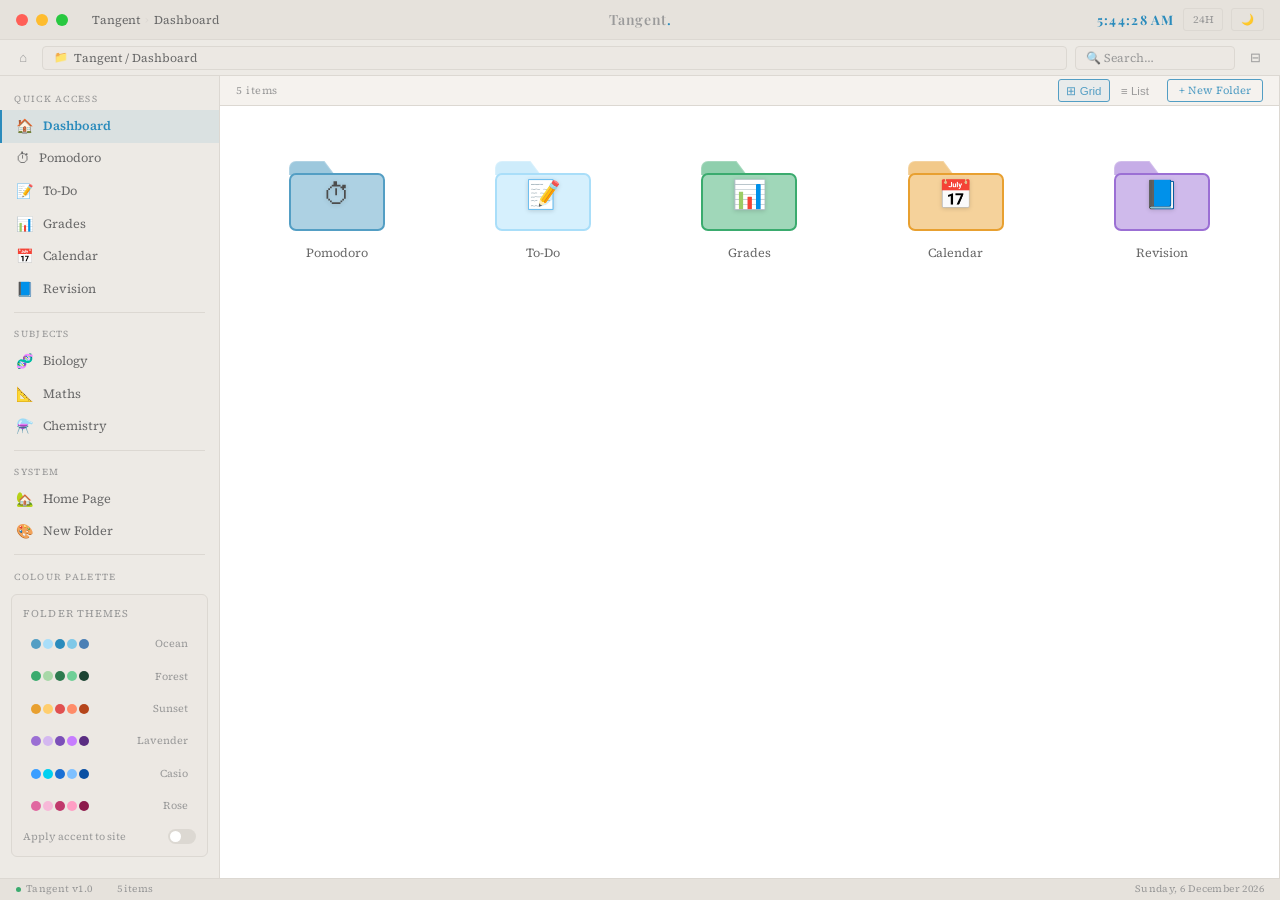
==== dasboard.html @ 067ac1b6 "Update 0001 Custom cursor, folders customisation etc" ====
<!DOCTYPE html>
<html lang="en" data-theme="light">
<head>
  <meta charset="UTF-8" />
  <meta name="viewport" content="width=device-width, initial-scale=1.0" />
  <title>Tangent — Dashboard</title>

  <!-- ═══════════════════════════════════════════════════
       FONTS
       Playfair Display = headings / titles
       Source Serif 4   = body / UI text
       To swap fonts, change the Google Fonts URL below
       and update font-family references in the CSS.
  ═══════════════════════════════════════════════════ -->
  <link href="https://fonts.googleapis.com/css2?family=Playfair+Display:wght@400;600;700&family=Source+Serif+4:ital,wght@0,300;0,400;0,600;1,400&display=swap" rel="stylesheet">

  <style>

    /* ═══════════════════════════════════════════════════
       CUSTOM CURSOR
       The cursor is drawn as a 16×16 pixel art arrow SVG.
       To change the cursor shape, edit the SVG path data
       in the --cursor-url variable below, or replace with
       a URL to your own .cur / .png file.
       cursor-hotspot = the click point (x y) in pixels
    ═══════════════════════════════════════════════════ */
    :root {
      --cursor-url: url("data:image/svg+xml,%3Csvg xmlns='http://www.w3.org/2000/svg' width='20' height='20' viewBox='0 0 20 20'%3E%3Cpolygon points='2,2 2,16 6,12 9,18 11,17 8,11 14,11' fill='%234c4c4c' stroke='%23ffffff' stroke-width='1.5'/%3E%3C/svg%3E");
      --cursor-hotspot: 2 2;
    }
    /* Dark mode gets a lighter cursor */
    [data-theme="dark"] {
      --cursor-url: url("data:image/svg+xml,%3Csvg xmlns='http://www.w3.org/2000/svg' width='20' height='20' viewBox='0 0 20 20'%3E%3Cpolygon points='2,2 2,16 6,12 9,18 11,17 8,11 14,11' fill='%23d4e8f8' stroke='%23071624' stroke-width='1.5'/%3E%3C/svg%3E");
    }

    /* Apply cursor globally — change * to body if you only want it on the page bg */
    * {
      cursor: var(--cursor-url) var(--cursor-hotspot), auto !important;
      margin: 0;
      padding: 0;
      box-sizing: border-box;
    }

    /* ═══════════════════════════════════════════════════
       LIGHT THEME (default)
       These are the base CSS variables used everywhere.
       ─────────────────────────────────────────────────
       --ink          = main text colour
       --ink-light    = secondary text (labels, etc.)
       --ink-muted    = disabled / placeholder text
       --bg           = page background
       --bg-card      = card / panel background
       --bg-inset     = inputs, inset wells
       --sidebar-bg   = left sidebar background
       --accent       = primary interactive colour
       --accent-dark  = hover/pressed accent
       --primary      = soft highlight colour (A9DEF9 light blue)
       --secondary    = deeper brand blue (2a8bbc)
       --rule         = dividers / borders
       --green        = success / high grade
       --titlebar     = top bar background
    ═══════════════════════════════════════════════════ */
    :root {
      --ink:         #4c4c4c;
      --ink-light:   #6a6a6a;
      --ink-muted:   #9a9a9a;
      --bg:          #ffffff;
      --bg-card:     #f5f2ee;
      --bg-inset:    #ece8e3;
      --sidebar-bg:  #edeae5;
      --accent:      #539ec4;
      --accent-dark: #2a8bbc;
      --primary:     #A9DEF9;
      --secondary:   #2a8bbc;
      --rule:        #dcd8d2;
      --green:       #3aab6e;
      --titlebar:    #e6e2dc;

      /* ── Transition speed for theme switching ── */
      --theme-transition: 0.25s;
    }

    /* ═══════════════════════════════════════════════════
       DARK THEME
       Applied when <html data-theme="dark">
       Toggle via the 🌙/☀️ button in the title bar.
    ═══════════════════════════════════════════════════ */
    [data-theme="dark"] {
      --ink:         #d4e8f8;
      --ink-light:   #8bb5d4;
      --ink-muted:   #4a7190;
      --bg:          #071624;
      --bg-card:     #0c2035;
      --bg-inset:    #091b2e;
      --sidebar-bg:  #050e1b;
      --accent:      #3b9eff;
      --accent-dark: #1a6fd4;
      --primary:     #3b9eff;
      --secondary:   #1a6fd4;
      --rule:        #122840;
      --green:       #00e080;
      --titlebar:    #040d1a;
    }

    /* ── Smooth transitions when theme changes ── */
    body, .sidebar, .titlebar, .toolbar, .statusbar,
    .bcard, .folder-item, .detail-panel, .modal-box,
    .ctx-menu, .t-input, .mini-input, .view-toolbar {
      transition:
        background var(--theme-transition),
        border-color var(--theme-transition),
        color var(--theme-transition);
    }


    /* ═══════════════════════════════════════════════════
       BASE LAYOUT
       The whole page is a flex column:
         titlebar → toolbar → [sidebar | main | detail] → statusbar
    ═══════════════════════════════════════════════════ */
    html, body {
      height: 100vh;
      overflow: hidden;
    }

    body {
      background: var(--bg);
      color: var(--ink);
      font-family: 'Source Serif 4', Georgia, serif;
      font-size: 14px;
      line-height: 1.5;
      display: flex;
      flex-direction: column;
    }


    /* ═══════════════════════════════════════════════════
       TITLE BAR
       Mimics a native OS window chrome.
       Traffic-light buttons: close (red) goes home,
       min (yellow) and max (green) are cosmetic for now.
    ═══════════════════════════════════════════════════ */
    .titlebar {
      background: var(--titlebar);
      border-bottom: 1px solid var(--rule);
      height: 40px;
      display: flex;
      align-items: center;
      justify-content: space-between;
      padding: 0 1rem;
      flex-shrink: 0;
      user-select: none;
      position: relative;
      z-index: 50;
    }

    .titlebar-left { display: flex; align-items: center; gap: 0.5rem; }

    /* ── Traffic light buttons ── */
    .win-btn {
      width: 12px; height: 12px;
      border-radius: 50%;
      border: none;
      transition: filter 0.15s;
    }
    .win-btn:hover { filter: brightness(0.85); }
    .win-close  { background: #ff5f57; }
    .win-min    { background: #febc2e; }
    .win-max    { background: #28c840; }

    /* ── Breadcrumb path in title bar ── */
    .titlebar-path {
      display: flex;
      align-items: center;
      gap: 0.3rem;
      font-size: 0.75rem;
      color: var(--ink-muted);
      margin-left: 1rem;
    }
    .titlebar-path span { color: var(--ink-light); }
    .titlebar-path .sep { color: var(--rule); }

    /* ── Centred app name ── */
    .titlebar-center {
      font-family: 'Playfair Display', serif;
      font-size: 0.88rem;
      font-weight: 600;
      color: var(--ink-muted);
      letter-spacing: 0.04em;
      position: absolute;
      left: 50%; transform: translateX(-50%);
      pointer-events: none;
    }
    .titlebar-center span { color: var(--secondary); }

    /* ── Right cluster: clock + toggles ── */
    .titlebar-right {
      display: flex;
      align-items: center;
      gap: 0.5rem;
    }

    #clock {
      font-family: 'Playfair Display', serif;
      font-size: 0.82rem;
      font-weight: 700;
      color: var(--secondary);
      letter-spacing: 0.1em;
    }
    [data-theme="dark"] #clock {
      color: #00d0f0;
      text-shadow: 0 0 10px rgba(0,208,240,0.4);
    }

    /* Small pill buttons in the title bar */
    .tb-pill {
      background: transparent;
      border: 1px solid var(--rule);
      color: var(--ink-muted);
      padding: 0.12rem 0.55rem;
      border-radius: 3px;
      font-size: 0.65rem;
      font-family: 'Source Serif 4', serif;
      transition: all 0.15s;
      line-height: 1.6;
    }
    .tb-pill:hover { border-color: var(--accent); color: var(--accent); }


    /* ═══════════════════════════════════════════════════
       TOOLBAR (address bar row, just below title bar)
    ═══════════════════════════════════════════════════ */
    .toolbar {
      background: var(--sidebar-bg);
      border-bottom: 1px solid var(--rule);
      height: 36px;
      display: flex;
      align-items: center;
      padding: 0 0.8rem;
      gap: 0.5rem;
      flex-shrink: 0;
    }

    .toolbar-btn {
      background: none; border: none;
      color: var(--ink-muted);
      font-size: 0.82rem;
      padding: 0.2rem 0.4rem;
      border-radius: 3px;
      transition: all 0.12s;
      line-height: 1;
    }
    .toolbar-btn:hover { background: var(--rule); color: var(--ink-light); }

    .address-bar {
      flex: 1;
      background: var(--bg-inset);
      border: 1px solid var(--rule);
      border-radius: 4px;
      height: 24px;
      display: flex; align-items: center;
      padding: 0 0.7rem; gap: 0.4rem;
      font-size: 0.75rem; color: var(--ink-light);
    }
    .address-bar .addr-icon { color: var(--accent); font-size: 0.7rem; }

    .toolbar-search {
      background: var(--bg-inset);
      border: 1px solid var(--rule);
      border-radius: 4px;
      height: 24px;
      padding: 0 0.6rem;
      font-size: 0.75rem;
      color: var(--ink);
      font-family: 'Source Serif 4', serif;
      outline: none;
      width: 160px;
      transition: border-color 0.2s;
    }
    .toolbar-search::placeholder { color: var(--ink-muted); }
    .toolbar-search:focus { border-color: var(--accent); }


    /* ═══════════════════════════════════════════════════
       MAIN EXPLORER LAYOUT
       Three-column flex: sidebar | content | detail panel
    ═══════════════════════════════════════════════════ */
    .explorer {
      display: flex;
      flex: 1;
      overflow: hidden;
    }


    /* ═══════════════════════════════════════════════════
       LEFT SIDEBAR
       Navigation tree + palette controls.
       Width: 220px (change --sidebar-width to resize)
    ═══════════════════════════════════════════════════ */
    :root { --sidebar-width: 220px; }

    .sidebar {
      width: var(--sidebar-width);
      flex-shrink: 0;
      background: var(--sidebar-bg);
      border-right: 1px solid var(--rule);
      overflow-y: auto;
      display: flex;
      flex-direction: column;
      padding: 0.5rem 0;
    }

    .sidebar::-webkit-scrollbar { width: 3px; }
    .sidebar::-webkit-scrollbar-thumb { background: var(--rule); border-radius: 2px; }

    /* Section heading (e.g. "Quick Access") */
    .sb-heading {
      font-size: 0.58rem;
      letter-spacing: 0.14em;
      text-transform: uppercase;
      color: var(--ink-muted);
      padding: 0.5rem 0.9rem 0.25rem;
    }

    /* Individual nav item */
    .sb-item {
      display: flex;
      align-items: center;
      gap: 0.55rem;
      padding: 0.36rem 0.9rem;
      font-size: 0.79rem;
      color: var(--ink-light);
      border-left: 2px solid transparent;
      transition: background 0.12s, color 0.12s, border-color 0.12s;
      white-space: nowrap;
    }
    .sb-item:hover { background: var(--rule); color: var(--ink); }
    .sb-item.active {
      background: rgba(83,158,196,0.12);
      color: var(--secondary);
      border-left-color: var(--secondary);
      font-weight: 600;
    }
    [data-theme="dark"] .sb-item.active {
      background: rgba(59,158,255,0.1);
      color: var(--accent);
      border-left-color: var(--accent);
    }
    .sb-item .si { font-size: 0.88rem; flex-shrink: 0; }

    .sb-divider { height: 1px; background: var(--rule); margin: 0.4rem 0.9rem; }

    /* ─────────────────────────────────────
       GLOBAL PALETTE PANEL (in sidebar)
       Users pick a palette here to recolour
       all folders AND optionally the whole UI.
    ───────────────────────────────────── */
    .palette-panel {
      margin: 0.4rem 0.7rem;
      background: var(--bg-inset);
      border: 1px solid var(--rule);
      border-radius: 6px;
      padding: 0.7rem;
    }

    .palette-panel-title {
      font-size: 0.65rem;
      letter-spacing: 0.1em;
      text-transform: uppercase;
      color: var(--ink-muted);
      margin-bottom: 0.55rem;
    }

    /* Preset palette rows — each is a clickable swatch strip */
    .palette-presets {
      display: flex;
      flex-direction: column;
      gap: 0.35rem;
      margin-bottom: 0.6rem;
    }

    .palette-preset {
      display: flex;
      align-items: center;
      gap: 0.4rem;
      padding: 0.28rem 0.4rem;
      border-radius: 4px;
      border: 1px solid transparent;
      transition: border-color 0.15s, background 0.15s;
    }
    .palette-preset:hover { border-color: var(--accent); background: var(--rule); }
    .palette-preset.active { border-color: var(--secondary); background: rgba(83,158,196,0.1); }
    [data-theme="dark"] .palette-preset.active { border-color: var(--accent); background: rgba(59,158,255,0.1); }

    /* The mini colour dots in each preset strip */
    .palette-dots { display: flex; gap: 2px; flex: 1; }
    .palette-dot  { width: 10px; height: 10px; border-radius: 50%; }

    .palette-preset-name {
      font-size: 0.66rem;
      color: var(--ink-muted);
      white-space: nowrap;
    }

    /* ── Apply to whole site toggle ── */
    .palette-site-row {
      display: flex;
      align-items: center;
      justify-content: space-between;
      margin-top: 0.5rem;
    }

    .palette-site-label {
      font-size: 0.65rem;
      color: var(--ink-muted);
    }

    /* Tiny toggle switch */
    .toggle-wrap { position: relative; width: 28px; height: 15px; }
    .toggle-wrap input { opacity: 0; width: 0; height: 0; position: absolute; }
    .toggle-track {
      position: absolute; inset: 0;
      background: var(--rule);
      border-radius: 10px;
      transition: background 0.2s;
    }
    .toggle-wrap input:checked + .toggle-track { background: var(--accent); }
    .toggle-thumb {
      position: absolute;
      top: 2px; left: 2px;
      width: 11px; height: 11px;
      background: white;
      border-radius: 50%;
      transition: left 0.2s;
      pointer-events: none;
    }
    .toggle-wrap input:checked ~ .toggle-thumb { left: 15px; }


    /* ═══════════════════════════════════════════════════
       MAIN CONTENT AREA
    ═══════════════════════════════════════════════════ */
    .main-area {
      flex: 1;
      display: flex;
      flex-direction: column;
      overflow: hidden;
    }

    /* Strip just below the toolbar with view controls */
    .view-bar {
      height: 30px;
      border-bottom: 1px solid var(--rule);
      background: var(--bg-card);
      display: flex;
      align-items: center;
      padding: 0 1rem;
      gap: 0.7rem;
      flex-shrink: 0;
    }

    .view-bar-label { font-size: 0.66rem; color: var(--ink-muted); letter-spacing: 0.05em; }
    .view-btns { display: flex; gap: 0.2rem; margin-left: auto; }

    .view-btn {
      background: none;
      border: 1px solid transparent;
      color: var(--ink-muted);
      font-size: 0.72rem;
      padding: 0.18rem 0.45rem;
      border-radius: 3px;
      transition: all 0.12s;
    }
    .view-btn:hover { border-color: var(--rule); color: var(--ink-light); }
    .view-btn.active { border-color: var(--accent); color: var(--accent); background: rgba(83,158,196,0.08); }
    [data-theme="dark"] .view-btn.active { background: rgba(59,158,255,0.08); }

    /* ── New Folder button ── */
    .btn-new-folder {
      font-size: 0.68rem;
      padding: 0.2rem 0.7rem;
      margin-left: 0.4rem;
      border-radius: 3px;
      border: 1px solid var(--accent);
      background: transparent;
      color: var(--accent);
      font-family: 'Source Serif 4', serif;
      transition: all 0.15s;
    }
    .btn-new-folder:hover { background: var(--accent); color: white; }

    /* Scrollable file area */
    .content-scroll {
      flex: 1;
      overflow-y: auto;
      padding: 1.2rem;
    }
    .content-scroll::-webkit-scrollbar { width: 5px; }
    .content-scroll::-webkit-scrollbar-thumb { background: var(--rule); border-radius: 3px; }


    /* ═══════════════════════════════════════════════════
       FOLDER GRID
       Grid size is controlled by --folder-min-width.
       Increase to make folders larger, decrease for more columns.
       Default: 160px → gives ~5 cols on a 900px area.
    ═══════════════════════════════════════════════════ */
    :root { --folder-min-width: 160px; }

    .folder-grid {
      display: grid;
      grid-template-columns: repeat(auto-fill, minmax(var(--folder-min-width), 1fr));
      gap: 1rem;
      padding: 0.2rem;
    }

    /* List view overrides */
    .folder-grid.list-view {
      grid-template-columns: 1fr;
      gap: 0.12rem;
      padding: 0;
    }

    /* ─────────────────────────────────────
       FOLDER ITEM
       Each folder is a card with an SVG body,
       an emoji/image overlay, and a name label.
    ───────────────────────────────────── */
    .folder-item {
      display: flex;
      flex-direction: column;
      align-items: center;
      padding: 1.4rem 0.8rem 0.9rem;
      border-radius: 8px;
      border: 1px solid transparent;
      gap: 0.65rem;
      text-align: center;
      position: relative;
      transition: background 0.15s, border-color 0.15s, transform 0.15s;
    }

    .folder-item:hover {
      background: rgba(169,222,249,0.2);
      border-color: rgba(83,158,196,0.25);
      transform: translateY(-2px);
    }
    [data-theme="dark"] .folder-item:hover {
      background: rgba(59,158,255,0.07);
      border-color: rgba(59,158,255,0.18);
    }

    .folder-item.selected { background: rgba(169,222,249,0.35); border-color: var(--secondary); }
    [data-theme="dark"] .folder-item.selected { background: rgba(59,158,255,0.14); border-color: var(--accent); }

    /* ── Folder icon container ──
       Width/height control icon size.
       Change --folder-icon-size to scale uniformly.
    */
    :root { --folder-icon-size: 100px; }

    .folder-icon-wrap {
      position: relative;
      width: var(--folder-icon-size);
      height: calc(var(--folder-icon-size) * 0.82);
      flex-shrink: 0;
    }

    /* SVG folder shape — fills the wrap */
    .folder-svg { width: 100%; height: 100%; }

    /* Custom image cover — shown when user uploads an image */
    .folder-img-cover {
      position: absolute;
      inset: 18% 12% 8%;          /* leaves folder tab visible at top */
      border-radius: 3px;
      object-fit: cover;
      opacity: 0.92;
      display: none;               /* hidden unless .has-image is set */
    }
    .folder-item.has-image .folder-img-cover { display: block; }
    .folder-item.has-image .folder-emoji      { display: none; }

    /* Emoji overlay centred on folder body */
    .folder-emoji {
      position: absolute;
      top: 52%; left: 50%;
      transform: translate(-50%, -50%);
      font-size: calc(var(--folder-icon-size) * 0.28);
      line-height: 1;
      pointer-events: none;
      filter: drop-shadow(0 1px 2px rgba(0,0,0,0.15));
    }

    /* Folder name label */
    .folder-name {
      font-size: 0.78rem;
      color: var(--ink-light);
      overflow: hidden;
      text-overflow: ellipsis;
      white-space: nowrap;
      max-width: 130px;
      width: 100%;
    }
    .folder-item:hover .folder-name  { color: var(--ink); }
    .folder-item.selected .folder-name { color: var(--secondary); font-weight: 600; }
    [data-theme="dark"] .folder-item.selected .folder-name { color: var(--accent); }

    /* ── List view layout overrides ── */
    .folder-grid.list-view .folder-item {
      flex-direction: row;
      padding: 0.3rem 0.6rem;
      gap: 0.6rem;
      text-align: left;
      border-radius: 3px;
      transform: none;
    }
    .folder-grid.list-view .folder-item:hover { transform: none; }
    .folder-grid.list-view .folder-icon-wrap { width: 22px; height: 18px; --folder-icon-size: 22px; }
    .folder-grid.list-view .folder-emoji { font-size: 0.62rem; top: 55%; }
    .folder-grid.list-view .folder-name { font-size: 0.8rem; max-width: none; white-space: nowrap; }
    .folder-grid.list-view .folder-img-cover { inset: 15% 8% 6%; }


    /* ═══════════════════════════════════════════════════
       DETAIL PANEL (right side)
       Slides open when a folder is selected.
       Width controlled by --detail-width.
    ═══════════════════════════════════════════════════ */
    :root { --detail-width: 240px; }

    .detail-panel {
      width: 0;
      overflow: hidden;
      border-left: 1px solid var(--rule);
      background: var(--bg-card);
      transition: width 0.22s ease;
      flex-shrink: 0;
    }
    .detail-panel.open { width: var(--detail-width); }

    .detail-inner {
      width: var(--detail-width);
      padding: 1.1rem;
      overflow-y: auto;
      height: 100%;
    }

    .detail-title { font-family: 'Playfair Display', serif; font-size: 0.95rem; font-weight: 600; color: var(--ink); margin-bottom: 0.2rem; }
    .detail-meta  { font-size: 0.7rem; color: var(--ink-muted); font-style: italic; margin-bottom: 1rem; padding-bottom: 0.9rem; border-bottom: 1px solid var(--rule); }


    /* ═══════════════════════════════════════════════════
       STATUS BAR
    ═══════════════════════════════════════════════════ */
    .statusbar {
      height: 22px;
      background: var(--titlebar);
      border-top: 1px solid var(--rule);
      display: flex; align-items: center;
      padding: 0 1rem; gap: 1.5rem;
      flex-shrink: 0;
    }
    .statusbar span { font-size: 0.62rem; color: var(--ink-muted); letter-spacing: 0.04em; }
    .status-dot { width: 5px; height: 5px; background: var(--green); border-radius: 50%; display: inline-block; margin-right: 0.3rem; }


    /* ═══════════════════════════════════════════════════
       TOOL PANELS
       Shown in the main area when a folder is opened.
       Each panel has a header + scrollable body.
    ═══════════════════════════════════════════════════ */
    #homeView { display: block; }
    .tool-panel { display: none; flex-direction: column; height: 100%; }
    .tool-panel.visible { display: flex; }

    .tp-header {
      padding: 1rem 1.2rem 0.7rem;
      border-bottom: 1px solid var(--rule);
      display: flex; align-items: baseline; gap: 0.7rem;
    }
    .tp-title { font-family: 'Playfair Display', serif; font-size: 1.2rem; font-weight: 600; color: var(--ink); }
    .tp-sub   { font-size: 0.74rem; color: var(--ink-muted); font-style: italic; }

    .tp-body { flex: 1; overflow-y: auto; padding: 1.2rem; }
    .tp-body::-webkit-scrollbar { width: 4px; }
    .tp-body::-webkit-scrollbar-thumb { background: var(--rule); border-radius: 2px; }


    /* ═══════════════════════════════════════════════════
       SHARED INPUT / BUTTON STYLES
       Used across all tool panels.
    ═══════════════════════════════════════════════════ */
    .t-input {
      width: 100%;
      padding: 0.5rem 0.75rem;
      border-radius: 4px;
      border: 1px solid var(--rule);
      background: var(--bg);
      font-family: 'Source Serif 4', serif;
      font-size: 0.85rem;
      color: var(--ink);
      outline: none;
      transition: border-color 0.2s, box-shadow 0.2s;
    }
    .t-input::placeholder { color: var(--ink-muted); }
    .t-input:focus { border-color: var(--accent); box-shadow: 0 0 0 3px rgba(83,158,196,0.12); }
    [data-theme="dark"] .t-input:focus { box-shadow: 0 0 0 3px rgba(59,158,255,0.1); }

    .t-btn {
      padding: 0.45rem 1rem;
      border-radius: 4px;
      border: 1px solid var(--rule);
      background: var(--bg-inset);
      font-size: 0.8rem; font-weight: 600;
      font-family: 'Source Serif 4', serif;
      color: var(--ink-light);
      white-space: nowrap;
      transition: all 0.15s;
    }
    .t-btn:hover { border-color: var(--accent); color: var(--accent); }
    .t-btn.primary { background: var(--accent); border-color: var(--accent); color: white; }
    .t-btn.primary:hover { background: var(--accent-dark); border-color: var(--accent-dark); }


    /* ═══════════════════════════════════════════════════
       POMODORO TOOL — large ring
    ═══════════════════════════════════════════════════ */
    .pom-wrap {
      display: flex; flex-direction: column;
      align-items: center; gap: 1.4rem;
      padding: 2rem 0;
    }

    /* Change r="90" in the SVG + CIRCUM const in JS if you resize this */
    .pom-ring { position: relative; width: 200px; height: 200px; }
    .pom-ring svg { width: 200px; height: 200px; transform: rotate(-90deg); }
    .pom-ring circle { fill: none; stroke-width: 12; stroke-linecap: round; }
    .pom-ring .bg { stroke: var(--rule); }
    .pom-ring .progress {
      stroke: var(--accent);
      stroke-dasharray: 565.5;    /* 2π × 90 — update if r changes */
      stroke-dashoffset: 0;
      transition: stroke-dashoffset 0.5s linear;
      filter: drop-shadow(0 0 6px rgba(83,158,196,0.45));
    }
    [data-theme="dark"] .pom-ring .progress { filter: drop-shadow(0 0 8px rgba(59,158,255,0.7)); }

    .pom-time {
      position: absolute; top: 50%; left: 50%;
      transform: translate(-50%,-50%);
      font-family: 'Playfair Display', serif;
      font-size: 2.4rem; font-weight: 700;
      color: var(--secondary);
    }
    [data-theme="dark"] .pom-time { color: #00d0f0; text-shadow: 0 0 14px rgba(0,208,240,0.4); }


    /* ═══════════════════════════════════════════════════
       TODO TOOL
    ═══════════════════════════════════════════════════ */
    .todo-list { list-style: none; }
    .todo-list li {
      display: flex; align-items: center; gap: 0.6rem;
      padding: 0.55rem 0;
      border-bottom: 1px solid var(--rule);
      font-size: 0.85rem; color: var(--ink-light);
    }
    .todo-list li:last-child { border-bottom: none; }
    .todo-list li .tl-del, .todo-list li .tl-ren {
      background: none; border: none; font-size: 0.75rem;
      color: var(--ink-muted); transition: color 0.15s;
    }
    .todo-list li .tl-del:hover { color: #e05050; }
    .todo-list li .tl-ren:hover { color: var(--accent); }
    .todo-list li .tl-spacer { flex: 1; }


    /* ═══════════════════════════════════════════════════
       GRADES TOOL
    ═══════════════════════════════════════════════════ */
    .grade-rows { display: flex; flex-direction: column; }
    .grade-row {
      display: flex; justify-content: space-between; align-items: center;
      padding: 0.5rem 0; border-bottom: 1px solid var(--rule); font-size: 0.85rem;
    }
    .grade-row:last-child { border-bottom: none; }
    .gscore { font-family: 'Playfair Display', serif; font-weight: 600; }
    .gscore.high { color: var(--green); }
    .gscore.mid  { color: var(--accent); }
    .gscore.low  { color: #e05050; }


    /* ═══════════════════════════════════════════════════
       CALENDAR TOOL
    ═══════════════════════════════════════════════════ */
    .cal-month { font-family: 'Playfair Display', serif; font-size: 1rem; font-weight: 600; color: var(--secondary); margin-bottom: 0.7rem; }
    [data-theme="dark"] .cal-month { color: var(--accent); }
    .cal-grid { display: grid; grid-template-columns: repeat(7,1fr); gap: 3px; }
    .cal-wd   { font-size: 0.6rem; font-weight: 600; letter-spacing: 0.06em; text-transform: uppercase; color: var(--ink-muted); text-align: center; padding: 0.2rem 0; }
    .cal-grid div {
      aspect-ratio: 1; display: flex; align-items: center; justify-content: center;
      font-size: 0.76rem; border-radius: 4px; color: var(--ink-muted);
      transition: background 0.12s;
    }
    .cal-grid div:hover { background: var(--rule); color: var(--ink-light); }
    .cal-grid div.today {
      background: var(--accent); color: white; font-weight: 700;
      border-radius: 50%; box-shadow: 0 0 8px rgba(83,158,196,0.4);
    }
    [data-theme="dark"] .cal-grid div.today { box-shadow: 0 0 12px rgba(59,158,255,0.5); }


    /* ═══════════════════════════════════════════════════
       CONTEXT MENU (right-click on folder)
    ═══════════════════════════════════════════════════ */
    .ctx-menu {
      position: fixed; z-index: 800;
      background: var(--bg);
      border: 1px solid var(--rule);
      border-radius: 5px;
      padding: 0.3rem 0;
      min-width: 170px;
      box-shadow: 0 8px 24px rgba(0,0,0,0.15);
      display: none;
    }
    [data-theme="dark"] .ctx-menu { box-shadow: 0 8px 24px rgba(0,0,0,0.5); }
    .ctx-menu.open { display: block; }

    .ctx-item {
      padding: 0.4rem 1rem;
      font-size: 0.78rem; color: var(--ink-light);
      display: flex; align-items: center; gap: 0.5rem;
      transition: background 0.1s;
    }
    .ctx-item:hover { background: rgba(83,158,196,0.1); color: var(--ink); }
    [data-theme="dark"] .ctx-item:hover { background: rgba(59,158,255,0.1); }
    .ctx-sep { height: 1px; background: var(--rule); margin: 0.2rem 0; }
    .ctx-danger { color: #e05050 !important; }
    .ctx-danger:hover { background: rgba(224,80,80,0.08) !important; }


    /* ═══════════════════════════════════════════════════
       MODAL / OVERLAY
       Used for: Customise Folder, New Folder
    ═══════════════════════════════════════════════════ */
    .modal-bg {
      position: fixed; inset: 0;
      background: rgba(200,195,188,0.55);
      backdrop-filter: blur(6px);
      z-index: 900;
      display: flex; align-items: center; justify-content: center;
      padding: 1.5rem;
      opacity: 0; pointer-events: none;
      transition: opacity 0.2s;
    }
    [data-theme="dark"] .modal-bg { background: rgba(4,12,26,0.82); }
    .modal-bg.open { opacity: 1; pointer-events: all; }

    .modal-box {
      background: var(--bg);
      border: 1px solid var(--rule);
      border-top: 2px solid var(--accent);
      border-radius: 8px;
      padding: 1.5rem;
      width: 100%; max-width: 420px;
      max-height: 90vh; overflow-y: auto;
      position: relative;
      transform: scale(0.97) translateY(8px);
      transition: transform 0.2s;
    }
    .modal-bg.open .modal-box { transform: scale(1) translateY(0); }

    .modal-close {
      position: absolute; top: 0.75rem; right: 0.75rem;
      background: var(--bg-inset); border: 1px solid var(--rule);
      color: var(--ink-muted); width: 22px; height: 22px;
      border-radius: 3px; font-size: 0.8rem;
      display: flex; align-items: center; justify-content: center;
    }
    .modal-close:hover { color: var(--ink); border-color: var(--ink-muted); }

    .modal-title { font-family: 'Playfair Display', serif; font-size: 1.05rem; font-weight: 600; color: var(--ink); margin-bottom: 1.1rem; }

    /* Section labels inside modal */
    .m-label {
      font-size: 0.62rem; letter-spacing: 0.1em;
      text-transform: uppercase; color: var(--ink-muted);
      margin-bottom: 0.45rem; margin-top: 0.9rem;
      display: block;
    }

    /* ─── EMOJI PICKER ── */
    .emoji-grid {
      display: grid; grid-template-columns: repeat(8,1fr); gap: 0.3rem;
    }
    .emoji-opt {
      width: 32px; height: 32px;
      display: flex; align-items: center; justify-content: center;
      font-size: 1.1rem; border-radius: 4px; border: 1px solid transparent;
      transition: all 0.12s;
    }
    .emoji-opt:hover { background: var(--rule); }
    .emoji-opt.sel { border-color: var(--accent); background: rgba(83,158,196,0.12); }

    /* ─── COLOUR PALETTE PICKER ── */
    /* Per-folder colour swatches */
    .colour-grid { display: flex; gap: 0.4rem; flex-wrap: wrap; }
    .colour-sw {
      width: 22px; height: 22px; border-radius: 50%; border: 2px solid transparent;
      transition: transform 0.12s, border-color 0.12s;
    }
    .colour-sw:hover { transform: scale(1.18); }
    .colour-sw.sel { border-color: var(--ink); }

    /* Hex input for custom colour */
    .colour-hex-row { display: flex; gap: 0.5rem; align-items: center; margin-top: 0.5rem; }
    .colour-preview-dot { width: 20px; height: 20px; border-radius: 50%; border: 1px solid var(--rule); flex-shrink: 0; }

    /* ─── IMAGE UPLOAD ZONE ── */
    .img-upload-zone {
      border: 1.5px dashed var(--rule);
      border-radius: 5px;
      padding: 1rem;
      text-align: center;
      font-size: 0.78rem;
      color: var(--ink-muted);
      font-style: italic;
      transition: border-color 0.2s;
      margin-top: 0.3rem;
    }
    .img-upload-zone:hover { border-color: var(--accent); }
    .img-upload-zone .upload-icon { font-size: 1.4rem; margin-bottom: 0.3rem; }

    /* Image preview thumbnail */
    .img-thumb {
      width: 60px; height: 48px; object-fit: cover;
      border-radius: 4px; border: 1px solid var(--rule);
      margin-top: 0.5rem;
      display: none;
    }
    .img-thumb.visible { display: block; }


    /* ═══════════════════════════════════════════════════
       REVISION TOOL
    ═══════════════════════════════════════════════════ */
    .rev-feature-grid { display: grid; grid-template-columns: repeat(3,1fr); gap: 0.7rem; }
    .rev-feature {
      background: var(--bg-inset); border: 1px solid var(--rule);
      border-radius: 5px; padding: 0.8rem; text-align: center;
    }
    .rev-feature-icon { font-size: 1.1rem; margin-bottom: 0.3rem; }
    .rev-feature-name { font-size: 0.7rem; font-weight: 600; color: var(--ink-light); margin-bottom: 0.15rem; }
    .rev-feature-desc { font-size: 0.65rem; color: var(--ink-muted); }

  </style>
</head>
<body>

  <!-- ═══════════════════════════════════════════════════
       TITLE BAR
  ═══════════════════════════════════════════════════ -->
  <div class="titlebar">

    <!-- Traffic light + breadcrumb -->
    <div class="titlebar-left">
      <button class="win-btn win-close" onclick="window.location.href='index.html'" title="Back to home"></button>
      <button class="win-btn win-min"></button>
      <button class="win-btn win-max"></button>
      <div class="titlebar-path">
        <span>Tangent</span>
        <span class="sep">›</span>
        <span id="pathLabel">Dashboard</span>
      </div>
    </div>

    <!-- Centred app name -->
    <div class="titlebar-center">Tangent<span>.</span></div>

    <!-- Clock + theme/format toggles -->
    <div class="titlebar-right">
      <span id="clock">--:--:--</span>
      <!-- 24H/12H format toggle — edit label text to change display -->
      <button class="tb-pill" id="fmtToggle">24H</button>
      <!-- Dark mode toggle — 🌙 = switch to dark, ☀️ = switch to light -->
      <button class="tb-pill" id="themeToggle">🌙</button>
    </div>

  </div>


  <!-- ═══════════════════════════════════════════════════
       TOOLBAR (address bar row)
  ═══════════════════════════════════════════════════ -->
  <div class="toolbar">
    <button class="toolbar-btn" onclick="showHome()" title="Home">⌂</button>
    <div class="address-bar">
      <span class="addr-icon">📁</span>
      <span id="addressText">Tangent / Dashboard</span>
    </div>
    <!-- Search filters visible folders in real time -->
    <input class="toolbar-search" id="searchInput" placeholder="🔍 Search…" />
    <!-- Toggle detail panel open/close -->
    <button class="toolbar-btn" onclick="toggleDetail()" title="Toggle info panel">⊟</button>
  </div>


  <!-- ═══════════════════════════════════════════════════
       EXPLORER BODY
  ═══════════════════════════════════════════════════ -->
  <div class="explorer">


    <!-- ═══════════════════════════════════════════
         LEFT SIDEBAR
    ═══════════════════════════════════════════ -->
    <div class="sidebar">

      <!-- Quick-access nav links — clicking jumps straight to that tool -->
      <div class="sb-heading">Quick Access</div>
      <div class="sb-item active" data-nav="home"     onclick="sideNav(this,'home')">     <span class="si">🏠</span> Dashboard</div>
      <div class="sb-item"        data-nav="pomodoro" onclick="sideNav(this,'pomodoro')"> <span class="si">⏱</span> Pomodoro</div>
      <div class="sb-item"        data-nav="todo"     onclick="sideNav(this,'todo')">     <span class="si">📝</span> To-Do</div>
      <div class="sb-item"        data-nav="grades"   onclick="sideNav(this,'grades')">   <span class="si">📊</span> Grades</div>
      <div class="sb-item"        data-nav="calendar" onclick="sideNav(this,'calendar')"> <span class="si">📅</span> Calendar</div>
      <div class="sb-item"        data-nav="revision" onclick="sideNav(this,'revision')"> <span class="si">📘</span> Revision</div>

      <div class="sb-divider"></div>

      <!-- Subjects shortcut — links to the Grades panel -->
      <div class="sb-heading">Subjects</div>
      <div class="sb-item" onclick="sideNav(document.querySelector('[data-nav=grades]'),'grades')"><span class="si">🧬</span> Biology</div>
      <div class="sb-item" onclick="sideNav(document.querySelector('[data-nav=grades]'),'grades')"><span class="si">📐</span> Maths</div>
      <div class="sb-item" onclick="sideNav(document.querySelector('[data-nav=grades]'),'grades')"><span class="si">⚗️</span> Chemistry</div>

      <div class="sb-divider"></div>

      <!-- System shortcuts -->
      <div class="sb-heading">System</div>
      <div class="sb-item" onclick="window.location.href='index.html'"><span class="si">🏡</span> Home Page</div>
      <div class="sb-item" onclick="openCustomise(null)"><span class="si">🎨</span> New Folder</div>

      <div class="sb-divider"></div>

      <!-- ─────────────────────────────────────────────
           GLOBAL PALETTE PANEL
           Click a preset strip to recolour ALL folders.
           Toggle "Apply to site" to also shift the UI accent.
           ─────────────────────────────────────────── -->
      <div class="sb-heading">Colour Palette</div>
      <div class="palette-panel">
        <div class="palette-panel-title">Folder themes</div>

        <!-- Preset palette strips — each defined in PALETTES array in JS.
             To add a palette, push a new entry to the PALETTES array below. -->
        <div class="palette-presets" id="palettePresets">
          <!-- Rendered by JS -->
        </div>

        <!-- When checked, the first colour of the chosen palette also
             updates --accent / --accent-dark on the whole site -->
        <div class="palette-site-row">
          <span class="palette-site-label">Apply accent to site</span>
          <label class="toggle-wrap">
            <input type="checkbox" id="siteThemeToggle" />
            <div class="toggle-track"></div>
            <div class="toggle-thumb"></div>
          </label>
        </div>

      </div><!-- /palette-panel -->

    </div><!-- /sidebar -->


    <!-- ═══════════════════════════════════════════
         MAIN CONTENT
    ═══════════════════════════════════════════ -->
    <div class="main-area">

      <!-- View switcher + new folder button -->
      <div class="view-bar">
        <span class="view-bar-label" id="viewLabel">5 items</span>
        <div class="view-btns">
          <button class="view-btn active" id="vGrid" onclick="setView('grid')">⊞ Grid</button>
          <button class="view-btn"        id="vList" onclick="setView('list')">≡ List</button>
          <button class="btn-new-folder"  onclick="openCustomise(null)">+ New Folder</button>
        </div>
      </div>

      <!-- ── SCROLLABLE FILE AREA ── -->
      <div class="content-scroll" id="contentScroll">

        <!-- HOME — folder grid lives here -->
        <div id="homeView">
          <div class="folder-grid" id="folderGrid"></div>
        </div>

        <!-- ─── TOOL PANELS ─── -->
        <!-- Each panel is hidden until its folder is double-clicked -->

        <!-- POMODORO -->
        <div class="tool-panel" id="panel-pomodoro">
          <div class="tp-header">
            <span style="font-size:1.3rem">⏱</span>
            <div><div class="tp-title">Pomodoro Timer</div><div class="tp-sub">25-minute deep focus sessions</div></div>
          </div>
          <div class="tp-body">
            <div class="pom-wrap">
              <!-- SVG ring — r="90" must match CIRCUM = 2π×90 ≈ 565.5 in JS -->
              <div class="pom-ring" id="pomRing">
                <svg viewBox="0 0 200 200">
                  <circle class="bg" cx="100" cy="100" r="90"/>
                  <circle class="progress" cx="100" cy="100" r="90"/>
                </svg>
                <div class="pom-time" id="pomDisplay">25:00</div>
              </div>
              <div style="text-align:center">
                <div style="font-family:'Playfair Display',serif;font-size:0.95rem;color:var(--ink);margin-bottom:0.25rem">Focus Session</div>
                <div style="font-size:0.78rem;color:var(--ink-muted);font-style:italic;margin-bottom:1rem">Phone away. Tab closed. Work starts now.</div>
                <div style="display:flex;gap:0.7rem;justify-content:center">
                  <button class="t-btn primary" id="pomStart">▶ Start</button>
                  <button class="t-btn"         id="pomReset">↺ Reset</button>
                </div>
              </div>
            </div>
          </div>
        </div>

        <!-- TO-DO -->
        <div class="tool-panel" id="panel-todo">
          <div class="tp-header">
            <span style="font-size:1.3rem">📝</span>
            <div><div class="tp-title">To-Do List</div><div class="tp-sub">Everything on your plate today</div></div>
          </div>
          <div class="tp-body">
            <div style="max-width:500px">
              <ul class="todo-list" id="todoList"></ul>
              <div style="display:flex;gap:0.5rem;margin-top:0.9rem">
                <input type="text" class="t-input" id="taskInput" placeholder="Add a new task…" style="flex:1" />
                <button class="t-btn primary" id="addTaskBtn">Add</button>
              </div>
            </div>
          </div>
        </div>

        <!-- GRADES -->
        <div class="tool-panel" id="panel-grades">
          <div class="tp-header">
            <span style="font-size:1.3rem">📊</span>
            <div><div class="tp-title">Grade Tracker</div><div class="tp-sub">Log and track your subject scores</div></div>
          </div>
          <div class="tp-body">
            <div style="max-width:500px">
              <!-- Average summary block -->
              <div style="display:flex;align-items:center;gap:1rem;padding:0.9rem;background:var(--bg-inset);border:1px solid var(--rule);border-radius:6px;margin-bottom:1.2rem">
                <div>
                  <div style="font-size:0.6rem;letter-spacing:0.1em;text-transform:uppercase;color:var(--ink-muted);margin-bottom:0.15rem">Average</div>
                  <div id="gradeAvgNum" style="font-family:'Playfair Display',serif;font-size:1.9rem;font-weight:700;color:var(--green);line-height:1">—</div>
                </div>
                <div id="gradeAvgMeta" style="font-size:0.74rem;color:var(--ink-muted);font-style:italic">No grades yet</div>
              </div>
              <div class="grade-rows" id="gradeList"></div>
              <div style="display:flex;gap:0.5rem;margin-top:0.9rem;flex-wrap:wrap">
                <input type="text"   class="t-input" id="subjectInput" placeholder="Subject"  style="flex:2;min-width:110px" />
                <input type="number" class="t-input" id="gradeInput"   placeholder="Grade %"  style="flex:1;min-width:70px;max-width:100px" min="0" max="100" />
                <button class="t-btn primary" id="addGradeBtn">Add</button>
              </div>
            </div>
          </div>
        </div>

        <!-- CALENDAR -->
        <div class="tool-panel" id="panel-calendar">
          <div class="tp-header">
            <span style="font-size:1.3rem">📅</span>
            <div><div class="tp-title">Calendar</div><div class="tp-sub">Stay oriented through the month</div></div>
          </div>
          <div class="tp-body">
            <div style="max-width:320px">
              <div class="cal-month" id="calMonth"></div>
              <div class="cal-grid" id="calWd"  style="margin-bottom:3px"></div>
              <div class="cal-grid" id="calDays"></div>
            </div>
          </div>
        </div>

        <!-- REVISION PUBLISHER -->
        <div class="tool-panel" id="panel-revision">
          <div class="tp-header">
            <span style="font-size:1.3rem">📘</span>
            <div><div class="tp-title">Smart Revision Publisher</div><div class="tp-sub">Turn notes into structured revision books</div></div>
          </div>
          <div class="tp-body">
            <div style="max-width:500px;display:flex;flex-direction:column;gap:1rem">
              <div class="img-upload-zone" onclick="document.getElementById('noteUpload').click()"
                   onmouseenter="this.style.borderColor='var(--accent)'"
                   onmouseleave="this.style.borderColor=''">
                <div class="upload-icon">📸</div>
                <div>Tap to upload photos of your handwritten notes</div>
                <input type="file" id="noteUpload" multiple accept="image/*" hidden />
              </div>
              <div class="rev-feature-grid">
                <div class="rev-feature"><div class="rev-feature-icon">📖</div><div class="rev-feature-name">Auto Chapters</div><div class="rev-feature-desc">Structured from your notes</div></div>
                <div class="rev-feature"><div class="rev-feature-icon">📱</div><div class="rev-feature-name">QR Codes</div><div class="rev-feature-desc">Links to resources</div></div>
                <div class="rev-feature"><div class="rev-feature-icon">📄</div><div class="rev-feature-name">PDF Export</div><div class="rev-feature-desc">Print-ready booklet</div></div>
              </div>
              <button class="t-btn primary" id="generateBtn" style="padding:0.7rem;font-size:0.86rem">📘 Generate Smart Book</button>
            </div>
          </div>
        </div>

      </div><!-- /content-scroll -->
    </div><!-- /main-area -->


    <!-- ═══════════════════════════════════════════
         RIGHT DETAIL PANEL
         Slides open when a folder is selected.
    ═══════════════════════════════════════════ -->
    <div class="detail-panel" id="detailPanel">
      <div class="detail-inner" id="detailInner">
        <div style="font-size:0.72rem;color:var(--ink-muted);font-style:italic;text-align:center;margin-top:2rem;line-height:1.6">
          Select a folder<br>to see details
        </div>
      </div>
    </div>

  </div><!-- /explorer -->


  <!-- STATUS BAR -->
  <div class="statusbar">
    <span><span class="status-dot"></span>Tangent v1.0</span>
    <span id="statusMsg">5 items</span>
    <span style="margin-left:auto" id="statusDate"></span>
  </div>


  <!-- ═══════════════════════════════════════════════════
       CUSTOMISE FOLDER MODAL
       Opens when: right-click → Customise, or sidebar 🎨,
       or clicking Customise in the detail panel.
  ═══════════════════════════════════════════════════ -->
  <div class="modal-bg" id="customModal">
    <div class="modal-box">
      <button class="modal-close" onclick="closeModal()">✕</button>
      <div class="modal-title" id="modalTitle">Customise Folder</div>

      <!-- Folder name input -->
      <span class="m-label">Folder Name</span>
      <input type="text" class="t-input" id="folderNameInput" placeholder="e.g. Biology Notes" />

      <!-- Emoji picker — populated by JS from EMOJIS array -->
      <span class="m-label">Icon Emoji</span>
      <div class="emoji-grid" id="emojiGrid"></div>

      <!-- Per-folder colour swatches + custom hex -->
      <span class="m-label">Folder Colour</span>
      <div class="colour-grid" id="colourGrid"></div>
      <div class="colour-hex-row">
        <div class="colour-preview-dot" id="hexPreviewDot"></div>
        <!-- Type any hex colour here for full custom colour -->
        <input type="text" class="t-input" id="hexInput" placeholder="#539ec4" style="font-size:0.8rem;height:28px;padding:0 0.6rem" />
      </div>

      <!-- Image upload — image replaces emoji on the folder icon -->
      <span class="m-label">Custom Image (replaces icon)</span>
      <div class="img-upload-zone" onclick="document.getElementById('folderImgInput').click()"
           onmouseenter="this.style.borderColor='var(--accent)'"
           onmouseleave="this.style.borderColor=''">
        <div class="upload-icon">🖼️</div>
        <div>Click to upload a photo or image</div>
        <input type="file" id="folderImgInput" accept="image/*" hidden />
      </div>
      <!-- Thumbnail preview after selecting an image -->
      <img id="imgThumb" class="img-thumb" alt="preview" />
      <!-- Button to clear the image and revert to emoji -->
      <button class="t-btn" id="clearImgBtn" style="margin-top:0.4rem;font-size:0.72rem;display:none">✕ Remove image</button>

      <!-- Action buttons -->
      <div style="display:flex;gap:0.5rem;margin-top:1.2rem">
        <button class="t-btn primary" onclick="applyCustomise()" style="flex:1">Apply</button>
        <button class="t-btn"         onclick="closeModal()">Cancel</button>
      </div>
    </div>
  </div>


  <!-- ═══════════════════════════════════════════════════
       RIGHT-CLICK CONTEXT MENU
  ═══════════════════════════════════════════════════ -->
  <div class="ctx-menu" id="ctxMenu">
    <div class="ctx-item" onclick="ctxOpen()">       📂 Open</div>
    <div class="ctx-item" onclick="ctxCustomise()">  🎨 Customise Icon</div>
    <div class="ctx-sep"></div>
    <div class="ctx-item" onclick="ctxRename()">     ✏️ Rename</div>
    <div class="ctx-item ctx-danger" onclick="ctxDelete()">🗑️ Delete</div>
  </div>


  <!-- ═══════════════════════════════════════════════════
       JAVASCRIPT
  ═══════════════════════════════════════════════════ -->
  <script>

    // ═════════════════════════════════════════════
    // CONFIGURATION
    // Edit these arrays / objects to change defaults.
    // ═════════════════════════════════════════════

    /* ── EMOJI OPTIONS in the icon picker ──
       Add or remove emojis freely.            */
    const EMOJIS = [
      '⏱','📝','📊','📅','📘','🧬','📐','⚗️','⚡','📖',
      '🎯','💡','🔬','🗒️','📌','🏆','✏️','📚','🖊️','🗂️',
      '🧪','📈','🌍','🗺️','🔭','💻','🎓','📋','🧠','⭐',
      '🎨','🌸','🦋','🔥','❄️','🎵','🌈','🏅','🔑','📿'
    ];

    /* ── FOLDER COLOUR PRESETS ──
       Used in the individual folder colour picker.
       Each entry is a hex string.                 */
    const FOLDER_COLOURS = [
      '#539ec4','#A9DEF9','#2a8bbc','#3aab6e','#e8a030',
      '#e05050','#9b6fd4','#e067a0','#5bc8ac','#ffe066'
    ];

    /* ── GLOBAL PALETTE PRESETS ──
       Shown in the sidebar palette panel.
       colours[0] = primary accent for site theming.
       Add a new object to add a new palette.        */
    const PALETTES = [
      {
        name: 'Ocean',
        colours: ['#539ec4','#A9DEF9','#2a8bbc','#7ec8e8','#4a7fb5']
      },
      {
        name: 'Forest',
        colours: ['#3aab6e','#a8d8a8','#2d7a4f','#6fcf97','#1b4332']
      },
      {
        name: 'Sunset',
        colours: ['#e8a030','#ffce6e','#e05050','#ff8c69','#b5451b']
      },
      {
        name: 'Lavender',
        colours: ['#9b6fd4','#d4b8f0','#7b4fb8','#c77dff','#5a2d82']
      },
      {
        name: 'Casio',           /* the original dark-mode blue palette */
        colours: ['#3b9eff','#00d0f0','#1a6fd4','#7ec0ff','#0a4fa3']
      },
      {
        name: 'Rose',
        colours: ['#e067a0','#f7b8d8','#c0396c','#ff9ec4','#8c1a4b']
      }
    ];

    /* ── DEFAULT FOLDERS ──
       panel = the tool panel ID it opens.
       Set image: null if no custom image.     */
    let folders = [
      { id:1, name:'Pomodoro',  emoji:'⏱',  colour:'#539ec4', panel:'pomodoro', image: null },
      { id:2, name:'To-Do',     emoji:'📝',  colour:'#A9DEF9', panel:'todo',     image: null },
      { id:3, name:'Grades',    emoji:'📊',  colour:'#3aab6e', panel:'grades',   image: null },
      { id:4, name:'Calendar',  emoji:'📅',  colour:'#e8a030', panel:'calendar', image: null },
      { id:5, name:'Revision',  emoji:'📘',  colour:'#9b6fd4', panel:'revision', image: null },
    ];

    let nextId = 6;


    // ═════════════════════════════════════════════
    // STATE
    // ═════════════════════════════════════════════
    let selectedId    = null;   // currently selected folder id
    let ctxTargetId   = null;   // folder id under the right-click menu
    let pickerId      = null;   // folder id being edited in modal (null = new)
    let pickerEmoji   = '📁';
    let pickerColour  = FOLDER_COLOURS[0];
    let pickerImage   = null;   // base64 data URL or null
    let viewMode      = 'grid'; // 'grid' | 'list'
    let activePalette = null;   // index into PALETTES, or null
    let applyToSite   = false;  // whether palette also sets UI accent


    // ═════════════════════════════════════════════
    // FOLDER SVG GENERATOR
    // The folder shape is inline SVG so the colour
    // is fully dynamic. Edit the path data here to
    // change the folder silhouette.
    // ═════════════════════════════════════════════
    function folderSVG(colour) {
      /* Folder body with tab at top-left */
      return `<svg class="folder-svg" viewBox="0 0 100 82" fill="none" xmlns="http://www.w3.org/2000/svg">
        <!-- Back face (tab) -->
        <path d="M3 16C3 12.7 5.7 10 9 10H37L46 22H91C94.3 22 97 24.7 97 28V72C97 75.3 94.3 78 91 78H9C5.7 78 3 75.3 3 72V16Z"
              fill="${colour}" opacity="0.20"/>
        <!-- Front face (body) -->
        <path d="M3 28C3 24.7 5.7 22 9 22H91C94.3 22 97 24.7 97 28V72C97 75.3 94.3 78 91 78H9C5.7 78 3 75.3 3 72V28Z"
              fill="${colour}" opacity="0.35"/>
        <!-- Body outline -->
        <path d="M3 28C3 24.7 5.7 22 9 22H91C94.3 22 97 24.7 97 28V72C97 75.3 94.3 78 91 78H9C5.7 78 3 75.3 3 72V28Z"
              stroke="${colour}" stroke-width="2" fill="none"/>
        <!-- Tab outline -->
        <path d="M3 16C3 12.7 5.7 10 9 10H37L46 22H3V16Z"
              stroke="${colour}" stroke-width="2" fill="${colour}" opacity="0.45"/>
      </svg>`;
    }


    // ═════════════════════════════════════════════
    // RENDER FOLDERS
    // Re-renders the grid whenever state changes.
    // ═════════════════════════════════════════════
    function renderFolders() {
      const grid  = document.getElementById('folderGrid');
      const query = document.getElementById('searchInput').value.toLowerCase();
      /* Filter by search query */
      const shown = folders.filter(f => f.name.toLowerCase().includes(query));

      grid.className = viewMode === 'list' ? 'folder-grid list-view' : 'folder-grid';
      grid.innerHTML = '';

      shown.forEach(f => {
        const div = document.createElement('div');
        div.className = 'folder-item' + (selectedId === f.id ? ' selected' : '') + (f.image ? ' has-image' : '');
        div.dataset.id = f.id;

        div.innerHTML = `
          <div class="folder-icon-wrap">
            ${folderSVG(f.colour)}
            <!-- Custom image cover — shown if f.image is set -->
            <img class="folder-img-cover" src="${f.image || ''}" alt="" />
            <!-- Emoji — hidden when image is present (CSS .has-image) -->
            <div class="folder-emoji">${f.emoji}</div>
          </div>
          <div class="folder-name">${f.name}</div>
        `;

        /* Single click = select */
        div.addEventListener('click', e => { e.stopPropagation(); selectFolder(f.id); });

        /* Double click = open */
        div.addEventListener('dblclick', e => { e.stopPropagation(); openFolder(f.id); });

        /* Right click = context menu */
        div.addEventListener('contextmenu', e => { e.preventDefault(); showCtx(e, f.id); });

        /* Touch double-tap */
        let lastTap = 0;
        div.addEventListener('touchend', e => {
          const now = Date.now();
          if (now - lastTap < 350) { e.preventDefault(); openFolder(f.id); }
          else selectFolder(f.id);
          lastTap = now;
        });

        grid.appendChild(div);
      });

      /* Update status counts */
      const label = `${shown.length} item${shown.length !== 1 ? 's' : ''}`;
      document.getElementById('viewLabel').textContent  = label;
      document.getElementById('statusMsg').textContent  = label;
    }


    // ═════════════════════════════════════════════
    // NAVIGATION — home / open folder / sidebar
    // ═════════════════════════════════════════════
    function showHome() {
      document.getElementById('homeView').style.display  = '';
      document.querySelectorAll('.tool-panel').forEach(p => p.classList.remove('visible'));
      document.getElementById('addressText').textContent = 'Tangent / Dashboard';
      document.getElementById('pathLabel').textContent   = 'Dashboard';
      setActiveSb('home');
      renderFolders();
    }

    function openFolder(id) {
      const f = folders.find(x => x.id === id);
      if (!f) return;

      document.getElementById('homeView').style.display = 'none';
      document.querySelectorAll('.tool-panel').forEach(p => p.classList.remove('visible'));

      const panel = document.getElementById('panel-' + f.panel);
      if (panel) panel.classList.add('visible');

      document.getElementById('addressText').textContent = `Tangent / Dashboard / ${f.name}`;
      document.getElementById('pathLabel').textContent   = f.name;
      setActiveSb(f.panel);
      showDetail(f);
    }

    function selectFolder(id) {
      selectedId = id;
      renderFolders();
      showDetail(folders.find(x => x.id === id));
    }

    function sideNav(el, panelId) {
      document.querySelectorAll('.sb-item').forEach(i => i.classList.remove('active'));
      el.classList.add('active');
      if (panelId === 'home') { showHome(); return; }
      const f = folders.find(x => x.panel === panelId);
      if (f) openFolder(f.id);
    }

    function setActiveSb(panelId) {
      document.querySelectorAll('.sb-item[data-nav]').forEach(i => {
        i.classList.toggle('active', i.dataset.nav === panelId);
      });
    }


    // ═════════════════════════════════════════════
    // DETAIL PANEL
    // ═════════════════════════════════════════════
    function toggleDetail() {
      document.getElementById('detailPanel').classList.toggle('open');
    }

    function showDetail(f) {
      if (!f) return;
      const panel = document.getElementById('detailPanel');
      panel.classList.add('open');
      document.getElementById('detailInner').innerHTML = `
        <div style="text-align:center;margin-bottom:1rem">
          <!-- Show image thumbnail or emoji in detail panel -->
          ${f.image
            ? `<img src="${f.image}" style="width:70px;height:56px;object-fit:cover;border-radius:5px;border:1px solid var(--rule);margin-bottom:0.5rem" />`
            : `<div style="font-size:2.8rem;margin-bottom:0.4rem">${f.emoji}</div>`
          }
          <div class="detail-title">${f.name}</div>
          <div class="detail-meta">Study tool · Double-click to open</div>
        </div>
        <div style="display:flex;flex-direction:column;gap:0.45rem">
          <button class="t-btn primary" onclick="openFolder(${f.id})" style="width:100%">📂 Open</button>
          <button class="t-btn" onclick="openCustomise(${f.id})" style="width:100%">🎨 Customise</button>
        </div>
        <div style="margin-top:1rem;padding-top:0.8rem;border-top:1px solid var(--rule)">
          <div style="font-size:0.6rem;letter-spacing:0.1em;text-transform:uppercase;color:var(--ink-muted);margin-bottom:0.4rem">Info</div>
          <div style="font-size:0.73rem;color:var(--ink-muted);line-height:1.7">
            <div>Icon: ${f.emoji}</div>
            <div>Colour: <span style="color:${f.colour}">■</span> ${f.colour}</div>
            <div>Type: Tool Folder</div>
          </div>
        </div>
      `;
    }


    // ═════════════════════════════════════════════
    // VIEW TOGGLE (grid / list)
    // ═════════════════════════════════════════════
    function setView(mode) {
      viewMode = mode;
      document.getElementById('vGrid').classList.toggle('active', mode === 'grid');
      document.getElementById('vList').classList.toggle('active', mode === 'list');
      renderFolders();
    }


    // ═════════════════════════════════════════════
    // CONTEXT MENU
    // ═════════════════════════════════════════════
    const ctxMenu = document.getElementById('ctxMenu');

    function showCtx(e, id) {
      ctxTargetId = id;
      selectedId  = id;
      renderFolders();
      /* Position menu at mouse, flip if near edge */
      let x = e.clientX, y = e.clientY;
      ctxMenu.style.left = x + 'px';
      ctxMenu.style.top  = y + 'px';
      ctxMenu.classList.add('open');
    }

    function hideCtx() { ctxMenu.classList.remove('open'); }
    document.addEventListener('click', hideCtx);

    function ctxOpen()      { hideCtx(); openFolder(ctxTargetId); }
    function ctxCustomise() { hideCtx(); openCustomise(ctxTargetId); }
    function ctxRename() {
      hideCtx();
      const f = folders.find(x => x.id === ctxTargetId);
      if (!f) return;
      const n = prompt('Rename folder:', f.name);
      if (n && n.trim()) { f.name = n.trim(); renderFolders(); }
    }
    function ctxDelete() {
      hideCtx();
      const f = folders.find(x => x.id === ctxTargetId);
      if (!f) return;
      if (!confirm(`Delete "${f.name}"?`)) return;
      folders = folders.filter(x => x.id !== ctxTargetId);
      if (document.getElementById('panel-' + f.panel)?.classList.contains('visible')) showHome();
      selectedId = null;
      renderFolders();
    }

    /* Deselect on empty area click */
    document.getElementById('contentScroll').addEventListener('click', e => {
      if (['contentScroll','homeView','folderGrid'].includes(e.target.id)) {
        selectedId = null; renderFolders();
      }
    });


    // ═════════════════════════════════════════════
    // CUSTOMISE FOLDER MODAL
    // ═════════════════════════════════════════════
    function openCustomise(id) {
      pickerId     = id;
      const f      = id ? folders.find(x => x.id === id) : null;
      pickerEmoji  = f ? f.emoji  : '📁';
      pickerColour = f ? f.colour : FOLDER_COLOURS[0];
      pickerImage  = f ? f.image  : null;

      document.getElementById('modalTitle').textContent     = f ? `Customise "${f.name}"` : 'New Folder';
      document.getElementById('folderNameInput').value      = f ? f.name : '';
      document.getElementById('hexInput').value             = f ? f.colour : FOLDER_COLOURS[0];
      document.getElementById('hexPreviewDot').style.background = pickerColour;

      /* Render emoji grid */
      const eg = document.getElementById('emojiGrid');
      eg.innerHTML = '';
      EMOJIS.forEach(em => {
        const btn = document.createElement('div');
        btn.className  = 'emoji-opt' + (em === pickerEmoji ? ' sel' : '');
        btn.textContent = em;
        btn.addEventListener('click', () => {
          pickerEmoji = em;
          eg.querySelectorAll('.emoji-opt').forEach(b => b.classList.toggle('sel', b.textContent === em));
        });
        eg.appendChild(btn);
      });

      /* Render colour swatches */
      const cg = document.getElementById('colourGrid');
      cg.innerHTML = '';
      FOLDER_COLOURS.forEach(c => {
        const sw = document.createElement('div');
        sw.className  = 'colour-sw' + (c === pickerColour ? ' sel' : '');
        sw.style.background = c;
        sw.addEventListener('click', () => {
          pickerColour = c;
          cg.querySelectorAll('.colour-sw').forEach(s => s.classList.toggle('sel', s.style.background === sw.style.background));
          document.getElementById('hexInput').value = c;
          document.getElementById('hexPreviewDot').style.background = c;
        });
        cg.appendChild(sw);
      });

      /* Show existing image thumbnail if present */
      const thumb     = document.getElementById('imgThumb');
      const clearBtn  = document.getElementById('clearImgBtn');
      if (pickerImage) {
        thumb.src = pickerImage;
        thumb.classList.add('visible');
        clearBtn.style.display = '';
      } else {
        thumb.classList.remove('visible');
        clearBtn.style.display = 'none';
      }

      document.getElementById('customModal').classList.add('open');
    }

    /* Live hex input → preview dot + swatch selection */
    document.getElementById('hexInput').addEventListener('input', e => {
      const val = e.target.value.trim();
      if (/^#[0-9a-fA-F]{6}$/.test(val)) {
        pickerColour = val;
        document.getElementById('hexPreviewDot').style.background = val;
        /* Deselect preset swatches */
        document.querySelectorAll('#colourGrid .colour-sw').forEach(s => s.classList.remove('sel'));
      }
    });

    /* Image upload handling */
    document.getElementById('folderImgInput').addEventListener('change', e => {
      const file = e.target.files[0];
      if (!file) return;
      const reader = new FileReader();
      reader.onload = ev => {
        pickerImage = ev.target.result;
        const thumb = document.getElementById('imgThumb');
        thumb.src = pickerImage;
        thumb.classList.add('visible');
        document.getElementById('clearImgBtn').style.display = '';
      };
      reader.readAsDataURL(file);
    });

    /* Clear image button */
    document.getElementById('clearImgBtn').addEventListener('click', () => {
      pickerImage = null;
      const thumb = document.getElementById('imgThumb');
      thumb.classList.remove('visible');
      document.getElementById('clearImgBtn').style.display = 'none';
      document.getElementById('folderImgInput').value = '';
    });

    function applyCustomise() {
      const name = document.getElementById('folderNameInput').value.trim() || 'New Folder';
      if (pickerId) {
        /* Edit existing folder */
        const f = folders.find(x => x.id === pickerId);
        if (f) { f.name = name; f.emoji = pickerEmoji; f.colour = pickerColour; f.image = pickerImage; }
      } else {
        /* Create new folder — no panel assigned (decorative / future use) */
        folders.push({ id: nextId++, name, emoji: pickerEmoji, colour: pickerColour, panel: 'home', image: pickerImage });
      }
      closeModal();
      renderFolders();
    }

    function closeModal() {
      document.getElementById('customModal').classList.remove('open');
      document.getElementById('folderImgInput').value = '';
    }


    // ═════════════════════════════════════════════
    // GLOBAL PALETTE SYSTEM
    // Renders preset strips in the sidebar.
    // When applied, recolours ALL folder colours
    // using the palette's colour array (cycling if
    // there are more folders than colours).
    // If applyToSite is true, also updates CSS
    // accent variables on the root.
    // ═════════════════════════════════════════════
    function renderPalettePresets() {
      const container = document.getElementById('palettePresets');
      container.innerHTML = '';
      PALETTES.forEach((p, i) => {
        const row = document.createElement('div');
        row.className = 'palette-preset' + (activePalette === i ? ' active' : '');

        /* Coloured dots strip */
        const dots = document.createElement('div');
        dots.className = 'palette-dots';
        p.colours.forEach(c => {
          const d = document.createElement('div');
          d.className = 'palette-dot';
          d.style.background = c;
          dots.appendChild(d);
        });

        /* Palette name */
        const label = document.createElement('span');
        label.className = 'palette-preset-name';
        label.textContent = p.name;

        row.appendChild(dots);
        row.appendChild(label);

        /* Click to apply this palette */
        row.addEventListener('click', () => applyPalette(i));

        container.appendChild(row);
      });
    }

    function applyPalette(idx) {
      activePalette = idx;
      const p = PALETTES[idx];

      /* Recolour each folder, cycling through palette colours */
      folders.forEach((f, i) => {
        f.colour = p.colours[i % p.colours.length];
      });

      /* Optionally apply the palette's first colour as the site accent */
      if (applyToSite) applySiteAccent(p.colours[0], p.colours[1] || p.colours[0]);

      renderFolders();
      renderPalettePresets();

      /* If detail panel is open refresh it */
      if (selectedId) showDetail(folders.find(x => x.id === selectedId));
    }

    /* Updates CSS variables on :root to shift the whole site accent colour.
       primary = --accent, dark = --accent-dark               */
    function applySiteAccent(primary, dark) {
      const root = document.documentElement;
      root.style.setProperty('--accent',      primary);
      root.style.setProperty('--accent-dark', dark);
      root.style.setProperty('--secondary',   dark);
    }

    /* Reset accent to theme defaults */
    function resetSiteAccent() {
      const root  = document.documentElement;
      const dark  = document.documentElement.getAttribute('data-theme') === 'dark';
      root.style.setProperty('--accent',      dark ? '#3b9eff' : '#539ec4');
      root.style.setProperty('--accent-dark', dark ? '#1a6fd4' : '#2a8bbc');
      root.style.setProperty('--secondary',   dark ? '#1a6fd4' : '#2a8bbc');
    }

    /* "Apply accent to site" toggle */
    document.getElementById('siteThemeToggle').addEventListener('change', e => {
      applyToSite = e.target.checked;
      if (applyToSite && activePalette !== null) {
        const p = PALETTES[activePalette];
        applySiteAccent(p.colours[0], p.colours[1] || p.colours[0]);
      } else {
        resetSiteAccent();
      }
    });

    /* Init palette UI */
    renderPalettePresets();


    // ═════════════════════════════════════════════
    // DARK / LIGHT THEME TOGGLE
    // Persisted to localStorage as 'tangent-theme'
    // ═════════════════════════════════════════════
    (function initTheme() {
      const saved = localStorage.getItem('tangent-theme') || 'light';
      if (saved === 'dark') {
        document.documentElement.setAttribute('data-theme','dark');
        document.getElementById('themeToggle').textContent = '☀️';
      }
    })();

    document.getElementById('themeToggle').addEventListener('click', () => {
      const isDark = document.documentElement.getAttribute('data-theme') === 'dark';
      if (isDark) {
        document.documentElement.removeAttribute('data-theme');
        document.getElementById('themeToggle').textContent = '🌙';
        localStorage.setItem('tangent-theme','light');
      } else {
        document.documentElement.setAttribute('data-theme','dark');
        document.getElementById('themeToggle').textContent = '☀️';
        localStorage.setItem('tangent-theme','dark');
      }
      /* Re-apply site accent if locked */
      if (applyToSite && activePalette !== null) {
        const p = PALETTES[activePalette];
        applySiteAccent(p.colours[0], p.colours[1] || p.colours[0]);
      } else {
        resetSiteAccent();
      }
    });


    // ═════════════════════════════════════════════
    // CLOCK (title bar)
    // ═════════════════════════════════════════════
    let is24h = false;

    const MONTHS   = ['January','February','March','April','May','June','July','August','September','October','November','December'];
    const WEEKDAYS = ['Sunday','Monday','Tuesday','Wednesday','Thursday','Friday','Saturday'];

    function updateClock() {
      const n = new Date();
      let h   = n.getHours();
      const m = String(n.getMinutes()).padStart(2,'0');
      const s = String(n.getSeconds()).padStart(2,'0');
      if (is24h) {
        document.getElementById('clock').textContent = `${String(h).padStart(2,'0')}:${m}:${s}`;
      } else {
        const ap = h >= 12 ? 'PM' : 'AM';
        h = h % 12 || 12;
        document.getElementById('clock').textContent = `${h}:${m}:${s} ${ap}`;
      }
    }

    document.getElementById('fmtToggle').addEventListener('click', () => {
      is24h = !is24h;
      document.getElementById('fmtToggle').textContent = is24h ? '12H' : '24H';
      updateClock();
    });

    updateClock();
    setInterval(updateClock, 1000);

    /* Date label in status bar */
    const today = new Date();
    document.getElementById('statusDate').textContent =
      `${WEEKDAYS[today.getDay()]}, ${today.getDate()} ${MONTHS[today.getMonth()]} ${today.getFullYear()}`;


    // ═════════════════════════════════════════════
    // POMODORO
    // CIRCUM = 2 × π × r  (r = 90 from SVG above)
    // If you change r in the SVG, update CIRCUM here.
    // ═════════════════════════════════════════════
    const POM_FULL  = 25 * 60;
    const CIRCUM    = 2 * Math.PI * 90; // ≈ 565.5

    let pomTime    = POM_FULL;
    let pomTimer   = null;
    let pomRunning = false;

    function pomFmt(t) {
      return `${Math.floor(t/60)}:${String(t%60).padStart(2,'0')}`;
    }

    function pomUpdate() {
      document.getElementById('pomDisplay').textContent = pomFmt(pomTime);
      const circle = document.querySelector('#pomRing .progress');
      if (circle) {
        circle.style.strokeDasharray  = CIRCUM;
        circle.style.strokeDashoffset = CIRCUM * (1 - pomTime / POM_FULL);
      }
    }

    document.getElementById('pomStart').addEventListener('click', () => {
      if (pomRunning) return;
      pomRunning = true;
      pomTimer   = setInterval(() => {
        if (pomTime > 0) { pomTime--; pomUpdate(); }
        else { clearInterval(pomTimer); pomRunning = false; alert('🎉 Focus session done! Take a break.'); }
      }, 1000);
    });

    document.getElementById('pomReset').addEventListener('click', () => {
      clearInterval(pomTimer); pomRunning = false; pomTime = POM_FULL; pomUpdate();
    });

    pomUpdate();


    // ═════════════════════════════════════════════
    // TO-DO LIST
    // ═════════════════════════════════════════════
    let tasks = ['Finish homework', 'Study Biology'];

    function renderTasks() {
      const ul = document.getElementById('todoList');
      ul.innerHTML = '';
      tasks.forEach((t, i) => {
        const li = document.createElement('li');
        li.innerHTML = `
          <span class="tl-spacer">${t}</span>
          <button class="tl-ren" data-i="${i}">✏️</button>
          <button class="tl-del" data-i="${i}">🗑️</button>
        `;
        li.querySelector('.tl-del').addEventListener('click', () => { tasks.splice(i,1); renderTasks(); });
        li.querySelector('.tl-ren').addEventListener('click', () => {
          const n = prompt('Rename task:', tasks[i]);
          if (n) { tasks[i] = n; renderTasks(); }
        });
        ul.appendChild(li);
      });
    }

    const addTask = () => {
      const inp = document.getElementById('taskInput');
      const v   = inp.value.trim();
      if (v) { tasks.push(v); inp.value = ''; renderTasks(); }
    };
    document.getElementById('addTaskBtn').addEventListener('click', addTask);
    document.getElementById('taskInput').addEventListener('keypress', e => { if (e.key === 'Enter') addTask(); });
    renderTasks();


    // ═════════════════════════════════════════════
    // GRADES
    // ═════════════════════════════════════════════
    let grades = [];

    function gcls(g) { return g >= 75 ? 'high' : g >= 50 ? 'mid' : 'low'; }
    function gavg() {
      return grades.length ? Math.round(grades.reduce((a,g) => a + g.grade, 0) / grades.length) : null;
    }

    function renderGrades() {
      const el  = document.getElementById('gradeList');
      el.innerHTML = '';
      grades.forEach((g, i) => {
        const row = document.createElement('div');
        row.className = 'grade-row';
        row.innerHTML = `
          <span style="color:var(--ink-light)">${g.subject}</span>
          <div style="display:flex;align-items:center;gap:0.6rem">
            <span class="gscore ${gcls(g.grade)}">${g.grade}%</span>
            <button onclick="delGrade(${i})" style="background:none;border:none;font-size:0.75rem;color:var(--ink-muted)">🗑️</button>
          </div>
        `;
        el.appendChild(row);
      });

      const avg = gavg();
      document.getElementById('gradeAvgNum').textContent  = avg !== null ? avg + '%' : '—';
      document.getElementById('gradeAvgMeta').textContent = avg !== null
        ? `Avg across ${grades.length} subject${grades.length > 1 ? 's' : ''}`
        : 'No grades yet';
      if (avg !== null) {
        const c = gcls(avg);
        document.getElementById('gradeAvgNum').style.color = c==='high' ? 'var(--green)' : c==='mid' ? 'var(--accent)' : '#e05050';
      }
    }

    window.delGrade = i => { grades.splice(i,1); renderGrades(); };

    const addGrade = () => {
      const s = document.getElementById('subjectInput').value.trim();
      const g = parseFloat(document.getElementById('gradeInput').value);
      if (!s || isNaN(g) || g < 0 || g > 100) return;
      grades.push({ subject: s, grade: g });
      document.getElementById('subjectInput').value = '';
      document.getElementById('gradeInput').value   = '';
      renderGrades();
    };
    document.getElementById('addGradeBtn').addEventListener('click', addGrade);
    document.getElementById('gradeInput').addEventListener('keypress', e => { if (e.key==='Enter') addGrade(); });
    renderGrades();


    // ═════════════════════════════════════════════
    // CALENDAR
    // ═════════════════════════════════════════════
    function buildCalendar() {
      const wd    = document.getElementById('calWd');
      const days  = document.getElementById('calDays');
      const mname = document.getElementById('calMonth');
      const now   = new Date();
      const yr    = now.getFullYear(), mo = now.getMonth();

      /* Weekday headers */
      wd.innerHTML = '';
      ['Sun','Mon','Tue','Wed','Thu','Fri','Sat'].forEach(d => {
        const div = document.createElement('div');
        div.className   = 'cal-wd';
        div.textContent = d;
        wd.appendChild(div);
      });

      mname.textContent = `${MONTHS[mo]} ${yr}`;
      days.innerHTML    = '';

      const firstDay = new Date(yr, mo, 1).getDay();
      const lastDate = new Date(yr, mo+1, 0).getDate();

      /* Blank cells before month start */
      for (let i = 0; i < firstDay; i++) days.appendChild(document.createElement('div'));

      /* Day cells */
      for (let d = 1; d <= lastDate; d++) {
        const div = document.createElement('div');
        div.textContent = d;
        if (d === now.getDate()) div.classList.add('today');
        days.appendChild(div);
      }
    }

    buildCalendar();


    // ═════════════════════════════════════════════
    // SEARCH — live filter folders
    // ═════════════════════════════════════════════
    document.getElementById('searchInput').addEventListener('input', () => {
      if (document.getElementById('homeView').style.display === 'none') showHome();
      renderFolders();
    });


    // ═════════════════════════════════════════════
    // INITIAL RENDER
    // ═════════════════════════════════════════════
    showHome();

  </script>
</body>
</html>
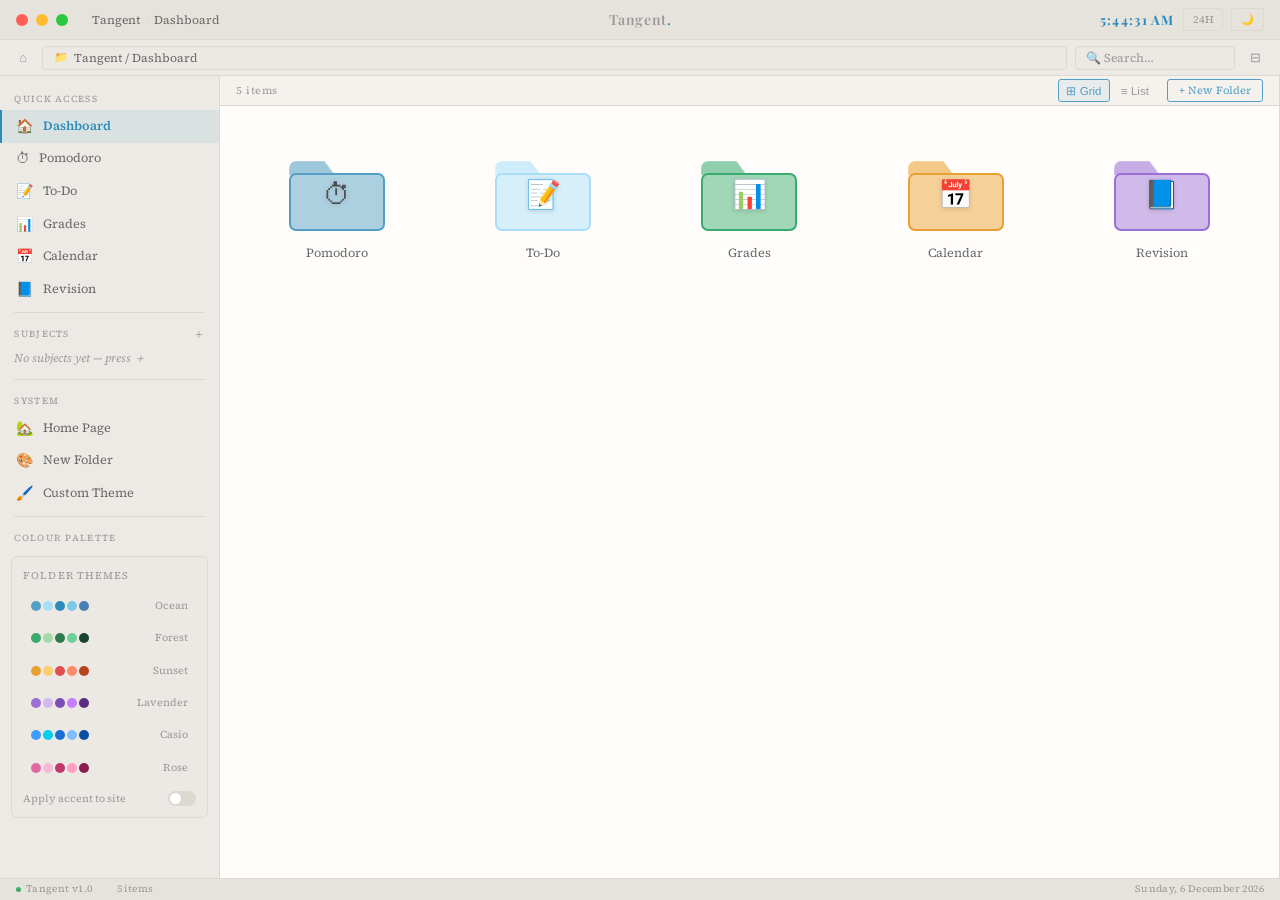
==== commit e0175fcd: "Update dasboard.html" ====
--- a/dasboard.html
+++ b/dasboard.html
@@ -64,7 +64,7 @@
       --ink:         #4c4c4c;
       --ink-light:   #6a6a6a;
       --ink-muted:   #9a9a9a;
-      --bg:          #ffffff;
+      --bg:          #fffdfb;
       --bg-card:     #f5f2ee;
       --bg-inset:    #ece8e3;
       --sidebar-bg:  #edeae5;
@@ -568,17 +568,27 @@
     /* SVG folder shape — fills the wrap */
     .folder-svg { width: 100%; height: 100%; }
 
-    /* Custom image cover — shown when user uploads an image */
+    /* ── Custom image ──
+       When a user uploads an image, it completely replaces the
+       folder SVG at exactly the same size as the icon-wrap.
+       The SVG and emoji are hidden; only the image shows.
+       border-radius gives it slightly rounded corners to look
+       like a thumbnail — change to 0 for sharp edges.         */
     .folder-img-cover {
       position: absolute;
-      inset: 18% 12% 8%;          /* leaves folder tab visible at top */
-      border-radius: 3px;
-      object-fit: cover;
-      opacity: 0.92;
+      inset: 0;                    /* fill the entire icon-wrap exactly */
+      width: 100%;
+      height: 100%;
+      border-radius: 5px;          /* rounded corners — set to 0 for sharp */
+      object-fit: cover;           /* crop to fill without stretching */
       display: none;               /* hidden unless .has-image is set */
-    }
+      box-shadow: 0 2px 8px rgba(0,0,0,0.15);
+    }
+
+    /* Show image + hide SVG and emoji when .has-image is present */
     .folder-item.has-image .folder-img-cover { display: block; }
-    .folder-item.has-image .folder-emoji      { display: none; }
+    .folder-item.has-image .folder-emoji     { display: none; }
+    .folder-item.has-image .folder-svg       { display: none; }
 
     /* Emoji overlay centred on folder body */
     .folder-emoji {
@@ -618,7 +628,9 @@
     .folder-grid.list-view .folder-icon-wrap { width: 22px; height: 18px; --folder-icon-size: 22px; }
     .folder-grid.list-view .folder-emoji { font-size: 0.62rem; top: 55%; }
     .folder-grid.list-view .folder-name { font-size: 0.8rem; max-width: none; white-space: nowrap; }
-    .folder-grid.list-view .folder-img-cover { inset: 15% 8% 6%; }
+    /* In list view the icon-wrap shrinks to 22×18px, so the image
+       scales down automatically via inset:0 / width:100% / height:100% */
+    .folder-grid.list-view .folder-img-cover { border-radius: 3px; }
 
 
     /* ═══════════════════════════════════════════════════
@@ -669,9 +681,24 @@
        Shown in the main area when a folder is opened.
        Each panel has a header + scrollable body.
     ═══════════════════════════════════════════════════ */
+    /* homeView lives inside content-scroll */
     #homeView { display: block; }
-    .tool-panel { display: none; flex-direction: column; height: 100%; }
+
+    /* Tool panels are siblings to content-scroll inside .main-area
+       When visible they use flex:1 to fill the remaining height.
+       content-scroll is hidden when a panel is showing.           */
+    .tool-panel {
+      display: none;
+      flex-direction: column;
+      flex: 1;          /* fill remaining height in main-area */
+      min-height: 0;    /* allow shrinking inside flex parent  */
+      overflow: hidden;
+    }
     .tool-panel.visible { display: flex; }
+
+    /* Hide the scroll container when a panel is active */
+    .panel-active .content-scroll { display: none; }
+    .panel-active .view-bar       { display: none; }
 
     .tp-header {
       padding: 1rem 1.2rem 0.7rem;
@@ -723,22 +750,123 @@
 
 
     /* ═══════════════════════════════════════════════════
-       POMODORO TOOL — large ring
+       POMODORO TOOL
+       Layout (top→bottom):
+         1. Yeolputa stats bar  — total H / M / S recorded
+         2. Subject tabs        — one tab per subject
+         3. Subject detail pane — tasks + session log for selected subject
+         4. Timer ring + controls
+       ─────────────────────────────────────────────────
+       To change the ring size: edit width/height of .pom-ring
+       AND update CIRCUM = 2 × π × r in the JS.
     ═══════════════════════════════════════════════════ */
-    .pom-wrap {
-      display: flex; flex-direction: column;
-      align-items: center; gap: 1.4rem;
-      padding: 2rem 0;
-    }
-
-    /* Change r="90" in the SVG + CIRCUM const in JS if you resize this */
-    .pom-ring { position: relative; width: 200px; height: 200px; }
-    .pom-ring svg { width: 200px; height: 200px; transform: rotate(-90deg); }
+
+    /* ── Yeolputa stats bar ──
+       Big H / M / S tiles across the top, showing all-time totals.
+       Inspired by the Yeolputa study-timer "recorded time" display.  */
+    .pom-stats-bar {
+      display: grid;
+      grid-template-columns: 1fr 1fr 1fr;
+      gap: 1px;
+      background: var(--rule);
+      border: 1px solid var(--rule);
+      border-radius: 8px;
+      overflow: hidden;
+      margin-bottom: 1.2rem;
+      flex-shrink: 0;
+    }
+
+    .pom-stat-tile {
+      background: var(--bg-card);
+      padding: 0.9rem 1rem 0.7rem;
+      text-align: center;
+    }
+
+    .pom-stat-num {
+      font-family: 'Playfair Display', serif;
+      font-size: 2rem;
+      font-weight: 700;
+      color: var(--secondary);
+      line-height: 1;
+      letter-spacing: -0.02em;
+    }
+    [data-theme="dark"] .pom-stat-num { color: #00d0f0; text-shadow: 0 0 10px rgba(0,208,240,0.3); }
+
+    .pom-stat-unit {
+      font-size: 0.6rem;
+      letter-spacing: 0.12em;
+      text-transform: uppercase;
+      color: var(--ink-muted);
+      margin-top: 0.2rem;
+    }
+
+    /* ── Subject tabs row ── */
+    .pom-subject-bar {
+      display: flex;
+      gap: 0.3rem;
+      flex-wrap: wrap;
+      margin-bottom: 0.9rem;
+      align-items: center;
+      flex-shrink: 0;
+    }
+
+    .pom-subject-tab {
+      padding: 0.28rem 0.75rem;
+      border-radius: 20px;
+      border: 1px solid var(--rule);
+      font-size: 0.74rem;
+      color: var(--ink-muted);
+      background: var(--bg-inset);
+      transition: all 0.15s;
+      white-space: nowrap;
+    }
+    .pom-subject-tab:hover { border-color: var(--accent); color: var(--accent); }
+    .pom-subject-tab.active {
+      background: var(--accent);
+      border-color: var(--accent);
+      color: white;
+      font-weight: 600;
+    }
+
+    /* Add subject button pill */
+    .pom-add-subject-btn {
+      padding: 0.25rem 0.65rem;
+      border-radius: 20px;
+      border: 1px dashed var(--rule);
+      font-size: 0.72rem;
+      color: var(--ink-muted);
+      background: transparent;
+      font-family: 'Source Serif 4', serif;
+      transition: all 0.15s;
+    }
+    .pom-add-subject-btn:hover { border-color: var(--accent); color: var(--accent); }
+
+    /* ── Main timer area ── */
+    .pom-main {
+      display: flex;
+      gap: 2rem;
+      align-items: flex-start;
+      flex: 1;
+      min-height: 0;
+    }
+
+    /* Left: ring + controls */
+    .pom-timer-col {
+      display: flex;
+      flex-direction: column;
+      align-items: center;
+      gap: 1rem;
+      flex-shrink: 0;
+    }
+
+    /* Change r="80" in the SVG + CIRCUM in JS if you resize */
+    .pom-ring { position: relative; width: 180px; height: 180px; }
+    .pom-ring svg { width: 180px; height: 180px; transform: rotate(-90deg); }
     .pom-ring circle { fill: none; stroke-width: 12; stroke-linecap: round; }
     .pom-ring .bg { stroke: var(--rule); }
     .pom-ring .progress {
       stroke: var(--accent);
-      stroke-dasharray: 565.5;    /* 2π × 90 — update if r changes */
+      stroke-dasharray: 502.65;    /* 2π × 80 — update if r changes */
       stroke-dashoffset: 0;
       transition: stroke-dashoffset 0.5s linear;
       filter: drop-shadow(0 0 6px rgba(83,158,196,0.45));
@@ -749,10 +877,112 @@
       position: absolute; top: 50%; left: 50%;
       transform: translate(-50%,-50%);
       font-family: 'Playfair Display', serif;
-      font-size: 2.4rem; font-weight: 700;
+      font-size: 2.1rem; font-weight: 700;
       color: var(--secondary);
+      text-align: center;
+      line-height: 1;
     }
     [data-theme="dark"] .pom-time { color: #00d0f0; text-shadow: 0 0 14px rgba(0,208,240,0.4); }
+
+    /* Session duration label inside the ring below the time */
+    .pom-ring-label {
+      position: absolute; top: 62%; left: 50%;
+      transform: translate(-50%, 0);
+      font-size: 0.58rem;
+      letter-spacing: 0.08em;
+      text-transform: uppercase;
+      color: var(--ink-muted);
+      white-space: nowrap;
+    }
+
+    /* Right: subject detail pane */
+    .pom-detail-col {
+      flex: 1;
+      display: flex;
+      flex-direction: column;
+      gap: 0.8rem;
+      min-width: 0;
+      overflow-y: auto;
+      max-height: 340px;
+    }
+    .pom-detail-col::-webkit-scrollbar { width: 3px; }
+    .pom-detail-col::-webkit-scrollbar-thumb { background: var(--rule); border-radius: 2px; }
+
+    /* "No subject selected" placeholder */
+    .pom-no-subject {
+      font-size: 0.82rem;
+      color: var(--ink-muted);
+      font-style: italic;
+      padding: 1rem 0;
+    }
+
+    /* Subject name + total time header */
+    .pom-subject-header {
+      display: flex;
+      justify-content: space-between;
+      align-items: baseline;
+      padding-bottom: 0.5rem;
+      border-bottom: 1px solid var(--rule);
+    }
+    .pom-subject-name {
+      font-family: 'Playfair Display', serif;
+      font-size: 1rem;
+      font-weight: 600;
+      color: var(--ink);
+    }
+    .pom-subject-total {
+      font-size: 0.72rem;
+      color: var(--accent);
+      font-family: 'Playfair Display', serif;
+      font-weight: 600;
+    }
+
+    /* Session log — list of past sessions */
+    .pom-session-log { list-style: none; display: flex; flex-direction: column; gap: 0; }
+    .pom-session-entry {
+      display: flex;
+      justify-content: space-between;
+      align-items: flex-start;
+      padding: 0.42rem 0;
+      border-bottom: 1px solid var(--rule);
+      font-size: 0.78rem;
+      gap: 0.6rem;
+    }
+    .pom-session-entry:last-child { border-bottom: none; }
+    .pom-session-note { color: var(--ink-light); flex: 1; }
+    .pom-session-dur  { color: var(--accent); font-family: 'Playfair Display', serif; font-weight: 600; flex-shrink: 0; }
+    .pom-session-del  { background: none; border: none; font-size: 0.7rem; color: var(--ink-muted); flex-shrink: 0; }
+    .pom-session-del:hover { color: #e05050; }
+
+    /* Linked to-do items under subject */
+    .pom-linked-todos { display: flex; flex-direction: column; gap: 0; }
+    .pom-linked-todo {
+      display: flex; align-items: center; gap: 0.5rem;
+      padding: 0.35rem 0;
+      border-bottom: 1px solid var(--rule);
+      font-size: 0.78rem;
+      color: var(--ink-light);
+    }
+    .pom-linked-todo:last-child { border-bottom: none; }
+    .pom-linked-todo.done { text-decoration: line-through; color: var(--ink-muted); }
+    .pom-linked-chk {
+      width: 12px; height: 12px; flex-shrink: 0;
+      border: 1.5px solid var(--rule); border-radius: 3px;
+      transition: all 0.15s; background: transparent;
+    }
+    .pom-linked-todo.done .pom-linked-chk { background: var(--green); border-color: var(--green); }
+
+    /* Section micro-heading inside detail pane */
+    .pom-detail-section {
+      font-size: 0.6rem;
+      letter-spacing: 0.1em;
+      text-transform: uppercase;
+      color: var(--ink-muted);
+      margin-bottom: 0.25rem;
+    }
+
+    /* What-did-you-study input (shown when session finishes) */
+    .pom-study-note-row { display: flex; gap: 0.4rem; }
 
 
     /* ═══════════════════════════════════════════════════
@@ -942,6 +1172,149 @@
 
 
     /* ═══════════════════════════════════════════════════
+       THEME EDITOR MODAL
+       Full custom theme editor — edit any CSS variable.
+       ─────────────────────────────────────────────────
+       .theme-modal-bg  = backdrop overlay (separate from
+                          the folder customise modal so they
+                          can coexist without z-index fights)
+       .theme-modal-box = the editor panel itself
+    ═══════════════════════════════════════════════════ */
+    .theme-modal-bg {
+      position: fixed; inset: 0;
+      background: rgba(200,195,188,0.55);
+      backdrop-filter: blur(6px);
+      z-index: 950;                    /* above ctx menu (800) and customise modal (900) */
+      display: flex; align-items: center; justify-content: center;
+      padding: 1.5rem;
+      opacity: 0; pointer-events: none;
+      transition: opacity 0.2s;
+    }
+    [data-theme="dark"] .theme-modal-bg { background: rgba(4,12,26,0.85); }
+    .theme-modal-bg.open { opacity: 1; pointer-events: all; }
+
+    .theme-modal-box {
+      background: var(--bg);
+      border: 1px solid var(--rule);
+      border-top: 3px solid var(--accent);
+      border-radius: 8px;
+      padding: 1.5rem;
+      width: 100%; max-width: 500px;
+      max-height: 90vh; overflow-y: auto;
+      position: relative;
+      transform: scale(0.97) translateY(8px);
+      transition: transform 0.2s;
+    }
+    .theme-modal-bg.open .theme-modal-box { transform: scale(1) translateY(0); }
+
+    .theme-modal-box::-webkit-scrollbar { width: 4px; }
+    .theme-modal-box::-webkit-scrollbar-thumb { background: var(--rule); border-radius: 2px; }
+
+    /* Each row = label + colour picker + hex input */
+    .theme-row {
+      display: grid;
+      grid-template-columns: 1fr auto auto;
+      align-items: center;
+      gap: 0.5rem;
+      padding: 0.4rem 0;
+      border-bottom: 1px solid var(--rule);
+    }
+    .theme-row:last-of-type { border-bottom: none; }
+
+    .theme-var-label {
+      font-size: 0.76rem;
+      color: var(--ink-light);
+      font-family: 'Source Serif 4', serif;
+    }
+    .theme-var-desc {
+      font-size: 0.62rem;
+      color: var(--ink-muted);
+      font-style: italic;
+      margin-top: 1px;
+    }
+
+    /* Native colour picker — styled to look consistent */
+    .theme-colour-input {
+      width: 32px; height: 28px;
+      border-radius: 4px;
+      border: 1px solid var(--rule);
+      padding: 2px;
+      background: var(--bg-inset);
+      flex-shrink: 0;
+    }
+    .theme-colour-input::-webkit-color-swatch-wrapper { padding: 0; }
+    .theme-colour-input::-webkit-color-swatch { border: none; border-radius: 3px; }
+
+    /* Hex text box next to colour picker */
+    .theme-hex-input {
+      width: 82px;
+      padding: 0.28rem 0.5rem;
+      border-radius: 4px;
+      border: 1px solid var(--rule);
+      background: var(--bg-inset);
+      font-family: 'Source Serif 4', serif;
+      font-size: 0.74rem;
+      color: var(--ink);
+      outline: none;
+      transition: border-color 0.18s;
+    }
+    .theme-hex-input:focus { border-color: var(--accent); }
+
+    /* Section group header inside editor */
+    .theme-group {
+      font-size: 0.6rem;
+      letter-spacing: 0.12em;
+      text-transform: uppercase;
+      color: var(--ink-muted);
+      margin: 0.9rem 0 0.3rem;
+      padding-bottom: 0.2rem;
+      border-bottom: 1px dashed var(--rule);
+    }
+
+    /* Preset quick-apply buttons inside editor */
+    .theme-preset-bar {
+      display: flex; flex-wrap: wrap; gap: 0.35rem;
+      margin-bottom: 0.8rem;
+    }
+    .theme-preset-btn {
+      padding: 0.25rem 0.6rem;
+      border-radius: 3px;
+      border: 1px solid var(--rule);
+      font-size: 0.68rem;
+      font-family: 'Source Serif 4', serif;
+      color: var(--ink-light);
+      background: var(--bg-inset);
+      transition: all 0.14s;
+    }
+    .theme-preset-btn:hover { border-color: var(--accent); color: var(--accent); }
+
+    /* Live preview strip at the top of the editor */
+    .theme-preview-strip {
+      display: flex; gap: 0.4rem;
+      padding: 0.6rem; border-radius: 5px;
+      border: 1px solid var(--rule);
+      background: var(--bg-inset);
+      margin-bottom: 1rem;
+      flex-wrap: wrap;
+      align-items: center;
+    }
+    .theme-preview-dot {
+      width: 18px; height: 18px;
+      border-radius: 50%;
+      border: 1px solid rgba(0,0,0,0.08);
+      flex-shrink: 0;
+      transition: background 0.2s;
+    }
+    .theme-preview-label {
+      font-size: 0.62rem; color: var(--ink-muted); font-style: italic; margin-left: auto;
+    }
+
+    /* Save / reset buttons row */
+    .theme-actions {
+      display: flex; gap: 0.5rem; margin-top: 1.2rem;
+    }
+
+    /* ═══════════════════════════════════════════════════
        REVISION TOOL
     ═══════════════════════════════════════════════════ */
     .rev-feature-grid { display: grid; grid-template-columns: repeat(3,1fr); gap: 0.7rem; }
@@ -952,6 +1325,82 @@
     .rev-feature-icon { font-size: 1.1rem; margin-bottom: 0.3rem; }
     .rev-feature-name { font-size: 0.7rem; font-weight: 600; color: var(--ink-light); margin-bottom: 0.15rem; }
     .rev-feature-desc { font-size: 0.65rem; color: var(--ink-muted); }
+
+
+    /* ═══════════════════════════════════════════════════
+       SUBJECT OVERVIEW PANEL
+       Data card grid shown when a subject is opened.
+    ═══════════════════════════════════════════════════ */
+
+    /* Each data card inside the subject panel */
+    .subj-card {
+      background: var(--bg-card);
+      border: 1px solid var(--rule);
+      border-radius: 8px;
+      padding: 1rem 1.1rem;
+    }
+
+    /* Card heading row */
+    .subj-card-title {
+      font-size: 0.6rem;
+      letter-spacing: 0.12em;
+      text-transform: uppercase;
+      color: var(--ink-muted);
+      margin-bottom: 0.6rem;
+      display: flex;
+      align-items: center;
+      gap: 0.4rem;
+    }
+
+    /* Big stat number inside a card */
+    .subj-card-stat {
+      font-family: 'Playfair Display', serif;
+      font-size: 1.7rem;
+      font-weight: 700;
+      color: var(--secondary);
+      line-height: 1;
+      margin-bottom: 0.2rem;
+    }
+    [data-theme="dark"] .subj-card-stat { color: #00d0f0; }
+
+    .subj-card-meta {
+      font-size: 0.7rem;
+      color: var(--ink-muted);
+      font-style: italic;
+    }
+
+    /* Span the pomodoro / tasks card full width */
+    .subj-card.wide { grid-column: span 2; }
+
+    /* Compact list inside subject cards */
+    .subj-list { list-style: none; display: flex; flex-direction: column; gap: 0; }
+    .subj-list li {
+      display: flex; justify-content: space-between; align-items: center;
+      padding: 0.35rem 0;
+      border-bottom: 1px solid var(--rule);
+      font-size: 0.78rem;
+      color: var(--ink-light);
+    }
+    .subj-list li:last-child { border-bottom: none; }
+    .subj-list li .subj-li-val {
+      font-family: 'Playfair Display', serif;
+      font-weight: 600;
+    }
+    .subj-list li .subj-li-val.high { color: var(--green); }
+    .subj-list li .subj-li-val.mid  { color: var(--accent); }
+    .subj-list li .subj-li-val.low  { color: #e05050; }
+
+    /* Empty state label */
+    .subj-empty {
+      font-size: 0.74rem;
+      color: var(--ink-muted);
+      font-style: italic;
+    }
+
+    /* Subject panel emoji/colour picker badge in header */
+    .subj-header-actions {
+      display: flex; gap: 0.4rem; margin-left: auto;
+    }
 
   </style>
 </head>
@@ -1027,11 +1476,33 @@
 
       <div class="sb-divider"></div>
 
-      <!-- Subjects shortcut — links to the Grades panel -->
-      <div class="sb-heading">Subjects</div>
-      <div class="sb-item" onclick="sideNav(document.querySelector('[data-nav=grades]'),'grades')"><span class="si">🧬</span> Biology</div>
-      <div class="sb-item" onclick="sideNav(document.querySelector('[data-nav=grades]'),'grades')"><span class="si">📐</span> Maths</div>
-      <div class="sb-item" onclick="sideNav(document.querySelector('[data-nav=grades]'),'grades')"><span class="si">⚗️</span> Chemistry</div>
+      <!-- ── SUBJECTS ──
+           Populated dynamically from pomSubjects array.
+           Each subject gets its own sidebar entry.
+           Clicking opens a subject overview panel.      -->
+      <div style="display:flex;align-items:center;justify-content:space-between;padding:0.5rem 0.9rem 0.25rem">
+        <div class="sb-heading" style="padding:0">Subjects</div>
+        <button onclick="openAddSubjectSidebar()" title="Add subject"
+                style="background:none;border:none;color:var(--ink-muted);font-size:0.75rem;line-height:1;transition:color 0.15s"
+                onmouseenter="this.style.color='var(--accent)'"
+                onmouseleave="this.style.color='var(--ink-muted)'">＋</button>
+      </div>
+
+      <!-- Inline add-subject form in sidebar -->
+      <div id="sbAddSubjectForm" style="display:none;flex-direction:column;gap:0.3rem;padding:0.2rem 0.7rem 0.4rem">
+        <input type="text" id="sbSubjectInput" class="t-input"
+               placeholder="Subject name…"
+               style="height:26px;font-size:0.76rem;padding:0.2rem 0.5rem" />
+        <div style="display:flex;gap:0.3rem">
+          <button class="t-btn primary" onclick="confirmAddSubjectSidebar()"
+                  style="flex:1;height:24px;font-size:0.7rem;padding:0">Add</button>
+          <button class="t-btn" onclick="cancelAddSubjectSidebar()"
+                  style="height:24px;font-size:0.7rem;padding:0 0.4rem">✕</button>
+        </div>
+      </div>
+
+      <!-- Subject items rendered here by JS -->
+      <div id="sbSubjectList"></div>
 
       <div class="sb-divider"></div>
 
@@ -1039,6 +1510,8 @@
       <div class="sb-heading">System</div>
       <div class="sb-item" onclick="window.location.href='index.html'"><span class="si">🏡</span> Home Page</div>
       <div class="sb-item" onclick="openCustomise(null)"><span class="si">🎨</span> New Folder</div>
+      <!-- Custom Theme button — opens the full theme editor modal -->
+      <div class="sb-item" onclick="openThemeEditor()"><span class="si">🖌️</span> Custom Theme</div>
 
       <div class="sb-divider"></div>
 
@@ -1096,35 +1569,125 @@
           <div class="folder-grid" id="folderGrid"></div>
         </div>
 
-        <!-- ─── TOOL PANELS ─── -->
-        <!-- Each panel is hidden until its folder is double-clicked -->
-
-        <!-- POMODORO -->
+
+      </div><!-- /content-scroll -->
+
+      <!-- ── TOOL PANELS (siblings to content-scroll, fill main-area height) ──
+           Each panel uses flex:1 so it fills the available vertical space.
+           They are hidden via display:none / display:flex toggling. -->
+<!-- ═══════════════════════════════════════════════════
+             POMODORO PANEL
+             Layout:
+               ① Yeolputa stats bar  — all-time H / M / S
+               ② Subject tab bar     — one pill per subject
+               ③ pom-main row:
+                    LEFT  → ring timer + Start/Reset/Skip
+                    RIGHT → selected subject detail
+                           (session log + linked to-dos)
+             Data lives in pomSubjects[] array in JS.
+        ═══════════════════════════════════════════════════ -->
         <div class="tool-panel" id="panel-pomodoro">
           <div class="tp-header">
             <span style="font-size:1.3rem">⏱</span>
-            <div><div class="tp-title">Pomodoro Timer</div><div class="tp-sub">25-minute deep focus sessions</div></div>
+            <div>
+              <div class="tp-title">Pomodoro Timer</div>
+              <div class="tp-sub">Track study time by subject</div>
+            </div>
           </div>
-          <div class="tp-body">
-            <div class="pom-wrap">
-              <!-- SVG ring — r="90" must match CIRCUM = 2π×90 ≈ 565.5 in JS -->
-              <div class="pom-ring" id="pomRing">
-                <svg viewBox="0 0 200 200">
-                  <circle class="bg" cx="100" cy="100" r="90"/>
-                  <circle class="progress" cx="100" cy="100" r="90"/>
-                </svg>
-                <div class="pom-time" id="pomDisplay">25:00</div>
+
+          <div class="tp-body" style="display:flex;flex-direction:column;gap:0;overflow:hidden">
+
+            <!-- ① YEOLPUTA STATS BAR
+                 Shows cumulative hours / minutes / seconds across ALL subjects.
+                 Numbers update after every completed session.           -->
+            <div class="pom-stats-bar">
+              <div class="pom-stat-tile">
+                <div class="pom-stat-num" id="statHours">00</div>
+                <div class="pom-stat-unit">Hours</div>
               </div>
-              <div style="text-align:center">
-                <div style="font-family:'Playfair Display',serif;font-size:0.95rem;color:var(--ink);margin-bottom:0.25rem">Focus Session</div>
-                <div style="font-size:0.78rem;color:var(--ink-muted);font-style:italic;margin-bottom:1rem">Phone away. Tab closed. Work starts now.</div>
-                <div style="display:flex;gap:0.7rem;justify-content:center">
+              <div class="pom-stat-tile">
+                <div class="pom-stat-num" id="statMins">00</div>
+                <div class="pom-stat-unit">Minutes</div>
+              </div>
+              <div class="pom-stat-tile">
+                <div class="pom-stat-num" id="statSecs">00</div>
+                <div class="pom-stat-unit">Seconds</div>
+              </div>
+            </div>
+
+            <!-- ② SUBJECT TAB BAR
+                 One pill per subject. Click to select.
+                 "+ Subject" opens the add-subject inline form.    -->
+            <div class="pom-subject-bar" id="pomSubjectBar">
+              <!-- rendered by JS -->
+              <button class="pom-add-subject-btn" id="pomAddSubjectBtn">+ Subject</button>
+            </div>
+
+            <!-- Inline add-subject form (hidden by default) -->
+            <div id="pomAddSubjectForm" style="display:none;gap:0.4rem;margin-bottom:0.7rem;align-items:center">
+              <input type="text" class="t-input" id="pomSubjectNameInput"
+                     placeholder="Subject name e.g. Biology"
+                     style="flex:1;height:30px;font-size:0.8rem;padding:0.3rem 0.6rem" />
+              <button class="t-btn primary" id="pomSubjectConfirm"
+                      style="height:30px;font-size:0.75rem;padding:0 0.7rem">Add</button>
+              <button class="t-btn" id="pomSubjectCancel"
+                      style="height:30px;font-size:0.75rem;padding:0 0.7rem">✕</button>
+            </div>
+
+            <!-- ③ MAIN TIMER + DETAIL ROW -->
+            <div class="pom-main">
+
+              <!-- LEFT: ring timer -->
+              <div class="pom-timer-col">
+
+                <!-- SVG ring — r="80", CIRCUM = 2π×80 ≈ 502.65 in JS -->
+                <div class="pom-ring" id="pomRing">
+                  <svg viewBox="0 0 180 180">
+                    <circle class="bg" cx="90" cy="90" r="80"/>
+                    <circle class="progress" cx="90" cy="90" r="80"/>
+                  </svg>
+                  <div class="pom-time" id="pomDisplay">25:00</div>
+                  <div class="pom-ring-label" id="pomRingLabel">focus</div>
+                </div>
+
+                <!-- Current subject badge shown under ring -->
+                <div id="pomActiveSubjectBadge"
+                     style="font-size:0.72rem;color:var(--ink-muted);font-style:italic;text-align:center;min-height:1rem"></div>
+
+                <!-- Timer control buttons -->
+                <div style="display:flex;gap:0.5rem;flex-wrap:wrap;justify-content:center">
                   <button class="t-btn primary" id="pomStart">▶ Start</button>
                   <button class="t-btn"         id="pomReset">↺ Reset</button>
+                  <button class="t-btn"         id="pomSkip" title="Mark session done without waiting">⏭ Skip</button>
                 </div>
+
+                <!-- Session duration selector
+                     To change available durations edit the options below. -->
+                <div style="display:flex;align-items:center;gap:0.4rem;font-size:0.72rem;color:var(--ink-muted)">
+                  <span>Duration:</span>
+                  <select id="pomDuration" class="t-input"
+                          style="width:auto;height:26px;font-size:0.72rem;padding:0 0.4rem">
+                    <option value="25">25 min</option>
+                    <option value="50">50 min</option>
+                    <option value="90">90 min</option>
+                    <option value="5">5 min (break)</option>
+                    <option value="15">15 min (break)</option>
+                  </select>
+                </div>
+
+              </div><!-- /pom-timer-col -->
+
+              <!-- RIGHT: subject detail pane -->
+              <div class="pom-detail-col" id="pomDetailCol">
+                <div class="pom-no-subject" id="pomNoSubject">
+                  Select or add a subject to start tracking time →
+                </div>
+                <!-- Subject detail rendered here by renderPomDetail() -->
               </div>
-            </div>
-          </div>
+
+            </div><!-- /pom-main -->
+
+          </div><!-- /tp-body -->
         </div>
 
         <!-- TO-DO -->
@@ -1210,7 +1773,28 @@
           </div>
         </div>
 
-      </div><!-- /content-scroll -->
+        <!-- ═══════════════════════════════════════════════════
+             SUBJECT OVERVIEW PANEL
+             Opened when user clicks a subject in the sidebar.
+             Shows aggregated data: pomodoro time, todos,
+             grades, calendar events, revision uploads.
+        ═══════════════════════════════════════════════════ -->
+        <div class="tool-panel" id="panel-subject">
+          <div class="tp-header">
+            <span style="font-size:1.3rem" id="subjectPanelEmoji">📚</span>
+            <div>
+              <div class="tp-title" id="subjectPanelTitle">Subject</div>
+              <div class="tp-sub"  id="subjectPanelSub">All data for this subject</div>
+            </div>
+          </div>
+          <div class="tp-body">
+            <div id="subjectPanelContent" style="display:grid;grid-template-columns:1fr 1fr;gap:1rem;max-width:800px">
+              <!-- Rendered by renderSubjectPanel() -->
+            </div>
+          </div>
+        </div>
+
+
     </div><!-- /main-area -->
 
 
@@ -1298,6 +1882,44 @@
     <div class="ctx-item ctx-danger" onclick="ctxDelete()">🗑️ Delete</div>
   </div>
 
+
+  <!-- ═══════════════════════════════════════════════════
+       CUSTOM THEME EDITOR MODAL
+       openThemeEditor() — opens it
+       closeThemeEditor() — closes it
+       Each row maps to a CSS variable on :root.
+       THEME_VARS array in JS controls what rows appear.
+  ═══════════════════════════════════════════════════ -->
+  <div class="theme-modal-bg" id="themeModal">
+    <div class="theme-modal-box">
+
+      <button class="modal-close" onclick="closeThemeEditor()">✕</button>
+      <div class="modal-title" style="margin-bottom:0.6rem">🖌️ Custom Theme</div>
+
+      <!-- Live preview strip — coloured dots update as you change colours -->
+      <div class="theme-preview-strip" id="themePreviewStrip">
+        <!-- dots rendered by JS -->
+        <span class="theme-preview-label">Live preview</span>
+      </div>
+
+      <!-- Quick-apply preset themes -->
+      <div class="theme-group">Quick Presets</div>
+      <div class="theme-preset-bar" id="themePresetBar">
+        <!-- rendered by JS -->
+      </div>
+
+      <!-- Colour variable rows — rendered by JS from THEME_VARS -->
+      <div id="themeVarRows"></div>
+
+      <!-- Action buttons -->
+      <div class="theme-actions">
+        <button class="t-btn primary" onclick="applyTheme()" style="flex:1">✓ Apply Theme</button>
+        <button class="t-btn" onclick="resetTheme()" style="flex:1">↺ Reset to Default</button>
+        <button class="t-btn" onclick="closeThemeEditor()">Cancel</button>
+      </div>
+
+    </div>
+  </div>
 
   <!-- ═══════════════════════════════════════════════════
        JAVASCRIPT
@@ -1475,6 +2097,8 @@
       document.querySelectorAll('.tool-panel').forEach(p => p.classList.remove('visible'));
       document.getElementById('addressText').textContent = 'Tangent / Dashboard';
       document.getElementById('pathLabel').textContent   = 'Dashboard';
+      // Show content-scroll + view-bar again
+      document.querySelector('.main-area').classList.remove('panel-active');
       setActiveSb('home');
       renderFolders();
     }
@@ -1485,6 +2109,8 @@
 
       document.getElementById('homeView').style.display = 'none';
       document.querySelectorAll('.tool-panel').forEach(p => p.classList.remove('visible'));
+      // Hide content-scroll, show panel area
+      document.querySelector('.main-area').classList.add('panel-active');
 
       const panel = document.getElementById('panel-' + f.panel);
       if (panel) panel.classList.add('visible');
@@ -1889,45 +2515,376 @@
       `${WEEKDAYS[today.getDay()]}, ${today.getDate()} ${MONTHS[today.getMonth()]} ${today.getFullYear()}`;
 
 
-    // ═════════════════════════════════════════════
-    // POMODORO
-    // CIRCUM = 2 × π × r  (r = 90 from SVG above)
+    // ═════════════════════════════════════════════════════════
+    // POMODORO — full subject-tracking system
+    // ─────────────────────────────────────────────────────────
+    // DATA SHAPE
+    // pomSubjects = [
+    //   {
+    //     id:       number,          unique id
+    //     name:     string,          subject name e.g. "Biology"
+    //     totalSec: number,          cumulative seconds studied
+    //     sessions: [               list of completed sessions
+    //       { note: string, dur: number (seconds), date: string }
+    //     ],
+    //     todos: [                  linked to-do tasks for this subject
+    //       { text: string, done: boolean }
+    //     ]
+    //   }
+    // ]
+    //
+    // CIRCUM = 2 × π × r  (r = 80 from SVG)
     // If you change r in the SVG, update CIRCUM here.
-    // ═════════════════════════════════════════════
-    const POM_FULL  = 25 * 60;
-    const CIRCUM    = 2 * Math.PI * 90; // ≈ 565.5
-
-    let pomTime    = POM_FULL;
-    let pomTimer   = null;
-    let pomRunning = false;
-
+    // ═════════════════════════════════════════════════════════
+
+    const CIRCUM = 2 * Math.PI * 80; // ≈ 502.65
+
+    // ── State ──
+    let pomSubjects    = [];          // all subjects
+    let pomActiveId    = null;        // currently selected subject id
+    let pomNextSubjId  = 1;
+    let pomTime        = 25 * 60;     // current timer value in seconds
+    let pomFull        = 25 * 60;     // full duration for the current session
+    let pomTimer       = null;
+    let pomRunning     = false;
+    let pomElapsed     = 0;           // seconds elapsed in current session
+
+    // ── Helpers ──
     function pomFmt(t) {
-      return `${Math.floor(t/60)}:${String(t%60).padStart(2,'0')}`;
-    }
-
-    function pomUpdate() {
+      const m = Math.floor(t / 60), s = t % 60;
+      return `${String(m).padStart(2,'0')}:${String(s).padStart(2,'0')}`;
+    }
+
+    function durFmt(sec) {
+      // Format seconds as "Xh Ym Zs" — used in session log
+      const h = Math.floor(sec / 3600);
+      const m = Math.floor((sec % 3600) / 60);
+      const s = sec % 60;
+      if (h > 0) return `${h}h ${m}m`;
+      if (m > 0) return `${m}m ${s}s`;
+      return `${s}s`;
+    }
+
+    function todayStr() {
+      const d = new Date();
+      return `${d.getDate()} ${MONTHS[d.getMonth()]}`;
+    }
+
+    // ── Grand totals across all subjects ──
+    function pomGrandTotal() {
+      return pomSubjects.reduce((sum, s) => sum + s.totalSec, 0);
+    }
+
+    // ── Update the Yeolputa stats bar ──
+    function renderPomStats() {
+      const total = pomGrandTotal();
+      const h = Math.floor(total / 3600);
+      const m = Math.floor((total % 3600) / 60);
+      const s = total % 60;
+      document.getElementById('statHours').textContent = String(h).padStart(2,'0');
+      document.getElementById('statMins').textContent  = String(m).padStart(2,'0');
+      document.getElementById('statSecs').textContent  = String(s).padStart(2,'0');
+    }
+
+    // ── Render subject tab pills ──
+    function renderPomTabs() {
+      const bar     = document.getElementById('pomSubjectBar');
+      const addBtn  = document.getElementById('pomAddSubjectBtn');
+      // Remove all existing tabs (keep addBtn)
+      bar.querySelectorAll('.pom-subject-tab').forEach(t => t.remove());
+
+      pomSubjects.forEach(s => {
+        const tab = document.createElement('button');
+        tab.className   = 'pom-subject-tab' + (pomActiveId === s.id ? ' active' : '');
+        tab.textContent = s.name;
+        tab.addEventListener('click', () => {
+          pomActiveId = s.id;
+          renderPomTabs();
+          renderPomDetail();
+          updatePomBadge();
+          if (typeof renderSbSubjects === 'function') renderSbSubjects();
+        });
+        bar.insertBefore(tab, addBtn);
+      });
+    }
+
+    // ── Update the "Studying: X" badge under the ring ──
+    function updatePomBadge() {
+      const el   = document.getElementById('pomActiveSubjectBadge');
+      const subj = pomSubjects.find(s => s.id === pomActiveId);
+      el.textContent = subj ? `Studying: ${subj.name}` : '';
+    }
+
+    // ── Render the right-hand detail pane for the active subject ──
+    function renderPomDetail() {
+      const col    = document.getElementById('pomDetailCol');
+      const noSubj = document.getElementById('pomNoSubject');
+      const subj   = pomSubjects.find(s => s.id === pomActiveId);
+
+      if (!subj) {
+        noSubj.style.display = '';
+        col.querySelectorAll('.pom-subject-content').forEach(e => e.remove());
+        return;
+      }
+      noSubj.style.display = 'none';
+
+      // Remove old content (re-render fresh)
+      col.querySelectorAll('.pom-subject-content').forEach(e => e.remove());
+
+      const wrap = document.createElement('div');
+      wrap.className = 'pom-subject-content';
+      wrap.style.display = 'flex';
+      wrap.style.flexDirection = 'column';
+      wrap.style.gap = '0.8rem';
+
+      // ── Header: name + total time ──
+      const header = document.createElement('div');
+      header.className = 'pom-subject-header';
+      header.innerHTML = `
+        <div class="pom-subject-name">${subj.name}</div>
+        <div class="pom-subject-total">${durFmt(subj.totalSec)} total</div>
+      `;
+      wrap.appendChild(header);
+
+      // ── Linked to-do tasks ──
+      const todoSection = document.createElement('div');
+      todoSection.innerHTML = `<div class="pom-detail-section">Linked Tasks</div>`;
+
+      if (subj.todos.length === 0) {
+        const empty = document.createElement('div');
+        empty.style.cssText = 'font-size:0.74rem;color:var(--ink-muted);font-style:italic;padding:0.2rem 0';
+        empty.textContent = 'No tasks linked yet';
+        todoSection.appendChild(empty);
+      } else {
+        const todoList = document.createElement('div');
+        todoList.className = 'pom-linked-todos';
+        subj.todos.forEach((t, ti) => {
+          const row = document.createElement('div');
+          row.className = 'pom-linked-todo' + (t.done ? ' done' : '');
+          const chk = document.createElement('div');
+          chk.className = 'pom-linked-chk';
+          chk.addEventListener('click', () => {
+            subj.todos[ti].done = !subj.todos[ti].done;
+            renderPomDetail();
+          });
+          const label = document.createElement('span');
+          label.style.flex = '1';
+          label.textContent = t.text;
+          const del = document.createElement('button');
+          del.style.cssText = 'background:none;border:none;font-size:0.7rem;color:var(--ink-muted)';
+          del.textContent = '✕';
+          del.addEventListener('click', () => { subj.todos.splice(ti, 1); renderPomDetail(); });
+          row.appendChild(chk); row.appendChild(label); row.appendChild(del);
+          todoList.appendChild(row);
+        });
+        todoSection.appendChild(todoList);
+      }
+
+      // Add task to this subject input
+      const addTodoRow = document.createElement('div');
+      addTodoRow.style.cssText = 'display:flex;gap:0.35rem;margin-top:0.35rem';
+      addTodoRow.innerHTML = `
+        <input type="text" class="t-input" placeholder="Add task for ${subj.name}…"
+               id="pomTodoInput_${subj.id}"
+               style="flex:1;height:26px;font-size:0.74rem;padding:0.25rem 0.5rem" />
+        <button class="t-btn primary" id="pomTodoAdd_${subj.id}"
+                style="height:26px;font-size:0.7rem;padding:0 0.55rem">+</button>
+      `;
+      todoSection.appendChild(addTodoRow);
+      wrap.appendChild(todoSection);
+
+      // Wire add-task button
+      setTimeout(() => {
+        const inp = document.getElementById(`pomTodoInput_${subj.id}`);
+        const btn = document.getElementById(`pomTodoAdd_${subj.id}`);
+        if (btn && inp) {
+          const addFn = () => {
+            const v = inp.value.trim();
+            if (v) { subj.todos.push({ text: v, done: false }); inp.value = ''; renderPomDetail(); }
+          };
+          btn.addEventListener('click', addFn);
+          inp.addEventListener('keypress', e => { if (e.key === 'Enter') addFn(); });
+        }
+      }, 0);
+
+      // ── Session log ──
+      const logSection = document.createElement('div');
+      logSection.innerHTML = `<div class="pom-detail-section">Session Log</div>`;
+
+      if (subj.sessions.length === 0) {
+        const empty = document.createElement('div');
+        empty.style.cssText = 'font-size:0.74rem;color:var(--ink-muted);font-style:italic;padding:0.2rem 0';
+        empty.textContent = 'No sessions recorded yet — start the timer!';
+        logSection.appendChild(empty);
+      } else {
+        const logList = document.createElement('ul');
+        logList.className = 'pom-session-log';
+        // Show newest first
+        [...subj.sessions].reverse().forEach((sess, ri) => {
+          const realIdx = subj.sessions.length - 1 - ri;
+          const li = document.createElement('li');
+          li.className = 'pom-session-entry';
+          li.innerHTML = `
+            <div style="display:flex;flex-direction:column;flex:1;gap:0.1rem">
+              <span class="pom-session-note">${sess.note || '—'}</span>
+              <span style="font-size:0.62rem;color:var(--ink-muted)">${sess.date}</span>
+            </div>
+            <span class="pom-session-dur">${durFmt(sess.dur)}</span>
+            <button class="pom-session-del" data-idx="${realIdx}">🗑</button>
+          `;
+          li.querySelector('.pom-session-del').addEventListener('click', () => {
+            subj.totalSec -= subj.sessions[realIdx].dur;
+            if (subj.totalSec < 0) subj.totalSec = 0;
+            subj.sessions.splice(realIdx, 1);
+            renderPomDetail();
+            renderPomStats();
+          });
+          logList.appendChild(li);
+        });
+        logSection.appendChild(logList);
+      }
+      wrap.appendChild(logSection);
+
+      col.appendChild(wrap);
+    }
+
+    // ── Ring update ──
+    function pomUpdateRing() {
       document.getElementById('pomDisplay').textContent = pomFmt(pomTime);
       const circle = document.querySelector('#pomRing .progress');
       if (circle) {
         circle.style.strokeDasharray  = CIRCUM;
-        circle.style.strokeDashoffset = CIRCUM * (1 - pomTime / POM_FULL);
+        circle.style.strokeDashoffset = CIRCUM * (1 - pomTime / pomFull);
       }
     }
 
+    // ── Session complete: ask "what did you study?" ──
+    function pomSessionComplete(elapsed) {
+      clearInterval(pomTimer);
+      pomRunning = false;
+
+      const subj = pomSubjects.find(s => s.id === pomActiveId);
+
+      if (!subj) {
+        // No subject selected — just notify
+        pomTime = pomFull; pomElapsed = 0; pomUpdateRing();
+        alert('🎉 Session done! Select a subject next time to track your progress.');
+        return;
+      }
+
+      // Prompt for study note
+      const note = prompt(
+        `✅ ${durFmt(elapsed)} session complete!
+
+What did you study for ${subj.name}?
+(Leave blank to skip)`,
+        ''
+      );
+
+      // Record session
+      subj.sessions.push({ note: note || '', dur: elapsed, date: todayStr() });
+      subj.totalSec += elapsed;
+
+      // Reset timer
+      pomTime = pomFull; pomElapsed = 0; pomUpdateRing();
+
+      // Refresh UI
+      renderPomStats();
+      renderPomDetail();
+      updatePomBadge();
+    }
+
+    // ── Start button ──
     document.getElementById('pomStart').addEventListener('click', () => {
       if (pomRunning) return;
+
+      // Warn if no subject selected (soft warning, not a block)
+      if (!pomActiveId && pomSubjects.length > 0) {
+        const ok = confirm('No subject selected. Start untracked session anyway?');
+        if (!ok) return;
+      }
+
       pomRunning = true;
-      pomTimer   = setInterval(() => {
-        if (pomTime > 0) { pomTime--; pomUpdate(); }
-        else { clearInterval(pomTimer); pomRunning = false; alert('🎉 Focus session done! Take a break.'); }
+      pomTimer = setInterval(() => {
+        if (pomTime > 0) {
+          pomTime--;
+          pomElapsed++;
+          pomUpdateRing();
+        } else {
+          pomSessionComplete(pomElapsed);
+        }
       }, 1000);
     });
 
+    // ── Reset button ──
     document.getElementById('pomReset').addEventListener('click', () => {
-      clearInterval(pomTimer); pomRunning = false; pomTime = POM_FULL; pomUpdate();
+      clearInterval(pomTimer);
+      pomRunning  = false;
+      pomElapsed  = 0;
+      pomTime     = pomFull;
+      pomUpdateRing();
     });
 
-    pomUpdate();
+    // ── Skip button — marks session done immediately ──
+    document.getElementById('pomSkip').addEventListener('click', () => {
+      if (!pomRunning && pomElapsed === 0) return; // nothing to skip
+      const elapsed = pomElapsed > 0 ? pomElapsed : pomFull - pomTime;
+      clearInterval(pomTimer);
+      pomRunning = false;
+      pomSessionComplete(elapsed);
+    });
+
+    // ── Duration picker ──
+    document.getElementById('pomDuration').addEventListener('change', e => {
+      const mins = parseInt(e.target.value);
+      pomFull    = mins * 60;
+      pomTime    = pomFull;
+      pomElapsed = 0;
+      clearInterval(pomTimer);
+      pomRunning = false;
+      pomUpdateRing();
+      // Update ring label
+      document.getElementById('pomRingLabel').textContent =
+        mins <= 15 ? 'break' : 'focus';
+    });
+
+    // ── Add subject form ──
+    document.getElementById('pomAddSubjectBtn').addEventListener('click', () => {
+      const form = document.getElementById('pomAddSubjectForm');
+      form.style.display = form.style.display === 'none' ? 'flex' : 'none';
+      if (form.style.display === 'flex') document.getElementById('pomSubjectNameInput').focus();
+    });
+
+    document.getElementById('pomSubjectCancel').addEventListener('click', () => {
+      document.getElementById('pomAddSubjectForm').style.display = 'none';
+      document.getElementById('pomSubjectNameInput').value = '';
+    });
+
+    const addSubjectFn = () => {
+      const inp  = document.getElementById('pomSubjectNameInput');
+      const name = inp.value.trim();
+      if (!name) return;
+      const newSubj2 = { id: pomNextSubjId++, name, totalSec: 0, sessions: [], todos: [] };
+      pomSubjects.push(newSubj2);
+      inp.value = '';
+      document.getElementById('pomAddSubjectForm').style.display = 'none';
+      // Auto-select the new subject
+      pomActiveId = newSubj2.id;
+      renderPomTabs();
+      renderPomDetail();
+      updatePomBadge();
+      // Also update sidebar subject list if it exists
+      if (typeof renderSbSubjects === 'function') renderSbSubjects();
+    };
+
+    document.getElementById('pomSubjectConfirm').addEventListener('click', addSubjectFn);
+    document.getElementById('pomSubjectNameInput').addEventListener('keypress', e => {
+      if (e.key === 'Enter') addSubjectFn();
+    });
+
+    // ── Init ──
+    pomUpdateRing();
+    renderPomStats();
 
 
     // ═════════════════════════════════════════════
@@ -2066,10 +3023,688 @@
     });
 
 
+    // ═════════════════════════════════════════════════════════
+    // SIDEBAR SUBJECTS
+    // ─────────────────────────────────────────────────────────
+    // pomSubjects (defined in Pomodoro section) is the single
+    // source of truth. Subjects added here OR in the Pomodoro
+    // tab both end up in pomSubjects and appear in both places.
+    //
+    // Each subject sidebar item navigates to panel-subject
+    // and calls renderSubjectPanel(id) to show its data.
+    // ═════════════════════════════════════════════════════════
+
+    // Subject emojis — one auto-assigned per subject (cycles)
+    const SUBJ_EMOJIS = ['🧬','📐','⚗️','📖','🌍','🎵','💻','🏛️','🎨','📜','🔬','📊'];
+
+    // ── Render sidebar subject list ──
+    function renderSbSubjects() {
+      const list = document.getElementById('sbSubjectList');
+      if (!list) return;
+      list.innerHTML = '';
+
+      pomSubjects.forEach(s => {
+        const el = document.createElement('div');
+        el.className = 'sb-item' + (currentSubjectId === s.id ? ' active' : '');
+        el.dataset.subjectId = s.id;
+        // Auto-assign emoji based on index in array
+        const emoji = SUBJ_EMOJIS[(pomSubjects.indexOf(s)) % SUBJ_EMOJIS.length];
+        el.innerHTML = `
+          <span class="si">${emoji}</span>
+          <span style="flex:1;overflow:hidden;text-overflow:ellipsis">${s.name}</span>
+          <button class="subj-sb-del" data-id="${s.id}"
+            style="background:none;border:none;font-size:0.6rem;color:var(--ink-muted);opacity:0;transition:opacity 0.15s;margin-left:auto"
+            title="Remove subject">✕</button>
+        `;
+        // Show delete on hover
+        el.addEventListener('mouseenter', () => el.querySelector('.subj-sb-del').style.opacity = '1');
+        el.addEventListener('mouseleave', () => el.querySelector('.subj-sb-del').style.opacity = '0');
+
+        el.addEventListener('click', e => {
+          if (e.target.classList.contains('subj-sb-del')) return;
+          openSubjectPanel(s.id);
+        });
+
+        el.querySelector('.subj-sb-del').addEventListener('click', e => {
+          e.stopPropagation();
+          if (!confirm(`Remove "${s.name}" and all its data?`)) return;
+          pomSubjects = pomSubjects.filter(x => x.id !== s.id);
+          if (currentSubjectId === s.id) { currentSubjectId = null; showHome(); }
+          if (pomActiveId === s.id) { pomActiveId = null; updatePomBadge(); renderPomTabs(); }
+          renderSbSubjects();
+          renderPomStats();
+        });
+
+        list.appendChild(el);
+      });
+
+      // Show placeholder if no subjects
+      if (pomSubjects.length === 0) {
+        const ph = document.createElement('div');
+        ph.style.cssText = 'padding:0.3rem 0.9rem;font-size:0.72rem;color:var(--ink-muted);font-style:italic';
+        ph.textContent = 'No subjects yet — press ＋';
+        list.appendChild(ph);
+      }
+    }
+
+    // ── Sidebar add-subject form ──
+    let currentSubjectId = null;
+
+    function openAddSubjectSidebar() {
+      const form = document.getElementById('sbAddSubjectForm');
+      form.style.display = form.style.display === 'none' ? 'flex' : 'none';
+      if (form.style.display === 'flex') document.getElementById('sbSubjectInput').focus();
+    }
+
+    function confirmAddSubjectSidebar() {
+      const inp  = document.getElementById('sbSubjectInput');
+      const name = inp.value.trim();
+      if (!name) return;
+      const newSubj = { id: pomNextSubjId++, name, totalSec: 0, sessions: [], todos: [] };
+      pomSubjects.push(newSubj);
+      inp.value = '';
+      document.getElementById('sbAddSubjectForm').style.display = 'none';
+      // Also refresh the Pomodoro tab list
+      renderPomTabs();
+      renderSbSubjects();
+      // Auto-open the new subject panel
+      openSubjectPanel(newSubj.id);
+    }
+
+    function cancelAddSubjectSidebar() {
+      document.getElementById('sbAddSubjectForm').style.display = 'none';
+      document.getElementById('sbSubjectInput').value = '';
+    }
+
+    document.getElementById('sbSubjectInput').addEventListener('keypress', e => {
+      if (e.key === 'Enter') confirmAddSubjectSidebar();
+    });
+
+    // ── Open subject panel ──
+    function openSubjectPanel(id) {
+      currentSubjectId = id;
+      const subj = pomSubjects.find(s => s.id === id);
+      if (!subj) return;
+
+      // Update header
+      const emoji = SUBJ_EMOJIS[pomSubjects.indexOf(subj) % SUBJ_EMOJIS.length];
+      document.getElementById('subjectPanelEmoji').textContent = emoji;
+      document.getElementById('subjectPanelTitle').textContent = subj.name;
+      document.getElementById('subjectPanelSub').textContent   = 'All tracked data for ' + subj.name;
+
+      // Show panel
+      document.getElementById('homeView').style.display = 'none';
+      document.querySelectorAll('.tool-panel').forEach(p => p.classList.remove('visible'));
+      document.querySelector('.main-area').classList.add('panel-active');
+      document.getElementById('panel-subject').classList.add('visible');
+      document.getElementById('addressText').textContent = `Tangent / Dashboard / ${subj.name}`;
+      document.getElementById('pathLabel').textContent   = subj.name;
+
+      // Mark active in sidebar
+      document.querySelectorAll('.sb-item[data-subject-id]').forEach(el => {
+        el.classList.toggle('active', parseInt(el.dataset.subjectId) === id);
+      });
+      document.querySelectorAll('.sb-item[data-nav]').forEach(el => el.classList.remove('active'));
+
+      renderSubjectPanel(id);
+      renderSbSubjects();
+    }
+
+    // ═════════════════════════════════════════════════════════
+    // SUBJECT PANEL RENDERER
+    // Pulls data from: pomSubjects, grades, tasks, cal events
+    // and lays them out as data cards in a 2-col grid.
+    // ─────────────────────────────────────────────────────────
+    // To add a new card section: add another card div inside
+    // the content element at the end of this function.
+    // ═════════════════════════════════════════════════════════
+    function renderSubjectPanel(id) {
+      const subj    = pomSubjects.find(s => s.id === id);
+      const content = document.getElementById('subjectPanelContent');
+      if (!subj || !content) return;
+      content.innerHTML = '';
+
+      // ── helper: make a card ──
+      function makeCard(titleIcon, titleText, wide) {
+        const card = document.createElement('div');
+        card.className = 'subj-card' + (wide ? ' wide' : '');
+        card.innerHTML = `<div class="subj-card-title"><span>${titleIcon}</span>${titleText}</div>`;
+        content.appendChild(card);
+        return card;
+      }
+
+      // ── helper: empty state ──
+      function emptyRow(card, msg) {
+        const d = document.createElement('div');
+        d.className = 'subj-empty';
+        d.textContent = msg;
+        card.appendChild(d);
+      }
+
+      // ── 1. STUDY TIME (Pomodoro) ──────────────────────────
+      const timeCard = makeCard('⏱', 'Study Time');
+      const h = Math.floor(subj.totalSec / 3600);
+      const m = Math.floor((subj.totalSec % 3600) / 60);
+      const s = subj.totalSec % 60;
+
+      const statEl = document.createElement('div');
+      statEl.className = 'subj-card-stat';
+      statEl.textContent = subj.totalSec > 0
+        ? (h > 0 ? `${h}h ${m}m` : m > 0 ? `${m}m ${s}s` : `${s}s`)
+        : '0m';
+      timeCard.appendChild(statEl);
+
+      const metaEl = document.createElement('div');
+      metaEl.className = 'subj-card-meta';
+      metaEl.textContent = subj.sessions.length > 0
+        ? `${subj.sessions.length} session${subj.sessions.length > 1 ? 's' : ''} recorded`
+        : 'No sessions yet';
+      timeCard.appendChild(metaEl);
+
+      // Recent sessions mini-list
+      if (subj.sessions.length > 0) {
+        const ul = document.createElement('ul');
+        ul.className = 'subj-list';
+        ul.style.marginTop = '0.6rem';
+        [...subj.sessions].reverse().slice(0, 3).forEach(sess => {
+          const li = document.createElement('li');
+          li.innerHTML = `
+            <span>${sess.note || '—'}</span>
+            <span class="subj-li-val">${durFmt(sess.dur)}</span>
+          `;
+          ul.appendChild(li);
+        });
+        timeCard.appendChild(ul);
+      }
+
+      // ── 2. GRADE for this subject ─────────────────────────
+      const gradeCard = makeCard('📊', 'Grade');
+      // Find matching grade entry (case-insensitive partial match)
+      const matchedGrade = grades.find(g =>
+        g.subject.toLowerCase().includes(subj.name.toLowerCase()) ||
+        subj.name.toLowerCase().includes(g.subject.toLowerCase())
+      );
+
+      if (matchedGrade) {
+        const cls = gcls(matchedGrade.grade);
+        const gStat = document.createElement('div');
+        gStat.className = 'subj-card-stat';
+        gStat.style.color = cls === 'high' ? 'var(--green)' : cls === 'mid' ? 'var(--accent)' : '#e05050';
+        gStat.textContent = matchedGrade.grade + '%';
+        gradeCard.appendChild(gStat);
+        const gMeta = document.createElement('div');
+        gMeta.className = 'subj-card-meta';
+        gMeta.textContent = matchedGrade.subject;
+        gradeCard.appendChild(gMeta);
+        // Add grade input row
+        const row = document.createElement('div');
+        row.style.cssText = 'display:flex;gap:0.35rem;margin-top:0.6rem';
+        row.innerHTML = `
+          <input type="number" class="t-input" id="subjGradeInp_${id}" placeholder="Update %" min="0" max="100"
+                 style="height:26px;font-size:0.75rem;padding:0.2rem 0.5rem;flex:1" />
+          <button class="t-btn primary" style="height:26px;font-size:0.7rem;padding:0 0.5rem"
+                  onclick="updateSubjGrade(${id}, '${matchedGrade.subject}')">Save</button>
+        `;
+        gradeCard.appendChild(row);
+      } else {
+        emptyRow(gradeCard, 'No grade logged — add one in Grade Tracker');
+        // Quick-add grade
+        const row = document.createElement('div');
+        row.style.cssText = 'display:flex;gap:0.35rem;margin-top:0.5rem';
+        row.innerHTML = `
+          <input type="number" class="t-input" id="subjGradeInp_${id}" placeholder="Add grade %" min="0" max="100"
+                 style="height:26px;font-size:0.75rem;padding:0.2rem 0.5rem;flex:1" />
+          <button class="t-btn primary" style="height:26px;font-size:0.7rem;padding:0 0.5rem"
+                  onclick="addSubjGrade(${id}, '${subj.name}')">Add</button>
+        `;
+        gradeCard.appendChild(row);
+      }
+
+      // ── 3. LINKED TASKS ───────────────────────────────────
+      const taskCard = makeCard('📝', 'Tasks for ' + subj.name, false);
+      if (subj.todos.length === 0) {
+        emptyRow(taskCard, 'No tasks linked yet');
+      } else {
+        const ul = document.createElement('ul');
+        ul.className = 'subj-list';
+        subj.todos.forEach((t, ti) => {
+          const li = document.createElement('li');
+          li.innerHTML = `
+            <span style="${t.done ? 'text-decoration:line-through;color:var(--ink-muted)' : ''}">${t.text}</span>
+            <span class="subj-li-val" style="color:${t.done ? 'var(--green)' : 'var(--ink-muted)'}">
+              ${t.done ? '✓' : '○'}
+            </span>
+          `;
+          li.style.cursor = 'pointer';
+          li.addEventListener('click', () => {
+            subj.todos[ti].done = !subj.todos[ti].done;
+            renderSubjectPanel(id);
+          });
+          ul.appendChild(li);
+        });
+        taskCard.appendChild(ul);
+      }
+      // Add task input
+      const addTaskRow = document.createElement('div');
+      addTaskRow.style.cssText = 'display:flex;gap:0.35rem;margin-top:0.5rem';
+      addTaskRow.innerHTML = `
+        <input type="text" class="t-input" id="subjTaskInp_${id}" placeholder="Add task…"
+               style="height:26px;font-size:0.75rem;padding:0.2rem 0.5rem;flex:1" />
+        <button class="t-btn primary" id="subjTaskBtn_${id}"
+                style="height:26px;font-size:0.7rem;padding:0 0.5rem">+</button>
+      `;
+      taskCard.appendChild(addTaskRow);
+      setTimeout(() => {
+        const inp = document.getElementById(`subjTaskInp_${id}`);
+        const btn = document.getElementById(`subjTaskBtn_${id}`);
+        if (!inp || !btn) return;
+        const fn = () => {
+          const v = inp.value.trim();
+          if (v) { subj.todos.push({ text: v, done: false }); inp.value = ''; renderSubjectPanel(id); renderPomDetail(); }
+        };
+        btn.addEventListener('click', fn);
+        inp.addEventListener('keypress', e => { if (e.key === 'Enter') fn(); });
+      }, 0);
+
+      // ── 4. SESSION LOG (full) ─────────────────────────────
+      const sessCard = makeCard('📋', 'Session Log', false);
+      if (subj.sessions.length === 0) {
+        emptyRow(sessCard, 'Complete a Pomodoro session to see logs here');
+      } else {
+        const ul = document.createElement('ul');
+        ul.className = 'subj-list';
+        [...subj.sessions].reverse().slice(0, 5).forEach(sess => {
+          const li = document.createElement('li');
+          li.innerHTML = `
+            <div style="display:flex;flex-direction:column;gap:0.05rem;flex:1">
+              <span>${sess.note || '—'}</span>
+              <span style="font-size:0.6rem;color:var(--ink-muted)">${sess.date}</span>
+            </div>
+            <span class="subj-li-val" style="color:var(--accent)">${durFmt(sess.dur)}</span>
+          `;
+          ul.appendChild(li);
+        });
+        sessCard.appendChild(ul);
+        if (subj.sessions.length > 5) {
+          const more = document.createElement('div');
+          more.className = 'subj-empty';
+          more.style.marginTop = '0.3rem';
+          more.textContent = `+${subj.sessions.length - 5} more in Pomodoro tab`;
+          sessCard.appendChild(more);
+        }
+      }
+
+      // ── 5. START SESSION button ───────────────────────────
+      const startCard = makeCard('▶', 'Quick Start', false);
+      startCard.innerHTML += `
+        <div class="subj-empty" style="margin-bottom:0.5rem">
+          Start a Pomodoro session for ${subj.name}
+        </div>
+        <button class="t-btn primary" style="width:100%;padding:0.5rem"
+                onclick="quickStartSubject(${id})">
+          ⏱ Start Session for ${subj.name}
+        </button>
+      `;
+    }
+
+    // ── Quick-start: navigate to Pomodoro, select this subject ──
+    function quickStartSubject(id) {
+      // Set the active subject FIRST so the panel renders correctly
+      pomActiveId = id;
+
+      // Always navigate directly to the pomodoro panel
+      document.getElementById('homeView').style.display = 'none';
+      document.querySelectorAll('.tool-panel').forEach(p => p.classList.remove('visible'));
+      document.querySelector('.main-area').classList.add('panel-active');
+      document.getElementById('panel-pomodoro').classList.add('visible');
+
+      // Update address bar
+      document.getElementById('addressText').textContent = 'Tangent / Dashboard / Pomodoro';
+      document.getElementById('pathLabel').textContent   = 'Pomodoro';
+      setActiveSb('pomodoro');
+
+      // Refresh all pomodoro UI with the selected subject
+      renderPomTabs();
+      renderPomDetail();
+      updatePomBadge();
+    }
+
+    // ── Grade helpers called from subject panel ──
+    window.addSubjGrade = function(subjId, name) {
+      const inp = document.getElementById('subjGradeInp_' + subjId);
+      const g   = parseFloat(inp?.value);
+      if (isNaN(g) || g < 0 || g > 100) return;
+      grades.push({ subject: name, grade: g });
+      renderGrades();
+      renderSubjectPanel(subjId);
+    };
+
+    window.updateSubjGrade = function(subjId, subjectName) {
+      const inp = document.getElementById('subjGradeInp_' + subjId);
+      const g   = parseFloat(inp?.value);
+      if (isNaN(g) || g < 0 || g > 100) return;
+      const existing = grades.find(x => x.subject === subjectName);
+      if (existing) existing.grade = g;
+      else grades.push({ subject: subjectName, grade: g });
+      renderGrades();
+      renderSubjectPanel(subjId);
+    };
+
+    // ── Re-render sidebar subjects whenever pomSubjects changes ──
+    // Patch addSubjectFn and pomSubjectConfirm to also call renderSbSubjects
+    const _origAddSubjectFn = addSubjectFn; // defined in pomodoro section
+    // We instead wrap at the confirm button level:
+    document.getElementById('pomSubjectConfirm').addEventListener('click', () => {
+      renderSbSubjects();
+    });
+
     // ═════════════════════════════════════════════
     // INITIAL RENDER
     // ═════════════════════════════════════════════
     showHome();
+    renderSbSubjects();
+
+
+    // ═════════════════════════════════════════════════════════
+    // CUSTOM THEME EDITOR
+    // ─────────────────────────────────────────────────────────
+    // THEME_VARS defines every CSS variable the user can edit.
+    // Each entry:
+    //   key   = the CSS variable name (without --)
+    //   label = friendly display name
+    //   desc  = short hint shown below the label
+    //   group = section heading it belongs to
+    //
+    // To ADD a new variable: push a new object to THEME_VARS.
+    // To REMOVE one: delete its entry from the array.
+    // ═════════════════════════════════════════════════════════
+    const THEME_VARS = [
+      // ── Text colours ──
+      { key:'ink',        label:'Main text',        desc:'Headings, body text',           group:'Text' },
+      { key:'ink-light',  label:'Secondary text',   desc:'Labels, folder names',          group:'Text' },
+      { key:'ink-muted',  label:'Muted text',       desc:'Placeholders, hints',           group:'Text' },
+
+      // ── Backgrounds ──
+      { key:'bg',         label:'Page background',  desc:'Main window background',        group:'Backgrounds' },
+      { key:'bg-card',    label:'Card background',  desc:'Panels, view toolbar',          group:'Backgrounds' },
+      { key:'bg-inset',   label:'Inset background', desc:'Inputs, wells, palette panel',  group:'Backgrounds' },
+      { key:'sidebar-bg', label:'Sidebar',          desc:'Left navigation panel',         group:'Backgrounds' },
+      { key:'titlebar',   label:'Title bar',        desc:'Top bar + status bar',          group:'Backgrounds' },
+
+      // ── Accent / brand ──
+      { key:'accent',      label:'Accent colour',   desc:'Buttons, active states, rings', group:'Accent' },
+      { key:'accent-dark', label:'Accent dark',     desc:'Hover / pressed accent',        group:'Accent' },
+      { key:'primary',     label:'Primary blue',    desc:'Soft highlight (A9DEF9)',        group:'Accent' },
+      { key:'secondary',   label:'Secondary blue',  desc:'Brand blue, links',             group:'Accent' },
+
+      // ── Utility ──
+      { key:'rule',   label:'Borders / dividers', desc:'All border and rule lines',       group:'Utility' },
+      { key:'green',  label:'Success / high grade', desc:'Grade colours, status dot',    group:'Utility' },
+    ];
+
+    // ─────────────────────────────────────────────────────────
+    // EDITOR PRESETS
+    // Quick-apply full theme sets. Each has a name and a
+    // colour map keyed by THEME_VARS key values.
+    // To add a preset: push a new object with a name + colours.
+    // Not every key needs to be set — missing keys stay as-is.
+    // ─────────────────────────────────────────────────────────
+    const THEME_PRESETS = [
+      {
+        name: '☀️ Default Light',
+        colours: {
+          'ink':'#4c4c4c','ink-light':'#6a6a6a','ink-muted':'#9a9a9a',
+          'bg':'#fffdfb','bg-card':'#f5f2ee','bg-inset':'#ece8e3','sidebar-bg':'#edeae5','titlebar':'#e6e2dc',
+          'accent':'#539ec4','accent-dark':'#2a8bbc','primary':'#A9DEF9','secondary':'#2a8bbc',
+          'rule':'#dcd8d2','green':'#3aab6e'
+        }
+      },
+      {
+        name: '🌙 Casio Dark',
+        colours: {
+          'ink':'#d4e8f8','ink-light':'#8bb5d4','ink-muted':'#4a7190',
+          'bg':'#071624','bg-card':'#0c2035','bg-inset':'#091b2e','sidebar-bg':'#050e1b','titlebar':'#040d1a',
+          'accent':'#3b9eff','accent-dark':'#1a6fd4','primary':'#3b9eff','secondary':'#1a6fd4',
+          'rule':'#122840','green':'#00e080'
+        }
+      },
+      {
+        name: '🌸 Blossom',
+        colours: {
+          'ink':'#3d2b35','ink-light':'#7a4f62','ink-muted':'#b08898',
+          'bg':'#fff5f8','bg-card':'#ffe8ef','bg-inset':'#ffd6e4','sidebar-bg':'#fce3eb','titlebar':'#f7cdd9',
+          'accent':'#e06f95','accent-dark':'#c04570','primary':'#f7b8d0','secondary':'#c04570',
+          'rule':'#f0c0cf','green':'#5aab7e'
+        }
+      },
+      {
+        name: '🌿 Sage',
+        colours: {
+          'ink':'#1e2e22','ink-light':'#3d5c44','ink-muted':'#7a9980',
+          'bg':'#f4faf5','bg-card':'#e6f2e8','bg-inset':'#d4e8d8','sidebar-bg':'#dceede','titlebar':'#cce4d0',
+          'accent':'#3aab6e','accent-dark':'#2d7a4f','primary':'#a8d8a8','secondary':'#2d7a4f',
+          'rule':'#bcd8c0','green':'#3aab6e'
+        }
+      },
+      {
+        name: '🌑 Void',
+        colours: {
+          'ink':'#e8e8e8','ink-light':'#aaaaaa','ink-muted':'#555555',
+          'bg':'#0a0a0a','bg-card':'#141414','bg-inset':'#1a1a1a','sidebar-bg':'#0f0f0f','titlebar':'#050505',
+          'accent':'#ffffff','accent-dark':'#cccccc','primary':'#cccccc','secondary':'#bbbbbb',
+          'rule':'#2a2a2a','green':'#44dd88'
+        }
+      },
+      {
+        name: '☕ Mocha',
+        colours: {
+          'ink':'#2e1f0e','ink-light':'#6b4226','ink-muted':'#a07850',
+          'bg':'#fdf6ee','bg-card':'#f5e9d8','bg-inset':'#ecdcc6','sidebar-bg':'#ede0cc','titlebar':'#dfd0b4',
+          'accent':'#8b5a2b','accent-dark':'#5c3317','primary':'#d4a574','secondary':'#5c3317',
+          'rule':'#d8c4a0','green':'#4e8c3a'
+        }
+      },
+    ];
+
+    // Current working values in the editor (separate from live CSS
+    // until the user clicks Apply)
+    let editorValues = {};
+
+    // ─────────────────────────────────────────────────────────
+    // openThemeEditor
+    // Reads current CSS variable values from :root, seeds the
+    // editor rows, and opens the modal.
+    // ─────────────────────────────────────────────────────────
+    function openThemeEditor() {
+      const root    = document.documentElement;
+      const style   = getComputedStyle(root);
+
+      // Seed editor values from whatever is currently live
+      THEME_VARS.forEach(v => {
+        editorValues[v.key] = style.getPropertyValue('--' + v.key).trim();
+      });
+
+      renderThemeEditor();
+      document.getElementById('themeModal').classList.add('open');
+    }
+
+    function closeThemeEditor() {
+      document.getElementById('themeModal').classList.remove('open');
+    }
+
+    // ─────────────────────────────────────────────────────────
+    // renderThemeEditor
+    // Builds the preview strip, preset buttons, and variable rows.
+    // Called once when the modal opens; also called after a
+    // preset is applied to refresh displayed values.
+    // ─────────────────────────────────────────────────────────
+    function renderThemeEditor() {
+      // ── Preview strip (coloured dots) ──
+      const strip = document.getElementById('themePreviewStrip');
+      // Keep only dots (remove old ones), preserve the label span
+      strip.querySelectorAll('.theme-preview-dot').forEach(d => d.remove());
+      // Show dots for accent, primary, bg, sidebar, bg-card, rule, green
+      ['bg','sidebar-bg','bg-card','bg-inset','accent','primary','secondary','green','rule'].forEach(k => {
+        const dot = document.createElement('div');
+        dot.className = 'theme-preview-dot';
+        dot.style.background = editorValues[k] || '#ccc';
+        dot.title = '--' + k;
+        strip.insertBefore(dot, strip.querySelector('.theme-preview-label'));
+      });
+
+      // ── Preset buttons ──
+      const presetBar = document.getElementById('themePresetBar');
+      presetBar.innerHTML = '';
+      THEME_PRESETS.forEach(p => {
+        const btn = document.createElement('button');
+        btn.className   = 'theme-preset-btn';
+        btn.textContent = p.name;
+        btn.addEventListener('click', () => {
+          // Merge preset colours into editorValues
+          Object.assign(editorValues, p.colours);
+          renderThemeEditor(); // re-render rows with new values
+        });
+        presetBar.appendChild(btn);
+      });
+
+      // ── Variable rows ──
+      const container = document.getElementById('themeVarRows');
+      container.innerHTML = '';
+      let lastGroup = null;
+
+      THEME_VARS.forEach(v => {
+        // Insert group heading when group changes
+        if (v.group !== lastGroup) {
+          const gh = document.createElement('div');
+          gh.className   = 'theme-group';
+          gh.textContent = v.group;
+          container.appendChild(gh);
+          lastGroup = v.group;
+        }
+
+        const row = document.createElement('div');
+        row.className = 'theme-row';
+
+        // Label + description
+        const labelWrap = document.createElement('div');
+        labelWrap.innerHTML = `
+          <div class="theme-var-label">${v.label}</div>
+          <div class="theme-var-desc">--${v.key}</div>
+        `;
+
+        // Native colour picker input
+        const colourInput = document.createElement('input');
+        colourInput.type  = 'color';
+        colourInput.className = 'theme-colour-input';
+        colourInput.value = rgbToHex(editorValues[v.key] || '#888888');
+
+        // Hex text input
+        const hexInput = document.createElement('input');
+        hexInput.type      = 'text';
+        hexInput.className = 'theme-hex-input';
+        hexInput.value     = rgbToHex(editorValues[v.key] || '#888888');
+        hexInput.placeholder = '#rrggbb';
+
+        // Sync colour picker → hex box + editorValues
+        colourInput.addEventListener('input', () => {
+          const val = colourInput.value;
+          hexInput.value   = val;
+          editorValues[v.key] = val;
+          refreshPreviewStrip();
+        });
+
+        // Sync hex box → colour picker + editorValues
+        hexInput.addEventListener('input', () => {
+          const val = hexInput.value.trim();
+          if (/^#[0-9a-fA-F]{6}$/.test(val)) {
+            colourInput.value = val;
+            editorValues[v.key] = val;
+            refreshPreviewStrip();
+          }
+        });
+
+        row.appendChild(labelWrap);
+        row.appendChild(colourInput);
+        row.appendChild(hexInput);
+        container.appendChild(row);
+      });
+    }
+
+    // Refresh just the preview dots without re-rendering everything
+    function refreshPreviewStrip() {
+      document.querySelectorAll('.theme-preview-dot').forEach(dot => {
+        const key = dot.title.replace('--','');
+        if (editorValues[key]) dot.style.background = editorValues[key];
+      });
+    }
+
+    // ─────────────────────────────────────────────────────────
+    // applyTheme
+    // Writes all editorValues to CSS variables on :root,
+    // making changes live across the whole page.
+    // Also saves to localStorage so theme persists on reload.
+    // ─────────────────────────────────────────────────────────
+    function applyTheme() {
+      const root = document.documentElement;
+      THEME_VARS.forEach(v => {
+        if (editorValues[v.key]) root.style.setProperty('--' + v.key, editorValues[v.key]);
+      });
+      // Save to localStorage as JSON string
+      localStorage.setItem('tangent-custom-theme', JSON.stringify(editorValues));
+      closeThemeEditor();
+    }
+
+    // ─────────────────────────────────────────────────────────
+    // resetTheme
+    // Removes all inline CSS variable overrides so the
+    // stylesheet defaults (light or dark) take over.
+    // Also clears localStorage saved theme.
+    // ─────────────────────────────────────────────────────────
+    function resetTheme() {
+      const root = document.documentElement;
+      THEME_VARS.forEach(v => root.style.removeProperty('--' + v.key));
+      localStorage.removeItem('tangent-custom-theme');
+      // Re-seed editor values from freshly computed defaults
+      const style = getComputedStyle(root);
+      THEME_VARS.forEach(v => {
+        editorValues[v.key] = style.getPropertyValue('--' + v.key).trim();
+      });
+      renderThemeEditor();
+    }
+
+    // ─────────────────────────────────────────────────────────
+    // RESTORE saved theme on page load
+    // If the user previously applied a custom theme, read it
+    // back from localStorage and re-apply.
+    // ─────────────────────────────────────────────────────────
+    (function restoreSavedTheme() {
+      const saved = localStorage.getItem('tangent-custom-theme');
+      if (!saved) return;
+      try {
+        const vals = JSON.parse(saved);
+        const root = document.documentElement;
+        Object.entries(vals).forEach(([k, v]) => root.style.setProperty('--' + k, v));
+      } catch(e) { /* ignore corrupt data */ }
+    })();
+
+    // ─────────────────────────────────────────────────────────
+    // UTILITY: rgbToHex
+    // getComputedStyle returns "rgb(r, g, b)" strings.
+    // The colour picker needs "#rrggbb". This converts between them.
+    // If the value is already a hex string, it's returned as-is.
+    // ─────────────────────────────────────────────────────────
+    function rgbToHex(str) {
+      if (!str || str.startsWith('#')) return str || '#888888';
+      const m = str.match(/\d+/g);
+      if (!m || m.length < 3) return '#888888';
+      return '#' + m.slice(0,3).map(n => parseInt(n).toString(16).padStart(2,'0')).join('');
+    }
+
+
+    // ═════════════════════════════════════════════
+    // INITIAL RENDER
+    // ═════════════════════════════════════════════
+    showHome();
 
   </script>
 </body>
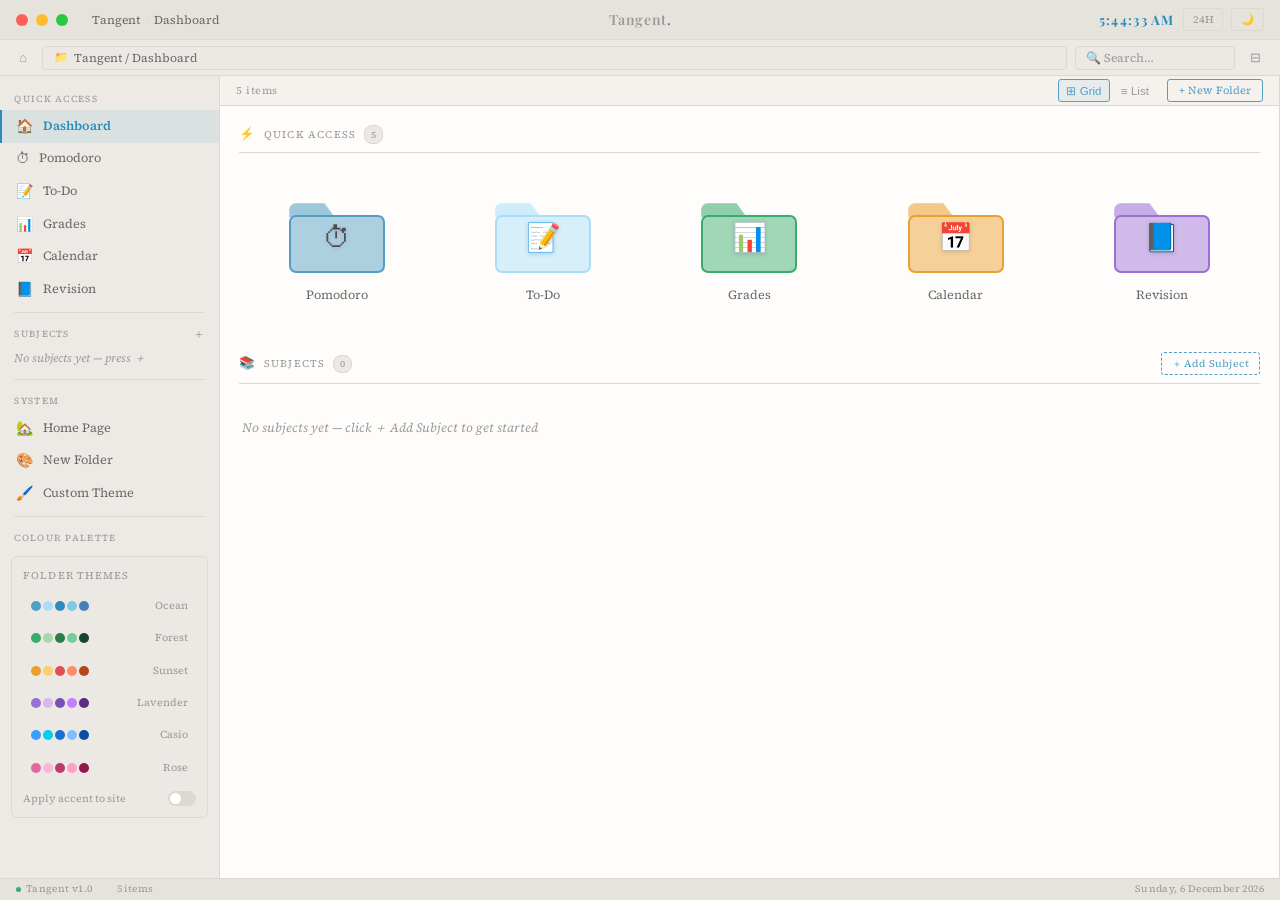
==== commit a5c3b8f5: "Add files via upload" ====
--- a/dasboard.html
+++ b/dasboard.html
@@ -1,3711 +1,4405 @@
-<!DOCTYPE html>
-<html lang="en" data-theme="light">
-<head>
-  <meta charset="UTF-8" />
-  <meta name="viewport" content="width=device-width, initial-scale=1.0" />
-  <title>Tangent — Dashboard</title>
-
-  <!-- ═══════════════════════════════════════════════════
-       FONTS
-       Playfair Display = headings / titles
-       Source Serif 4   = body / UI text
-       To swap fonts, change the Google Fonts URL below
-       and update font-family references in the CSS.
-  ═══════════════════════════════════════════════════ -->
-  <link href="https://fonts.googleapis.com/css2?family=Playfair+Display:wght@400;600;700&family=Source+Serif+4:ital,wght@0,300;0,400;0,600;1,400&display=swap" rel="stylesheet">
-
-  <style>
-
-    /* ═══════════════════════════════════════════════════
-       CUSTOM CURSOR
-       The cursor is drawn as a 16×16 pixel art arrow SVG.
-       To change the cursor shape, edit the SVG path data
-       in the --cursor-url variable below, or replace with
-       a URL to your own .cur / .png file.
-       cursor-hotspot = the click point (x y) in pixels
-    ═══════════════════════════════════════════════════ */
-    :root {
-      --cursor-url: url("data:image/svg+xml,%3Csvg xmlns='http://www.w3.org/2000/svg' width='20' height='20' viewBox='0 0 20 20'%3E%3Cpolygon points='2,2 2,16 6,12 9,18 11,17 8,11 14,11' fill='%234c4c4c' stroke='%23ffffff' stroke-width='1.5'/%3E%3C/svg%3E");
-      --cursor-hotspot: 2 2;
-    }
-    /* Dark mode gets a lighter cursor */
-    [data-theme="dark"] {
-      --cursor-url: url("data:image/svg+xml,%3Csvg xmlns='http://www.w3.org/2000/svg' width='20' height='20' viewBox='0 0 20 20'%3E%3Cpolygon points='2,2 2,16 6,12 9,18 11,17 8,11 14,11' fill='%23d4e8f8' stroke='%23071624' stroke-width='1.5'/%3E%3C/svg%3E");
-    }
-
-    /* Apply cursor globally — change * to body if you only want it on the page bg */
-    * {
-      cursor: var(--cursor-url) var(--cursor-hotspot), auto !important;
-      margin: 0;
-      padding: 0;
-      box-sizing: border-box;
-    }
-
-    /* ═══════════════════════════════════════════════════
-       LIGHT THEME (default)
-       These are the base CSS variables used everywhere.
-       ─────────────────────────────────────────────────
-       --ink          = main text colour
-       --ink-light    = secondary text (labels, etc.)
-       --ink-muted    = disabled / placeholder text
-       --bg           = page background
-       --bg-card      = card / panel background
-       --bg-inset     = inputs, inset wells
-       --sidebar-bg   = left sidebar background
-       --accent       = primary interactive colour
-       --accent-dark  = hover/pressed accent
-       --primary      = soft highlight colour (A9DEF9 light blue)
-       --secondary    = deeper brand blue (2a8bbc)
-       --rule         = dividers / borders
-       --green        = success / high grade
-       --titlebar     = top bar background
-    ═══════════════════════════════════════════════════ */
-    :root {
-      --ink:         #4c4c4c;
-      --ink-light:   #6a6a6a;
-      --ink-muted:   #9a9a9a;
-      --bg:          #fffdfb;
-      --bg-card:     #f5f2ee;
-      --bg-inset:    #ece8e3;
-      --sidebar-bg:  #edeae5;
-      --accent:      #539ec4;
-      --accent-dark: #2a8bbc;
-      --primary:     #A9DEF9;
-      --secondary:   #2a8bbc;
-      --rule:        #dcd8d2;
-      --green:       #3aab6e;
-      --titlebar:    #e6e2dc;
-
-      /* ── Transition speed for theme switching ── */
-      --theme-transition: 0.25s;
-    }
-
-    /* ═══════════════════════════════════════════════════
-       DARK THEME
-       Applied when <html data-theme="dark">
-       Toggle via the 🌙/☀️ button in the title bar.
-    ═══════════════════════════════════════════════════ */
-    [data-theme="dark"] {
-      --ink:         #d4e8f8;
-      --ink-light:   #8bb5d4;
-      --ink-muted:   #4a7190;
-      --bg:          #071624;
-      --bg-card:     #0c2035;
-      --bg-inset:    #091b2e;
-      --sidebar-bg:  #050e1b;
-      --accent:      #3b9eff;
-      --accent-dark: #1a6fd4;
-      --primary:     #3b9eff;
-      --secondary:   #1a6fd4;
-      --rule:        #122840;
-      --green:       #00e080;
-      --titlebar:    #040d1a;
-    }
-
-    /* ── Smooth transitions when theme changes ── */
-    body, .sidebar, .titlebar, .toolbar, .statusbar,
-    .bcard, .folder-item, .detail-panel, .modal-box,
-    .ctx-menu, .t-input, .mini-input, .view-toolbar {
-      transition:
-        background var(--theme-transition),
-        border-color var(--theme-transition),
-        color var(--theme-transition);
-    }
-
-
-    /* ═══════════════════════════════════════════════════
-       BASE LAYOUT
-       The whole page is a flex column:
-         titlebar → toolbar → [sidebar | main | detail] → statusbar
-    ═══════════════════════════════════════════════════ */
-    html, body {
-      height: 100vh;
-      overflow: hidden;
-    }
-
-    body {
-      background: var(--bg);
-      color: var(--ink);
-      font-family: 'Source Serif 4', Georgia, serif;
-      font-size: 14px;
-      line-height: 1.5;
-      display: flex;
-      flex-direction: column;
-    }
-
-
-    /* ═══════════════════════════════════════════════════
-       TITLE BAR
-       Mimics a native OS window chrome.
-       Traffic-light buttons: close (red) goes home,
-       min (yellow) and max (green) are cosmetic for now.
-    ═══════════════════════════════════════════════════ */
-    .titlebar {
-      background: var(--titlebar);
-      border-bottom: 1px solid var(--rule);
-      height: 40px;
-      display: flex;
-      align-items: center;
-      justify-content: space-between;
-      padding: 0 1rem;
-      flex-shrink: 0;
-      user-select: none;
-      position: relative;
-      z-index: 50;
-    }
-
-    .titlebar-left { display: flex; align-items: center; gap: 0.5rem; }
-
-    /* ── Traffic light buttons ── */
-    .win-btn {
-      width: 12px; height: 12px;
-      border-radius: 50%;
-      border: none;
-      transition: filter 0.15s;
-    }
-    .win-btn:hover { filter: brightness(0.85); }
-    .win-close  { background: #ff5f57; }
-    .win-min    { background: #febc2e; }
-    .win-max    { background: #28c840; }
-
-    /* ── Breadcrumb path in title bar ── */
-    .titlebar-path {
-      display: flex;
-      align-items: center;
-      gap: 0.3rem;
-      font-size: 0.75rem;
-      color: var(--ink-muted);
-      margin-left: 1rem;
-    }
-    .titlebar-path span { color: var(--ink-light); }
-    .titlebar-path .sep { color: var(--rule); }
-
-    /* ── Centred app name ── */
-    .titlebar-center {
-      font-family: 'Playfair Display', serif;
-      font-size: 0.88rem;
-      font-weight: 600;
-      color: var(--ink-muted);
-      letter-spacing: 0.04em;
-      position: absolute;
-      left: 50%; transform: translateX(-50%);
-      pointer-events: none;
-    }
-    .titlebar-center span { color: var(--secondary); }
-
-    /* ── Right cluster: clock + toggles ── */
-    .titlebar-right {
-      display: flex;
-      align-items: center;
-      gap: 0.5rem;
-    }
-
-    #clock {
-      font-family: 'Playfair Display', serif;
-      font-size: 0.82rem;
-      font-weight: 700;
-      color: var(--secondary);
-      letter-spacing: 0.1em;
-    }
-    [data-theme="dark"] #clock {
-      color: #00d0f0;
-      text-shadow: 0 0 10px rgba(0,208,240,0.4);
-    }
-
-    /* Small pill buttons in the title bar */
-    .tb-pill {
-      background: transparent;
-      border: 1px solid var(--rule);
-      color: var(--ink-muted);
-      padding: 0.12rem 0.55rem;
-      border-radius: 3px;
-      font-size: 0.65rem;
-      font-family: 'Source Serif 4', serif;
-      transition: all 0.15s;
-      line-height: 1.6;
-    }
-    .tb-pill:hover { border-color: var(--accent); color: var(--accent); }
-
-
-    /* ═══════════════════════════════════════════════════
-       TOOLBAR (address bar row, just below title bar)
-    ═══════════════════════════════════════════════════ */
-    .toolbar {
-      background: var(--sidebar-bg);
-      border-bottom: 1px solid var(--rule);
-      height: 36px;
-      display: flex;
-      align-items: center;
-      padding: 0 0.8rem;
-      gap: 0.5rem;
-      flex-shrink: 0;
-    }
-
-    .toolbar-btn {
-      background: none; border: none;
-      color: var(--ink-muted);
-      font-size: 0.82rem;
-      padding: 0.2rem 0.4rem;
-      border-radius: 3px;
-      transition: all 0.12s;
-      line-height: 1;
-    }
-    .toolbar-btn:hover { background: var(--rule); color: var(--ink-light); }
-
-    .address-bar {
-      flex: 1;
-      background: var(--bg-inset);
-      border: 1px solid var(--rule);
-      border-radius: 4px;
-      height: 24px;
-      display: flex; align-items: center;
-      padding: 0 0.7rem; gap: 0.4rem;
-      font-size: 0.75rem; color: var(--ink-light);
-    }
-    .address-bar .addr-icon { color: var(--accent); font-size: 0.7rem; }
-
-    .toolbar-search {
-      background: var(--bg-inset);
-      border: 1px solid var(--rule);
-      border-radius: 4px;
-      height: 24px;
-      padding: 0 0.6rem;
-      font-size: 0.75rem;
-      color: var(--ink);
-      font-family: 'Source Serif 4', serif;
-      outline: none;
-      width: 160px;
-      transition: border-color 0.2s;
-    }
-    .toolbar-search::placeholder { color: var(--ink-muted); }
-    .toolbar-search:focus { border-color: var(--accent); }
-
-
-    /* ═══════════════════════════════════════════════════
-       MAIN EXPLORER LAYOUT
-       Three-column flex: sidebar | content | detail panel
-    ═══════════════════════════════════════════════════ */
-    .explorer {
-      display: flex;
-      flex: 1;
-      overflow: hidden;
-    }
-
-
-    /* ═══════════════════════════════════════════════════
-       LEFT SIDEBAR
-       Navigation tree + palette controls.
-       Width: 220px (change --sidebar-width to resize)
-    ═══════════════════════════════════════════════════ */
-    :root { --sidebar-width: 220px; }
-
-    .sidebar {
-      width: var(--sidebar-width);
-      flex-shrink: 0;
-      background: var(--sidebar-bg);
-      border-right: 1px solid var(--rule);
-      overflow-y: auto;
-      display: flex;
-      flex-direction: column;
-      padding: 0.5rem 0;
-    }
-
-    .sidebar::-webkit-scrollbar { width: 3px; }
-    .sidebar::-webkit-scrollbar-thumb { background: var(--rule); border-radius: 2px; }
-
-    /* Section heading (e.g. "Quick Access") */
-    .sb-heading {
-      font-size: 0.58rem;
-      letter-spacing: 0.14em;
-      text-transform: uppercase;
-      color: var(--ink-muted);
-      padding: 0.5rem 0.9rem 0.25rem;
-    }
-
-    /* Individual nav item */
-    .sb-item {
-      display: flex;
-      align-items: center;
-      gap: 0.55rem;
-      padding: 0.36rem 0.9rem;
-      font-size: 0.79rem;
-      color: var(--ink-light);
-      border-left: 2px solid transparent;
-      transition: background 0.12s, color 0.12s, border-color 0.12s;
-      white-space: nowrap;
-    }
-    .sb-item:hover { background: var(--rule); color: var(--ink); }
-    .sb-item.active {
-      background: rgba(83,158,196,0.12);
-      color: var(--secondary);
-      border-left-color: var(--secondary);
-      font-weight: 600;
-    }
-    [data-theme="dark"] .sb-item.active {
-      background: rgba(59,158,255,0.1);
-      color: var(--accent);
-      border-left-color: var(--accent);
-    }
-    .sb-item .si { font-size: 0.88rem; flex-shrink: 0; }
-
-    .sb-divider { height: 1px; background: var(--rule); margin: 0.4rem 0.9rem; }
-
-    /* ─────────────────────────────────────
-       GLOBAL PALETTE PANEL (in sidebar)
-       Users pick a palette here to recolour
-       all folders AND optionally the whole UI.
-    ───────────────────────────────────── */
-    .palette-panel {
-      margin: 0.4rem 0.7rem;
-      background: var(--bg-inset);
-      border: 1px solid var(--rule);
-      border-radius: 6px;
-      padding: 0.7rem;
-    }
-
-    .palette-panel-title {
-      font-size: 0.65rem;
-      letter-spacing: 0.1em;
-      text-transform: uppercase;
-      color: var(--ink-muted);
-      margin-bottom: 0.55rem;
-    }
-
-    /* Preset palette rows — each is a clickable swatch strip */
-    .palette-presets {
-      display: flex;
-      flex-direction: column;
-      gap: 0.35rem;
-      margin-bottom: 0.6rem;
-    }
-
-    .palette-preset {
-      display: flex;
-      align-items: center;
-      gap: 0.4rem;
-      padding: 0.28rem 0.4rem;
-      border-radius: 4px;
-      border: 1px solid transparent;
-      transition: border-color 0.15s, background 0.15s;
-    }
-    .palette-preset:hover { border-color: var(--accent); background: var(--rule); }
-    .palette-preset.active { border-color: var(--secondary); background: rgba(83,158,196,0.1); }
-    [data-theme="dark"] .palette-preset.active { border-color: var(--accent); background: rgba(59,158,255,0.1); }
-
-    /* The mini colour dots in each preset strip */
-    .palette-dots { display: flex; gap: 2px; flex: 1; }
-    .palette-dot  { width: 10px; height: 10px; border-radius: 50%; }
-
-    .palette-preset-name {
-      font-size: 0.66rem;
-      color: var(--ink-muted);
-      white-space: nowrap;
-    }
-
-    /* ── Apply to whole site toggle ── */
-    .palette-site-row {
-      display: flex;
-      align-items: center;
-      justify-content: space-between;
-      margin-top: 0.5rem;
-    }
-
-    .palette-site-label {
-      font-size: 0.65rem;
-      color: var(--ink-muted);
-    }
-
-    /* Tiny toggle switch */
-    .toggle-wrap { position: relative; width: 28px; height: 15px; }
-    .toggle-wrap input { opacity: 0; width: 0; height: 0; position: absolute; }
-    .toggle-track {
-      position: absolute; inset: 0;
-      background: var(--rule);
-      border-radius: 10px;
-      transition: background 0.2s;
-    }
-    .toggle-wrap input:checked + .toggle-track { background: var(--accent); }
-    .toggle-thumb {
-      position: absolute;
-      top: 2px; left: 2px;
-      width: 11px; height: 11px;
-      background: white;
-      border-radius: 50%;
-      transition: left 0.2s;
-      pointer-events: none;
-    }
-    .toggle-wrap input:checked ~ .toggle-thumb { left: 15px; }
-
-
-    /* ═══════════════════════════════════════════════════
-       MAIN CONTENT AREA
-    ═══════════════════════════════════════════════════ */
-    .main-area {
-      flex: 1;
-      display: flex;
-      flex-direction: column;
-      overflow: hidden;
-    }
-
-    /* Strip just below the toolbar with view controls */
-    .view-bar {
-      height: 30px;
-      border-bottom: 1px solid var(--rule);
-      background: var(--bg-card);
-      display: flex;
-      align-items: center;
-      padding: 0 1rem;
-      gap: 0.7rem;
-      flex-shrink: 0;
-    }
-
-    .view-bar-label { font-size: 0.66rem; color: var(--ink-muted); letter-spacing: 0.05em; }
-    .view-btns { display: flex; gap: 0.2rem; margin-left: auto; }
-
-    .view-btn {
-      background: none;
-      border: 1px solid transparent;
-      color: var(--ink-muted);
-      font-size: 0.72rem;
-      padding: 0.18rem 0.45rem;
-      border-radius: 3px;
-      transition: all 0.12s;
-    }
-    .view-btn:hover { border-color: var(--rule); color: var(--ink-light); }
-    .view-btn.active { border-color: var(--accent); color: var(--accent); background: rgba(83,158,196,0.08); }
-    [data-theme="dark"] .view-btn.active { background: rgba(59,158,255,0.08); }
-
-    /* ── New Folder button ── */
-    .btn-new-folder {
-      font-size: 0.68rem;
-      padding: 0.2rem 0.7rem;
-      margin-left: 0.4rem;
-      border-radius: 3px;
-      border: 1px solid var(--accent);
-      background: transparent;
-      color: var(--accent);
-      font-family: 'Source Serif 4', serif;
-      transition: all 0.15s;
-    }
-    .btn-new-folder:hover { background: var(--accent); color: white; }
-
-    /* Scrollable file area */
-    .content-scroll {
-      flex: 1;
-      overflow-y: auto;
-      padding: 1.2rem;
-    }
-    .content-scroll::-webkit-scrollbar { width: 5px; }
-    .content-scroll::-webkit-scrollbar-thumb { background: var(--rule); border-radius: 3px; }
-
-
-    /* ═══════════════════════════════════════════════════
-       FOLDER GRID
-       Grid size is controlled by --folder-min-width.
-       Increase to make folders larger, decrease for more columns.
-       Default: 160px → gives ~5 cols on a 900px area.
-    ═══════════════════════════════════════════════════ */
-    :root { --folder-min-width: 160px; }
-
-    .folder-grid {
-      display: grid;
-      grid-template-columns: repeat(auto-fill, minmax(var(--folder-min-width), 1fr));
-      gap: 1rem;
-      padding: 0.2rem;
-    }
-
-    /* List view overrides */
-    .folder-grid.list-view {
-      grid-template-columns: 1fr;
-      gap: 0.12rem;
-      padding: 0;
-    }
-
-    /* ─────────────────────────────────────
-       FOLDER ITEM
-       Each folder is a card with an SVG body,
-       an emoji/image overlay, and a name label.
-    ───────────────────────────────────── */
-    .folder-item {
-      display: flex;
-      flex-direction: column;
-      align-items: center;
-      padding: 1.4rem 0.8rem 0.9rem;
-      border-radius: 8px;
-      border: 1px solid transparent;
-      gap: 0.65rem;
-      text-align: center;
-      position: relative;
-      transition: background 0.15s, border-color 0.15s, transform 0.15s;
-    }
-
-    .folder-item:hover {
-      background: rgba(169,222,249,0.2);
-      border-color: rgba(83,158,196,0.25);
-      transform: translateY(-2px);
-    }
-    [data-theme="dark"] .folder-item:hover {
-      background: rgba(59,158,255,0.07);
-      border-color: rgba(59,158,255,0.18);
-    }
-
-    .folder-item.selected { background: rgba(169,222,249,0.35); border-color: var(--secondary); }
-    [data-theme="dark"] .folder-item.selected { background: rgba(59,158,255,0.14); border-color: var(--accent); }
-
-    /* ── Folder icon container ──
-       Width/height control icon size.
-       Change --folder-icon-size to scale uniformly.
-    */
-    :root { --folder-icon-size: 100px; }
-
-    .folder-icon-wrap {
-      position: relative;
-      width: var(--folder-icon-size);
-      height: calc(var(--folder-icon-size) * 0.82);
-      flex-shrink: 0;
-    }
-
-    /* SVG folder shape — fills the wrap */
-    .folder-svg { width: 100%; height: 100%; }
-
-    /* ── Custom image ──
-       When a user uploads an image, it completely replaces the
-       folder SVG at exactly the same size as the icon-wrap.
-       The SVG and emoji are hidden; only the image shows.
-       border-radius gives it slightly rounded corners to look
-       like a thumbnail — change to 0 for sharp edges.         */
-    .folder-img-cover {
-      position: absolute;
-      inset: 0;                    /* fill the entire icon-wrap exactly */
-      width: 100%;
-      height: 100%;
-      border-radius: 5px;          /* rounded corners — set to 0 for sharp */
-      object-fit: cover;           /* crop to fill without stretching */
-      display: none;               /* hidden unless .has-image is set */
-      box-shadow: 0 2px 8px rgba(0,0,0,0.15);
-    }
-
-    /* Show image + hide SVG and emoji when .has-image is present */
-    .folder-item.has-image .folder-img-cover { display: block; }
-    .folder-item.has-image .folder-emoji     { display: none; }
-    .folder-item.has-image .folder-svg       { display: none; }
-
-    /* Emoji overlay centred on folder body */
-    .folder-emoji {
-      position: absolute;
-      top: 52%; left: 50%;
-      transform: translate(-50%, -50%);
-      font-size: calc(var(--folder-icon-size) * 0.28);
-      line-height: 1;
-      pointer-events: none;
-      filter: drop-shadow(0 1px 2px rgba(0,0,0,0.15));
-    }
-
-    /* Folder name label */
-    .folder-name {
-      font-size: 0.78rem;
-      color: var(--ink-light);
-      overflow: hidden;
-      text-overflow: ellipsis;
-      white-space: nowrap;
-      max-width: 130px;
-      width: 100%;
-    }
-    .folder-item:hover .folder-name  { color: var(--ink); }
-    .folder-item.selected .folder-name { color: var(--secondary); font-weight: 600; }
-    [data-theme="dark"] .folder-item.selected .folder-name { color: var(--accent); }
-
-    /* ── List view layout overrides ── */
-    .folder-grid.list-view .folder-item {
-      flex-direction: row;
-      padding: 0.3rem 0.6rem;
-      gap: 0.6rem;
-      text-align: left;
-      border-radius: 3px;
-      transform: none;
-    }
-    .folder-grid.list-view .folder-item:hover { transform: none; }
-    .folder-grid.list-view .folder-icon-wrap { width: 22px; height: 18px; --folder-icon-size: 22px; }
-    .folder-grid.list-view .folder-emoji { font-size: 0.62rem; top: 55%; }
-    .folder-grid.list-view .folder-name { font-size: 0.8rem; max-width: none; white-space: nowrap; }
-    /* In list view the icon-wrap shrinks to 22×18px, so the image
-       scales down automatically via inset:0 / width:100% / height:100% */
-    .folder-grid.list-view .folder-img-cover { border-radius: 3px; }
-
-
-    /* ═══════════════════════════════════════════════════
-       DETAIL PANEL (right side)
-       Slides open when a folder is selected.
-       Width controlled by --detail-width.
-    ═══════════════════════════════════════════════════ */
-    :root { --detail-width: 240px; }
-
-    .detail-panel {
-      width: 0;
-      overflow: hidden;
-      border-left: 1px solid var(--rule);
-      background: var(--bg-card);
-      transition: width 0.22s ease;
-      flex-shrink: 0;
-    }
-    .detail-panel.open { width: var(--detail-width); }
-
-    .detail-inner {
-      width: var(--detail-width);
-      padding: 1.1rem;
-      overflow-y: auto;
-      height: 100%;
-    }
-
-    .detail-title { font-family: 'Playfair Display', serif; font-size: 0.95rem; font-weight: 600; color: var(--ink); margin-bottom: 0.2rem; }
-    .detail-meta  { font-size: 0.7rem; color: var(--ink-muted); font-style: italic; margin-bottom: 1rem; padding-bottom: 0.9rem; border-bottom: 1px solid var(--rule); }
-
-
-    /* ═══════════════════════════════════════════════════
-       STATUS BAR
-    ═══════════════════════════════════════════════════ */
-    .statusbar {
-      height: 22px;
-      background: var(--titlebar);
-      border-top: 1px solid var(--rule);
-      display: flex; align-items: center;
-      padding: 0 1rem; gap: 1.5rem;
-      flex-shrink: 0;
-    }
-    .statusbar span { font-size: 0.62rem; color: var(--ink-muted); letter-spacing: 0.04em; }
-    .status-dot { width: 5px; height: 5px; background: var(--green); border-radius: 50%; display: inline-block; margin-right: 0.3rem; }
-
-
-    /* ═══════════════════════════════════════════════════
-       TOOL PANELS
-       Shown in the main area when a folder is opened.
-       Each panel has a header + scrollable body.
-    ═══════════════════════════════════════════════════ */
-    /* homeView lives inside content-scroll */
-    #homeView { display: block; }
-
-    /* Tool panels are siblings to content-scroll inside .main-area
-       When visible they use flex:1 to fill the remaining height.
-       content-scroll is hidden when a panel is showing.           */
-    .tool-panel {
-      display: none;
-      flex-direction: column;
-      flex: 1;          /* fill remaining height in main-area */
-      min-height: 0;    /* allow shrinking inside flex parent  */
-      overflow: hidden;
-    }
-    .tool-panel.visible { display: flex; }
-
-    /* Hide the scroll container when a panel is active */
-    .panel-active .content-scroll { display: none; }
-    .panel-active .view-bar       { display: none; }
-
-    .tp-header {
-      padding: 1rem 1.2rem 0.7rem;
-      border-bottom: 1px solid var(--rule);
-      display: flex; align-items: baseline; gap: 0.7rem;
-    }
-    .tp-title { font-family: 'Playfair Display', serif; font-size: 1.2rem; font-weight: 600; color: var(--ink); }
-    .tp-sub   { font-size: 0.74rem; color: var(--ink-muted); font-style: italic; }
-
-    .tp-body { flex: 1; overflow-y: auto; padding: 1.2rem; }
-    .tp-body::-webkit-scrollbar { width: 4px; }
-    .tp-body::-webkit-scrollbar-thumb { background: var(--rule); border-radius: 2px; }
-
-
-    /* ═══════════════════════════════════════════════════
-       SHARED INPUT / BUTTON STYLES
-       Used across all tool panels.
-    ═══════════════════════════════════════════════════ */
-    .t-input {
-      width: 100%;
-      padding: 0.5rem 0.75rem;
-      border-radius: 4px;
-      border: 1px solid var(--rule);
-      background: var(--bg);
-      font-family: 'Source Serif 4', serif;
-      font-size: 0.85rem;
-      color: var(--ink);
-      outline: none;
-      transition: border-color 0.2s, box-shadow 0.2s;
-    }
-    .t-input::placeholder { color: var(--ink-muted); }
-    .t-input:focus { border-color: var(--accent); box-shadow: 0 0 0 3px rgba(83,158,196,0.12); }
-    [data-theme="dark"] .t-input:focus { box-shadow: 0 0 0 3px rgba(59,158,255,0.1); }
-
-    .t-btn {
-      padding: 0.45rem 1rem;
-      border-radius: 4px;
-      border: 1px solid var(--rule);
-      background: var(--bg-inset);
-      font-size: 0.8rem; font-weight: 600;
-      font-family: 'Source Serif 4', serif;
-      color: var(--ink-light);
-      white-space: nowrap;
-      transition: all 0.15s;
-    }
-    .t-btn:hover { border-color: var(--accent); color: var(--accent); }
-    .t-btn.primary { background: var(--accent); border-color: var(--accent); color: white; }
-    .t-btn.primary:hover { background: var(--accent-dark); border-color: var(--accent-dark); }
-
-
-    /* ═══════════════════════════════════════════════════
-       POMODORO TOOL
-       Layout (top→bottom):
-         1. Yeolputa stats bar  — total H / M / S recorded
-         2. Subject tabs        — one tab per subject
-         3. Subject detail pane — tasks + session log for selected subject
-         4. Timer ring + controls
-       ─────────────────────────────────────────────────
-       To change the ring size: edit width/height of .pom-ring
-       AND update CIRCUM = 2 × π × r in the JS.
-    ═══════════════════════════════════════════════════ */
-
-    /* ── Yeolputa stats bar ──
-       Big H / M / S tiles across the top, showing all-time totals.
-       Inspired by the Yeolputa study-timer "recorded time" display.  */
-    .pom-stats-bar {
-      display: grid;
-      grid-template-columns: 1fr 1fr 1fr;
-      gap: 1px;
-      background: var(--rule);
-      border: 1px solid var(--rule);
-      border-radius: 8px;
-      overflow: hidden;
-      margin-bottom: 1.2rem;
-      flex-shrink: 0;
-    }
-
-    .pom-stat-tile {
-      background: var(--bg-card);
-      padding: 0.9rem 1rem 0.7rem;
-      text-align: center;
-    }
-
-    .pom-stat-num {
-      font-family: 'Playfair Display', serif;
-      font-size: 2rem;
-      font-weight: 700;
-      color: var(--secondary);
-      line-height: 1;
-      letter-spacing: -0.02em;
-    }
-    [data-theme="dark"] .pom-stat-num { color: #00d0f0; text-shadow: 0 0 10px rgba(0,208,240,0.3); }
-
-    .pom-stat-unit {
-      font-size: 0.6rem;
-      letter-spacing: 0.12em;
-      text-transform: uppercase;
-      color: var(--ink-muted);
-      margin-top: 0.2rem;
-    }
-
-    /* ── Subject tabs row ── */
-    .pom-subject-bar {
-      display: flex;
-      gap: 0.3rem;
-      flex-wrap: wrap;
-      margin-bottom: 0.9rem;
-      align-items: center;
-      flex-shrink: 0;
-    }
-
-    .pom-subject-tab {
-      padding: 0.28rem 0.75rem;
-      border-radius: 20px;
-      border: 1px solid var(--rule);
-      font-size: 0.74rem;
-      color: var(--ink-muted);
-      background: var(--bg-inset);
-      transition: all 0.15s;
-      white-space: nowrap;
-    }
-    .pom-subject-tab:hover { border-color: var(--accent); color: var(--accent); }
-    .pom-subject-tab.active {
-      background: var(--accent);
-      border-color: var(--accent);
-      color: white;
-      font-weight: 600;
-    }
-
-    /* Add subject button pill */
-    .pom-add-subject-btn {
-      padding: 0.25rem 0.65rem;
-      border-radius: 20px;
-      border: 1px dashed var(--rule);
-      font-size: 0.72rem;
-      color: var(--ink-muted);
-      background: transparent;
-      font-family: 'Source Serif 4', serif;
-      transition: all 0.15s;
-    }
-    .pom-add-subject-btn:hover { border-color: var(--accent); color: var(--accent); }
-
-    /* ── Main timer area ── */
-    .pom-main {
-      display: flex;
-      gap: 2rem;
-      align-items: flex-start;
-      flex: 1;
-      min-height: 0;
-    }
-
-    /* Left: ring + controls */
-    .pom-timer-col {
-      display: flex;
-      flex-direction: column;
-      align-items: center;
-      gap: 1rem;
-      flex-shrink: 0;
-    }
-
-    /* Change r="80" in the SVG + CIRCUM in JS if you resize */
-    .pom-ring { position: relative; width: 180px; height: 180px; }
-    .pom-ring svg { width: 180px; height: 180px; transform: rotate(-90deg); }
-    .pom-ring circle { fill: none; stroke-width: 12; stroke-linecap: round; }
-    .pom-ring .bg { stroke: var(--rule); }
-    .pom-ring .progress {
-      stroke: var(--accent);
-      stroke-dasharray: 502.65;    /* 2π × 80 — update if r changes */
-      stroke-dashoffset: 0;
-      transition: stroke-dashoffset 0.5s linear;
-      filter: drop-shadow(0 0 6px rgba(83,158,196,0.45));
-    }
-    [data-theme="dark"] .pom-ring .progress { filter: drop-shadow(0 0 8px rgba(59,158,255,0.7)); }
-
-    .pom-time {
-      position: absolute; top: 50%; left: 50%;
-      transform: translate(-50%,-50%);
-      font-family: 'Playfair Display', serif;
-      font-size: 2.1rem; font-weight: 700;
-      color: var(--secondary);
-      text-align: center;
-      line-height: 1;
-    }
-    [data-theme="dark"] .pom-time { color: #00d0f0; text-shadow: 0 0 14px rgba(0,208,240,0.4); }
-
-    /* Session duration label inside the ring below the time */
-    .pom-ring-label {
-      position: absolute; top: 62%; left: 50%;
-      transform: translate(-50%, 0);
-      font-size: 0.58rem;
-      letter-spacing: 0.08em;
-      text-transform: uppercase;
-      color: var(--ink-muted);
-      white-space: nowrap;
-    }
-
-    /* Right: subject detail pane */
-    .pom-detail-col {
-      flex: 1;
-      display: flex;
-      flex-direction: column;
-      gap: 0.8rem;
-      min-width: 0;
-      overflow-y: auto;
-      max-height: 340px;
-    }
-    .pom-detail-col::-webkit-scrollbar { width: 3px; }
-    .pom-detail-col::-webkit-scrollbar-thumb { background: var(--rule); border-radius: 2px; }
-
-    /* "No subject selected" placeholder */
-    .pom-no-subject {
-      font-size: 0.82rem;
-      color: var(--ink-muted);
-      font-style: italic;
-      padding: 1rem 0;
-    }
-
-    /* Subject name + total time header */
-    .pom-subject-header {
-      display: flex;
-      justify-content: space-between;
-      align-items: baseline;
-      padding-bottom: 0.5rem;
-      border-bottom: 1px solid var(--rule);
-    }
-    .pom-subject-name {
-      font-family: 'Playfair Display', serif;
-      font-size: 1rem;
-      font-weight: 600;
-      color: var(--ink);
-    }
-    .pom-subject-total {
-      font-size: 0.72rem;
-      color: var(--accent);
-      font-family: 'Playfair Display', serif;
-      font-weight: 600;
-    }
-
-    /* Session log — list of past sessions */
-    .pom-session-log { list-style: none; display: flex; flex-direction: column; gap: 0; }
-    .pom-session-entry {
-      display: flex;
-      justify-content: space-between;
-      align-items: flex-start;
-      padding: 0.42rem 0;
-      border-bottom: 1px solid var(--rule);
-      font-size: 0.78rem;
-      gap: 0.6rem;
-    }
-    .pom-session-entry:last-child { border-bottom: none; }
-    .pom-session-note { color: var(--ink-light); flex: 1; }
-    .pom-session-dur  { color: var(--accent); font-family: 'Playfair Display', serif; font-weight: 600; flex-shrink: 0; }
-    .pom-session-del  { background: none; border: none; font-size: 0.7rem; color: var(--ink-muted); flex-shrink: 0; }
-    .pom-session-del:hover { color: #e05050; }
-
-    /* Linked to-do items under subject */
-    .pom-linked-todos { display: flex; flex-direction: column; gap: 0; }
-    .pom-linked-todo {
-      display: flex; align-items: center; gap: 0.5rem;
-      padding: 0.35rem 0;
-      border-bottom: 1px solid var(--rule);
-      font-size: 0.78rem;
-      color: var(--ink-light);
-    }
-    .pom-linked-todo:last-child { border-bottom: none; }
-    .pom-linked-todo.done { text-decoration: line-through; color: var(--ink-muted); }
-    .pom-linked-chk {
-      width: 12px; height: 12px; flex-shrink: 0;
-      border: 1.5px solid var(--rule); border-radius: 3px;
-      transition: all 0.15s; background: transparent;
-    }
-    .pom-linked-todo.done .pom-linked-chk { background: var(--green); border-color: var(--green); }
-
-    /* Section micro-heading inside detail pane */
-    .pom-detail-section {
-      font-size: 0.6rem;
-      letter-spacing: 0.1em;
-      text-transform: uppercase;
-      color: var(--ink-muted);
-      margin-bottom: 0.25rem;
-    }
-
-    /* What-did-you-study input (shown when session finishes) */
-    .pom-study-note-row { display: flex; gap: 0.4rem; }
-
-
-    /* ═══════════════════════════════════════════════════
-       TODO TOOL
-    ═══════════════════════════════════════════════════ */
-    .todo-list { list-style: none; }
-    .todo-list li {
-      display: flex; align-items: center; gap: 0.6rem;
-      padding: 0.55rem 0;
-      border-bottom: 1px solid var(--rule);
-      font-size: 0.85rem; color: var(--ink-light);
-    }
-    .todo-list li:last-child { border-bottom: none; }
-    .todo-list li .tl-del, .todo-list li .tl-ren {
-      background: none; border: none; font-size: 0.75rem;
-      color: var(--ink-muted); transition: color 0.15s;
-    }
-    .todo-list li .tl-del:hover { color: #e05050; }
-    .todo-list li .tl-ren:hover { color: var(--accent); }
-    .todo-list li .tl-spacer { flex: 1; }
-
-
-    /* ═══════════════════════════════════════════════════
-       GRADES TOOL
-    ═══════════════════════════════════════════════════ */
-    .grade-rows { display: flex; flex-direction: column; }
-    .grade-row {
-      display: flex; justify-content: space-between; align-items: center;
-      padding: 0.5rem 0; border-bottom: 1px solid var(--rule); font-size: 0.85rem;
-    }
-    .grade-row:last-child { border-bottom: none; }
-    .gscore { font-family: 'Playfair Display', serif; font-weight: 600; }
-    .gscore.high { color: var(--green); }
-    .gscore.mid  { color: var(--accent); }
-    .gscore.low  { color: #e05050; }
-
-
-    /* ═══════════════════════════════════════════════════
-       CALENDAR TOOL
-    ═══════════════════════════════════════════════════ */
-    .cal-month { font-family: 'Playfair Display', serif; font-size: 1rem; font-weight: 600; color: var(--secondary); margin-bottom: 0.7rem; }
-    [data-theme="dark"] .cal-month { color: var(--accent); }
-    .cal-grid { display: grid; grid-template-columns: repeat(7,1fr); gap: 3px; }
-    .cal-wd   { font-size: 0.6rem; font-weight: 600; letter-spacing: 0.06em; text-transform: uppercase; color: var(--ink-muted); text-align: center; padding: 0.2rem 0; }
-    .cal-grid div {
-      aspect-ratio: 1; display: flex; align-items: center; justify-content: center;
-      font-size: 0.76rem; border-radius: 4px; color: var(--ink-muted);
-      transition: background 0.12s;
-    }
-    .cal-grid div:hover { background: var(--rule); color: var(--ink-light); }
-    .cal-grid div.today {
-      background: var(--accent); color: white; font-weight: 700;
-      border-radius: 50%; box-shadow: 0 0 8px rgba(83,158,196,0.4);
-    }
-    [data-theme="dark"] .cal-grid div.today { box-shadow: 0 0 12px rgba(59,158,255,0.5); }
-
-
-    /* ═══════════════════════════════════════════════════
-       CONTEXT MENU (right-click on folder)
-    ═══════════════════════════════════════════════════ */
-    .ctx-menu {
-      position: fixed; z-index: 800;
-      background: var(--bg);
-      border: 1px solid var(--rule);
-      border-radius: 5px;
-      padding: 0.3rem 0;
-      min-width: 170px;
-      box-shadow: 0 8px 24px rgba(0,0,0,0.15);
-      display: none;
-    }
-    [data-theme="dark"] .ctx-menu { box-shadow: 0 8px 24px rgba(0,0,0,0.5); }
-    .ctx-menu.open { display: block; }
-
-    .ctx-item {
-      padding: 0.4rem 1rem;
-      font-size: 0.78rem; color: var(--ink-light);
-      display: flex; align-items: center; gap: 0.5rem;
-      transition: background 0.1s;
-    }
-    .ctx-item:hover { background: rgba(83,158,196,0.1); color: var(--ink); }
-    [data-theme="dark"] .ctx-item:hover { background: rgba(59,158,255,0.1); }
-    .ctx-sep { height: 1px; background: var(--rule); margin: 0.2rem 0; }
-    .ctx-danger { color: #e05050 !important; }
-    .ctx-danger:hover { background: rgba(224,80,80,0.08) !important; }
-
-
-    /* ═══════════════════════════════════════════════════
-       MODAL / OVERLAY
-       Used for: Customise Folder, New Folder
-    ═══════════════════════════════════════════════════ */
-    .modal-bg {
-      position: fixed; inset: 0;
-      background: rgba(200,195,188,0.55);
-      backdrop-filter: blur(6px);
-      z-index: 900;
-      display: flex; align-items: center; justify-content: center;
-      padding: 1.5rem;
-      opacity: 0; pointer-events: none;
-      transition: opacity 0.2s;
-    }
-    [data-theme="dark"] .modal-bg { background: rgba(4,12,26,0.82); }
-    .modal-bg.open { opacity: 1; pointer-events: all; }
-
-    .modal-box {
-      background: var(--bg);
-      border: 1px solid var(--rule);
-      border-top: 2px solid var(--accent);
-      border-radius: 8px;
-      padding: 1.5rem;
-      width: 100%; max-width: 420px;
-      max-height: 90vh; overflow-y: auto;
-      position: relative;
-      transform: scale(0.97) translateY(8px);
-      transition: transform 0.2s;
-    }
-    .modal-bg.open .modal-box { transform: scale(1) translateY(0); }
-
-    .modal-close {
-      position: absolute; top: 0.75rem; right: 0.75rem;
-      background: var(--bg-inset); border: 1px solid var(--rule);
-      color: var(--ink-muted); width: 22px; height: 22px;
-      border-radius: 3px; font-size: 0.8rem;
-      display: flex; align-items: center; justify-content: center;
-    }
-    .modal-close:hover { color: var(--ink); border-color: var(--ink-muted); }
-
-    .modal-title { font-family: 'Playfair Display', serif; font-size: 1.05rem; font-weight: 600; color: var(--ink); margin-bottom: 1.1rem; }
-
-    /* Section labels inside modal */
-    .m-label {
-      font-size: 0.62rem; letter-spacing: 0.1em;
-      text-transform: uppercase; color: var(--ink-muted);
-      margin-bottom: 0.45rem; margin-top: 0.9rem;
-      display: block;
-    }
-
-    /* ─── EMOJI PICKER ── */
-    .emoji-grid {
-      display: grid; grid-template-columns: repeat(8,1fr); gap: 0.3rem;
-    }
-    .emoji-opt {
-      width: 32px; height: 32px;
-      display: flex; align-items: center; justify-content: center;
-      font-size: 1.1rem; border-radius: 4px; border: 1px solid transparent;
-      transition: all 0.12s;
-    }
-    .emoji-opt:hover { background: var(--rule); }
-    .emoji-opt.sel { border-color: var(--accent); background: rgba(83,158,196,0.12); }
-
-    /* ─── COLOUR PALETTE PICKER ── */
-    /* Per-folder colour swatches */
-    .colour-grid { display: flex; gap: 0.4rem; flex-wrap: wrap; }
-    .colour-sw {
-      width: 22px; height: 22px; border-radius: 50%; border: 2px solid transparent;
-      transition: transform 0.12s, border-color 0.12s;
-    }
-    .colour-sw:hover { transform: scale(1.18); }
-    .colour-sw.sel { border-color: var(--ink); }
-
-    /* Hex input for custom colour */
-    .colour-hex-row { display: flex; gap: 0.5rem; align-items: center; margin-top: 0.5rem; }
-    .colour-preview-dot { width: 20px; height: 20px; border-radius: 50%; border: 1px solid var(--rule); flex-shrink: 0; }
-
-    /* ─── IMAGE UPLOAD ZONE ── */
-    .img-upload-zone {
-      border: 1.5px dashed var(--rule);
-      border-radius: 5px;
-      padding: 1rem;
-      text-align: center;
-      font-size: 0.78rem;
-      color: var(--ink-muted);
-      font-style: italic;
-      transition: border-color 0.2s;
-      margin-top: 0.3rem;
-    }
-    .img-upload-zone:hover { border-color: var(--accent); }
-    .img-upload-zone .upload-icon { font-size: 1.4rem; margin-bottom: 0.3rem; }
-
-    /* Image preview thumbnail */
-    .img-thumb {
-      width: 60px; height: 48px; object-fit: cover;
-      border-radius: 4px; border: 1px solid var(--rule);
-      margin-top: 0.5rem;
-      display: none;
-    }
-    .img-thumb.visible { display: block; }
-
-
-    /* ═══════════════════════════════════════════════════
-       THEME EDITOR MODAL
-       Full custom theme editor — edit any CSS variable.
-       ─────────────────────────────────────────────────
-       .theme-modal-bg  = backdrop overlay (separate from
-                          the folder customise modal so they
-                          can coexist without z-index fights)
-       .theme-modal-box = the editor panel itself
-    ═══════════════════════════════════════════════════ */
-    .theme-modal-bg {
-      position: fixed; inset: 0;
-      background: rgba(200,195,188,0.55);
-      backdrop-filter: blur(6px);
-      z-index: 950;                    /* above ctx menu (800) and customise modal (900) */
-      display: flex; align-items: center; justify-content: center;
-      padding: 1.5rem;
-      opacity: 0; pointer-events: none;
-      transition: opacity 0.2s;
-    }
-    [data-theme="dark"] .theme-modal-bg { background: rgba(4,12,26,0.85); }
-    .theme-modal-bg.open { opacity: 1; pointer-events: all; }
-
-    .theme-modal-box {
-      background: var(--bg);
-      border: 1px solid var(--rule);
-      border-top: 3px solid var(--accent);
-      border-radius: 8px;
-      padding: 1.5rem;
-      width: 100%; max-width: 500px;
-      max-height: 90vh; overflow-y: auto;
-      position: relative;
-      transform: scale(0.97) translateY(8px);
-      transition: transform 0.2s;
-    }
-    .theme-modal-bg.open .theme-modal-box { transform: scale(1) translateY(0); }
-
-    .theme-modal-box::-webkit-scrollbar { width: 4px; }
-    .theme-modal-box::-webkit-scrollbar-thumb { background: var(--rule); border-radius: 2px; }
-
-    /* Each row = label + colour picker + hex input */
-    .theme-row {
-      display: grid;
-      grid-template-columns: 1fr auto auto;
-      align-items: center;
-      gap: 0.5rem;
-      padding: 0.4rem 0;
-      border-bottom: 1px solid var(--rule);
-    }
-    .theme-row:last-of-type { border-bottom: none; }
-
-    .theme-var-label {
-      font-size: 0.76rem;
-      color: var(--ink-light);
-      font-family: 'Source Serif 4', serif;
-    }
-    .theme-var-desc {
-      font-size: 0.62rem;
-      color: var(--ink-muted);
-      font-style: italic;
-      margin-top: 1px;
-    }
-
-    /* Native colour picker — styled to look consistent */
-    .theme-colour-input {
-      width: 32px; height: 28px;
-      border-radius: 4px;
-      border: 1px solid var(--rule);
-      padding: 2px;
-      background: var(--bg-inset);
-      flex-shrink: 0;
-    }
-    .theme-colour-input::-webkit-color-swatch-wrapper { padding: 0; }
-    .theme-colour-input::-webkit-color-swatch { border: none; border-radius: 3px; }
-
-    /* Hex text box next to colour picker */
-    .theme-hex-input {
-      width: 82px;
-      padding: 0.28rem 0.5rem;
-      border-radius: 4px;
-      border: 1px solid var(--rule);
-      background: var(--bg-inset);
-      font-family: 'Source Serif 4', serif;
-      font-size: 0.74rem;
-      color: var(--ink);
-      outline: none;
-      transition: border-color 0.18s;
-    }
-    .theme-hex-input:focus { border-color: var(--accent); }
-
-    /* Section group header inside editor */
-    .theme-group {
-      font-size: 0.6rem;
-      letter-spacing: 0.12em;
-      text-transform: uppercase;
-      color: var(--ink-muted);
-      margin: 0.9rem 0 0.3rem;
-      padding-bottom: 0.2rem;
-      border-bottom: 1px dashed var(--rule);
-    }
-
-    /* Preset quick-apply buttons inside editor */
-    .theme-preset-bar {
-      display: flex; flex-wrap: wrap; gap: 0.35rem;
-      margin-bottom: 0.8rem;
-    }
-    .theme-preset-btn {
-      padding: 0.25rem 0.6rem;
-      border-radius: 3px;
-      border: 1px solid var(--rule);
-      font-size: 0.68rem;
-      font-family: 'Source Serif 4', serif;
-      color: var(--ink-light);
-      background: var(--bg-inset);
-      transition: all 0.14s;
-    }
-    .theme-preset-btn:hover { border-color: var(--accent); color: var(--accent); }
-
-    /* Live preview strip at the top of the editor */
-    .theme-preview-strip {
-      display: flex; gap: 0.4rem;
-      padding: 0.6rem; border-radius: 5px;
-      border: 1px solid var(--rule);
-      background: var(--bg-inset);
-      margin-bottom: 1rem;
-      flex-wrap: wrap;
-      align-items: center;
-    }
-    .theme-preview-dot {
-      width: 18px; height: 18px;
-      border-radius: 50%;
-      border: 1px solid rgba(0,0,0,0.08);
-      flex-shrink: 0;
-      transition: background 0.2s;
-    }
-    .theme-preview-label {
-      font-size: 0.62rem; color: var(--ink-muted); font-style: italic; margin-left: auto;
-    }
-
-    /* Save / reset buttons row */
-    .theme-actions {
-      display: flex; gap: 0.5rem; margin-top: 1.2rem;
-    }
-
-    /* ═══════════════════════════════════════════════════
-       REVISION TOOL
-    ═══════════════════════════════════════════════════ */
-    .rev-feature-grid { display: grid; grid-template-columns: repeat(3,1fr); gap: 0.7rem; }
-    .rev-feature {
-      background: var(--bg-inset); border: 1px solid var(--rule);
-      border-radius: 5px; padding: 0.8rem; text-align: center;
-    }
-    .rev-feature-icon { font-size: 1.1rem; margin-bottom: 0.3rem; }
-    .rev-feature-name { font-size: 0.7rem; font-weight: 600; color: var(--ink-light); margin-bottom: 0.15rem; }
-    .rev-feature-desc { font-size: 0.65rem; color: var(--ink-muted); }
-
-
-    /* ═══════════════════════════════════════════════════
-       SUBJECT OVERVIEW PANEL
-       Data card grid shown when a subject is opened.
-    ═══════════════════════════════════════════════════ */
-
-    /* Each data card inside the subject panel */
-    .subj-card {
-      background: var(--bg-card);
-      border: 1px solid var(--rule);
-      border-radius: 8px;
-      padding: 1rem 1.1rem;
-    }
-
-    /* Card heading row */
-    .subj-card-title {
-      font-size: 0.6rem;
-      letter-spacing: 0.12em;
-      text-transform: uppercase;
-      color: var(--ink-muted);
-      margin-bottom: 0.6rem;
-      display: flex;
-      align-items: center;
-      gap: 0.4rem;
-    }
-
-    /* Big stat number inside a card */
-    .subj-card-stat {
-      font-family: 'Playfair Display', serif;
-      font-size: 1.7rem;
-      font-weight: 700;
-      color: var(--secondary);
-      line-height: 1;
-      margin-bottom: 0.2rem;
-    }
-    [data-theme="dark"] .subj-card-stat { color: #00d0f0; }
-
-    .subj-card-meta {
-      font-size: 0.7rem;
-      color: var(--ink-muted);
-      font-style: italic;
-    }
-
-    /* Span the pomodoro / tasks card full width */
-    .subj-card.wide { grid-column: span 2; }
-
-    /* Compact list inside subject cards */
-    .subj-list { list-style: none; display: flex; flex-direction: column; gap: 0; }
-    .subj-list li {
-      display: flex; justify-content: space-between; align-items: center;
-      padding: 0.35rem 0;
-      border-bottom: 1px solid var(--rule);
-      font-size: 0.78rem;
-      color: var(--ink-light);
-    }
-    .subj-list li:last-child { border-bottom: none; }
-    .subj-list li .subj-li-val {
-      font-family: 'Playfair Display', serif;
-      font-weight: 600;
-    }
-    .subj-list li .subj-li-val.high { color: var(--green); }
-    .subj-list li .subj-li-val.mid  { color: var(--accent); }
-    .subj-list li .subj-li-val.low  { color: #e05050; }
-
-    /* Empty state label */
-    .subj-empty {
-      font-size: 0.74rem;
-      color: var(--ink-muted);
-      font-style: italic;
-    }
-
-    /* Subject panel emoji/colour picker badge in header */
-    .subj-header-actions {
-      display: flex; gap: 0.4rem; margin-left: auto;
-    }
-
-  </style>
-</head>
-<body>
-
-  <!-- ═══════════════════════════════════════════════════
-       TITLE BAR
-  ═══════════════════════════════════════════════════ -->
-  <div class="titlebar">
-
-    <!-- Traffic light + breadcrumb -->
-    <div class="titlebar-left">
-      <button class="win-btn win-close" onclick="window.location.href='index.html'" title="Back to home"></button>
-      <button class="win-btn win-min"></button>
-      <button class="win-btn win-max"></button>
-      <div class="titlebar-path">
-        <span>Tangent</span>
-        <span class="sep">›</span>
-        <span id="pathLabel">Dashboard</span>
-      </div>
-    </div>
-
-    <!-- Centred app name -->
-    <div class="titlebar-center">Tangent<span>.</span></div>
-
-    <!-- Clock + theme/format toggles -->
-    <div class="titlebar-right">
-      <span id="clock">--:--:--</span>
-      <!-- 24H/12H format toggle — edit label text to change display -->
-      <button class="tb-pill" id="fmtToggle">24H</button>
-      <!-- Dark mode toggle — 🌙 = switch to dark, ☀️ = switch to light -->
-      <button class="tb-pill" id="themeToggle">🌙</button>
-    </div>
-
-  </div>
-
-
-  <!-- ═══════════════════════════════════════════════════
-       TOOLBAR (address bar row)
-  ═══════════════════════════════════════════════════ -->
-  <div class="toolbar">
-    <button class="toolbar-btn" onclick="showHome()" title="Home">⌂</button>
-    <div class="address-bar">
-      <span class="addr-icon">📁</span>
-      <span id="addressText">Tangent / Dashboard</span>
-    </div>
-    <!-- Search filters visible folders in real time -->
-    <input class="toolbar-search" id="searchInput" placeholder="🔍 Search…" />
-    <!-- Toggle detail panel open/close -->
-    <button class="toolbar-btn" onclick="toggleDetail()" title="Toggle info panel">⊟</button>
-  </div>
-
-
-  <!-- ═══════════════════════════════════════════════════
-       EXPLORER BODY
-  ═══════════════════════════════════════════════════ -->
-  <div class="explorer">
-
-
-    <!-- ═══════════════════════════════════════════
-         LEFT SIDEBAR
-    ═══════════════════════════════════════════ -->
-    <div class="sidebar">
-
-      <!-- Quick-access nav links — clicking jumps straight to that tool -->
-      <div class="sb-heading">Quick Access</div>
-      <div class="sb-item active" data-nav="home"     onclick="sideNav(this,'home')">     <span class="si">🏠</span> Dashboard</div>
-      <div class="sb-item"        data-nav="pomodoro" onclick="sideNav(this,'pomodoro')"> <span class="si">⏱</span> Pomodoro</div>
-      <div class="sb-item"        data-nav="todo"     onclick="sideNav(this,'todo')">     <span class="si">📝</span> To-Do</div>
-      <div class="sb-item"        data-nav="grades"   onclick="sideNav(this,'grades')">   <span class="si">📊</span> Grades</div>
-      <div class="sb-item"        data-nav="calendar" onclick="sideNav(this,'calendar')"> <span class="si">📅</span> Calendar</div>
-      <div class="sb-item"        data-nav="revision" onclick="sideNav(this,'revision')"> <span class="si">📘</span> Revision</div>
-
-      <div class="sb-divider"></div>
-
-      <!-- ── SUBJECTS ──
-           Populated dynamically from pomSubjects array.
-           Each subject gets its own sidebar entry.
-           Clicking opens a subject overview panel.      -->
-      <div style="display:flex;align-items:center;justify-content:space-between;padding:0.5rem 0.9rem 0.25rem">
-        <div class="sb-heading" style="padding:0">Subjects</div>
-        <button onclick="openAddSubjectSidebar()" title="Add subject"
-                style="background:none;border:none;color:var(--ink-muted);font-size:0.75rem;line-height:1;transition:color 0.15s"
-                onmouseenter="this.style.color='var(--accent)'"
-                onmouseleave="this.style.color='var(--ink-muted)'">＋</button>
-      </div>
-
-      <!-- Inline add-subject form in sidebar -->
-      <div id="sbAddSubjectForm" style="display:none;flex-direction:column;gap:0.3rem;padding:0.2rem 0.7rem 0.4rem">
-        <input type="text" id="sbSubjectInput" class="t-input"
-               placeholder="Subject name…"
-               style="height:26px;font-size:0.76rem;padding:0.2rem 0.5rem" />
-        <div style="display:flex;gap:0.3rem">
-          <button class="t-btn primary" onclick="confirmAddSubjectSidebar()"
-                  style="flex:1;height:24px;font-size:0.7rem;padding:0">Add</button>
-          <button class="t-btn" onclick="cancelAddSubjectSidebar()"
-                  style="height:24px;font-size:0.7rem;padding:0 0.4rem">✕</button>
-        </div>
-      </div>
-
-      <!-- Subject items rendered here by JS -->
-      <div id="sbSubjectList"></div>
-
-      <div class="sb-divider"></div>
-
-      <!-- System shortcuts -->
-      <div class="sb-heading">System</div>
-      <div class="sb-item" onclick="window.location.href='index.html'"><span class="si">🏡</span> Home Page</div>
-      <div class="sb-item" onclick="openCustomise(null)"><span class="si">🎨</span> New Folder</div>
-      <!-- Custom Theme button — opens the full theme editor modal -->
-      <div class="sb-item" onclick="openThemeEditor()"><span class="si">🖌️</span> Custom Theme</div>
-
-      <div class="sb-divider"></div>
-
-      <!-- ─────────────────────────────────────────────
-           GLOBAL PALETTE PANEL
-           Click a preset strip to recolour ALL folders.
-           Toggle "Apply to site" to also shift the UI accent.
-           ─────────────────────────────────────────── -->
-      <div class="sb-heading">Colour Palette</div>
-      <div class="palette-panel">
-        <div class="palette-panel-title">Folder themes</div>
-
-        <!-- Preset palette strips — each defined in PALETTES array in JS.
-             To add a palette, push a new entry to the PALETTES array below. -->
-        <div class="palette-presets" id="palettePresets">
-          <!-- Rendered by JS -->
-        </div>
-
-        <!-- When checked, the first colour of the chosen palette also
-             updates --accent / --accent-dark on the whole site -->
-        <div class="palette-site-row">
-          <span class="palette-site-label">Apply accent to site</span>
-          <label class="toggle-wrap">
-            <input type="checkbox" id="siteThemeToggle" />
-            <div class="toggle-track"></div>
-            <div class="toggle-thumb"></div>
-          </label>
-        </div>
-
-      </div><!-- /palette-panel -->
-
-    </div><!-- /sidebar -->
-
-
-    <!-- ═══════════════════════════════════════════
-         MAIN CONTENT
-    ═══════════════════════════════════════════ -->
-    <div class="main-area">
-
-      <!-- View switcher + new folder button -->
-      <div class="view-bar">
-        <span class="view-bar-label" id="viewLabel">5 items</span>
-        <div class="view-btns">
-          <button class="view-btn active" id="vGrid" onclick="setView('grid')">⊞ Grid</button>
-          <button class="view-btn"        id="vList" onclick="setView('list')">≡ List</button>
-          <button class="btn-new-folder"  onclick="openCustomise(null)">+ New Folder</button>
-        </div>
-      </div>
-
-      <!-- ── SCROLLABLE FILE AREA ── -->
-      <div class="content-scroll" id="contentScroll">
-
-        <!-- HOME — folder grid lives here -->
-        <div id="homeView">
-          <div class="folder-grid" id="folderGrid"></div>
-        </div>
-
-
-      </div><!-- /content-scroll -->
-
-      <!-- ── TOOL PANELS (siblings to content-scroll, fill main-area height) ──
-           Each panel uses flex:1 so it fills the available vertical space.
-           They are hidden via display:none / display:flex toggling. -->
-<!-- ═══════════════════════════════════════════════════
-             POMODORO PANEL
-             Layout:
-               ① Yeolputa stats bar  — all-time H / M / S
-               ② Subject tab bar     — one pill per subject
-               ③ pom-main row:
-                    LEFT  → ring timer + Start/Reset/Skip
-                    RIGHT → selected subject detail
-                           (session log + linked to-dos)
-             Data lives in pomSubjects[] array in JS.
-        ═══════════════════════════════════════════════════ -->
-        <div class="tool-panel" id="panel-pomodoro">
-          <div class="tp-header">
-            <span style="font-size:1.3rem">⏱</span>
-            <div>
-              <div class="tp-title">Pomodoro Timer</div>
-              <div class="tp-sub">Track study time by subject</div>
-            </div>
-          </div>
-
-          <div class="tp-body" style="display:flex;flex-direction:column;gap:0;overflow:hidden">
-
-            <!-- ① YEOLPUTA STATS BAR
-                 Shows cumulative hours / minutes / seconds across ALL subjects.
-                 Numbers update after every completed session.           -->
-            <div class="pom-stats-bar">
-              <div class="pom-stat-tile">
-                <div class="pom-stat-num" id="statHours">00</div>
-                <div class="pom-stat-unit">Hours</div>
-              </div>
-              <div class="pom-stat-tile">
-                <div class="pom-stat-num" id="statMins">00</div>
-                <div class="pom-stat-unit">Minutes</div>
-              </div>
-              <div class="pom-stat-tile">
-                <div class="pom-stat-num" id="statSecs">00</div>
-                <div class="pom-stat-unit">Seconds</div>
-              </div>
-            </div>
-
-            <!-- ② SUBJECT TAB BAR
-                 One pill per subject. Click to select.
-                 "+ Subject" opens the add-subject inline form.    -->
-            <div class="pom-subject-bar" id="pomSubjectBar">
-              <!-- rendered by JS -->
-              <button class="pom-add-subject-btn" id="pomAddSubjectBtn">+ Subject</button>
-            </div>
-
-            <!-- Inline add-subject form (hidden by default) -->
-            <div id="pomAddSubjectForm" style="display:none;gap:0.4rem;margin-bottom:0.7rem;align-items:center">
-              <input type="text" class="t-input" id="pomSubjectNameInput"
-                     placeholder="Subject name e.g. Biology"
-                     style="flex:1;height:30px;font-size:0.8rem;padding:0.3rem 0.6rem" />
-              <button class="t-btn primary" id="pomSubjectConfirm"
-                      style="height:30px;font-size:0.75rem;padding:0 0.7rem">Add</button>
-              <button class="t-btn" id="pomSubjectCancel"
-                      style="height:30px;font-size:0.75rem;padding:0 0.7rem">✕</button>
-            </div>
-
-            <!-- ③ MAIN TIMER + DETAIL ROW -->
-            <div class="pom-main">
-
-              <!-- LEFT: ring timer -->
-              <div class="pom-timer-col">
-
-                <!-- SVG ring — r="80", CIRCUM = 2π×80 ≈ 502.65 in JS -->
-                <div class="pom-ring" id="pomRing">
-                  <svg viewBox="0 0 180 180">
-                    <circle class="bg" cx="90" cy="90" r="80"/>
-                    <circle class="progress" cx="90" cy="90" r="80"/>
-                  </svg>
-                  <div class="pom-time" id="pomDisplay">25:00</div>
-                  <div class="pom-ring-label" id="pomRingLabel">focus</div>
-                </div>
-
-                <!-- Current subject badge shown under ring -->
-                <div id="pomActiveSubjectBadge"
-                     style="font-size:0.72rem;color:var(--ink-muted);font-style:italic;text-align:center;min-height:1rem"></div>
-
-                <!-- Timer control buttons -->
-                <div style="display:flex;gap:0.5rem;flex-wrap:wrap;justify-content:center">
-                  <button class="t-btn primary" id="pomStart">▶ Start</button>
-                  <button class="t-btn"         id="pomReset">↺ Reset</button>
-                  <button class="t-btn"         id="pomSkip" title="Mark session done without waiting">⏭ Skip</button>
-                </div>
-
-                <!-- Session duration selector
-                     To change available durations edit the options below. -->
-                <div style="display:flex;align-items:center;gap:0.4rem;font-size:0.72rem;color:var(--ink-muted)">
-                  <span>Duration:</span>
-                  <select id="pomDuration" class="t-input"
-                          style="width:auto;height:26px;font-size:0.72rem;padding:0 0.4rem">
-                    <option value="25">25 min</option>
-                    <option value="50">50 min</option>
-                    <option value="90">90 min</option>
-                    <option value="5">5 min (break)</option>
-                    <option value="15">15 min (break)</option>
-                  </select>
-                </div>
-
-              </div><!-- /pom-timer-col -->
-
-              <!-- RIGHT: subject detail pane -->
-              <div class="pom-detail-col" id="pomDetailCol">
-                <div class="pom-no-subject" id="pomNoSubject">
-                  Select or add a subject to start tracking time →
-                </div>
-                <!-- Subject detail rendered here by renderPomDetail() -->
-              </div>
-
-            </div><!-- /pom-main -->
-
-          </div><!-- /tp-body -->
-        </div>
-
-        <!-- TO-DO -->
-        <div class="tool-panel" id="panel-todo">
-          <div class="tp-header">
-            <span style="font-size:1.3rem">📝</span>
-            <div><div class="tp-title">To-Do List</div><div class="tp-sub">Everything on your plate today</div></div>
-          </div>
-          <div class="tp-body">
-            <div style="max-width:500px">
-              <ul class="todo-list" id="todoList"></ul>
-              <div style="display:flex;gap:0.5rem;margin-top:0.9rem">
-                <input type="text" class="t-input" id="taskInput" placeholder="Add a new task…" style="flex:1" />
-                <button class="t-btn primary" id="addTaskBtn">Add</button>
-              </div>
-            </div>
-          </div>
-        </div>
-
-        <!-- GRADES -->
-        <div class="tool-panel" id="panel-grades">
-          <div class="tp-header">
-            <span style="font-size:1.3rem">📊</span>
-            <div><div class="tp-title">Grade Tracker</div><div class="tp-sub">Log and track your subject scores</div></div>
-          </div>
-          <div class="tp-body">
-            <div style="max-width:500px">
-              <!-- Average summary block -->
-              <div style="display:flex;align-items:center;gap:1rem;padding:0.9rem;background:var(--bg-inset);border:1px solid var(--rule);border-radius:6px;margin-bottom:1.2rem">
-                <div>
-                  <div style="font-size:0.6rem;letter-spacing:0.1em;text-transform:uppercase;color:var(--ink-muted);margin-bottom:0.15rem">Average</div>
-                  <div id="gradeAvgNum" style="font-family:'Playfair Display',serif;font-size:1.9rem;font-weight:700;color:var(--green);line-height:1">—</div>
-                </div>
-                <div id="gradeAvgMeta" style="font-size:0.74rem;color:var(--ink-muted);font-style:italic">No grades yet</div>
-              </div>
-              <div class="grade-rows" id="gradeList"></div>
-              <div style="display:flex;gap:0.5rem;margin-top:0.9rem;flex-wrap:wrap">
-                <input type="text"   class="t-input" id="subjectInput" placeholder="Subject"  style="flex:2;min-width:110px" />
-                <input type="number" class="t-input" id="gradeInput"   placeholder="Grade %"  style="flex:1;min-width:70px;max-width:100px" min="0" max="100" />
-                <button class="t-btn primary" id="addGradeBtn">Add</button>
-              </div>
-            </div>
-          </div>
-        </div>
-
-        <!-- CALENDAR -->
-        <div class="tool-panel" id="panel-calendar">
-          <div class="tp-header">
-            <span style="font-size:1.3rem">📅</span>
-            <div><div class="tp-title">Calendar</div><div class="tp-sub">Stay oriented through the month</div></div>
-          </div>
-          <div class="tp-body">
-            <div style="max-width:320px">
-              <div class="cal-month" id="calMonth"></div>
-              <div class="cal-grid" id="calWd"  style="margin-bottom:3px"></div>
-              <div class="cal-grid" id="calDays"></div>
-            </div>
-          </div>
-        </div>
-
-        <!-- REVISION PUBLISHER -->
-        <div class="tool-panel" id="panel-revision">
-          <div class="tp-header">
-            <span style="font-size:1.3rem">📘</span>
-            <div><div class="tp-title">Smart Revision Publisher</div><div class="tp-sub">Turn notes into structured revision books</div></div>
-          </div>
-          <div class="tp-body">
-            <div style="max-width:500px;display:flex;flex-direction:column;gap:1rem">
-              <div class="img-upload-zone" onclick="document.getElementById('noteUpload').click()"
-                   onmouseenter="this.style.borderColor='var(--accent)'"
-                   onmouseleave="this.style.borderColor=''">
-                <div class="upload-icon">📸</div>
-                <div>Tap to upload photos of your handwritten notes</div>
-                <input type="file" id="noteUpload" multiple accept="image/*" hidden />
-              </div>
-              <div class="rev-feature-grid">
-                <div class="rev-feature"><div class="rev-feature-icon">📖</div><div class="rev-feature-name">Auto Chapters</div><div class="rev-feature-desc">Structured from your notes</div></div>
-                <div class="rev-feature"><div class="rev-feature-icon">📱</div><div class="rev-feature-name">QR Codes</div><div class="rev-feature-desc">Links to resources</div></div>
-                <div class="rev-feature"><div class="rev-feature-icon">📄</div><div class="rev-feature-name">PDF Export</div><div class="rev-feature-desc">Print-ready booklet</div></div>
-              </div>
-              <button class="t-btn primary" id="generateBtn" style="padding:0.7rem;font-size:0.86rem">📘 Generate Smart Book</button>
-            </div>
-          </div>
-        </div>
-
-        <!-- ═══════════════════════════════════════════════════
-             SUBJECT OVERVIEW PANEL
-             Opened when user clicks a subject in the sidebar.
-             Shows aggregated data: pomodoro time, todos,
-             grades, calendar events, revision uploads.
-        ═══════════════════════════════════════════════════ -->
-        <div class="tool-panel" id="panel-subject">
-          <div class="tp-header">
-            <span style="font-size:1.3rem" id="subjectPanelEmoji">📚</span>
-            <div>
-              <div class="tp-title" id="subjectPanelTitle">Subject</div>
-              <div class="tp-sub"  id="subjectPanelSub">All data for this subject</div>
-            </div>
-          </div>
-          <div class="tp-body">
-            <div id="subjectPanelContent" style="display:grid;grid-template-columns:1fr 1fr;gap:1rem;max-width:800px">
-              <!-- Rendered by renderSubjectPanel() -->
-            </div>
-          </div>
-        </div>
-
-
-    </div><!-- /main-area -->
-
-
-    <!-- ═══════════════════════════════════════════
-         RIGHT DETAIL PANEL
-         Slides open when a folder is selected.
-    ═══════════════════════════════════════════ -->
-    <div class="detail-panel" id="detailPanel">
-      <div class="detail-inner" id="detailInner">
-        <div style="font-size:0.72rem;color:var(--ink-muted);font-style:italic;text-align:center;margin-top:2rem;line-height:1.6">
-          Select a folder<br>to see details
-        </div>
-      </div>
-    </div>
-
-  </div><!-- /explorer -->
-
-
-  <!-- STATUS BAR -->
-  <div class="statusbar">
-    <span><span class="status-dot"></span>Tangent v1.0</span>
-    <span id="statusMsg">5 items</span>
-    <span style="margin-left:auto" id="statusDate"></span>
-  </div>
-
-
-  <!-- ═══════════════════════════════════════════════════
-       CUSTOMISE FOLDER MODAL
-       Opens when: right-click → Customise, or sidebar 🎨,
-       or clicking Customise in the detail panel.
-  ═══════════════════════════════════════════════════ -->
-  <div class="modal-bg" id="customModal">
-    <div class="modal-box">
-      <button class="modal-close" onclick="closeModal()">✕</button>
-      <div class="modal-title" id="modalTitle">Customise Folder</div>
-
-      <!-- Folder name input -->
-      <span class="m-label">Folder Name</span>
-      <input type="text" class="t-input" id="folderNameInput" placeholder="e.g. Biology Notes" />
-
-      <!-- Emoji picker — populated by JS from EMOJIS array -->
-      <span class="m-label">Icon Emoji</span>
-      <div class="emoji-grid" id="emojiGrid"></div>
-
-      <!-- Per-folder colour swatches + custom hex -->
-      <span class="m-label">Folder Colour</span>
-      <div class="colour-grid" id="colourGrid"></div>
-      <div class="colour-hex-row">
-        <div class="colour-preview-dot" id="hexPreviewDot"></div>
-        <!-- Type any hex colour here for full custom colour -->
-        <input type="text" class="t-input" id="hexInput" placeholder="#539ec4" style="font-size:0.8rem;height:28px;padding:0 0.6rem" />
-      </div>
-
-      <!-- Image upload — image replaces emoji on the folder icon -->
-      <span class="m-label">Custom Image (replaces icon)</span>
-      <div class="img-upload-zone" onclick="document.getElementById('folderImgInput').click()"
-           onmouseenter="this.style.borderColor='var(--accent)'"
-           onmouseleave="this.style.borderColor=''">
-        <div class="upload-icon">🖼️</div>
-        <div>Click to upload a photo or image</div>
-        <input type="file" id="folderImgInput" accept="image/*" hidden />
-      </div>
-      <!-- Thumbnail preview after selecting an image -->
-      <img id="imgThumb" class="img-thumb" alt="preview" />
-      <!-- Button to clear the image and revert to emoji -->
-      <button class="t-btn" id="clearImgBtn" style="margin-top:0.4rem;font-size:0.72rem;display:none">✕ Remove image</button>
-
-      <!-- Action buttons -->
-      <div style="display:flex;gap:0.5rem;margin-top:1.2rem">
-        <button class="t-btn primary" onclick="applyCustomise()" style="flex:1">Apply</button>
-        <button class="t-btn"         onclick="closeModal()">Cancel</button>
-      </div>
-    </div>
-  </div>
-
-
-  <!-- ═══════════════════════════════════════════════════
-       RIGHT-CLICK CONTEXT MENU
-  ═══════════════════════════════════════════════════ -->
-  <div class="ctx-menu" id="ctxMenu">
-    <div class="ctx-item" onclick="ctxOpen()">       📂 Open</div>
-    <div class="ctx-item" onclick="ctxCustomise()">  🎨 Customise Icon</div>
-    <div class="ctx-sep"></div>
-    <div class="ctx-item" onclick="ctxRename()">     ✏️ Rename</div>
-    <div class="ctx-item ctx-danger" onclick="ctxDelete()">🗑️ Delete</div>
-  </div>
-
-
-  <!-- ═══════════════════════════════════════════════════
-       CUSTOM THEME EDITOR MODAL
-       openThemeEditor() — opens it
-       closeThemeEditor() — closes it
-       Each row maps to a CSS variable on :root.
-       THEME_VARS array in JS controls what rows appear.
-  ═══════════════════════════════════════════════════ -->
-  <div class="theme-modal-bg" id="themeModal">
-    <div class="theme-modal-box">
-
-      <button class="modal-close" onclick="closeThemeEditor()">✕</button>
-      <div class="modal-title" style="margin-bottom:0.6rem">🖌️ Custom Theme</div>
-
-      <!-- Live preview strip — coloured dots update as you change colours -->
-      <div class="theme-preview-strip" id="themePreviewStrip">
-        <!-- dots rendered by JS -->
-        <span class="theme-preview-label">Live preview</span>
-      </div>
-
-      <!-- Quick-apply preset themes -->
-      <div class="theme-group">Quick Presets</div>
-      <div class="theme-preset-bar" id="themePresetBar">
-        <!-- rendered by JS -->
-      </div>
-
-      <!-- Colour variable rows — rendered by JS from THEME_VARS -->
-      <div id="themeVarRows"></div>
-
-      <!-- Action buttons -->
-      <div class="theme-actions">
-        <button class="t-btn primary" onclick="applyTheme()" style="flex:1">✓ Apply Theme</button>
-        <button class="t-btn" onclick="resetTheme()" style="flex:1">↺ Reset to Default</button>
-        <button class="t-btn" onclick="closeThemeEditor()">Cancel</button>
-      </div>
-
-    </div>
-  </div>
-
-  <!-- ═══════════════════════════════════════════════════
-       JAVASCRIPT
-  ═══════════════════════════════════════════════════ -->
-  <script>
-
-    // ═════════════════════════════════════════════
-    // CONFIGURATION
-    // Edit these arrays / objects to change defaults.
-    // ═════════════════════════════════════════════
-
-    /* ── EMOJI OPTIONS in the icon picker ──
-       Add or remove emojis freely.            */
-    const EMOJIS = [
-      '⏱','📝','📊','📅','📘','🧬','📐','⚗️','⚡','📖',
-      '🎯','💡','🔬','🗒️','📌','🏆','✏️','📚','🖊️','🗂️',
-      '🧪','📈','🌍','🗺️','🔭','💻','🎓','📋','🧠','⭐',
-      '🎨','🌸','🦋','🔥','❄️','🎵','🌈','🏅','🔑','📿'
-    ];
-
-    /* ── FOLDER COLOUR PRESETS ──
-       Used in the individual folder colour picker.
-       Each entry is a hex string.                 */
-    const FOLDER_COLOURS = [
-      '#539ec4','#A9DEF9','#2a8bbc','#3aab6e','#e8a030',
-      '#e05050','#9b6fd4','#e067a0','#5bc8ac','#ffe066'
-    ];
-
-    /* ── GLOBAL PALETTE PRESETS ──
-       Shown in the sidebar palette panel.
-       colours[0] = primary accent for site theming.
-       Add a new object to add a new palette.        */
-    const PALETTES = [
-      {
-        name: 'Ocean',
-        colours: ['#539ec4','#A9DEF9','#2a8bbc','#7ec8e8','#4a7fb5']
-      },
-      {
-        name: 'Forest',
-        colours: ['#3aab6e','#a8d8a8','#2d7a4f','#6fcf97','#1b4332']
-      },
-      {
-        name: 'Sunset',
-        colours: ['#e8a030','#ffce6e','#e05050','#ff8c69','#b5451b']
-      },
-      {
-        name: 'Lavender',
-        colours: ['#9b6fd4','#d4b8f0','#7b4fb8','#c77dff','#5a2d82']
-      },
-      {
-        name: 'Casio',           /* the original dark-mode blue palette */
-        colours: ['#3b9eff','#00d0f0','#1a6fd4','#7ec0ff','#0a4fa3']
-      },
-      {
-        name: 'Rose',
-        colours: ['#e067a0','#f7b8d8','#c0396c','#ff9ec4','#8c1a4b']
-      }
-    ];
-
-    /* ── DEFAULT FOLDERS ──
-       panel = the tool panel ID it opens.
-       Set image: null if no custom image.     */
-    let folders = [
-      { id:1, name:'Pomodoro',  emoji:'⏱',  colour:'#539ec4', panel:'pomodoro', image: null },
-      { id:2, name:'To-Do',     emoji:'📝',  colour:'#A9DEF9', panel:'todo',     image: null },
-      { id:3, name:'Grades',    emoji:'📊',  colour:'#3aab6e', panel:'grades',   image: null },
-      { id:4, name:'Calendar',  emoji:'📅',  colour:'#e8a030', panel:'calendar', image: null },
-      { id:5, name:'Revision',  emoji:'📘',  colour:'#9b6fd4', panel:'revision', image: null },
-    ];
-
-    let nextId = 6;
-
-
-    // ═════════════════════════════════════════════
-    // STATE
-    // ═════════════════════════════════════════════
-    let selectedId    = null;   // currently selected folder id
-    let ctxTargetId   = null;   // folder id under the right-click menu
-    let pickerId      = null;   // folder id being edited in modal (null = new)
-    let pickerEmoji   = '📁';
-    let pickerColour  = FOLDER_COLOURS[0];
-    let pickerImage   = null;   // base64 data URL or null
-    let viewMode      = 'grid'; // 'grid' | 'list'
-    let activePalette = null;   // index into PALETTES, or null
-    let applyToSite   = false;  // whether palette also sets UI accent
-
-
-    // ═════════════════════════════════════════════
-    // FOLDER SVG GENERATOR
-    // The folder shape is inline SVG so the colour
-    // is fully dynamic. Edit the path data here to
-    // change the folder silhouette.
-    // ═════════════════════════════════════════════
-    function folderSVG(colour) {
-      /* Folder body with tab at top-left */
-      return `<svg class="folder-svg" viewBox="0 0 100 82" fill="none" xmlns="http://www.w3.org/2000/svg">
-        <!-- Back face (tab) -->
-        <path d="M3 16C3 12.7 5.7 10 9 10H37L46 22H91C94.3 22 97 24.7 97 28V72C97 75.3 94.3 78 91 78H9C5.7 78 3 75.3 3 72V16Z"
-              fill="${colour}" opacity="0.20"/>
-        <!-- Front face (body) -->
-        <path d="M3 28C3 24.7 5.7 22 9 22H91C94.3 22 97 24.7 97 28V72C97 75.3 94.3 78 91 78H9C5.7 78 3 75.3 3 72V28Z"
-              fill="${colour}" opacity="0.35"/>
-        <!-- Body outline -->
-        <path d="M3 28C3 24.7 5.7 22 9 22H91C94.3 22 97 24.7 97 28V72C97 75.3 94.3 78 91 78H9C5.7 78 3 75.3 3 72V28Z"
-              stroke="${colour}" stroke-width="2" fill="none"/>
-        <!-- Tab outline -->
-        <path d="M3 16C3 12.7 5.7 10 9 10H37L46 22H3V16Z"
-              stroke="${colour}" stroke-width="2" fill="${colour}" opacity="0.45"/>
-      </svg>`;
-    }
-
-
-    // ═════════════════════════════════════════════
-    // RENDER FOLDERS
-    // Re-renders the grid whenever state changes.
-    // ═════════════════════════════════════════════
-    function renderFolders() {
-      const grid  = document.getElementById('folderGrid');
-      const query = document.getElementById('searchInput').value.toLowerCase();
-      /* Filter by search query */
-      const shown = folders.filter(f => f.name.toLowerCase().includes(query));
-
-      grid.className = viewMode === 'list' ? 'folder-grid list-view' : 'folder-grid';
-      grid.innerHTML = '';
-
-      shown.forEach(f => {
-        const div = document.createElement('div');
-        div.className = 'folder-item' + (selectedId === f.id ? ' selected' : '') + (f.image ? ' has-image' : '');
-        div.dataset.id = f.id;
-
-        div.innerHTML = `
-          <div class="folder-icon-wrap">
-            ${folderSVG(f.colour)}
-            <!-- Custom image cover — shown if f.image is set -->
-            <img class="folder-img-cover" src="${f.image || ''}" alt="" />
-            <!-- Emoji — hidden when image is present (CSS .has-image) -->
-            <div class="folder-emoji">${f.emoji}</div>
-          </div>
-          <div class="folder-name">${f.name}</div>
-        `;
-
-        /* Single click = select */
-        div.addEventListener('click', e => { e.stopPropagation(); selectFolder(f.id); });
-
-        /* Double click = open */
-        div.addEventListener('dblclick', e => { e.stopPropagation(); openFolder(f.id); });
-
-        /* Right click = context menu */
-        div.addEventListener('contextmenu', e => { e.preventDefault(); showCtx(e, f.id); });
-
-        /* Touch double-tap */
-        let lastTap = 0;
-        div.addEventListener('touchend', e => {
-          const now = Date.now();
-          if (now - lastTap < 350) { e.preventDefault(); openFolder(f.id); }
-          else selectFolder(f.id);
-          lastTap = now;
-        });
-
-        grid.appendChild(div);
-      });
-
-      /* Update status counts */
-      const label = `${shown.length} item${shown.length !== 1 ? 's' : ''}`;
-      document.getElementById('viewLabel').textContent  = label;
-      document.getElementById('statusMsg').textContent  = label;
-    }
-
-
-    // ═════════════════════════════════════════════
-    // NAVIGATION — home / open folder / sidebar
-    // ═════════════════════════════════════════════
-    function showHome() {
-      document.getElementById('homeView').style.display  = '';
-      document.querySelectorAll('.tool-panel').forEach(p => p.classList.remove('visible'));
-      document.getElementById('addressText').textContent = 'Tangent / Dashboard';
-      document.getElementById('pathLabel').textContent   = 'Dashboard';
-      // Show content-scroll + view-bar again
-      document.querySelector('.main-area').classList.remove('panel-active');
-      setActiveSb('home');
-      renderFolders();
-    }
-
-    function openFolder(id) {
-      const f = folders.find(x => x.id === id);
-      if (!f) return;
-
-      document.getElementById('homeView').style.display = 'none';
-      document.querySelectorAll('.tool-panel').forEach(p => p.classList.remove('visible'));
-      // Hide content-scroll, show panel area
-      document.querySelector('.main-area').classList.add('panel-active');
-
-      const panel = document.getElementById('panel-' + f.panel);
-      if (panel) panel.classList.add('visible');
-
-      document.getElementById('addressText').textContent = `Tangent / Dashboard / ${f.name}`;
-      document.getElementById('pathLabel').textContent   = f.name;
-      setActiveSb(f.panel);
-      showDetail(f);
-    }
-
-    function selectFolder(id) {
-      selectedId = id;
-      renderFolders();
-      showDetail(folders.find(x => x.id === id));
-    }
-
-    function sideNav(el, panelId) {
-      document.querySelectorAll('.sb-item').forEach(i => i.classList.remove('active'));
-      el.classList.add('active');
-      if (panelId === 'home') { showHome(); return; }
-      const f = folders.find(x => x.panel === panelId);
-      if (f) openFolder(f.id);
-    }
-
-    function setActiveSb(panelId) {
-      document.querySelectorAll('.sb-item[data-nav]').forEach(i => {
-        i.classList.toggle('active', i.dataset.nav === panelId);
-      });
-    }
-
-
-    // ═════════════════════════════════════════════
-    // DETAIL PANEL
-    // ═════════════════════════════════════════════
-    function toggleDetail() {
-      document.getElementById('detailPanel').classList.toggle('open');
-    }
-
-    function showDetail(f) {
-      if (!f) return;
-      const panel = document.getElementById('detailPanel');
-      panel.classList.add('open');
-      document.getElementById('detailInner').innerHTML = `
-        <div style="text-align:center;margin-bottom:1rem">
-          <!-- Show image thumbnail or emoji in detail panel -->
-          ${f.image
-            ? `<img src="${f.image}" style="width:70px;height:56px;object-fit:cover;border-radius:5px;border:1px solid var(--rule);margin-bottom:0.5rem" />`
-            : `<div style="font-size:2.8rem;margin-bottom:0.4rem">${f.emoji}</div>`
-          }
-          <div class="detail-title">${f.name}</div>
-          <div class="detail-meta">Study tool · Double-click to open</div>
-        </div>
-        <div style="display:flex;flex-direction:column;gap:0.45rem">
-          <button class="t-btn primary" onclick="openFolder(${f.id})" style="width:100%">📂 Open</button>
-          <button class="t-btn" onclick="openCustomise(${f.id})" style="width:100%">🎨 Customise</button>
-        </div>
-        <div style="margin-top:1rem;padding-top:0.8rem;border-top:1px solid var(--rule)">
-          <div style="font-size:0.6rem;letter-spacing:0.1em;text-transform:uppercase;color:var(--ink-muted);margin-bottom:0.4rem">Info</div>
-          <div style="font-size:0.73rem;color:var(--ink-muted);line-height:1.7">
-            <div>Icon: ${f.emoji}</div>
-            <div>Colour: <span style="color:${f.colour}">■</span> ${f.colour}</div>
-            <div>Type: Tool Folder</div>
-          </div>
-        </div>
-      `;
-    }
-
-
-    // ═════════════════════════════════════════════
-    // VIEW TOGGLE (grid / list)
-    // ═════════════════════════════════════════════
-    function setView(mode) {
-      viewMode = mode;
-      document.getElementById('vGrid').classList.toggle('active', mode === 'grid');
-      document.getElementById('vList').classList.toggle('active', mode === 'list');
-      renderFolders();
-    }
-
-
-    // ═════════════════════════════════════════════
-    // CONTEXT MENU
-    // ═════════════════════════════════════════════
-    const ctxMenu = document.getElementById('ctxMenu');
-
-    function showCtx(e, id) {
-      ctxTargetId = id;
-      selectedId  = id;
-      renderFolders();
-      /* Position menu at mouse, flip if near edge */
-      let x = e.clientX, y = e.clientY;
-      ctxMenu.style.left = x + 'px';
-      ctxMenu.style.top  = y + 'px';
-      ctxMenu.classList.add('open');
-    }
-
-    function hideCtx() { ctxMenu.classList.remove('open'); }
-    document.addEventListener('click', hideCtx);
-
-    function ctxOpen()      { hideCtx(); openFolder(ctxTargetId); }
-    function ctxCustomise() { hideCtx(); openCustomise(ctxTargetId); }
-    function ctxRename() {
-      hideCtx();
-      const f = folders.find(x => x.id === ctxTargetId);
-      if (!f) return;
-      const n = prompt('Rename folder:', f.name);
-      if (n && n.trim()) { f.name = n.trim(); renderFolders(); }
-    }
-    function ctxDelete() {
-      hideCtx();
-      const f = folders.find(x => x.id === ctxTargetId);
-      if (!f) return;
-      if (!confirm(`Delete "${f.name}"?`)) return;
-      folders = folders.filter(x => x.id !== ctxTargetId);
-      if (document.getElementById('panel-' + f.panel)?.classList.contains('visible')) showHome();
-      selectedId = null;
-      renderFolders();
-    }
-
-    /* Deselect on empty area click */
-    document.getElementById('contentScroll').addEventListener('click', e => {
-      if (['contentScroll','homeView','folderGrid'].includes(e.target.id)) {
-        selectedId = null; renderFolders();
-      }
-    });
-
-
-    // ═════════════════════════════════════════════
-    // CUSTOMISE FOLDER MODAL
-    // ═════════════════════════════════════════════
-    function openCustomise(id) {
-      pickerId     = id;
-      const f      = id ? folders.find(x => x.id === id) : null;
-      pickerEmoji  = f ? f.emoji  : '📁';
-      pickerColour = f ? f.colour : FOLDER_COLOURS[0];
-      pickerImage  = f ? f.image  : null;
-
-      document.getElementById('modalTitle').textContent     = f ? `Customise "${f.name}"` : 'New Folder';
-      document.getElementById('folderNameInput').value      = f ? f.name : '';
-      document.getElementById('hexInput').value             = f ? f.colour : FOLDER_COLOURS[0];
-      document.getElementById('hexPreviewDot').style.background = pickerColour;
-
-      /* Render emoji grid */
-      const eg = document.getElementById('emojiGrid');
-      eg.innerHTML = '';
-      EMOJIS.forEach(em => {
-        const btn = document.createElement('div');
-        btn.className  = 'emoji-opt' + (em === pickerEmoji ? ' sel' : '');
-        btn.textContent = em;
-        btn.addEventListener('click', () => {
-          pickerEmoji = em;
-          eg.querySelectorAll('.emoji-opt').forEach(b => b.classList.toggle('sel', b.textContent === em));
-        });
-        eg.appendChild(btn);
-      });
-
-      /* Render colour swatches */
-      const cg = document.getElementById('colourGrid');
-      cg.innerHTML = '';
-      FOLDER_COLOURS.forEach(c => {
-        const sw = document.createElement('div');
-        sw.className  = 'colour-sw' + (c === pickerColour ? ' sel' : '');
-        sw.style.background = c;
-        sw.addEventListener('click', () => {
-          pickerColour = c;
-          cg.querySelectorAll('.colour-sw').forEach(s => s.classList.toggle('sel', s.style.background === sw.style.background));
-          document.getElementById('hexInput').value = c;
-          document.getElementById('hexPreviewDot').style.background = c;
-        });
-        cg.appendChild(sw);
-      });
-
-      /* Show existing image thumbnail if present */
-      const thumb     = document.getElementById('imgThumb');
-      const clearBtn  = document.getElementById('clearImgBtn');
-      if (pickerImage) {
-        thumb.src = pickerImage;
-        thumb.classList.add('visible');
-        clearBtn.style.display = '';
-      } else {
-        thumb.classList.remove('visible');
-        clearBtn.style.display = 'none';
-      }
-
-      document.getElementById('customModal').classList.add('open');
-    }
-
-    /* Live hex input → preview dot + swatch selection */
-    document.getElementById('hexInput').addEventListener('input', e => {
-      const val = e.target.value.trim();
-      if (/^#[0-9a-fA-F]{6}$/.test(val)) {
-        pickerColour = val;
-        document.getElementById('hexPreviewDot').style.background = val;
-        /* Deselect preset swatches */
-        document.querySelectorAll('#colourGrid .colour-sw').forEach(s => s.classList.remove('sel'));
-      }
-    });
-
-    /* Image upload handling */
-    document.getElementById('folderImgInput').addEventListener('change', e => {
-      const file = e.target.files[0];
-      if (!file) return;
-      const reader = new FileReader();
-      reader.onload = ev => {
-        pickerImage = ev.target.result;
-        const thumb = document.getElementById('imgThumb');
-        thumb.src = pickerImage;
-        thumb.classList.add('visible');
-        document.getElementById('clearImgBtn').style.display = '';
-      };
-      reader.readAsDataURL(file);
-    });
-
-    /* Clear image button */
-    document.getElementById('clearImgBtn').addEventListener('click', () => {
-      pickerImage = null;
-      const thumb = document.getElementById('imgThumb');
-      thumb.classList.remove('visible');
-      document.getElementById('clearImgBtn').style.display = 'none';
-      document.getElementById('folderImgInput').value = '';
-    });
-
-    function applyCustomise() {
-      const name = document.getElementById('folderNameInput').value.trim() || 'New Folder';
-      if (pickerId) {
-        /* Edit existing folder */
-        const f = folders.find(x => x.id === pickerId);
-        if (f) { f.name = name; f.emoji = pickerEmoji; f.colour = pickerColour; f.image = pickerImage; }
-      } else {
-        /* Create new folder — no panel assigned (decorative / future use) */
-        folders.push({ id: nextId++, name, emoji: pickerEmoji, colour: pickerColour, panel: 'home', image: pickerImage });
-      }
-      closeModal();
-      renderFolders();
-    }
-
-    function closeModal() {
-      document.getElementById('customModal').classList.remove('open');
-      document.getElementById('folderImgInput').value = '';
-    }
-
-
-    // ═════════════════════════════════════════════
-    // GLOBAL PALETTE SYSTEM
-    // Renders preset strips in the sidebar.
-    // When applied, recolours ALL folder colours
-    // using the palette's colour array (cycling if
-    // there are more folders than colours).
-    // If applyToSite is true, also updates CSS
-    // accent variables on the root.
-    // ═════════════════════════════════════════════
-    function renderPalettePresets() {
-      const container = document.getElementById('palettePresets');
-      container.innerHTML = '';
-      PALETTES.forEach((p, i) => {
-        const row = document.createElement('div');
-        row.className = 'palette-preset' + (activePalette === i ? ' active' : '');
-
-        /* Coloured dots strip */
-        const dots = document.createElement('div');
-        dots.className = 'palette-dots';
-        p.colours.forEach(c => {
-          const d = document.createElement('div');
-          d.className = 'palette-dot';
-          d.style.background = c;
-          dots.appendChild(d);
-        });
-
-        /* Palette name */
-        const label = document.createElement('span');
-        label.className = 'palette-preset-name';
-        label.textContent = p.name;
-
-        row.appendChild(dots);
-        row.appendChild(label);
-
-        /* Click to apply this palette */
-        row.addEventListener('click', () => applyPalette(i));
-
-        container.appendChild(row);
-      });
-    }
-
-    function applyPalette(idx) {
-      activePalette = idx;
-      const p = PALETTES[idx];
-
-      /* Recolour each folder, cycling through palette colours */
-      folders.forEach((f, i) => {
-        f.colour = p.colours[i % p.colours.length];
-      });
-
-      /* Optionally apply the palette's first colour as the site accent */
-      if (applyToSite) applySiteAccent(p.colours[0], p.colours[1] || p.colours[0]);
-
-      renderFolders();
-      renderPalettePresets();
-
-      /* If detail panel is open refresh it */
-      if (selectedId) showDetail(folders.find(x => x.id === selectedId));
-    }
-
-    /* Updates CSS variables on :root to shift the whole site accent colour.
-       primary = --accent, dark = --accent-dark               */
-    function applySiteAccent(primary, dark) {
-      const root = document.documentElement;
-      root.style.setProperty('--accent',      primary);
-      root.style.setProperty('--accent-dark', dark);
-      root.style.setProperty('--secondary',   dark);
-    }
-
-    /* Reset accent to theme defaults */
-    function resetSiteAccent() {
-      const root  = document.documentElement;
-      const dark  = document.documentElement.getAttribute('data-theme') === 'dark';
-      root.style.setProperty('--accent',      dark ? '#3b9eff' : '#539ec4');
-      root.style.setProperty('--accent-dark', dark ? '#1a6fd4' : '#2a8bbc');
-      root.style.setProperty('--secondary',   dark ? '#1a6fd4' : '#2a8bbc');
-    }
-
-    /* "Apply accent to site" toggle */
-    document.getElementById('siteThemeToggle').addEventListener('change', e => {
-      applyToSite = e.target.checked;
-      if (applyToSite && activePalette !== null) {
-        const p = PALETTES[activePalette];
-        applySiteAccent(p.colours[0], p.colours[1] || p.colours[0]);
-      } else {
-        resetSiteAccent();
-      }
-    });
-
-    /* Init palette UI */
-    renderPalettePresets();
-
-
-    // ═════════════════════════════════════════════
-    // DARK / LIGHT THEME TOGGLE
-    // Persisted to localStorage as 'tangent-theme'
-    // ═════════════════════════════════════════════
-    (function initTheme() {
-      const saved = localStorage.getItem('tangent-theme') || 'light';
-      if (saved === 'dark') {
-        document.documentElement.setAttribute('data-theme','dark');
-        document.getElementById('themeToggle').textContent = '☀️';
-      }
-    })();
-
-    document.getElementById('themeToggle').addEventListener('click', () => {
-      const isDark = document.documentElement.getAttribute('data-theme') === 'dark';
-      if (isDark) {
-        document.documentElement.removeAttribute('data-theme');
-        document.getElementById('themeToggle').textContent = '🌙';
-        localStorage.setItem('tangent-theme','light');
-      } else {
-        document.documentElement.setAttribute('data-theme','dark');
-        document.getElementById('themeToggle').textContent = '☀️';
-        localStorage.setItem('tangent-theme','dark');
-      }
-      /* Re-apply site accent if locked */
-      if (applyToSite && activePalette !== null) {
-        const p = PALETTES[activePalette];
-        applySiteAccent(p.colours[0], p.colours[1] || p.colours[0]);
-      } else {
-        resetSiteAccent();
-      }
-    });
-
-
-    // ═════════════════════════════════════════════
-    // CLOCK (title bar)
-    // ═════════════════════════════════════════════
-    let is24h = false;
-
-    const MONTHS   = ['January','February','March','April','May','June','July','August','September','October','November','December'];
-    const WEEKDAYS = ['Sunday','Monday','Tuesday','Wednesday','Thursday','Friday','Saturday'];
-
-    function updateClock() {
-      const n = new Date();
-      let h   = n.getHours();
-      const m = String(n.getMinutes()).padStart(2,'0');
-      const s = String(n.getSeconds()).padStart(2,'0');
-      if (is24h) {
-        document.getElementById('clock').textContent = `${String(h).padStart(2,'0')}:${m}:${s}`;
-      } else {
-        const ap = h >= 12 ? 'PM' : 'AM';
-        h = h % 12 || 12;
-        document.getElementById('clock').textContent = `${h}:${m}:${s} ${ap}`;
-      }
-    }
-
-    document.getElementById('fmtToggle').addEventListener('click', () => {
-      is24h = !is24h;
-      document.getElementById('fmtToggle').textContent = is24h ? '12H' : '24H';
-      updateClock();
-    });
-
-    updateClock();
-    setInterval(updateClock, 1000);
-
-    /* Date label in status bar */
-    const today = new Date();
-    document.getElementById('statusDate').textContent =
-      `${WEEKDAYS[today.getDay()]}, ${today.getDate()} ${MONTHS[today.getMonth()]} ${today.getFullYear()}`;
-
-
-    // ═════════════════════════════════════════════════════════
-    // POMODORO — full subject-tracking system
-    // ─────────────────────────────────────────────────────────
-    // DATA SHAPE
-    // pomSubjects = [
-    //   {
-    //     id:       number,          unique id
-    //     name:     string,          subject name e.g. "Biology"
-    //     totalSec: number,          cumulative seconds studied
-    //     sessions: [               list of completed sessions
-    //       { note: string, dur: number (seconds), date: string }
-    //     ],
-    //     todos: [                  linked to-do tasks for this subject
-    //       { text: string, done: boolean }
-    //     ]
-    //   }
-    // ]
-    //
-    // CIRCUM = 2 × π × r  (r = 80 from SVG)
-    // If you change r in the SVG, update CIRCUM here.
-    // ═════════════════════════════════════════════════════════
-
-    const CIRCUM = 2 * Math.PI * 80; // ≈ 502.65
-
-    // ── State ──
-    let pomSubjects    = [];          // all subjects
-    let pomActiveId    = null;        // currently selected subject id
-    let pomNextSubjId  = 1;
-    let pomTime        = 25 * 60;     // current timer value in seconds
-    let pomFull        = 25 * 60;     // full duration for the current session
-    let pomTimer       = null;
-    let pomRunning     = false;
-    let pomElapsed     = 0;           // seconds elapsed in current session
-
-    // ── Helpers ──
-    function pomFmt(t) {
-      const m = Math.floor(t / 60), s = t % 60;
-      return `${String(m).padStart(2,'0')}:${String(s).padStart(2,'0')}`;
-    }
-
-    function durFmt(sec) {
-      // Format seconds as "Xh Ym Zs" — used in session log
-      const h = Math.floor(sec / 3600);
-      const m = Math.floor((sec % 3600) / 60);
-      const s = sec % 60;
-      if (h > 0) return `${h}h ${m}m`;
-      if (m > 0) return `${m}m ${s}s`;
-      return `${s}s`;
-    }
-
-    function todayStr() {
-      const d = new Date();
-      return `${d.getDate()} ${MONTHS[d.getMonth()]}`;
-    }
-
-    // ── Grand totals across all subjects ──
-    function pomGrandTotal() {
-      return pomSubjects.reduce((sum, s) => sum + s.totalSec, 0);
-    }
-
-    // ── Update the Yeolputa stats bar ──
-    function renderPomStats() {
-      const total = pomGrandTotal();
-      const h = Math.floor(total / 3600);
-      const m = Math.floor((total % 3600) / 60);
-      const s = total % 60;
-      document.getElementById('statHours').textContent = String(h).padStart(2,'0');
-      document.getElementById('statMins').textContent  = String(m).padStart(2,'0');
-      document.getElementById('statSecs').textContent  = String(s).padStart(2,'0');
-    }
-
-    // ── Render subject tab pills ──
-    function renderPomTabs() {
-      const bar     = document.getElementById('pomSubjectBar');
-      const addBtn  = document.getElementById('pomAddSubjectBtn');
-      // Remove all existing tabs (keep addBtn)
-      bar.querySelectorAll('.pom-subject-tab').forEach(t => t.remove());
-
-      pomSubjects.forEach(s => {
-        const tab = document.createElement('button');
-        tab.className   = 'pom-subject-tab' + (pomActiveId === s.id ? ' active' : '');
-        tab.textContent = s.name;
-        tab.addEventListener('click', () => {
-          pomActiveId = s.id;
-          renderPomTabs();
-          renderPomDetail();
-          updatePomBadge();
-          if (typeof renderSbSubjects === 'function') renderSbSubjects();
-        });
-        bar.insertBefore(tab, addBtn);
-      });
-    }
-
-    // ── Update the "Studying: X" badge under the ring ──
-    function updatePomBadge() {
-      const el   = document.getElementById('pomActiveSubjectBadge');
-      const subj = pomSubjects.find(s => s.id === pomActiveId);
-      el.textContent = subj ? `Studying: ${subj.name}` : '';
-    }
-
-    // ── Render the right-hand detail pane for the active subject ──
-    function renderPomDetail() {
-      const col    = document.getElementById('pomDetailCol');
-      const noSubj = document.getElementById('pomNoSubject');
-      const subj   = pomSubjects.find(s => s.id === pomActiveId);
-
-      if (!subj) {
-        noSubj.style.display = '';
-        col.querySelectorAll('.pom-subject-content').forEach(e => e.remove());
-        return;
-      }
-      noSubj.style.display = 'none';
-
-      // Remove old content (re-render fresh)
-      col.querySelectorAll('.pom-subject-content').forEach(e => e.remove());
-
-      const wrap = document.createElement('div');
-      wrap.className = 'pom-subject-content';
-      wrap.style.display = 'flex';
-      wrap.style.flexDirection = 'column';
-      wrap.style.gap = '0.8rem';
-
-      // ── Header: name + total time ──
-      const header = document.createElement('div');
-      header.className = 'pom-subject-header';
-      header.innerHTML = `
-        <div class="pom-subject-name">${subj.name}</div>
-        <div class="pom-subject-total">${durFmt(subj.totalSec)} total</div>
-      `;
-      wrap.appendChild(header);
-
-      // ── Linked to-do tasks ──
-      const todoSection = document.createElement('div');
-      todoSection.innerHTML = `<div class="pom-detail-section">Linked Tasks</div>`;
-
-      if (subj.todos.length === 0) {
-        const empty = document.createElement('div');
-        empty.style.cssText = 'font-size:0.74rem;color:var(--ink-muted);font-style:italic;padding:0.2rem 0';
-        empty.textContent = 'No tasks linked yet';
-        todoSection.appendChild(empty);
-      } else {
-        const todoList = document.createElement('div');
-        todoList.className = 'pom-linked-todos';
-        subj.todos.forEach((t, ti) => {
-          const row = document.createElement('div');
-          row.className = 'pom-linked-todo' + (t.done ? ' done' : '');
-          const chk = document.createElement('div');
-          chk.className = 'pom-linked-chk';
-          chk.addEventListener('click', () => {
-            subj.todos[ti].done = !subj.todos[ti].done;
-            renderPomDetail();
-          });
-          const label = document.createElement('span');
-          label.style.flex = '1';
-          label.textContent = t.text;
-          const del = document.createElement('button');
-          del.style.cssText = 'background:none;border:none;font-size:0.7rem;color:var(--ink-muted)';
-          del.textContent = '✕';
-          del.addEventListener('click', () => { subj.todos.splice(ti, 1); renderPomDetail(); });
-          row.appendChild(chk); row.appendChild(label); row.appendChild(del);
-          todoList.appendChild(row);
-        });
-        todoSection.appendChild(todoList);
-      }
-
-      // Add task to this subject input
-      const addTodoRow = document.createElement('div');
-      addTodoRow.style.cssText = 'display:flex;gap:0.35rem;margin-top:0.35rem';
-      addTodoRow.innerHTML = `
-        <input type="text" class="t-input" placeholder="Add task for ${subj.name}…"
-               id="pomTodoInput_${subj.id}"
-               style="flex:1;height:26px;font-size:0.74rem;padding:0.25rem 0.5rem" />
-        <button class="t-btn primary" id="pomTodoAdd_${subj.id}"
-                style="height:26px;font-size:0.7rem;padding:0 0.55rem">+</button>
-      `;
-      todoSection.appendChild(addTodoRow);
-      wrap.appendChild(todoSection);
-
-      // Wire add-task button
-      setTimeout(() => {
-        const inp = document.getElementById(`pomTodoInput_${subj.id}`);
-        const btn = document.getElementById(`pomTodoAdd_${subj.id}`);
-        if (btn && inp) {
-          const addFn = () => {
-            const v = inp.value.trim();
-            if (v) { subj.todos.push({ text: v, done: false }); inp.value = ''; renderPomDetail(); }
-          };
-          btn.addEventListener('click', addFn);
-          inp.addEventListener('keypress', e => { if (e.key === 'Enter') addFn(); });
-        }
-      }, 0);
-
-      // ── Session log ──
-      const logSection = document.createElement('div');
-      logSection.innerHTML = `<div class="pom-detail-section">Session Log</div>`;
-
-      if (subj.sessions.length === 0) {
-        const empty = document.createElement('div');
-        empty.style.cssText = 'font-size:0.74rem;color:var(--ink-muted);font-style:italic;padding:0.2rem 0';
-        empty.textContent = 'No sessions recorded yet — start the timer!';
-        logSection.appendChild(empty);
-      } else {
-        const logList = document.createElement('ul');
-        logList.className = 'pom-session-log';
-        // Show newest first
-        [...subj.sessions].reverse().forEach((sess, ri) => {
-          const realIdx = subj.sessions.length - 1 - ri;
-          const li = document.createElement('li');
-          li.className = 'pom-session-entry';
-          li.innerHTML = `
-            <div style="display:flex;flex-direction:column;flex:1;gap:0.1rem">
-              <span class="pom-session-note">${sess.note || '—'}</span>
-              <span style="font-size:0.62rem;color:var(--ink-muted)">${sess.date}</span>
-            </div>
-            <span class="pom-session-dur">${durFmt(sess.dur)}</span>
-            <button class="pom-session-del" data-idx="${realIdx}">🗑</button>
-          `;
-          li.querySelector('.pom-session-del').addEventListener('click', () => {
-            subj.totalSec -= subj.sessions[realIdx].dur;
-            if (subj.totalSec < 0) subj.totalSec = 0;
-            subj.sessions.splice(realIdx, 1);
-            renderPomDetail();
-            renderPomStats();
-          });
-          logList.appendChild(li);
-        });
-        logSection.appendChild(logList);
-      }
-      wrap.appendChild(logSection);
-
-      col.appendChild(wrap);
-    }
-
-    // ── Ring update ──
-    function pomUpdateRing() {
-      document.getElementById('pomDisplay').textContent = pomFmt(pomTime);
-      const circle = document.querySelector('#pomRing .progress');
-      if (circle) {
-        circle.style.strokeDasharray  = CIRCUM;
-        circle.style.strokeDashoffset = CIRCUM * (1 - pomTime / pomFull);
-      }
-    }
-
-    // ── Session complete: ask "what did you study?" ──
-    function pomSessionComplete(elapsed) {
-      clearInterval(pomTimer);
-      pomRunning = false;
-
-      const subj = pomSubjects.find(s => s.id === pomActiveId);
-
-      if (!subj) {
-        // No subject selected — just notify
-        pomTime = pomFull; pomElapsed = 0; pomUpdateRing();
-        alert('🎉 Session done! Select a subject next time to track your progress.');
-        return;
-      }
-
-      // Prompt for study note
-      const note = prompt(
-        `✅ ${durFmt(elapsed)} session complete!
-
-What did you study for ${subj.name}?
-(Leave blank to skip)`,
-        ''
-      );
-
-      // Record session
-      subj.sessions.push({ note: note || '', dur: elapsed, date: todayStr() });
-      subj.totalSec += elapsed;
-
-      // Reset timer
-      pomTime = pomFull; pomElapsed = 0; pomUpdateRing();
-
-      // Refresh UI
-      renderPomStats();
-      renderPomDetail();
-      updatePomBadge();
-    }
-
-    // ── Start button ──
-    document.getElementById('pomStart').addEventListener('click', () => {
-      if (pomRunning) return;
-
-      // Warn if no subject selected (soft warning, not a block)
-      if (!pomActiveId && pomSubjects.length > 0) {
-        const ok = confirm('No subject selected. Start untracked session anyway?');
-        if (!ok) return;
-      }
-
-      pomRunning = true;
-      pomTimer = setInterval(() => {
-        if (pomTime > 0) {
-          pomTime--;
-          pomElapsed++;
-          pomUpdateRing();
-        } else {
-          pomSessionComplete(pomElapsed);
-        }
-      }, 1000);
-    });
-
-    // ── Reset button ──
-    document.getElementById('pomReset').addEventListener('click', () => {
-      clearInterval(pomTimer);
-      pomRunning  = false;
-      pomElapsed  = 0;
-      pomTime     = pomFull;
-      pomUpdateRing();
-    });
-
-    // ── Skip button — marks session done immediately ──
-    document.getElementById('pomSkip').addEventListener('click', () => {
-      if (!pomRunning && pomElapsed === 0) return; // nothing to skip
-      const elapsed = pomElapsed > 0 ? pomElapsed : pomFull - pomTime;
-      clearInterval(pomTimer);
-      pomRunning = false;
-      pomSessionComplete(elapsed);
-    });
-
-    // ── Duration picker ──
-    document.getElementById('pomDuration').addEventListener('change', e => {
-      const mins = parseInt(e.target.value);
-      pomFull    = mins * 60;
-      pomTime    = pomFull;
-      pomElapsed = 0;
-      clearInterval(pomTimer);
-      pomRunning = false;
-      pomUpdateRing();
-      // Update ring label
-      document.getElementById('pomRingLabel').textContent =
-        mins <= 15 ? 'break' : 'focus';
-    });
-
-    // ── Add subject form ──
-    document.getElementById('pomAddSubjectBtn').addEventListener('click', () => {
-      const form = document.getElementById('pomAddSubjectForm');
-      form.style.display = form.style.display === 'none' ? 'flex' : 'none';
-      if (form.style.display === 'flex') document.getElementById('pomSubjectNameInput').focus();
-    });
-
-    document.getElementById('pomSubjectCancel').addEventListener('click', () => {
-      document.getElementById('pomAddSubjectForm').style.display = 'none';
-      document.getElementById('pomSubjectNameInput').value = '';
-    });
-
-    const addSubjectFn = () => {
-      const inp  = document.getElementById('pomSubjectNameInput');
-      const name = inp.value.trim();
-      if (!name) return;
-      const newSubj2 = { id: pomNextSubjId++, name, totalSec: 0, sessions: [], todos: [] };
-      pomSubjects.push(newSubj2);
-      inp.value = '';
-      document.getElementById('pomAddSubjectForm').style.display = 'none';
-      // Auto-select the new subject
-      pomActiveId = newSubj2.id;
-      renderPomTabs();
-      renderPomDetail();
-      updatePomBadge();
-      // Also update sidebar subject list if it exists
-      if (typeof renderSbSubjects === 'function') renderSbSubjects();
-    };
-
-    document.getElementById('pomSubjectConfirm').addEventListener('click', addSubjectFn);
-    document.getElementById('pomSubjectNameInput').addEventListener('keypress', e => {
-      if (e.key === 'Enter') addSubjectFn();
-    });
-
-    // ── Init ──
-    pomUpdateRing();
-    renderPomStats();
-
-
-    // ═════════════════════════════════════════════
-    // TO-DO LIST
-    // ═════════════════════════════════════════════
-    let tasks = ['Finish homework', 'Study Biology'];
-
-    function renderTasks() {
-      const ul = document.getElementById('todoList');
-      ul.innerHTML = '';
-      tasks.forEach((t, i) => {
-        const li = document.createElement('li');
-        li.innerHTML = `
-          <span class="tl-spacer">${t}</span>
-          <button class="tl-ren" data-i="${i}">✏️</button>
-          <button class="tl-del" data-i="${i}">🗑️</button>
-        `;
-        li.querySelector('.tl-del').addEventListener('click', () => { tasks.splice(i,1); renderTasks(); });
-        li.querySelector('.tl-ren').addEventListener('click', () => {
-          const n = prompt('Rename task:', tasks[i]);
-          if (n) { tasks[i] = n; renderTasks(); }
-        });
-        ul.appendChild(li);
-      });
-    }
-
-    const addTask = () => {
-      const inp = document.getElementById('taskInput');
-      const v   = inp.value.trim();
-      if (v) { tasks.push(v); inp.value = ''; renderTasks(); }
-    };
-    document.getElementById('addTaskBtn').addEventListener('click', addTask);
-    document.getElementById('taskInput').addEventListener('keypress', e => { if (e.key === 'Enter') addTask(); });
-    renderTasks();
-
-
-    // ═════════════════════════════════════════════
-    // GRADES
-    // ═════════════════════════════════════════════
-    let grades = [];
-
-    function gcls(g) { return g >= 75 ? 'high' : g >= 50 ? 'mid' : 'low'; }
-    function gavg() {
-      return grades.length ? Math.round(grades.reduce((a,g) => a + g.grade, 0) / grades.length) : null;
-    }
-
-    function renderGrades() {
-      const el  = document.getElementById('gradeList');
-      el.innerHTML = '';
-      grades.forEach((g, i) => {
-        const row = document.createElement('div');
-        row.className = 'grade-row';
-        row.innerHTML = `
-          <span style="color:var(--ink-light)">${g.subject}</span>
-          <div style="display:flex;align-items:center;gap:0.6rem">
-            <span class="gscore ${gcls(g.grade)}">${g.grade}%</span>
-            <button onclick="delGrade(${i})" style="background:none;border:none;font-size:0.75rem;color:var(--ink-muted)">🗑️</button>
-          </div>
-        `;
-        el.appendChild(row);
-      });
-
-      const avg = gavg();
-      document.getElementById('gradeAvgNum').textContent  = avg !== null ? avg + '%' : '—';
-      document.getElementById('gradeAvgMeta').textContent = avg !== null
-        ? `Avg across ${grades.length} subject${grades.length > 1 ? 's' : ''}`
-        : 'No grades yet';
-      if (avg !== null) {
-        const c = gcls(avg);
-        document.getElementById('gradeAvgNum').style.color = c==='high' ? 'var(--green)' : c==='mid' ? 'var(--accent)' : '#e05050';
-      }
-    }
-
-    window.delGrade = i => { grades.splice(i,1); renderGrades(); };
-
-    const addGrade = () => {
-      const s = document.getElementById('subjectInput').value.trim();
-      const g = parseFloat(document.getElementById('gradeInput').value);
-      if (!s || isNaN(g) || g < 0 || g > 100) return;
-      grades.push({ subject: s, grade: g });
-      document.getElementById('subjectInput').value = '';
-      document.getElementById('gradeInput').value   = '';
-      renderGrades();
-    };
-    document.getElementById('addGradeBtn').addEventListener('click', addGrade);
-    document.getElementById('gradeInput').addEventListener('keypress', e => { if (e.key==='Enter') addGrade(); });
-    renderGrades();
-
-
-    // ═════════════════════════════════════════════
-    // CALENDAR
-    // ═════════════════════════════════════════════
-    function buildCalendar() {
-      const wd    = document.getElementById('calWd');
-      const days  = document.getElementById('calDays');
-      const mname = document.getElementById('calMonth');
-      const now   = new Date();
-      const yr    = now.getFullYear(), mo = now.getMonth();
-
-      /* Weekday headers */
-      wd.innerHTML = '';
-      ['Sun','Mon','Tue','Wed','Thu','Fri','Sat'].forEach(d => {
-        const div = document.createElement('div');
-        div.className   = 'cal-wd';
-        div.textContent = d;
-        wd.appendChild(div);
-      });
-
-      mname.textContent = `${MONTHS[mo]} ${yr}`;
-      days.innerHTML    = '';
-
-      const firstDay = new Date(yr, mo, 1).getDay();
-      const lastDate = new Date(yr, mo+1, 0).getDate();
-
-      /* Blank cells before month start */
-      for (let i = 0; i < firstDay; i++) days.appendChild(document.createElement('div'));
-
-      /* Day cells */
-      for (let d = 1; d <= lastDate; d++) {
-        const div = document.createElement('div');
-        div.textContent = d;
-        if (d === now.getDate()) div.classList.add('today');
-        days.appendChild(div);
-      }
-    }
-
-    buildCalendar();
-
-
-    // ═════════════════════════════════════════════
-    // SEARCH — live filter folders
-    // ═════════════════════════════════════════════
-    document.getElementById('searchInput').addEventListener('input', () => {
-      if (document.getElementById('homeView').style.display === 'none') showHome();
-      renderFolders();
-    });
-
-
-    // ═════════════════════════════════════════════════════════
-    // SIDEBAR SUBJECTS
-    // ─────────────────────────────────────────────────────────
-    // pomSubjects (defined in Pomodoro section) is the single
-    // source of truth. Subjects added here OR in the Pomodoro
-    // tab both end up in pomSubjects and appear in both places.
-    //
-    // Each subject sidebar item navigates to panel-subject
-    // and calls renderSubjectPanel(id) to show its data.
-    // ═════════════════════════════════════════════════════════
-
-    // Subject emojis — one auto-assigned per subject (cycles)
-    const SUBJ_EMOJIS = ['🧬','📐','⚗️','📖','🌍','🎵','💻','🏛️','🎨','📜','🔬','📊'];
-
-    // ── Render sidebar subject list ──
-    function renderSbSubjects() {
-      const list = document.getElementById('sbSubjectList');
-      if (!list) return;
-      list.innerHTML = '';
-
-      pomSubjects.forEach(s => {
-        const el = document.createElement('div');
-        el.className = 'sb-item' + (currentSubjectId === s.id ? ' active' : '');
-        el.dataset.subjectId = s.id;
-        // Auto-assign emoji based on index in array
-        const emoji = SUBJ_EMOJIS[(pomSubjects.indexOf(s)) % SUBJ_EMOJIS.length];
-        el.innerHTML = `
-          <span class="si">${emoji}</span>
-          <span style="flex:1;overflow:hidden;text-overflow:ellipsis">${s.name}</span>
-          <button class="subj-sb-del" data-id="${s.id}"
-            style="background:none;border:none;font-size:0.6rem;color:var(--ink-muted);opacity:0;transition:opacity 0.15s;margin-left:auto"
-            title="Remove subject">✕</button>
-        `;
-        // Show delete on hover
-        el.addEventListener('mouseenter', () => el.querySelector('.subj-sb-del').style.opacity = '1');
-        el.addEventListener('mouseleave', () => el.querySelector('.subj-sb-del').style.opacity = '0');
-
-        el.addEventListener('click', e => {
-          if (e.target.classList.contains('subj-sb-del')) return;
-          openSubjectPanel(s.id);
-        });
-
-        el.querySelector('.subj-sb-del').addEventListener('click', e => {
-          e.stopPropagation();
-          if (!confirm(`Remove "${s.name}" and all its data?`)) return;
-          pomSubjects = pomSubjects.filter(x => x.id !== s.id);
-          if (currentSubjectId === s.id) { currentSubjectId = null; showHome(); }
-          if (pomActiveId === s.id) { pomActiveId = null; updatePomBadge(); renderPomTabs(); }
-          renderSbSubjects();
-          renderPomStats();
-        });
-
-        list.appendChild(el);
-      });
-
-      // Show placeholder if no subjects
-      if (pomSubjects.length === 0) {
-        const ph = document.createElement('div');
-        ph.style.cssText = 'padding:0.3rem 0.9rem;font-size:0.72rem;color:var(--ink-muted);font-style:italic';
-        ph.textContent = 'No subjects yet — press ＋';
-        list.appendChild(ph);
-      }
-    }
-
-    // ── Sidebar add-subject form ──
-    let currentSubjectId = null;
-
-    function openAddSubjectSidebar() {
-      const form = document.getElementById('sbAddSubjectForm');
-      form.style.display = form.style.display === 'none' ? 'flex' : 'none';
-      if (form.style.display === 'flex') document.getElementById('sbSubjectInput').focus();
-    }
-
-    function confirmAddSubjectSidebar() {
-      const inp  = document.getElementById('sbSubjectInput');
-      const name = inp.value.trim();
-      if (!name) return;
-      const newSubj = { id: pomNextSubjId++, name, totalSec: 0, sessions: [], todos: [] };
-      pomSubjects.push(newSubj);
-      inp.value = '';
-      document.getElementById('sbAddSubjectForm').style.display = 'none';
-      // Also refresh the Pomodoro tab list
-      renderPomTabs();
-      renderSbSubjects();
-      // Auto-open the new subject panel
-      openSubjectPanel(newSubj.id);
-    }
-
-    function cancelAddSubjectSidebar() {
-      document.getElementById('sbAddSubjectForm').style.display = 'none';
-      document.getElementById('sbSubjectInput').value = '';
-    }
-
-    document.getElementById('sbSubjectInput').addEventListener('keypress', e => {
-      if (e.key === 'Enter') confirmAddSubjectSidebar();
-    });
-
-    // ── Open subject panel ──
-    function openSubjectPanel(id) {
-      currentSubjectId = id;
-      const subj = pomSubjects.find(s => s.id === id);
-      if (!subj) return;
-
-      // Update header
-      const emoji = SUBJ_EMOJIS[pomSubjects.indexOf(subj) % SUBJ_EMOJIS.length];
-      document.getElementById('subjectPanelEmoji').textContent = emoji;
-      document.getElementById('subjectPanelTitle').textContent = subj.name;
-      document.getElementById('subjectPanelSub').textContent   = 'All tracked data for ' + subj.name;
-
-      // Show panel
-      document.getElementById('homeView').style.display = 'none';
-      document.querySelectorAll('.tool-panel').forEach(p => p.classList.remove('visible'));
-      document.querySelector('.main-area').classList.add('panel-active');
-      document.getElementById('panel-subject').classList.add('visible');
-      document.getElementById('addressText').textContent = `Tangent / Dashboard / ${subj.name}`;
-      document.getElementById('pathLabel').textContent   = subj.name;
-
-      // Mark active in sidebar
-      document.querySelectorAll('.sb-item[data-subject-id]').forEach(el => {
-        el.classList.toggle('active', parseInt(el.dataset.subjectId) === id);
-      });
-      document.querySelectorAll('.sb-item[data-nav]').forEach(el => el.classList.remove('active'));
-
-      renderSubjectPanel(id);
-      renderSbSubjects();
-    }
-
-    // ═════════════════════════════════════════════════════════
-    // SUBJECT PANEL RENDERER
-    // Pulls data from: pomSubjects, grades, tasks, cal events
-    // and lays them out as data cards in a 2-col grid.
-    // ─────────────────────────────────────────────────────────
-    // To add a new card section: add another card div inside
-    // the content element at the end of this function.
-    // ═════════════════════════════════════════════════════════
-    function renderSubjectPanel(id) {
-      const subj    = pomSubjects.find(s => s.id === id);
-      const content = document.getElementById('subjectPanelContent');
-      if (!subj || !content) return;
-      content.innerHTML = '';
-
-      // ── helper: make a card ──
-      function makeCard(titleIcon, titleText, wide) {
-        const card = document.createElement('div');
-        card.className = 'subj-card' + (wide ? ' wide' : '');
-        card.innerHTML = `<div class="subj-card-title"><span>${titleIcon}</span>${titleText}</div>`;
-        content.appendChild(card);
-        return card;
-      }
-
-      // ── helper: empty state ──
-      function emptyRow(card, msg) {
-        const d = document.createElement('div');
-        d.className = 'subj-empty';
-        d.textContent = msg;
-        card.appendChild(d);
-      }
-
-      // ── 1. STUDY TIME (Pomodoro) ──────────────────────────
-      const timeCard = makeCard('⏱', 'Study Time');
-      const h = Math.floor(subj.totalSec / 3600);
-      const m = Math.floor((subj.totalSec % 3600) / 60);
-      const s = subj.totalSec % 60;
-
-      const statEl = document.createElement('div');
-      statEl.className = 'subj-card-stat';
-      statEl.textContent = subj.totalSec > 0
-        ? (h > 0 ? `${h}h ${m}m` : m > 0 ? `${m}m ${s}s` : `${s}s`)
-        : '0m';
-      timeCard.appendChild(statEl);
-
-      const metaEl = document.createElement('div');
-      metaEl.className = 'subj-card-meta';
-      metaEl.textContent = subj.sessions.length > 0
-        ? `${subj.sessions.length} session${subj.sessions.length > 1 ? 's' : ''} recorded`
-        : 'No sessions yet';
-      timeCard.appendChild(metaEl);
-
-      // Recent sessions mini-list
-      if (subj.sessions.length > 0) {
-        const ul = document.createElement('ul');
-        ul.className = 'subj-list';
-        ul.style.marginTop = '0.6rem';
-        [...subj.sessions].reverse().slice(0, 3).forEach(sess => {
-          const li = document.createElement('li');
-          li.innerHTML = `
-            <span>${sess.note || '—'}</span>
-            <span class="subj-li-val">${durFmt(sess.dur)}</span>
-          `;
-          ul.appendChild(li);
-        });
-        timeCard.appendChild(ul);
-      }
-
-      // ── 2. GRADE for this subject ─────────────────────────
-      const gradeCard = makeCard('📊', 'Grade');
-      // Find matching grade entry (case-insensitive partial match)
-      const matchedGrade = grades.find(g =>
-        g.subject.toLowerCase().includes(subj.name.toLowerCase()) ||
-        subj.name.toLowerCase().includes(g.subject.toLowerCase())
-      );
-
-      if (matchedGrade) {
-        const cls = gcls(matchedGrade.grade);
-        const gStat = document.createElement('div');
-        gStat.className = 'subj-card-stat';
-        gStat.style.color = cls === 'high' ? 'var(--green)' : cls === 'mid' ? 'var(--accent)' : '#e05050';
-        gStat.textContent = matchedGrade.grade + '%';
-        gradeCard.appendChild(gStat);
-        const gMeta = document.createElement('div');
-        gMeta.className = 'subj-card-meta';
-        gMeta.textContent = matchedGrade.subject;
-        gradeCard.appendChild(gMeta);
-        // Add grade input row
-        const row = document.createElement('div');
-        row.style.cssText = 'display:flex;gap:0.35rem;margin-top:0.6rem';
-        row.innerHTML = `
-          <input type="number" class="t-input" id="subjGradeInp_${id}" placeholder="Update %" min="0" max="100"
-                 style="height:26px;font-size:0.75rem;padding:0.2rem 0.5rem;flex:1" />
-          <button class="t-btn primary" style="height:26px;font-size:0.7rem;padding:0 0.5rem"
-                  onclick="updateSubjGrade(${id}, '${matchedGrade.subject}')">Save</button>
-        `;
-        gradeCard.appendChild(row);
-      } else {
-        emptyRow(gradeCard, 'No grade logged — add one in Grade Tracker');
-        // Quick-add grade
-        const row = document.createElement('div');
-        row.style.cssText = 'display:flex;gap:0.35rem;margin-top:0.5rem';
-        row.innerHTML = `
-          <input type="number" class="t-input" id="subjGradeInp_${id}" placeholder="Add grade %" min="0" max="100"
-                 style="height:26px;font-size:0.75rem;padding:0.2rem 0.5rem;flex:1" />
-          <button class="t-btn primary" style="height:26px;font-size:0.7rem;padding:0 0.5rem"
-                  onclick="addSubjGrade(${id}, '${subj.name}')">Add</button>
-        `;
-        gradeCard.appendChild(row);
-      }
-
-      // ── 3. LINKED TASKS ───────────────────────────────────
-      const taskCard = makeCard('📝', 'Tasks for ' + subj.name, false);
-      if (subj.todos.length === 0) {
-        emptyRow(taskCard, 'No tasks linked yet');
-      } else {
-        const ul = document.createElement('ul');
-        ul.className = 'subj-list';
-        subj.todos.forEach((t, ti) => {
-          const li = document.createElement('li');
-          li.innerHTML = `
-            <span style="${t.done ? 'text-decoration:line-through;color:var(--ink-muted)' : ''}">${t.text}</span>
-            <span class="subj-li-val" style="color:${t.done ? 'var(--green)' : 'var(--ink-muted)'}">
-              ${t.done ? '✓' : '○'}
-            </span>
-          `;
-          li.style.cursor = 'pointer';
-          li.addEventListener('click', () => {
-            subj.todos[ti].done = !subj.todos[ti].done;
-            renderSubjectPanel(id);
-          });
-          ul.appendChild(li);
-        });
-        taskCard.appendChild(ul);
-      }
-      // Add task input
-      const addTaskRow = document.createElement('div');
-      addTaskRow.style.cssText = 'display:flex;gap:0.35rem;margin-top:0.5rem';
-      addTaskRow.innerHTML = `
-        <input type="text" class="t-input" id="subjTaskInp_${id}" placeholder="Add task…"
-               style="height:26px;font-size:0.75rem;padding:0.2rem 0.5rem;flex:1" />
-        <button class="t-btn primary" id="subjTaskBtn_${id}"
-                style="height:26px;font-size:0.7rem;padding:0 0.5rem">+</button>
-      `;
-      taskCard.appendChild(addTaskRow);
-      setTimeout(() => {
-        const inp = document.getElementById(`subjTaskInp_${id}`);
-        const btn = document.getElementById(`subjTaskBtn_${id}`);
-        if (!inp || !btn) return;
-        const fn = () => {
-          const v = inp.value.trim();
-          if (v) { subj.todos.push({ text: v, done: false }); inp.value = ''; renderSubjectPanel(id); renderPomDetail(); }
-        };
-        btn.addEventListener('click', fn);
-        inp.addEventListener('keypress', e => { if (e.key === 'Enter') fn(); });
-      }, 0);
-
-      // ── 4. SESSION LOG (full) ─────────────────────────────
-      const sessCard = makeCard('📋', 'Session Log', false);
-      if (subj.sessions.length === 0) {
-        emptyRow(sessCard, 'Complete a Pomodoro session to see logs here');
-      } else {
-        const ul = document.createElement('ul');
-        ul.className = 'subj-list';
-        [...subj.sessions].reverse().slice(0, 5).forEach(sess => {
-          const li = document.createElement('li');
-          li.innerHTML = `
-            <div style="display:flex;flex-direction:column;gap:0.05rem;flex:1">
-              <span>${sess.note || '—'}</span>
-              <span style="font-size:0.6rem;color:var(--ink-muted)">${sess.date}</span>
-            </div>
-            <span class="subj-li-val" style="color:var(--accent)">${durFmt(sess.dur)}</span>
-          `;
-          ul.appendChild(li);
-        });
-        sessCard.appendChild(ul);
-        if (subj.sessions.length > 5) {
-          const more = document.createElement('div');
-          more.className = 'subj-empty';
-          more.style.marginTop = '0.3rem';
-          more.textContent = `+${subj.sessions.length - 5} more in Pomodoro tab`;
-          sessCard.appendChild(more);
-        }
-      }
-
-      // ── 5. START SESSION button ───────────────────────────
-      const startCard = makeCard('▶', 'Quick Start', false);
-      startCard.innerHTML += `
-        <div class="subj-empty" style="margin-bottom:0.5rem">
-          Start a Pomodoro session for ${subj.name}
-        </div>
-        <button class="t-btn primary" style="width:100%;padding:0.5rem"
-                onclick="quickStartSubject(${id})">
-          ⏱ Start Session for ${subj.name}
-        </button>
-      `;
-    }
-
-    // ── Quick-start: navigate to Pomodoro, select this subject ──
-    function quickStartSubject(id) {
-      // Set the active subject FIRST so the panel renders correctly
-      pomActiveId = id;
-
-      // Always navigate directly to the pomodoro panel
-      document.getElementById('homeView').style.display = 'none';
-      document.querySelectorAll('.tool-panel').forEach(p => p.classList.remove('visible'));
-      document.querySelector('.main-area').classList.add('panel-active');
-      document.getElementById('panel-pomodoro').classList.add('visible');
-
-      // Update address bar
-      document.getElementById('addressText').textContent = 'Tangent / Dashboard / Pomodoro';
-      document.getElementById('pathLabel').textContent   = 'Pomodoro';
-      setActiveSb('pomodoro');
-
-      // Refresh all pomodoro UI with the selected subject
-      renderPomTabs();
-      renderPomDetail();
-      updatePomBadge();
-    }
-
-    // ── Grade helpers called from subject panel ──
-    window.addSubjGrade = function(subjId, name) {
-      const inp = document.getElementById('subjGradeInp_' + subjId);
-      const g   = parseFloat(inp?.value);
-      if (isNaN(g) || g < 0 || g > 100) return;
-      grades.push({ subject: name, grade: g });
-      renderGrades();
-      renderSubjectPanel(subjId);
-    };
-
-    window.updateSubjGrade = function(subjId, subjectName) {
-      const inp = document.getElementById('subjGradeInp_' + subjId);
-      const g   = parseFloat(inp?.value);
-      if (isNaN(g) || g < 0 || g > 100) return;
-      const existing = grades.find(x => x.subject === subjectName);
-      if (existing) existing.grade = g;
-      else grades.push({ subject: subjectName, grade: g });
-      renderGrades();
-      renderSubjectPanel(subjId);
-    };
-
-    // ── Re-render sidebar subjects whenever pomSubjects changes ──
-    // Patch addSubjectFn and pomSubjectConfirm to also call renderSbSubjects
-    const _origAddSubjectFn = addSubjectFn; // defined in pomodoro section
-    // We instead wrap at the confirm button level:
-    document.getElementById('pomSubjectConfirm').addEventListener('click', () => {
-      renderSbSubjects();
-    });
-
-    // ═════════════════════════════════════════════
-    // INITIAL RENDER
-    // ═════════════════════════════════════════════
-    showHome();
-    renderSbSubjects();
-
-
-    // ═════════════════════════════════════════════════════════
-    // CUSTOM THEME EDITOR
-    // ─────────────────────────────────────────────────────────
-    // THEME_VARS defines every CSS variable the user can edit.
-    // Each entry:
-    //   key   = the CSS variable name (without --)
-    //   label = friendly display name
-    //   desc  = short hint shown below the label
-    //   group = section heading it belongs to
-    //
-    // To ADD a new variable: push a new object to THEME_VARS.
-    // To REMOVE one: delete its entry from the array.
-    // ═════════════════════════════════════════════════════════
-    const THEME_VARS = [
-      // ── Text colours ──
-      { key:'ink',        label:'Main text',        desc:'Headings, body text',           group:'Text' },
-      { key:'ink-light',  label:'Secondary text',   desc:'Labels, folder names',          group:'Text' },
-      { key:'ink-muted',  label:'Muted text',       desc:'Placeholders, hints',           group:'Text' },
-
-      // ── Backgrounds ──
-      { key:'bg',         label:'Page background',  desc:'Main window background',        group:'Backgrounds' },
-      { key:'bg-card',    label:'Card background',  desc:'Panels, view toolbar',          group:'Backgrounds' },
-      { key:'bg-inset',   label:'Inset background', desc:'Inputs, wells, palette panel',  group:'Backgrounds' },
-      { key:'sidebar-bg', label:'Sidebar',          desc:'Left navigation panel',         group:'Backgrounds' },
-      { key:'titlebar',   label:'Title bar',        desc:'Top bar + status bar',          group:'Backgrounds' },
-
-      // ── Accent / brand ──
-      { key:'accent',      label:'Accent colour',   desc:'Buttons, active states, rings', group:'Accent' },
-      { key:'accent-dark', label:'Accent dark',     desc:'Hover / pressed accent',        group:'Accent' },
-      { key:'primary',     label:'Primary blue',    desc:'Soft highlight (A9DEF9)',        group:'Accent' },
-      { key:'secondary',   label:'Secondary blue',  desc:'Brand blue, links',             group:'Accent' },
-
-      // ── Utility ──
-      { key:'rule',   label:'Borders / dividers', desc:'All border and rule lines',       group:'Utility' },
-      { key:'green',  label:'Success / high grade', desc:'Grade colours, status dot',    group:'Utility' },
-    ];
-
-    // ─────────────────────────────────────────────────────────
-    // EDITOR PRESETS
-    // Quick-apply full theme sets. Each has a name and a
-    // colour map keyed by THEME_VARS key values.
-    // To add a preset: push a new object with a name + colours.
-    // Not every key needs to be set — missing keys stay as-is.
-    // ─────────────────────────────────────────────────────────
-    const THEME_PRESETS = [
-      {
-        name: '☀️ Default Light',
-        colours: {
-          'ink':'#4c4c4c','ink-light':'#6a6a6a','ink-muted':'#9a9a9a',
-          'bg':'#fffdfb','bg-card':'#f5f2ee','bg-inset':'#ece8e3','sidebar-bg':'#edeae5','titlebar':'#e6e2dc',
-          'accent':'#539ec4','accent-dark':'#2a8bbc','primary':'#A9DEF9','secondary':'#2a8bbc',
-          'rule':'#dcd8d2','green':'#3aab6e'
-        }
-      },
-      {
-        name: '🌙 Casio Dark',
-        colours: {
-          'ink':'#d4e8f8','ink-light':'#8bb5d4','ink-muted':'#4a7190',
-          'bg':'#071624','bg-card':'#0c2035','bg-inset':'#091b2e','sidebar-bg':'#050e1b','titlebar':'#040d1a',
-          'accent':'#3b9eff','accent-dark':'#1a6fd4','primary':'#3b9eff','secondary':'#1a6fd4',
-          'rule':'#122840','green':'#00e080'
-        }
-      },
-      {
-        name: '🌸 Blossom',
-        colours: {
-          'ink':'#3d2b35','ink-light':'#7a4f62','ink-muted':'#b08898',
-          'bg':'#fff5f8','bg-card':'#ffe8ef','bg-inset':'#ffd6e4','sidebar-bg':'#fce3eb','titlebar':'#f7cdd9',
-          'accent':'#e06f95','accent-dark':'#c04570','primary':'#f7b8d0','secondary':'#c04570',
-          'rule':'#f0c0cf','green':'#5aab7e'
-        }
-      },
-      {
-        name: '🌿 Sage',
-        colours: {
-          'ink':'#1e2e22','ink-light':'#3d5c44','ink-muted':'#7a9980',
-          'bg':'#f4faf5','bg-card':'#e6f2e8','bg-inset':'#d4e8d8','sidebar-bg':'#dceede','titlebar':'#cce4d0',
-          'accent':'#3aab6e','accent-dark':'#2d7a4f','primary':'#a8d8a8','secondary':'#2d7a4f',
-          'rule':'#bcd8c0','green':'#3aab6e'
-        }
-      },
-      {
-        name: '🌑 Void',
-        colours: {
-          'ink':'#e8e8e8','ink-light':'#aaaaaa','ink-muted':'#555555',
-          'bg':'#0a0a0a','bg-card':'#141414','bg-inset':'#1a1a1a','sidebar-bg':'#0f0f0f','titlebar':'#050505',
-          'accent':'#ffffff','accent-dark':'#cccccc','primary':'#cccccc','secondary':'#bbbbbb',
-          'rule':'#2a2a2a','green':'#44dd88'
-        }
-      },
-      {
-        name: '☕ Mocha',
-        colours: {
-          'ink':'#2e1f0e','ink-light':'#6b4226','ink-muted':'#a07850',
-          'bg':'#fdf6ee','bg-card':'#f5e9d8','bg-inset':'#ecdcc6','sidebar-bg':'#ede0cc','titlebar':'#dfd0b4',
-          'accent':'#8b5a2b','accent-dark':'#5c3317','primary':'#d4a574','secondary':'#5c3317',
-          'rule':'#d8c4a0','green':'#4e8c3a'
-        }
-      },
-    ];
-
-    // Current working values in the editor (separate from live CSS
-    // until the user clicks Apply)
-    let editorValues = {};
-
-    // ─────────────────────────────────────────────────────────
-    // openThemeEditor
-    // Reads current CSS variable values from :root, seeds the
-    // editor rows, and opens the modal.
-    // ─────────────────────────────────────────────────────────
-    function openThemeEditor() {
-      const root    = document.documentElement;
-      const style   = getComputedStyle(root);
-
-      // Seed editor values from whatever is currently live
-      THEME_VARS.forEach(v => {
-        editorValues[v.key] = style.getPropertyValue('--' + v.key).trim();
-      });
-
-      renderThemeEditor();
-      document.getElementById('themeModal').classList.add('open');
-    }
-
-    function closeThemeEditor() {
-      document.getElementById('themeModal').classList.remove('open');
-    }
-
-    // ─────────────────────────────────────────────────────────
-    // renderThemeEditor
-    // Builds the preview strip, preset buttons, and variable rows.
-    // Called once when the modal opens; also called after a
-    // preset is applied to refresh displayed values.
-    // ─────────────────────────────────────────────────────────
-    function renderThemeEditor() {
-      // ── Preview strip (coloured dots) ──
-      const strip = document.getElementById('themePreviewStrip');
-      // Keep only dots (remove old ones), preserve the label span
-      strip.querySelectorAll('.theme-preview-dot').forEach(d => d.remove());
-      // Show dots for accent, primary, bg, sidebar, bg-card, rule, green
-      ['bg','sidebar-bg','bg-card','bg-inset','accent','primary','secondary','green','rule'].forEach(k => {
-        const dot = document.createElement('div');
-        dot.className = 'theme-preview-dot';
-        dot.style.background = editorValues[k] || '#ccc';
-        dot.title = '--' + k;
-        strip.insertBefore(dot, strip.querySelector('.theme-preview-label'));
-      });
-
-      // ── Preset buttons ──
-      const presetBar = document.getElementById('themePresetBar');
-      presetBar.innerHTML = '';
-      THEME_PRESETS.forEach(p => {
-        const btn = document.createElement('button');
-        btn.className   = 'theme-preset-btn';
-        btn.textContent = p.name;
-        btn.addEventListener('click', () => {
-          // Merge preset colours into editorValues
-          Object.assign(editorValues, p.colours);
-          renderThemeEditor(); // re-render rows with new values
-        });
-        presetBar.appendChild(btn);
-      });
-
-      // ── Variable rows ──
-      const container = document.getElementById('themeVarRows');
-      container.innerHTML = '';
-      let lastGroup = null;
-
-      THEME_VARS.forEach(v => {
-        // Insert group heading when group changes
-        if (v.group !== lastGroup) {
-          const gh = document.createElement('div');
-          gh.className   = 'theme-group';
-          gh.textContent = v.group;
-          container.appendChild(gh);
-          lastGroup = v.group;
-        }
-
-        const row = document.createElement('div');
-        row.className = 'theme-row';
-
-        // Label + description
-        const labelWrap = document.createElement('div');
-        labelWrap.innerHTML = `
-          <div class="theme-var-label">${v.label}</div>
-          <div class="theme-var-desc">--${v.key}</div>
-        `;
-
-        // Native colour picker input
-        const colourInput = document.createElement('input');
-        colourInput.type  = 'color';
-        colourInput.className = 'theme-colour-input';
-        colourInput.value = rgbToHex(editorValues[v.key] || '#888888');
-
-        // Hex text input
-        const hexInput = document.createElement('input');
-        hexInput.type      = 'text';
-        hexInput.className = 'theme-hex-input';
-        hexInput.value     = rgbToHex(editorValues[v.key] || '#888888');
-        hexInput.placeholder = '#rrggbb';
-
-        // Sync colour picker → hex box + editorValues
-        colourInput.addEventListener('input', () => {
-          const val = colourInput.value;
-          hexInput.value   = val;
-          editorValues[v.key] = val;
-          refreshPreviewStrip();
-        });
-
-        // Sync hex box → colour picker + editorValues
-        hexInput.addEventListener('input', () => {
-          const val = hexInput.value.trim();
-          if (/^#[0-9a-fA-F]{6}$/.test(val)) {
-            colourInput.value = val;
-            editorValues[v.key] = val;
-            refreshPreviewStrip();
-          }
-        });
-
-        row.appendChild(labelWrap);
-        row.appendChild(colourInput);
-        row.appendChild(hexInput);
-        container.appendChild(row);
-      });
-    }
-
-    // Refresh just the preview dots without re-rendering everything
-    function refreshPreviewStrip() {
-      document.querySelectorAll('.theme-preview-dot').forEach(dot => {
-        const key = dot.title.replace('--','');
-        if (editorValues[key]) dot.style.background = editorValues[key];
-      });
-    }
-
-    // ─────────────────────────────────────────────────────────
-    // applyTheme
-    // Writes all editorValues to CSS variables on :root,
-    // making changes live across the whole page.
-    // Also saves to localStorage so theme persists on reload.
-    // ─────────────────────────────────────────────────────────
-    function applyTheme() {
-      const root = document.documentElement;
-      THEME_VARS.forEach(v => {
-        if (editorValues[v.key]) root.style.setProperty('--' + v.key, editorValues[v.key]);
-      });
-      // Save to localStorage as JSON string
-      localStorage.setItem('tangent-custom-theme', JSON.stringify(editorValues));
-      closeThemeEditor();
-    }
-
-    // ─────────────────────────────────────────────────────────
-    // resetTheme
-    // Removes all inline CSS variable overrides so the
-    // stylesheet defaults (light or dark) take over.
-    // Also clears localStorage saved theme.
-    // ─────────────────────────────────────────────────────────
-    function resetTheme() {
-      const root = document.documentElement;
-      THEME_VARS.forEach(v => root.style.removeProperty('--' + v.key));
-      localStorage.removeItem('tangent-custom-theme');
-      // Re-seed editor values from freshly computed defaults
-      const style = getComputedStyle(root);
-      THEME_VARS.forEach(v => {
-        editorValues[v.key] = style.getPropertyValue('--' + v.key).trim();
-      });
-      renderThemeEditor();
-    }
-
-    // ─────────────────────────────────────────────────────────
-    // RESTORE saved theme on page load
-    // If the user previously applied a custom theme, read it
-    // back from localStorage and re-apply.
-    // ─────────────────────────────────────────────────────────
-    (function restoreSavedTheme() {
-      const saved = localStorage.getItem('tangent-custom-theme');
-      if (!saved) return;
-      try {
-        const vals = JSON.parse(saved);
-        const root = document.documentElement;
-        Object.entries(vals).forEach(([k, v]) => root.style.setProperty('--' + k, v));
-      } catch(e) { /* ignore corrupt data */ }
-    })();
-
-    // ─────────────────────────────────────────────────────────
-    // UTILITY: rgbToHex
-    // getComputedStyle returns "rgb(r, g, b)" strings.
-    // The colour picker needs "#rrggbb". This converts between them.
-    // If the value is already a hex string, it's returned as-is.
-    // ─────────────────────────────────────────────────────────
-    function rgbToHex(str) {
-      if (!str || str.startsWith('#')) return str || '#888888';
-      const m = str.match(/\d+/g);
-      if (!m || m.length < 3) return '#888888';
-      return '#' + m.slice(0,3).map(n => parseInt(n).toString(16).padStart(2,'0')).join('');
-    }
-
-
-    // ═════════════════════════════════════════════
-    // INITIAL RENDER
-    // ═════════════════════════════════════════════
-    showHome();
-
-  </script>
-</body>
+<!DOCTYPE html>
+<html lang="en" data-theme="light">
+<head>
+  <meta charset="UTF-8" />
+  <meta name="viewport" content="width=device-width, initial-scale=1.0" />
+  <title>Tangent — Dashboard</title>
+
+  <!-- ═══════════════════════════════════════════════════
+       FONTS
+       Playfair Display = headings / titles
+       Source Serif 4   = body / UI text
+       To swap fonts, change the Google Fonts URL below
+       and update font-family references in the CSS.
+  ═══════════════════════════════════════════════════ -->
+  <link href="https://fonts.googleapis.com/css2?family=Playfair+Display:wght@400;600;700&family=Source+Serif+4:ital,wght@0,300;0,400;0,600;1,400&display=swap" rel="stylesheet">
+
+  <style>
+
+    /* ═══════════════════════════════════════════════════
+       CUSTOM CURSOR
+       The cursor is drawn as a 16×16 pixel art arrow SVG.
+       To change the cursor shape, edit the SVG path data
+       in the --cursor-url variable below, or replace with
+       a URL to your own .cur / .png file.
+       cursor-hotspot = the click point (x y) in pixels
+    ═══════════════════════════════════════════════════ */
+    :root {
+      --cursor-url: url("data:image/svg+xml,%3Csvg xmlns='http://www.w3.org/2000/svg' width='20' height='20' viewBox='0 0 20 20'%3E%3Cpolygon points='2,2 2,16 6,12 9,18 11,17 8,11 14,11' fill='%234c4c4c' stroke='%23ffffff' stroke-width='1.5'/%3E%3C/svg%3E");
+      --cursor-hotspot: 2 2;
+    }
+    /* Dark mode gets a lighter cursor */
+    [data-theme="dark"] {
+      --cursor-url: url("data:image/svg+xml,%3Csvg xmlns='http://www.w3.org/2000/svg' width='20' height='20' viewBox='0 0 20 20'%3E%3Cpolygon points='2,2 2,16 6,12 9,18 11,17 8,11 14,11' fill='%23d4e8f8' stroke='%23071624' stroke-width='1.5'/%3E%3C/svg%3E");
+    }
+
+    /* Apply cursor globally — change * to body if you only want it on the page bg */
+    * {
+      cursor: var(--cursor-url) var(--cursor-hotspot), auto !important;
+      margin: 0;
+      padding: 0;
+      box-sizing: border-box;
+    }
+
+    /* ═══════════════════════════════════════════════════
+       LIGHT THEME (default)
+       These are the base CSS variables used everywhere.
+       ─────────────────────────────────────────────────
+       --ink          = main text colour
+       --ink-light    = secondary text (labels, etc.)
+       --ink-muted    = disabled / placeholder text
+       --bg           = page background
+       --bg-card      = card / panel background
+       --bg-inset     = inputs, inset wells
+       --sidebar-bg   = left sidebar background
+       --accent       = primary interactive colour
+       --accent-dark  = hover/pressed accent
+       --primary      = soft highlight colour (A9DEF9 light blue)
+       --secondary    = deeper brand blue (2a8bbc)
+       --rule         = dividers / borders
+       --green        = success / high grade
+       --titlebar     = top bar background
+    ═══════════════════════════════════════════════════ */
+    :root {
+      --ink:         #4c4c4c;
+      --ink-light:   #6a6a6a;
+      --ink-muted:   #9a9a9a;
+      --bg:          #fffdfb;
+      --bg-card:     #f5f2ee;
+      --bg-inset:    #ece8e3;
+      --sidebar-bg:  #edeae5;
+      --accent:      #539ec4;
+      --accent-dark: #2a8bbc;
+      --primary:     #A9DEF9;
+      --secondary:   #2a8bbc;
+      --rule:        #dcd8d2;
+      --green:       #3aab6e;
+      --titlebar:    #e6e2dc;
+
+      /* ── Transition speed for theme switching ── */
+      --theme-transition: 0.25s;
+    }
+
+    /* ═══════════════════════════════════════════════════
+       DARK THEME
+       Applied when <html data-theme="dark">
+       Toggle via the 🌙/☀️ button in the title bar.
+    ═══════════════════════════════════════════════════ */
+    [data-theme="dark"] {
+      --ink:         #d4e8f8;
+      --ink-light:   #8bb5d4;
+      --ink-muted:   #4a7190;
+      --bg:          #071624;
+      --bg-card:     #0c2035;
+      --bg-inset:    #091b2e;
+      --sidebar-bg:  #050e1b;
+      --accent:      #3b9eff;
+      --accent-dark: #1a6fd4;
+      --primary:     #3b9eff;
+      --secondary:   #1a6fd4;
+      --rule:        #122840;
+      --green:       #00e080;
+      --titlebar:    #040d1a;
+    }
+
+    /* ── Smooth transitions when theme changes ── */
+    body, .sidebar, .titlebar, .toolbar, .statusbar,
+    .bcard, .folder-item, .detail-panel, .modal-box,
+    .ctx-menu, .t-input, .mini-input, .view-toolbar {
+      transition:
+        background var(--theme-transition),
+        border-color var(--theme-transition),
+        color var(--theme-transition);
+    }
+
+
+    /* ═══════════════════════════════════════════════════
+       BASE LAYOUT
+       The whole page is a flex column:
+         titlebar → toolbar → [sidebar | main | detail] → statusbar
+    ═══════════════════════════════════════════════════ */
+    html, body {
+      height: 100vh;
+      overflow: hidden;
+    }
+
+    body {
+      background: var(--bg);
+      color: var(--ink);
+      font-family: 'Source Serif 4', Georgia, serif;
+      font-size: 14px;
+      line-height: 1.5;
+      display: flex;
+      flex-direction: column;
+    }
+
+
+    /* ═══════════════════════════════════════════════════
+       TITLE BAR
+       Mimics a native OS window chrome.
+       Traffic-light buttons: close (red) goes home,
+       min (yellow) and max (green) are cosmetic for now.
+    ═══════════════════════════════════════════════════ */
+    .titlebar {
+      background: var(--titlebar);
+      border-bottom: 1px solid var(--rule);
+      height: 40px;
+      display: flex;
+      align-items: center;
+      justify-content: space-between;
+      padding: 0 1rem;
+      flex-shrink: 0;
+      user-select: none;
+      position: relative;
+      z-index: 50;
+    }
+
+    .titlebar-left { display: flex; align-items: center; gap: 0.5rem; }
+
+    /* ── Traffic light buttons ── */
+    .win-btn {
+      width: 12px; height: 12px;
+      border-radius: 50%;
+      border: none;
+      transition: filter 0.15s;
+    }
+    .win-btn:hover { filter: brightness(0.85); }
+    .win-close  { background: #ff5f57; }
+    .win-min    { background: #febc2e; }
+    .win-max    { background: #28c840; }
+
+    /* ── Breadcrumb path in title bar ── */
+    .titlebar-path {
+      display: flex;
+      align-items: center;
+      gap: 0.3rem;
+      font-size: 0.75rem;
+      color: var(--ink-muted);
+      margin-left: 1rem;
+    }
+    .titlebar-path span { color: var(--ink-light); }
+    .titlebar-path .sep { color: var(--rule); }
+
+    /* ── Centred app name ── */
+    .titlebar-center {
+      font-family: 'Playfair Display', serif;
+      font-size: 0.88rem;
+      font-weight: 600;
+      color: var(--ink-muted);
+      letter-spacing: 0.04em;
+      position: absolute;
+      left: 50%; transform: translateX(-50%);
+      pointer-events: none;
+    }
+    .titlebar-center span { color: var(--secondary); }
+
+    /* ── Right cluster: clock + toggles ── */
+    .titlebar-right {
+      display: flex;
+      align-items: center;
+      gap: 0.5rem;
+    }
+
+    #clock {
+      font-family: 'Playfair Display', serif;
+      font-size: 0.82rem;
+      font-weight: 700;
+      color: var(--secondary);
+      letter-spacing: 0.1em;
+    }
+    [data-theme="dark"] #clock {
+      color: #00d0f0;
+      text-shadow: 0 0 10px rgba(0,208,240,0.4);
+    }
+
+    /* Small pill buttons in the title bar */
+    .tb-pill {
+      background: transparent;
+      border: 1px solid var(--rule);
+      color: var(--ink-muted);
+      padding: 0.12rem 0.55rem;
+      border-radius: 3px;
+      font-size: 0.65rem;
+      font-family: 'Source Serif 4', serif;
+      transition: all 0.15s;
+      line-height: 1.6;
+    }
+    .tb-pill:hover { border-color: var(--accent); color: var(--accent); }
+
+
+    /* ═══════════════════════════════════════════════════
+       TOOLBAR (address bar row, just below title bar)
+    ═══════════════════════════════════════════════════ */
+    .toolbar {
+      background: var(--sidebar-bg);
+      border-bottom: 1px solid var(--rule);
+      height: 36px;
+      display: flex;
+      align-items: center;
+      padding: 0 0.8rem;
+      gap: 0.5rem;
+      flex-shrink: 0;
+    }
+
+    .toolbar-btn {
+      background: none; border: none;
+      color: var(--ink-muted);
+      font-size: 0.82rem;
+      padding: 0.2rem 0.4rem;
+      border-radius: 3px;
+      transition: all 0.12s;
+      line-height: 1;
+    }
+    .toolbar-btn:hover { background: var(--rule); color: var(--ink-light); }
+
+    .address-bar {
+      flex: 1;
+      background: var(--bg-inset);
+      border: 1px solid var(--rule);
+      border-radius: 4px;
+      height: 24px;
+      display: flex; align-items: center;
+      padding: 0 0.7rem; gap: 0.4rem;
+      font-size: 0.75rem; color: var(--ink-light);
+    }
+    .address-bar .addr-icon { color: var(--accent); font-size: 0.7rem; }
+
+    .toolbar-search {
+      background: var(--bg-inset);
+      border: 1px solid var(--rule);
+      border-radius: 4px;
+      height: 24px;
+      padding: 0 0.6rem;
+      font-size: 0.75rem;
+      color: var(--ink);
+      font-family: 'Source Serif 4', serif;
+      outline: none;
+      width: 160px;
+      transition: border-color 0.2s;
+    }
+    .toolbar-search::placeholder { color: var(--ink-muted); }
+    .toolbar-search:focus { border-color: var(--accent); }
+
+
+    /* ═══════════════════════════════════════════════════
+       MAIN EXPLORER LAYOUT
+       Three-column flex: sidebar | content | detail panel
+    ═══════════════════════════════════════════════════ */
+    .explorer {
+      display: flex;
+      flex: 1;
+      overflow: hidden;
+    }
+
+
+    /* ═══════════════════════════════════════════════════
+       LEFT SIDEBAR
+       Navigation tree + palette controls.
+       Width: 220px (change --sidebar-width to resize)
+    ═══════════════════════════════════════════════════ */
+    :root { --sidebar-width: 220px; }
+
+    .sidebar {
+      width: var(--sidebar-width);
+      flex-shrink: 0;
+      background: var(--sidebar-bg);
+      border-right: 1px solid var(--rule);
+      overflow-y: auto;
+      display: flex;
+      flex-direction: column;
+      padding: 0.5rem 0;
+    }
+
+    .sidebar::-webkit-scrollbar { width: 3px; }
+    .sidebar::-webkit-scrollbar-thumb { background: var(--rule); border-radius: 2px; }
+
+    /* Section heading (e.g. "Quick Access") */
+    .sb-heading {
+      font-size: 0.58rem;
+      letter-spacing: 0.14em;
+      text-transform: uppercase;
+      color: var(--ink-muted);
+      padding: 0.5rem 0.9rem 0.25rem;
+    }
+
+    /* Individual nav item */
+    .sb-item {
+      display: flex;
+      align-items: center;
+      gap: 0.55rem;
+      padding: 0.36rem 0.9rem;
+      font-size: 0.79rem;
+      color: var(--ink-light);
+      border-left: 2px solid transparent;
+      transition: background 0.12s, color 0.12s, border-color 0.12s;
+      white-space: nowrap;
+    }
+    .sb-item:hover { background: var(--rule); color: var(--ink); }
+    .sb-item.active {
+      background: rgba(83,158,196,0.12);
+      color: var(--secondary);
+      border-left-color: var(--secondary);
+      font-weight: 600;
+    }
+    [data-theme="dark"] .sb-item.active {
+      background: rgba(59,158,255,0.1);
+      color: var(--accent);
+      border-left-color: var(--accent);
+    }
+    .sb-item .si { font-size: 0.88rem; flex-shrink: 0; }
+
+    .sb-divider { height: 1px; background: var(--rule); margin: 0.4rem 0.9rem; }
+
+    /* ─────────────────────────────────────
+       GLOBAL PALETTE PANEL (in sidebar)
+       Users pick a palette here to recolour
+       all folders AND optionally the whole UI.
+    ───────────────────────────────────── */
+    .palette-panel {
+      margin: 0.4rem 0.7rem;
+      background: var(--bg-inset);
+      border: 1px solid var(--rule);
+      border-radius: 6px;
+      padding: 0.7rem;
+    }
+
+    .palette-panel-title {
+      font-size: 0.65rem;
+      letter-spacing: 0.1em;
+      text-transform: uppercase;
+      color: var(--ink-muted);
+      margin-bottom: 0.55rem;
+    }
+
+    /* Preset palette rows — each is a clickable swatch strip */
+    .palette-presets {
+      display: flex;
+      flex-direction: column;
+      gap: 0.35rem;
+      margin-bottom: 0.6rem;
+    }
+
+    .palette-preset {
+      display: flex;
+      align-items: center;
+      gap: 0.4rem;
+      padding: 0.28rem 0.4rem;
+      border-radius: 4px;
+      border: 1px solid transparent;
+      transition: border-color 0.15s, background 0.15s;
+    }
+    .palette-preset:hover { border-color: var(--accent); background: var(--rule); }
+    .palette-preset.active { border-color: var(--secondary); background: rgba(83,158,196,0.1); }
+    [data-theme="dark"] .palette-preset.active { border-color: var(--accent); background: rgba(59,158,255,0.1); }
+
+    /* The mini colour dots in each preset strip */
+    .palette-dots { display: flex; gap: 2px; flex: 1; }
+    .palette-dot  { width: 10px; height: 10px; border-radius: 50%; }
+
+    .palette-preset-name {
+      font-size: 0.66rem;
+      color: var(--ink-muted);
+      white-space: nowrap;
+    }
+
+    /* ── Apply to whole site toggle ── */
+    .palette-site-row {
+      display: flex;
+      align-items: center;
+      justify-content: space-between;
+      margin-top: 0.5rem;
+    }
+
+    .palette-site-label {
+      font-size: 0.65rem;
+      color: var(--ink-muted);
+    }
+
+    /* Tiny toggle switch */
+    .toggle-wrap { position: relative; width: 28px; height: 15px; }
+    .toggle-wrap input { opacity: 0; width: 0; height: 0; position: absolute; }
+    .toggle-track {
+      position: absolute; inset: 0;
+      background: var(--rule);
+      border-radius: 10px;
+      transition: background 0.2s;
+    }
+    .toggle-wrap input:checked + .toggle-track { background: var(--accent); }
+    .toggle-thumb {
+      position: absolute;
+      top: 2px; left: 2px;
+      width: 11px; height: 11px;
+      background: white;
+      border-radius: 50%;
+      transition: left 0.2s;
+      pointer-events: none;
+    }
+    .toggle-wrap input:checked ~ .toggle-thumb { left: 15px; }
+
+
+    /* ═══════════════════════════════════════════════════
+       MAIN CONTENT AREA
+    ═══════════════════════════════════════════════════ */
+    .main-area {
+      flex: 1;
+      display: flex;
+      flex-direction: column;
+      overflow: hidden;
+    }
+
+    /* Strip just below the toolbar with view controls */
+    .view-bar {
+      height: 30px;
+      border-bottom: 1px solid var(--rule);
+      background: var(--bg-card);
+      display: flex;
+      align-items: center;
+      padding: 0 1rem;
+      gap: 0.7rem;
+      flex-shrink: 0;
+    }
+
+    .view-bar-label { font-size: 0.66rem; color: var(--ink-muted); letter-spacing: 0.05em; }
+    .view-btns { display: flex; gap: 0.2rem; margin-left: auto; }
+
+    .view-btn {
+      background: none;
+      border: 1px solid transparent;
+      color: var(--ink-muted);
+      font-size: 0.72rem;
+      padding: 0.18rem 0.45rem;
+      border-radius: 3px;
+      transition: all 0.12s;
+    }
+    .view-btn:hover { border-color: var(--rule); color: var(--ink-light); }
+    .view-btn.active { border-color: var(--accent); color: var(--accent); background: rgba(83,158,196,0.08); }
+    [data-theme="dark"] .view-btn.active { background: rgba(59,158,255,0.08); }
+
+    /* ── New Folder button ── */
+    .btn-new-folder {
+      font-size: 0.68rem;
+      padding: 0.2rem 0.7rem;
+      margin-left: 0.4rem;
+      border-radius: 3px;
+      border: 1px solid var(--accent);
+      background: transparent;
+      color: var(--accent);
+      font-family: 'Source Serif 4', serif;
+      transition: all 0.15s;
+    }
+    .btn-new-folder:hover { background: var(--accent); color: white; }
+
+    /* Scrollable file area */
+    .content-scroll {
+      flex: 1;
+      overflow-y: auto;
+      padding: 1.2rem;
+    }
+    .content-scroll::-webkit-scrollbar { width: 5px; }
+    .content-scroll::-webkit-scrollbar-thumb { background: var(--rule); border-radius: 3px; }
+
+
+    /* ═══════════════════════════════════════════════════
+       FOLDER GRID
+       Grid size is controlled by --folder-min-width.
+       Increase to make folders larger, decrease for more columns.
+       Default: 160px → gives ~5 cols on a 900px area.
+    ═══════════════════════════════════════════════════ */
+    :root { --folder-min-width: 160px; }
+
+    .folder-grid {
+      display: grid;
+      grid-template-columns: repeat(auto-fill, minmax(var(--folder-min-width), 1fr));
+      gap: 1rem;
+      padding: 0.2rem;
+    }
+
+    /* List view overrides */
+    .folder-grid.list-view {
+      grid-template-columns: 1fr;
+      gap: 0.12rem;
+      padding: 0;
+    }
+
+    /* ─────────────────────────────────────
+       FOLDER ITEM
+       Each folder is a card with an SVG body,
+       an emoji/image overlay, and a name label.
+    ───────────────────────────────────── */
+    .folder-item {
+      display: flex;
+      flex-direction: column;
+      align-items: center;
+      padding: 1.4rem 0.8rem 0.9rem;
+      border-radius: 8px;
+      border: 1px solid transparent;
+      gap: 0.65rem;
+      text-align: center;
+      position: relative;
+      transition: background 0.15s, border-color 0.15s, transform 0.15s;
+    }
+
+    .folder-item:hover {
+      background: rgba(169,222,249,0.2);
+      border-color: rgba(83,158,196,0.25);
+      transform: translateY(-2px);
+    }
+    [data-theme="dark"] .folder-item:hover {
+      background: rgba(59,158,255,0.07);
+      border-color: rgba(59,158,255,0.18);
+    }
+
+    .folder-item.selected { background: rgba(169,222,249,0.35); border-color: var(--secondary); }
+    [data-theme="dark"] .folder-item.selected { background: rgba(59,158,255,0.14); border-color: var(--accent); }
+
+    /* ── Folder icon container ──
+       Width/height control icon size.
+       Change --folder-icon-size to scale uniformly.
+    */
+    :root { --folder-icon-size: 100px; }
+
+    .folder-icon-wrap {
+      position: relative;
+      width: var(--folder-icon-size);
+      height: calc(var(--folder-icon-size) * 0.82);
+      flex-shrink: 0;
+    }
+
+    /* SVG folder shape — fills the wrap */
+    .folder-svg { width: 100%; height: 100%; }
+
+    /* ── Custom image ──
+       When a user uploads an image, it completely replaces the
+       folder SVG at exactly the same size as the icon-wrap.
+       The SVG and emoji are hidden; only the image shows.
+       border-radius gives it slightly rounded corners to look
+       like a thumbnail — change to 0 for sharp edges.         */
+    .folder-img-cover {
+      position: absolute;
+      inset: 0;                    /* fill the entire icon-wrap exactly */
+      width: 100%;
+      height: 100%;
+      border-radius: 5px;          /* rounded corners — set to 0 for sharp */
+      object-fit: cover;           /* crop to fill without stretching */
+      display: none;               /* hidden unless .has-image is set */
+      box-shadow: 0 2px 8px rgba(0,0,0,0.15);
+    }
+
+    /* Show image + hide SVG and emoji when .has-image is present */
+    .folder-item.has-image .folder-img-cover { display: block; }
+    .folder-item.has-image .folder-emoji     { display: none; }
+    .folder-item.has-image .folder-svg       { display: none; }
+
+    /* Emoji overlay centred on folder body */
+    .folder-emoji {
+      position: absolute;
+      top: 52%; left: 50%;
+      transform: translate(-50%, -50%);
+      font-size: calc(var(--folder-icon-size) * 0.28);
+      line-height: 1;
+      pointer-events: none;
+      filter: drop-shadow(0 1px 2px rgba(0,0,0,0.15));
+    }
+
+    /* Folder name label */
+    .folder-name {
+      font-size: 0.78rem;
+      color: var(--ink-light);
+      overflow: hidden;
+      text-overflow: ellipsis;
+      white-space: nowrap;
+      max-width: 130px;
+      width: 100%;
+    }
+    .folder-item:hover .folder-name  { color: var(--ink); }
+    .folder-item.selected .folder-name { color: var(--secondary); font-weight: 600; }
+    [data-theme="dark"] .folder-item.selected .folder-name { color: var(--accent); }
+
+    /* ── List view layout overrides ── */
+    .folder-grid.list-view .folder-item {
+      flex-direction: row;
+      padding: 0.3rem 0.6rem;
+      gap: 0.6rem;
+      text-align: left;
+      border-radius: 3px;
+      transform: none;
+    }
+    .folder-grid.list-view .folder-item:hover { transform: none; }
+    .folder-grid.list-view .folder-icon-wrap { width: 22px; height: 18px; --folder-icon-size: 22px; }
+    .folder-grid.list-view .folder-emoji { font-size: 0.62rem; top: 55%; }
+    .folder-grid.list-view .folder-name { font-size: 0.8rem; max-width: none; white-space: nowrap; }
+    /* In list view the icon-wrap shrinks to 22×18px, so the image
+       scales down automatically via inset:0 / width:100% / height:100% */
+    .folder-grid.list-view .folder-img-cover { border-radius: 3px; }
+
+
+    /* ═══════════════════════════════════════════════════
+       DETAIL PANEL (right side)
+       Slides open when a folder is selected.
+       Width controlled by --detail-width.
+    ═══════════════════════════════════════════════════ */
+    :root { --detail-width: 240px; }
+
+    .detail-panel {
+      width: 0;
+      overflow: hidden;
+      border-left: 1px solid var(--rule);
+      background: var(--bg-card);
+      transition: width 0.22s ease;
+      flex-shrink: 0;
+    }
+    .detail-panel.open { width: var(--detail-width); }
+
+    .detail-inner {
+      width: var(--detail-width);
+      padding: 1.1rem;
+      overflow-y: auto;
+      height: 100%;
+    }
+
+    .detail-title { font-family: 'Playfair Display', serif; font-size: 0.95rem; font-weight: 600; color: var(--ink); margin-bottom: 0.2rem; }
+    .detail-meta  { font-size: 0.7rem; color: var(--ink-muted); font-style: italic; margin-bottom: 1rem; padding-bottom: 0.9rem; border-bottom: 1px solid var(--rule); }
+
+
+    /* ═══════════════════════════════════════════════════
+       STATUS BAR
+    ═══════════════════════════════════════════════════ */
+    .statusbar {
+      height: 22px;
+      background: var(--titlebar);
+      border-top: 1px solid var(--rule);
+      display: flex; align-items: center;
+      padding: 0 1rem; gap: 1.5rem;
+      flex-shrink: 0;
+    }
+    .statusbar span { font-size: 0.62rem; color: var(--ink-muted); letter-spacing: 0.04em; }
+    .status-dot { width: 5px; height: 5px; background: var(--green); border-radius: 50%; display: inline-block; margin-right: 0.3rem; }
+
+
+    /* ═══════════════════════════════════════════════════
+       TOOL PANELS
+       Shown in the main area when a folder is opened.
+       Each panel has a header + scrollable body.
+    ═══════════════════════════════════════════════════ */
+    /* homeView lives inside content-scroll */
+    #homeView { display: block; }
+
+    /* Tool panels are siblings to content-scroll inside .main-area
+       When visible they use flex:1 to fill the remaining height.
+       content-scroll is hidden when a panel is showing.           */
+    .tool-panel {
+      display: none;
+      flex-direction: column;
+      flex: 1;          /* fill remaining height in main-area */
+      min-height: 0;    /* allow shrinking inside flex parent  */
+      overflow: hidden;
+    }
+    .tool-panel.visible { display: flex; }
+
+    /* Hide the scroll container when a panel is active */
+    .panel-active .content-scroll { display: none; }
+    .panel-active .view-bar       { display: none; }
+
+    .tp-header {
+      padding: 1rem 1.2rem 0.7rem;
+      border-bottom: 1px solid var(--rule);
+      display: flex; align-items: baseline; gap: 0.7rem;
+    }
+    .tp-title { font-family: 'Playfair Display', serif; font-size: 1.2rem; font-weight: 600; color: var(--ink); }
+    .tp-sub   { font-size: 0.74rem; color: var(--ink-muted); font-style: italic; }
+
+    .tp-body { flex: 1; overflow-y: auto; padding: 1.2rem; }
+    .tp-body::-webkit-scrollbar { width: 4px; }
+    .tp-body::-webkit-scrollbar-thumb { background: var(--rule); border-radius: 2px; }
+
+
+    /* ═══════════════════════════════════════════════════
+       SHARED INPUT / BUTTON STYLES
+       Used across all tool panels.
+    ═══════════════════════════════════════════════════ */
+    .t-input {
+      width: 100%;
+      padding: 0.5rem 0.75rem;
+      border-radius: 4px;
+      border: 1px solid var(--rule);
+      background: var(--bg);
+      font-family: 'Source Serif 4', serif;
+      font-size: 0.85rem;
+      color: var(--ink);
+      outline: none;
+      transition: border-color 0.2s, box-shadow 0.2s;
+    }
+    .t-input::placeholder { color: var(--ink-muted); }
+    .t-input:focus { border-color: var(--accent); box-shadow: 0 0 0 3px rgba(83,158,196,0.12); }
+    [data-theme="dark"] .t-input:focus { box-shadow: 0 0 0 3px rgba(59,158,255,0.1); }
+
+    .t-btn {
+      padding: 0.45rem 1rem;
+      border-radius: 4px;
+      border: 1px solid var(--rule);
+      background: var(--bg-inset);
+      font-size: 0.8rem; font-weight: 600;
+      font-family: 'Source Serif 4', serif;
+      color: var(--ink-light);
+      white-space: nowrap;
+      transition: all 0.15s;
+    }
+    .t-btn:hover { border-color: var(--accent); color: var(--accent); }
+    .t-btn.primary { background: var(--accent); border-color: var(--accent); color: white; }
+    .t-btn.primary:hover { background: var(--accent-dark); border-color: var(--accent-dark); }
+
+
+    /* ═══════════════════════════════════════════════════
+       POMODORO TOOL
+       Layout (top→bottom):
+         1. Yeolputa stats bar  — total H / M / S recorded
+         2. Subject tabs        — one tab per subject
+         3. Subject detail pane — tasks + session log for selected subject
+         4. Timer ring + controls
+       ─────────────────────────────────────────────────
+       To change the ring size: edit width/height of .pom-ring
+       AND update CIRCUM = 2 × π × r in the JS.
+    ═══════════════════════════════════════════════════ */
+
+    /* ── Yeolputa stats bar ──
+       Big H / M / S tiles across the top, showing all-time totals.
+       Inspired by the Yeolputa study-timer "recorded time" display.  */
+    .pom-stats-bar {
+      display: grid;
+      grid-template-columns: 1fr 1fr 1fr;
+      gap: 1px;
+      background: var(--rule);
+      border: 1px solid var(--rule);
+      border-radius: 8px;
+      overflow: hidden;
+      margin-bottom: 1.2rem;
+      flex-shrink: 0;
+    }
+
+    .pom-stat-tile {
+      background: var(--bg-card);
+      padding: 0.9rem 1rem 0.7rem;
+      text-align: center;
+    }
+
+    .pom-stat-num {
+      font-family: 'Playfair Display', serif;
+      font-size: 2rem;
+      font-weight: 700;
+      color: var(--secondary);
+      line-height: 1;
+      letter-spacing: -0.02em;
+    }
+    [data-theme="dark"] .pom-stat-num { color: #00d0f0; text-shadow: 0 0 10px rgba(0,208,240,0.3); }
+
+    .pom-stat-unit {
+      font-size: 0.6rem;
+      letter-spacing: 0.12em;
+      text-transform: uppercase;
+      color: var(--ink-muted);
+      margin-top: 0.2rem;
+    }
+
+    /* ── Subject tabs row ── */
+    .pom-subject-bar {
+      display: flex;
+      gap: 0.3rem;
+      flex-wrap: wrap;
+      margin-bottom: 0.9rem;
+      align-items: center;
+      flex-shrink: 0;
+    }
+
+    .pom-subject-tab {
+      padding: 0.28rem 0.75rem;
+      border-radius: 20px;
+      border: 1px solid var(--rule);
+      font-size: 0.74rem;
+      color: var(--ink-muted);
+      background: var(--bg-inset);
+      transition: all 0.15s;
+      white-space: nowrap;
+    }
+    .pom-subject-tab:hover { border-color: var(--accent); color: var(--accent); }
+    .pom-subject-tab.active {
+      background: var(--accent);
+      border-color: var(--accent);
+      color: white;
+      font-weight: 600;
+    }
+
+    /* Add subject button pill */
+    .pom-add-subject-btn {
+      padding: 0.25rem 0.65rem;
+      border-radius: 20px;
+      border: 1px dashed var(--rule);
+      font-size: 0.72rem;
+      color: var(--ink-muted);
+      background: transparent;
+      font-family: 'Source Serif 4', serif;
+      transition: all 0.15s;
+    }
+    .pom-add-subject-btn:hover { border-color: var(--accent); color: var(--accent); }
+
+    /* ── Main timer area ── */
+    .pom-main {
+      display: flex;
+      gap: 2rem;
+      align-items: flex-start;
+      flex: 1;
+      min-height: 0;
+    }
+
+    /* Left: ring + controls */
+    .pom-timer-col {
+      display: flex;
+      flex-direction: column;
+      align-items: center;
+      gap: 1rem;
+      flex-shrink: 0;
+    }
+
+    /* Change r="80" in the SVG + CIRCUM in JS if you resize */
+    .pom-ring { position: relative; width: 180px; height: 180px; }
+    .pom-ring svg { width: 180px; height: 180px; transform: rotate(-90deg); }
+
+    /* All circles default to no fill, no stroke */
+    .pom-ring circle { fill: none; stroke: none; stroke-linecap: round; }
+
+    /* Inner fill circle — sits behind the text, matches the page bg */
+    .pom-ring .ring-fill {
+      fill: var(--bg);
+      stroke: none;
+      /* No transition needed — just a solid background */
+    }
+
+    /* Track ring */
+    .pom-ring .bg {
+      stroke: var(--rule);
+      stroke-width: 10;
+    }
+
+    /* Progress arc */
+    .pom-ring .progress {
+      stroke: var(--accent);
+      stroke-width: 10;
+      stroke-dasharray: 502.65;   /* 2π × 80 — update if r changes */
+      stroke-dashoffset: 0;
+      transition: stroke-dashoffset 0.5s linear;
+      filter: drop-shadow(0 0 5px rgba(83,158,196,0.35));
+    }
+    [data-theme="dark"] .pom-ring .progress {
+      filter: drop-shadow(0 0 7px rgba(59,158,255,0.6));
+    }
+
+    /* Time text — centred over the ring, no background needed
+       because ring-fill gives it a clean surface to sit on  */
+    .pom-time {
+      position: absolute;
+      top: 50%; left: 50%;
+      transform: translate(-50%, -52%);  /* slight upward nudge to optically centre with label */
+      font-family: 'Playfair Display', serif;
+      font-size: 2.1rem;
+      font-weight: 700;
+      color: var(--secondary);
+      text-align: center;
+      line-height: 1;
+      /* No border, no background, no box-shadow */
+      background: none;
+      border: none;
+      outline: none;
+    }
+    [data-theme="dark"] .pom-time {
+      color: #00d0f0;
+      text-shadow: 0 0 12px rgba(0,208,240,0.35);
+    }
+
+    /* "focus" / "break" label below the time, inside the ring */
+    .pom-ring-label {
+      position: absolute;
+      top: 60%; left: 50%;
+      transform: translate(-50%, 0);
+      font-size: 0.56rem;
+      letter-spacing: 0.1em;
+      text-transform: uppercase;
+      color: var(--ink-muted);
+      white-space: nowrap;
+    }
+
+    /* Right: subject detail pane */
+    .pom-detail-col {
+      flex: 1;
+      display: flex;
+      flex-direction: column;
+      gap: 0.8rem;
+      min-width: 0;
+      overflow-y: auto;
+      max-height: 340px;
+    }
+    .pom-detail-col::-webkit-scrollbar { width: 3px; }
+    .pom-detail-col::-webkit-scrollbar-thumb { background: var(--rule); border-radius: 2px; }
+
+    /* "No subject selected" placeholder */
+    .pom-no-subject {
+      font-size: 0.82rem;
+      color: var(--ink-muted);
+      font-style: italic;
+      padding: 1rem 0;
+    }
+
+    /* Subject name + total time header */
+    .pom-subject-header {
+      display: flex;
+      justify-content: space-between;
+      align-items: baseline;
+      padding-bottom: 0.5rem;
+      border-bottom: 1px solid var(--rule);
+    }
+    .pom-subject-name {
+      font-family: 'Playfair Display', serif;
+      font-size: 1rem;
+      font-weight: 600;
+      color: var(--ink);
+    }
+    .pom-subject-total {
+      font-size: 0.72rem;
+      color: var(--accent);
+      font-family: 'Playfair Display', serif;
+      font-weight: 600;
+    }
+
+    /* Session log — list of past sessions */
+    .pom-session-log { list-style: none; display: flex; flex-direction: column; gap: 0; }
+    .pom-session-entry {
+      display: flex;
+      justify-content: space-between;
+      align-items: flex-start;
+      padding: 0.42rem 0;
+      border-bottom: 1px solid var(--rule);
+      font-size: 0.78rem;
+      gap: 0.6rem;
+    }
+    .pom-session-entry:last-child { border-bottom: none; }
+    .pom-session-note { color: var(--ink-light); flex: 1; }
+    .pom-session-dur  { color: var(--accent); font-family: 'Playfair Display', serif; font-weight: 600; flex-shrink: 0; }
+    .pom-session-del  { background: none; border: none; font-size: 0.7rem; color: var(--ink-muted); flex-shrink: 0; }
+    .pom-session-del:hover { color: #e05050; }
+
+    /* Linked to-do items under subject */
+    .pom-linked-todos { display: flex; flex-direction: column; gap: 0; }
+    .pom-linked-todo {
+      display: flex; align-items: center; gap: 0.5rem;
+      padding: 0.35rem 0;
+      border-bottom: 1px solid var(--rule);
+      font-size: 0.78rem;
+      color: var(--ink-light);
+    }
+    .pom-linked-todo:last-child { border-bottom: none; }
+    .pom-linked-todo.done { text-decoration: line-through; color: var(--ink-muted); }
+    .pom-linked-chk {
+      width: 12px; height: 12px; flex-shrink: 0;
+      border: 1.5px solid var(--rule); border-radius: 3px;
+      transition: all 0.15s; background: transparent;
+    }
+    .pom-linked-todo.done .pom-linked-chk { background: var(--green); border-color: var(--green); }
+
+    /* Section micro-heading inside detail pane */
+    .pom-detail-section {
+      font-size: 0.6rem;
+      letter-spacing: 0.1em;
+      text-transform: uppercase;
+      color: var(--ink-muted);
+      margin-bottom: 0.25rem;
+    }
+
+    /* What-did-you-study input (shown when session finishes) */
+    .pom-study-note-row { display: flex; gap: 0.4rem; }
+
+
+    /* ═══════════════════════════════════════════════════
+       TODO TOOL
+    ═══════════════════════════════════════════════════ */
+    .todo-list { list-style: none; }
+    .todo-list li {
+      display: flex; align-items: center; gap: 0.6rem;
+      padding: 0.55rem 0;
+      border-bottom: 1px solid var(--rule);
+      font-size: 0.85rem; color: var(--ink-light);
+    }
+    .todo-list li:last-child { border-bottom: none; }
+    .todo-list li .tl-del, .todo-list li .tl-ren {
+      background: none; border: none; font-size: 0.75rem;
+      color: var(--ink-muted); transition: color 0.15s;
+    }
+    .todo-list li .tl-del:hover { color: #e05050; }
+    .todo-list li .tl-ren:hover { color: var(--accent); }
+    .todo-list li .tl-spacer { flex: 1; }
+
+
+    /* ═══════════════════════════════════════════════════
+       GRADES TOOL
+    ═══════════════════════════════════════════════════ */
+    .grade-rows { display: flex; flex-direction: column; }
+    .grade-row {
+      display: flex; justify-content: space-between; align-items: center;
+      padding: 0.5rem 0; border-bottom: 1px solid var(--rule); font-size: 0.85rem;
+    }
+    .grade-row:last-child { border-bottom: none; }
+    .gscore { font-family: 'Playfair Display', serif; font-weight: 600; }
+    .gscore.high { color: var(--green); }
+    .gscore.mid  { color: var(--accent); }
+    .gscore.low  { color: #e05050; }
+
+
+    /* ═══════════════════════════════════════════════════
+       CALENDAR TOOL
+    ═══════════════════════════════════════════════════ */
+    .cal-month { font-family: 'Playfair Display', serif; font-size: 1rem; font-weight: 600; color: var(--secondary); margin-bottom: 0.7rem; }
+    [data-theme="dark"] .cal-month { color: var(--accent); }
+    .cal-grid { display: grid; grid-template-columns: repeat(7,1fr); gap: 3px; }
+    .cal-wd   { font-size: 0.6rem; font-weight: 600; letter-spacing: 0.06em; text-transform: uppercase; color: var(--ink-muted); text-align: center; padding: 0.2rem 0; }
+    .cal-grid div {
+      aspect-ratio: 1; display: flex; align-items: center; justify-content: center;
+      font-size: 0.76rem; border-radius: 4px; color: var(--ink-muted);
+      transition: background 0.12s;
+    }
+    .cal-grid div:hover { background: var(--rule); color: var(--ink-light); }
+    .cal-grid div.today {
+      background: var(--accent); color: white; font-weight: 700;
+      border-radius: 50%; box-shadow: 0 0 8px rgba(83,158,196,0.4);
+    }
+    [data-theme="dark"] .cal-grid div.today { box-shadow: 0 0 12px rgba(59,158,255,0.5); }
+
+
+    /* ═══════════════════════════════════════════════════
+       CONTEXT MENU (right-click on folder)
+    ═══════════════════════════════════════════════════ */
+    .ctx-menu {
+      position: fixed; z-index: 800;
+      background: var(--bg);
+      border: 1px solid var(--rule);
+      border-radius: 5px;
+      padding: 0.3rem 0;
+      min-width: 170px;
+      box-shadow: 0 8px 24px rgba(0,0,0,0.15);
+      display: none;
+    }
+    [data-theme="dark"] .ctx-menu { box-shadow: 0 8px 24px rgba(0,0,0,0.5); }
+    .ctx-menu.open { display: block; }
+
+    .ctx-item {
+      padding: 0.4rem 1rem;
+      font-size: 0.78rem; color: var(--ink-light);
+      display: flex; align-items: center; gap: 0.5rem;
+      transition: background 0.1s;
+    }
+    .ctx-item:hover { background: rgba(83,158,196,0.1); color: var(--ink); }
+    [data-theme="dark"] .ctx-item:hover { background: rgba(59,158,255,0.1); }
+    .ctx-sep { height: 1px; background: var(--rule); margin: 0.2rem 0; }
+    .ctx-danger { color: #e05050 !important; }
+    .ctx-danger:hover { background: rgba(224,80,80,0.08) !important; }
+
+
+    /* ═══════════════════════════════════════════════════
+       MODAL / OVERLAY
+       Used for: Customise Folder, New Folder
+    ═══════════════════════════════════════════════════ */
+    .modal-bg {
+      position: fixed; inset: 0;
+      background: rgba(200,195,188,0.55);
+      backdrop-filter: blur(6px);
+      z-index: 900;
+      display: flex; align-items: center; justify-content: center;
+      padding: 1.5rem;
+      opacity: 0; pointer-events: none;
+      transition: opacity 0.2s;
+    }
+    [data-theme="dark"] .modal-bg { background: rgba(4,12,26,0.82); }
+    .modal-bg.open { opacity: 1; pointer-events: all; }
+
+    .modal-box {
+      background: var(--bg);
+      border: 1px solid var(--rule);
+      border-top: 2px solid var(--accent);
+      border-radius: 8px;
+      padding: 1.5rem;
+      width: 100%; max-width: 420px;
+      max-height: 90vh; overflow-y: auto;
+      position: relative;
+      transform: scale(0.97) translateY(8px);
+      transition: transform 0.2s;
+    }
+    .modal-bg.open .modal-box { transform: scale(1) translateY(0); }
+
+    .modal-close {
+      position: absolute; top: 0.75rem; right: 0.75rem;
+      background: var(--bg-inset); border: 1px solid var(--rule);
+      color: var(--ink-muted); width: 22px; height: 22px;
+      border-radius: 3px; font-size: 0.8rem;
+      display: flex; align-items: center; justify-content: center;
+    }
+    .modal-close:hover { color: var(--ink); border-color: var(--ink-muted); }
+
+    .modal-title { font-family: 'Playfair Display', serif; font-size: 1.05rem; font-weight: 600; color: var(--ink); margin-bottom: 1.1rem; }
+
+    /* Section labels inside modal */
+    .m-label {
+      font-size: 0.62rem; letter-spacing: 0.1em;
+      text-transform: uppercase; color: var(--ink-muted);
+      margin-bottom: 0.45rem; margin-top: 0.9rem;
+      display: block;
+    }
+
+    /* ─── EMOJI PICKER ── */
+    .emoji-grid {
+      display: grid; grid-template-columns: repeat(8,1fr); gap: 0.3rem;
+    }
+    .emoji-opt {
+      width: 32px; height: 32px;
+      display: flex; align-items: center; justify-content: center;
+      font-size: 1.1rem; border-radius: 4px; border: 1px solid transparent;
+      transition: all 0.12s;
+    }
+    .emoji-opt:hover { background: var(--rule); }
+    .emoji-opt.sel { border-color: var(--accent); background: rgba(83,158,196,0.12); }
+
+    /* ─── COLOUR PALETTE PICKER ── */
+    /* Per-folder colour swatches */
+    .colour-grid { display: flex; gap: 0.4rem; flex-wrap: wrap; }
+    .colour-sw {
+      width: 22px; height: 22px; border-radius: 50%; border: 2px solid transparent;
+      transition: transform 0.12s, border-color 0.12s;
+    }
+    .colour-sw:hover { transform: scale(1.18); }
+    .colour-sw.sel { border-color: var(--ink); }
+
+    /* Hex input for custom colour */
+    .colour-hex-row { display: flex; gap: 0.5rem; align-items: center; margin-top: 0.5rem; }
+    .colour-preview-dot { width: 20px; height: 20px; border-radius: 50%; border: 1px solid var(--rule); flex-shrink: 0; }
+
+    /* ─── IMAGE UPLOAD ZONE ── */
+    .img-upload-zone {
+      border: 1.5px dashed var(--rule);
+      border-radius: 5px;
+      padding: 1rem;
+      text-align: center;
+      font-size: 0.78rem;
+      color: var(--ink-muted);
+      font-style: italic;
+      transition: border-color 0.2s;
+      margin-top: 0.3rem;
+    }
+    .img-upload-zone:hover { border-color: var(--accent); }
+    .img-upload-zone .upload-icon { font-size: 1.4rem; margin-bottom: 0.3rem; }
+
+    /* Image preview thumbnail */
+    .img-thumb {
+      width: 60px; height: 48px; object-fit: cover;
+      border-radius: 4px; border: 1px solid var(--rule);
+      margin-top: 0.5rem;
+      display: none;
+    }
+    .img-thumb.visible { display: block; }
+
+
+    /* ═══════════════════════════════════════════════════
+       THEME EDITOR MODAL
+       Full custom theme editor — edit any CSS variable.
+       ─────────────────────────────────────────────────
+       .theme-modal-bg  = backdrop overlay (separate from
+                          the folder customise modal so they
+                          can coexist without z-index fights)
+       .theme-modal-box = the editor panel itself
+    ═══════════════════════════════════════════════════ */
+    .theme-modal-bg {
+      position: fixed; inset: 0;
+      background: rgba(200,195,188,0.55);
+      backdrop-filter: blur(6px);
+      z-index: 950;                    /* above ctx menu (800) and customise modal (900) */
+      display: flex; align-items: center; justify-content: center;
+      padding: 1.5rem;
+      opacity: 0; pointer-events: none;
+      transition: opacity 0.2s;
+    }
+    [data-theme="dark"] .theme-modal-bg { background: rgba(4,12,26,0.85); }
+    .theme-modal-bg.open { opacity: 1; pointer-events: all; }
+
+    .theme-modal-box {
+      background: var(--bg);
+      border: 1px solid var(--rule);
+      border-top: 3px solid var(--accent);
+      border-radius: 8px;
+      padding: 1.5rem;
+      width: 100%; max-width: 500px;
+      max-height: 90vh; overflow-y: auto;
+      position: relative;
+      transform: scale(0.97) translateY(8px);
+      transition: transform 0.2s;
+    }
+    .theme-modal-bg.open .theme-modal-box { transform: scale(1) translateY(0); }
+
+    .theme-modal-box::-webkit-scrollbar { width: 4px; }
+    .theme-modal-box::-webkit-scrollbar-thumb { background: var(--rule); border-radius: 2px; }
+
+    /* Each row = label + colour picker + hex input */
+    .theme-row {
+      display: grid;
+      grid-template-columns: 1fr auto auto;
+      align-items: center;
+      gap: 0.5rem;
+      padding: 0.4rem 0;
+      border-bottom: 1px solid var(--rule);
+    }
+    .theme-row:last-of-type { border-bottom: none; }
+
+    .theme-var-label {
+      font-size: 0.76rem;
+      color: var(--ink-light);
+      font-family: 'Source Serif 4', serif;
+    }
+    .theme-var-desc {
+      font-size: 0.62rem;
+      color: var(--ink-muted);
+      font-style: italic;
+      margin-top: 1px;
+    }
+
+    /* Native colour picker — styled to look consistent */
+    .theme-colour-input {
+      width: 32px; height: 28px;
+      border-radius: 4px;
+      border: 1px solid var(--rule);
+      padding: 2px;
+      background: var(--bg-inset);
+      flex-shrink: 0;
+    }
+    .theme-colour-input::-webkit-color-swatch-wrapper { padding: 0; }
+    .theme-colour-input::-webkit-color-swatch { border: none; border-radius: 3px; }
+
+    /* Hex text box next to colour picker */
+    .theme-hex-input {
+      width: 82px;
+      padding: 0.28rem 0.5rem;
+      border-radius: 4px;
+      border: 1px solid var(--rule);
+      background: var(--bg-inset);
+      font-family: 'Source Serif 4', serif;
+      font-size: 0.74rem;
+      color: var(--ink);
+      outline: none;
+      transition: border-color 0.18s;
+    }
+    .theme-hex-input:focus { border-color: var(--accent); }
+
+    /* Section group header inside editor */
+    .theme-group {
+      font-size: 0.6rem;
+      letter-spacing: 0.12em;
+      text-transform: uppercase;
+      color: var(--ink-muted);
+      margin: 0.9rem 0 0.3rem;
+      padding-bottom: 0.2rem;
+      border-bottom: 1px dashed var(--rule);
+    }
+
+    /* Preset quick-apply buttons inside editor */
+    .theme-preset-bar {
+      display: flex; flex-wrap: wrap; gap: 0.35rem;
+      margin-bottom: 0.8rem;
+    }
+    .theme-preset-btn {
+      padding: 0.25rem 0.6rem;
+      border-radius: 3px;
+      border: 1px solid var(--rule);
+      font-size: 0.68rem;
+      font-family: 'Source Serif 4', serif;
+      color: var(--ink-light);
+      background: var(--bg-inset);
+      transition: all 0.14s;
+    }
+    .theme-preset-btn:hover { border-color: var(--accent); color: var(--accent); }
+
+    /* Live preview strip at the top of the editor */
+    .theme-preview-strip {
+      display: flex; gap: 0.4rem;
+      padding: 0.6rem; border-radius: 5px;
+      border: 1px solid var(--rule);
+      background: var(--bg-inset);
+      margin-bottom: 1rem;
+      flex-wrap: wrap;
+      align-items: center;
+    }
+    .theme-preview-dot {
+      width: 18px; height: 18px;
+      border-radius: 50%;
+      border: 1px solid rgba(0,0,0,0.08);
+      flex-shrink: 0;
+      transition: background 0.2s;
+    }
+    .theme-preview-label {
+      font-size: 0.62rem; color: var(--ink-muted); font-style: italic; margin-left: auto;
+    }
+
+    /* Save / reset buttons row */
+    .theme-actions {
+      display: flex; gap: 0.5rem; margin-top: 1.2rem;
+    }
+
+    /* ═══════════════════════════════════════════════════
+       REVISION TOOL
+    ═══════════════════════════════════════════════════ */
+    .rev-feature-grid { display: grid; grid-template-columns: repeat(3,1fr); gap: 0.7rem; }
+    .rev-feature {
+      background: var(--bg-inset); border: 1px solid var(--rule);
+      border-radius: 5px; padding: 0.8rem; text-align: center;
+    }
+    .rev-feature-icon { font-size: 1.1rem; margin-bottom: 0.3rem; }
+    .rev-feature-name { font-size: 0.7rem; font-weight: 600; color: var(--ink-light); margin-bottom: 0.15rem; }
+    .rev-feature-desc { font-size: 0.65rem; color: var(--ink-muted); }
+
+
+    /* ═══════════════════════════════════════════════════
+       DASHBOARD SECTIONS
+       Two labelled sections on the home view:
+         Quick Access (tool folders) and Subjects (subject folders)
+       ─────────────────────────────────────────────────
+       --dash-section-gap: space between the two sections
+    ═══════════════════════════════════════════════════ */
+    .dash-section {
+      margin-bottom: 1.8rem;
+    }
+
+    .dash-section-heading {
+      display: flex;
+      align-items: center;
+      gap: 0.45rem;
+      font-size: 0.64rem;
+      letter-spacing: 0.12em;
+      text-transform: uppercase;
+      color: var(--ink-muted);
+      padding-bottom: 0.5rem;
+      border-bottom: 1px solid var(--rule);
+      margin-bottom: 0.9rem;
+    }
+
+    .dash-section-icon { font-size: 0.78rem; }
+
+    .dash-section-count {
+      background: var(--bg-inset);
+      border: 1px solid var(--rule);
+      border-radius: 8px;
+      font-size: 0.58rem;
+      padding: 0.08rem 0.4rem;
+      color: var(--ink-muted);
+      letter-spacing: 0;
+    }
+
+    /* "+ Add Subject" pill in section heading */
+    .dash-section-add {
+      margin-left: auto;
+      padding: 0.18rem 0.6rem;
+      border-radius: 3px;
+      border: 1px dashed var(--accent);
+      font-size: 0.64rem;
+      font-family: 'Source Serif 4', serif;
+      color: var(--accent);
+      background: transparent;
+      letter-spacing: 0.02em;
+      transition: all 0.15s;
+    }
+    .dash-section-add:hover { background: var(--accent); color: white; }
+
+    /* ═══════════════════════════════════════════════════
+       REVISION NOTES
+       Each note is a row with thumbnail + meta + actions.
+    ═══════════════════════════════════════════════════ */
+    .rev-note-row {
+      display: flex;
+      align-items: center;
+      gap: 0.7rem;
+      padding: 0.55rem 0.7rem;
+      border: 1px solid var(--rule);
+      border-radius: 5px;
+      background: var(--bg-card);
+      transition: border-color 0.15s, background 0.15s;
+    }
+    .rev-note-row:hover { border-color: var(--accent); background: var(--bg-inset); }
+
+    /* Thumbnail / type badge */
+    .rev-note-thumb {
+      width: 38px; height: 38px;
+      border-radius: 4px;
+      object-fit: cover;
+      flex-shrink: 0;
+      border: 1px solid var(--rule);
+    }
+    .rev-note-type-badge {
+      width: 38px; height: 38px;
+      border-radius: 4px;
+      background: var(--bg-inset);
+      border: 1px solid var(--rule);
+      display: flex; align-items: center; justify-content: center;
+      font-size: 1.1rem;
+      flex-shrink: 0;
+    }
+
+    .rev-note-meta { flex: 1; min-width: 0; }
+    .rev-note-title {
+      font-size: 0.82rem;
+      font-weight: 600;
+      color: var(--ink);
+      overflow: hidden; text-overflow: ellipsis; white-space: nowrap;
+    }
+    .rev-note-tags {
+      display: flex; gap: 0.3rem; flex-wrap: wrap; margin-top: 0.2rem;
+    }
+    .rev-note-tag {
+      font-size: 0.6rem;
+      padding: 0.1rem 0.45rem;
+      border-radius: 8px;
+      border: 1px solid var(--rule);
+      color: var(--ink-muted);
+      background: var(--bg-inset);
+      white-space: nowrap;
+    }
+    .rev-note-tag.subject { border-color: var(--accent); color: var(--accent); }
+    .rev-note-tag.category { border-color: var(--secondary); color: var(--secondary); }
+    [data-theme="dark"] .rev-note-tag.category { border-color: var(--primary); color: var(--primary); }
+
+    .rev-note-date { font-size: 0.62rem; color: var(--ink-muted); margin-top: 0.1rem; }
+
+    .rev-note-actions { display: flex; gap: 0.3rem; flex-shrink: 0; }
+    .rev-note-btn {
+      background: none; border: 1px solid var(--rule);
+      border-radius: 3px; padding: 0.2rem 0.45rem;
+      font-size: 0.68rem; color: var(--ink-muted);
+      transition: all 0.12s;
+    }
+    .rev-note-btn:hover { border-color: var(--accent); color: var(--accent); }
+    .rev-note-btn.del:hover { border-color: #e05050; color: #e05050; }
+
+    /* ═══════════════════════════════════════════════════
+       SUBJECT OVERVIEW PANEL
+       Data card grid shown when a subject is opened.
+    ═══════════════════════════════════════════════════ */
+
+    /* Each data card inside the subject panel */
+    .subj-card {
+      background: var(--bg-card);
+      border: 1px solid var(--rule);
+      border-radius: 8px;
+      padding: 1rem 1.1rem;
+    }
+
+    /* Card heading row */
+    .subj-card-title {
+      font-size: 0.6rem;
+      letter-spacing: 0.12em;
+      text-transform: uppercase;
+      color: var(--ink-muted);
+      margin-bottom: 0.6rem;
+      display: flex;
+      align-items: center;
+      gap: 0.4rem;
+    }
+
+    /* Big stat number inside a card */
+    .subj-card-stat {
+      font-family: 'Playfair Display', serif;
+      font-size: 1.7rem;
+      font-weight: 700;
+      color: var(--secondary);
+      line-height: 1;
+      margin-bottom: 0.2rem;
+    }
+    [data-theme="dark"] .subj-card-stat { color: #00d0f0; }
+
+    .subj-card-meta {
+      font-size: 0.7rem;
+      color: var(--ink-muted);
+      font-style: italic;
+    }
+
+    /* Span the pomodoro / tasks card full width */
+    .subj-card.wide { grid-column: span 2; }
+
+    /* Compact list inside subject cards */
+    .subj-list { list-style: none; display: flex; flex-direction: column; gap: 0; }
+    .subj-list li {
+      display: flex; justify-content: space-between; align-items: center;
+      padding: 0.35rem 0;
+      border-bottom: 1px solid var(--rule);
+      font-size: 0.78rem;
+      color: var(--ink-light);
+    }
+    .subj-list li:last-child { border-bottom: none; }
+    .subj-list li .subj-li-val {
+      font-family: 'Playfair Display', serif;
+      font-weight: 600;
+    }
+    .subj-list li .subj-li-val.high { color: var(--green); }
+    .subj-list li .subj-li-val.mid  { color: var(--accent); }
+    .subj-list li .subj-li-val.low  { color: #e05050; }
+
+    /* Empty state label */
+    .subj-empty {
+      font-size: 0.74rem;
+      color: var(--ink-muted);
+      font-style: italic;
+    }
+
+    /* Subject panel emoji/colour picker badge in header */
+    .subj-header-actions {
+      display: flex; gap: 0.4rem; margin-left: auto;
+    }
+
+  </style>
+</head>
+<body>
+
+  <!-- ═══════════════════════════════════════════════════
+       TITLE BAR
+  ═══════════════════════════════════════════════════ -->
+  <div class="titlebar">
+
+    <!-- Traffic light + breadcrumb -->
+    <div class="titlebar-left">
+      <button class="win-btn win-close" onclick="window.location.href='index.html'" title="Back to home"></button>
+      <button class="win-btn win-min"></button>
+      <button class="win-btn win-max"></button>
+      <div class="titlebar-path">
+        <span>Tangent</span>
+        <span class="sep">›</span>
+        <span id="pathLabel">Dashboard</span>
+      </div>
+    </div>
+
+    <!-- Centred app name -->
+    <div class="titlebar-center">Tangent<span>.</span></div>
+
+    <!-- Clock + theme/format toggles -->
+    <div class="titlebar-right">
+      <span id="clock">--:--:--</span>
+      <!-- 24H/12H format toggle — edit label text to change display -->
+      <button class="tb-pill" id="fmtToggle">24H</button>
+      <!-- Dark mode toggle — 🌙 = switch to dark, ☀️ = switch to light -->
+      <button class="tb-pill" id="themeToggle">🌙</button>
+    </div>
+
+  </div>
+
+
+  <!-- ═══════════════════════════════════════════════════
+       TOOLBAR (address bar row)
+  ═══════════════════════════════════════════════════ -->
+  <div class="toolbar">
+    <button class="toolbar-btn" onclick="showHome()" title="Home">⌂</button>
+    <div class="address-bar">
+      <span class="addr-icon">📁</span>
+      <span id="addressText">Tangent / Dashboard</span>
+    </div>
+    <!-- Search filters visible folders in real time -->
+    <input class="toolbar-search" id="searchInput" placeholder="🔍 Search…" />
+    <!-- Toggle detail panel open/close -->
+    <button class="toolbar-btn" onclick="toggleDetail()" title="Toggle info panel">⊟</button>
+  </div>
+
+
+  <!-- ═══════════════════════════════════════════════════
+       EXPLORER BODY
+  ═══════════════════════════════════════════════════ -->
+  <div class="explorer">
+
+
+    <!-- ═══════════════════════════════════════════
+         LEFT SIDEBAR
+    ═══════════════════════════════════════════ -->
+    <div class="sidebar">
+
+      <!-- Quick-access nav links — clicking jumps straight to that tool -->
+      <div class="sb-heading">Quick Access</div>
+      <div class="sb-item active" data-nav="home"     onclick="sideNav(this,'home')">     <span class="si">🏠</span> Dashboard</div>
+      <div class="sb-item"        data-nav="pomodoro" onclick="sideNav(this,'pomodoro')"> <span class="si">⏱</span> Pomodoro</div>
+      <div class="sb-item"        data-nav="todo"     onclick="sideNav(this,'todo')">     <span class="si">📝</span> To-Do</div>
+      <div class="sb-item"        data-nav="grades"   onclick="sideNav(this,'grades')">   <span class="si">📊</span> Grades</div>
+      <div class="sb-item"        data-nav="calendar" onclick="sideNav(this,'calendar')"> <span class="si">📅</span> Calendar</div>
+      <div class="sb-item"        data-nav="revision" onclick="sideNav(this,'revision')"> <span class="si">📘</span> Revision</div>
+
+      <div class="sb-divider"></div>
+
+      <!-- ── SUBJECTS ──
+           Populated dynamically from pomSubjects array.
+           Each subject gets its own sidebar entry.
+           Clicking opens a subject overview panel.      -->
+      <div style="display:flex;align-items:center;justify-content:space-between;padding:0.5rem 0.9rem 0.25rem">
+        <div class="sb-heading" style="padding:0">Subjects</div>
+        <button onclick="openAddSubjectSidebar()" title="Add subject"
+                style="background:none;border:none;color:var(--ink-muted);font-size:0.75rem;line-height:1;transition:color 0.15s"
+                onmouseenter="this.style.color='var(--accent)'"
+                onmouseleave="this.style.color='var(--ink-muted)'">＋</button>
+      </div>
+
+      <!-- Inline add-subject form in sidebar -->
+      <div id="sbAddSubjectForm" style="display:none;flex-direction:column;gap:0.3rem;padding:0.2rem 0.7rem 0.4rem">
+        <input type="text" id="sbSubjectInput" class="t-input"
+               placeholder="Subject name…"
+               style="height:26px;font-size:0.76rem;padding:0.2rem 0.5rem" />
+        <div style="display:flex;gap:0.3rem">
+          <button class="t-btn primary" onclick="confirmAddSubjectSidebar()"
+                  style="flex:1;height:24px;font-size:0.7rem;padding:0">Add</button>
+          <button class="t-btn" onclick="cancelAddSubjectSidebar()"
+                  style="height:24px;font-size:0.7rem;padding:0 0.4rem">✕</button>
+        </div>
+      </div>
+
+      <!-- Subject items rendered here by JS -->
+      <div id="sbSubjectList"></div>
+
+      <div class="sb-divider"></div>
+
+      <!-- System shortcuts -->
+      <div class="sb-heading">System</div>
+      <div class="sb-item" onclick="window.location.href='index.html'"><span class="si">🏡</span> Home Page</div>
+      <div class="sb-item" onclick="openCustomise(null)"><span class="si">🎨</span> New Folder</div>
+      <!-- Custom Theme button — opens the full theme editor modal -->
+      <div class="sb-item" onclick="openThemeEditor()"><span class="si">🖌️</span> Custom Theme</div>
+
+      <div class="sb-divider"></div>
+
+      <!-- ─────────────────────────────────────────────
+           GLOBAL PALETTE PANEL
+           Click a preset strip to recolour ALL folders.
+           Toggle "Apply to site" to also shift the UI accent.
+           ─────────────────────────────────────────── -->
+      <div class="sb-heading">Colour Palette</div>
+      <div class="palette-panel">
+        <div class="palette-panel-title">Folder themes</div>
+
+        <!-- Preset palette strips — each defined in PALETTES array in JS.
+             To add a palette, push a new entry to the PALETTES array below. -->
+        <div class="palette-presets" id="palettePresets">
+          <!-- Rendered by JS -->
+        </div>
+
+        <!-- When checked, the first colour of the chosen palette also
+             updates --accent / --accent-dark on the whole site -->
+        <div class="palette-site-row">
+          <span class="palette-site-label">Apply accent to site</span>
+          <label class="toggle-wrap">
+            <input type="checkbox" id="siteThemeToggle" />
+            <div class="toggle-track"></div>
+            <div class="toggle-thumb"></div>
+          </label>
+        </div>
+
+      </div><!-- /palette-panel -->
+
+    </div><!-- /sidebar -->
+
+
+    <!-- ═══════════════════════════════════════════
+         MAIN CONTENT
+    ═══════════════════════════════════════════ -->
+    <div class="main-area">
+
+      <!-- View switcher + new folder button -->
+      <div class="view-bar">
+        <span class="view-bar-label" id="viewLabel">5 items</span>
+        <div class="view-btns">
+          <button class="view-btn active" id="vGrid" onclick="setView('grid')">⊞ Grid</button>
+          <button class="view-btn"        id="vList" onclick="setView('list')">≡ List</button>
+          <button class="btn-new-folder"  onclick="openCustomise(null)">+ New Folder</button>
+        </div>
+      </div>
+
+      <!-- ── SCROLLABLE FILE AREA ── -->
+      <div class="content-scroll" id="contentScroll">
+
+        <!-- ═══════════════════════════════════════════════════
+             HOME VIEW — split into two sections like a real file explorer
+             Section A: Quick Access — the 5 tool folders (fixed)
+             Section B: Subjects     — one folder per subject (dynamic)
+                        Each subject folder opens into its subject panel
+             ─────────────────────────────────────────────────────────
+             To change section heading style: edit .dash-section-heading
+             To change the subject folder colour default: edit SUBJ_DEFAULT_COLOUR in JS
+        ═══════════════════════════════════════════════════ -->
+        <div id="homeView">
+
+          <!-- SECTION A: Quick Access -->
+          <div class="dash-section">
+            <div class="dash-section-heading">
+              <span class="dash-section-icon">⚡</span> Quick Access
+              <span class="dash-section-count" id="qaCount"></span>
+            </div>
+            <!-- Tool folders rendered here -->
+            <div class="folder-grid" id="folderGrid"></div>
+          </div>
+
+          <!-- SECTION B: Subjects -->
+          <div class="dash-section">
+            <div class="dash-section-heading">
+              <span class="dash-section-icon">📚</span> Subjects
+              <span class="dash-section-count" id="subjCount"></span>
+              <!-- Add subject directly from dashboard -->
+              <button class="dash-section-add" onclick="openAddSubjectSidebar()"
+                      title="Add subject">＋ Add Subject</button>
+            </div>
+            <!-- Subject folders rendered here -->
+            <div class="folder-grid" id="subjectFolderGrid"></div>
+            <!-- Empty state -->
+            <div id="subjectFolderEmpty"
+                 style="display:none;font-size:0.8rem;color:var(--ink-muted);font-style:italic;padding:0.8rem 0.2rem">
+              No subjects yet — click ＋ Add Subject to get started
+            </div>
+          </div>
+
+        </div>
+
+
+      </div><!-- /content-scroll -->
+
+      <!-- ── TOOL PANELS (siblings to content-scroll, fill main-area height) ──
+           Each panel uses flex:1 so it fills the available vertical space.
+           They are hidden via display:none / display:flex toggling. -->
+<!-- ═══════════════════════════════════════════════════
+             POMODORO PANEL
+             Layout:
+               ① Yeolputa stats bar  — all-time H / M / S
+               ② Subject tab bar     — one pill per subject
+               ③ pom-main row:
+                    LEFT  → ring timer + Start/Reset/Skip
+                    RIGHT → selected subject detail
+                           (session log + linked to-dos)
+             Data lives in pomSubjects[] array in JS.
+        ═══════════════════════════════════════════════════ -->
+        <div class="tool-panel" id="panel-pomodoro">
+          <div class="tp-header">
+            <span style="font-size:1.3rem">⏱</span>
+            <div>
+              <div class="tp-title">Pomodoro Timer</div>
+              <div class="tp-sub">Track study time by subject</div>
+            </div>
+          </div>
+
+          <div class="tp-body" style="display:flex;flex-direction:column;gap:0;overflow:hidden">
+
+            <!-- ① YEOLPUTA STATS BAR
+                 Shows cumulative hours / minutes / seconds across ALL subjects.
+                 Numbers update after every completed session.           -->
+            <div class="pom-stats-bar">
+              <div class="pom-stat-tile">
+                <div class="pom-stat-num" id="statHours">00</div>
+                <div class="pom-stat-unit">Hours</div>
+              </div>
+              <div class="pom-stat-tile">
+                <div class="pom-stat-num" id="statMins">00</div>
+                <div class="pom-stat-unit">Minutes</div>
+              </div>
+              <div class="pom-stat-tile">
+                <div class="pom-stat-num" id="statSecs">00</div>
+                <div class="pom-stat-unit">Seconds</div>
+              </div>
+            </div>
+
+            <!-- ② SUBJECT TAB BAR
+                 One pill per subject. Click to select.
+                 "+ Subject" opens the add-subject inline form.    -->
+            <div class="pom-subject-bar" id="pomSubjectBar">
+              <!-- rendered by JS -->
+              <button class="pom-add-subject-btn" id="pomAddSubjectBtn">+ Subject</button>
+            </div>
+
+            <!-- Inline add-subject form (hidden by default) -->
+            <div id="pomAddSubjectForm" style="display:none;gap:0.4rem;margin-bottom:0.7rem;align-items:center">
+              <input type="text" class="t-input" id="pomSubjectNameInput"
+                     placeholder="Subject name e.g. Biology"
+                     style="flex:1;height:30px;font-size:0.8rem;padding:0.3rem 0.6rem" />
+              <button class="t-btn primary" id="pomSubjectConfirm"
+                      style="height:30px;font-size:0.75rem;padding:0 0.7rem">Add</button>
+              <button class="t-btn" id="pomSubjectCancel"
+                      style="height:30px;font-size:0.75rem;padding:0 0.7rem">✕</button>
+            </div>
+
+            <!-- ③ MAIN TIMER + DETAIL ROW -->
+            <div class="pom-main">
+
+              <!-- LEFT: ring timer -->
+              <div class="pom-timer-col">
+
+                <!-- SVG ring — r="80", CIRCUM = 2π×80 ≈ 502.65 in JS -->
+                <div class="pom-ring" id="pomRing">
+                  <svg viewBox="0 0 180 180">
+                    <!-- Solid fill behind the text so nothing bleeds through -->
+                    <circle class="ring-fill" cx="90" cy="90" r="73"/>
+                    <circle class="bg"       cx="90" cy="90" r="80"/>
+                    <circle class="progress" cx="90" cy="90" r="80"/>
+                  </svg>
+                  <div class="pom-time" id="pomDisplay">25:00</div>
+                  <div class="pom-ring-label" id="pomRingLabel">focus</div>
+                </div>
+
+                <!-- Current subject badge shown under ring -->
+                <div id="pomActiveSubjectBadge"
+                     style="font-size:0.72rem;color:var(--ink-muted);font-style:italic;text-align:center;min-height:1rem"></div>
+
+                <!-- Timer control buttons -->
+                <div style="display:flex;gap:0.5rem;flex-wrap:wrap;justify-content:center">
+                  <button class="t-btn primary" id="pomStart">▶ Start</button>
+                  <button class="t-btn"         id="pomReset">↺ Reset</button>
+                  <button class="t-btn"         id="pomSkip" title="Mark session done without waiting">⏭ Skip</button>
+                </div>
+
+                <!-- Session duration selector
+                     To change available durations edit the options below. -->
+                <div style="display:flex;align-items:center;gap:0.4rem;font-size:0.72rem;color:var(--ink-muted)">
+                  <span>Duration:</span>
+                  <select id="pomDuration" class="t-input"
+                          style="width:auto;height:26px;font-size:0.72rem;padding:0 0.4rem">
+                    <option value="25">25 min</option>
+                    <option value="50">50 min</option>
+                    <option value="90">90 min</option>
+                    <option value="5">5 min (break)</option>
+                    <option value="15">15 min (break)</option>
+                  </select>
+                </div>
+
+              </div><!-- /pom-timer-col -->
+
+              <!-- RIGHT: subject detail pane -->
+              <div class="pom-detail-col" id="pomDetailCol">
+                <div class="pom-no-subject" id="pomNoSubject">
+                  Select or add a subject to start tracking time →
+                </div>
+                <!-- Subject detail rendered here by renderPomDetail() -->
+              </div>
+
+            </div><!-- /pom-main -->
+
+          </div><!-- /tp-body -->
+        </div>
+
+        <!-- TO-DO -->
+        <div class="tool-panel" id="panel-todo">
+          <div class="tp-header">
+            <span style="font-size:1.3rem">📝</span>
+            <div><div class="tp-title">To-Do List</div><div class="tp-sub">Everything on your plate today</div></div>
+          </div>
+          <div class="tp-body">
+            <div style="max-width:500px">
+              <ul class="todo-list" id="todoList"></ul>
+              <div style="display:flex;gap:0.5rem;margin-top:0.9rem">
+                <input type="text" class="t-input" id="taskInput" placeholder="Add a new task…" style="flex:1" />
+                <button class="t-btn primary" id="addTaskBtn">Add</button>
+              </div>
+            </div>
+          </div>
+        </div>
+
+        <!-- GRADES -->
+        <div class="tool-panel" id="panel-grades">
+          <div class="tp-header">
+            <span style="font-size:1.3rem">📊</span>
+            <div><div class="tp-title">Grade Tracker</div><div class="tp-sub">Log and track your subject scores</div></div>
+          </div>
+          <div class="tp-body">
+            <div style="max-width:500px">
+              <!-- Average summary block -->
+              <div style="display:flex;align-items:center;gap:1rem;padding:0.9rem;background:var(--bg-inset);border:1px solid var(--rule);border-radius:6px;margin-bottom:1.2rem">
+                <div>
+                  <div style="font-size:0.6rem;letter-spacing:0.1em;text-transform:uppercase;color:var(--ink-muted);margin-bottom:0.15rem">Average</div>
+                  <div id="gradeAvgNum" style="font-family:'Playfair Display',serif;font-size:1.9rem;font-weight:700;color:var(--green);line-height:1">—</div>
+                </div>
+                <div id="gradeAvgMeta" style="font-size:0.74rem;color:var(--ink-muted);font-style:italic">No grades yet</div>
+              </div>
+              <div class="grade-rows" id="gradeList"></div>
+              <div style="display:flex;gap:0.5rem;margin-top:0.9rem;flex-wrap:wrap">
+                <input type="text"   class="t-input" id="subjectInput" placeholder="Subject"  style="flex:2;min-width:110px" />
+                <input type="number" class="t-input" id="gradeInput"   placeholder="Grade %"  style="flex:1;min-width:70px;max-width:100px" min="0" max="100" />
+                <button class="t-btn primary" id="addGradeBtn">Add</button>
+              </div>
+            </div>
+          </div>
+        </div>
+
+        <!-- CALENDAR -->
+        <div class="tool-panel" id="panel-calendar">
+          <div class="tp-header">
+            <span style="font-size:1.3rem">📅</span>
+            <div><div class="tp-title">Calendar</div><div class="tp-sub">Stay oriented through the month</div></div>
+          </div>
+          <div class="tp-body">
+            <div style="max-width:320px">
+              <div class="cal-month" id="calMonth"></div>
+              <div class="cal-grid" id="calWd"  style="margin-bottom:3px"></div>
+              <div class="cal-grid" id="calDays"></div>
+            </div>
+          </div>
+        </div>
+
+        <!-- REVISION PUBLISHER -->
+        <!-- ═══════════════════════════════════════════════════
+             REVISION PANEL
+             Notes are tagged to a subject when uploaded.
+             All notes live in revisionNotes[] array (JS).
+             Each note: { id, name, type, data, subject, category, date }
+             ─────────────────────────────────────────────────────────
+             Notes auto-appear in the matching subject panel.
+             Categories are user-defined (e.g. "Flashcards", "Essays").
+        ═══════════════════════════════════════════════════ -->
+        <div class="tool-panel" id="panel-revision">
+          <div class="tp-header">
+            <span style="font-size:1.3rem">📘</span>
+            <div>
+              <div class="tp-title">Revision Notes</div>
+              <div class="tp-sub">Upload and organise notes by subject</div>
+            </div>
+          </div>
+          <div class="tp-body" style="display:flex;flex-direction:column;gap:1.2rem">
+
+            <!-- Upload row -->
+            <div style="display:flex;gap:0.8rem;flex-wrap:wrap;align-items:flex-end">
+
+              <!-- Subject picker for this upload -->
+              <div style="display:flex;flex-direction:column;gap:0.3rem;flex:1;min-width:140px">
+                <label style="font-size:0.62rem;letter-spacing:0.1em;text-transform:uppercase;color:var(--ink-muted)">Subject</label>
+                <select id="revSubjectPicker" class="t-input"
+                        style="height:34px;font-size:0.82rem;padding:0.3rem 0.5rem">
+                  <option value="">— None / General —</option>
+                  <!-- Populated by renderRevSubjectPicker() -->
+                </select>
+              </div>
+
+              <!-- Category input (free text, e.g. "Flashcards") -->
+              <div style="display:flex;flex-direction:column;gap:0.3rem;flex:1;min-width:130px">
+                <label style="font-size:0.62rem;letter-spacing:0.1em;text-transform:uppercase;color:var(--ink-muted)">Category</label>
+                <input type="text" id="revCategoryInput" class="t-input"
+                       placeholder="e.g. Flashcards, Essays…"
+                       style="height:34px;font-size:0.82rem;padding:0.3rem 0.6rem" />
+              </div>
+
+              <!-- Note title (optional) -->
+              <div style="display:flex;flex-direction:column;gap:0.3rem;flex:1;min-width:130px">
+                <label style="font-size:0.62rem;letter-spacing:0.1em;text-transform:uppercase;color:var(--ink-muted)">Note title</label>
+                <input type="text" id="revTitleInput" class="t-input"
+                       placeholder="Optional title…"
+                       style="height:34px;font-size:0.82rem;padding:0.3rem 0.6rem" />
+              </div>
+
+            </div>
+
+            <!-- Upload zone -->
+            <div class="img-upload-zone" id="revUploadZone"
+                 onclick="document.getElementById('noteUpload').click()"
+                 onmouseenter="this.style.borderColor='var(--accent)'"
+                 onmouseleave="this.style.borderColor=''">
+              <div class="upload-icon">📸</div>
+              <div>Click to upload note images or PDFs</div>
+              <div style="font-size:0.66rem;color:var(--ink-muted);margin-top:0.2rem">
+                Images, PDFs accepted · tagged to selected subject &amp; category
+              </div>
+              <input type="file" id="noteUpload" multiple accept="image/*,.pdf" hidden />
+            </div>
+
+            <!-- All notes list with filter bar -->
+            <div>
+              <!-- Filter row -->
+              <div style="display:flex;gap:0.5rem;align-items:center;margin-bottom:0.7rem;flex-wrap:wrap">
+                <div style="font-size:0.62rem;letter-spacing:0.1em;text-transform:uppercase;color:var(--ink-muted);margin-right:0.3rem">Filter:</div>
+                <select id="revFilterSubject" class="t-input"
+                        style="height:26px;font-size:0.74rem;padding:0 0.4rem;width:auto">
+                  <option value="">All subjects</option>
+                </select>
+                <select id="revFilterCategory" class="t-input"
+                        style="height:26px;font-size:0.74rem;padding:0 0.4rem;width:auto">
+                  <option value="">All categories</option>
+                </select>
+                <span id="revNoteCount" style="font-size:0.7rem;color:var(--ink-muted);margin-left:auto"></span>
+              </div>
+              <!-- Notes grid -->
+              <div id="revNotesList" style="display:flex;flex-direction:column;gap:0.4rem"></div>
+            </div>
+
+          </div>
+        </div>
+
+        <!-- ═══════════════════════════════════════════════════
+             SUBJECT OVERVIEW PANEL
+             Opened when user clicks a subject in the sidebar.
+             Shows aggregated data: pomodoro time, todos,
+             grades, calendar events, revision uploads.
+        ═══════════════════════════════════════════════════ -->
+        <div class="tool-panel" id="panel-subject">
+          <div class="tp-header">
+            <span style="font-size:1.3rem" id="subjectPanelEmoji">📚</span>
+            <div>
+              <div class="tp-title" id="subjectPanelTitle">Subject</div>
+              <div class="tp-sub"  id="subjectPanelSub">All data for this subject</div>
+            </div>
+          </div>
+          <div class="tp-body">
+            <div id="subjectPanelContent" style="display:grid;grid-template-columns:1fr 1fr;gap:1rem;max-width:800px">
+              <!-- Rendered by renderSubjectPanel() -->
+            </div>
+          </div>
+        </div>
+
+
+    </div><!-- /main-area -->
+
+
+    <!-- ═══════════════════════════════════════════
+         RIGHT DETAIL PANEL
+         Slides open when a folder is selected.
+    ═══════════════════════════════════════════ -->
+    <div class="detail-panel" id="detailPanel">
+      <div class="detail-inner" id="detailInner">
+        <div style="font-size:0.72rem;color:var(--ink-muted);font-style:italic;text-align:center;margin-top:2rem;line-height:1.6">
+          Select a folder<br>to see details
+        </div>
+      </div>
+    </div>
+
+  </div><!-- /explorer -->
+
+
+  <!-- STATUS BAR -->
+  <div class="statusbar">
+    <span><span class="status-dot"></span>Tangent v1.0</span>
+    <span id="statusMsg">5 items</span>
+    <span style="margin-left:auto" id="statusDate"></span>
+  </div>
+
+
+  <!-- ═══════════════════════════════════════════════════
+       CUSTOMISE FOLDER MODAL
+       Opens when: right-click → Customise, or sidebar 🎨,
+       or clicking Customise in the detail panel.
+  ═══════════════════════════════════════════════════ -->
+  <div class="modal-bg" id="customModal">
+    <div class="modal-box">
+      <button class="modal-close" onclick="closeModal()">✕</button>
+      <div class="modal-title" id="modalTitle">Customise Folder</div>
+
+      <!-- Folder name input -->
+      <span class="m-label">Folder Name</span>
+      <input type="text" class="t-input" id="folderNameInput" placeholder="e.g. Biology Notes" />
+
+      <!-- Emoji picker — populated by JS from EMOJIS array -->
+      <span class="m-label">Icon Emoji</span>
+      <div class="emoji-grid" id="emojiGrid"></div>
+
+      <!-- Per-folder colour swatches + custom hex -->
+      <span class="m-label">Folder Colour</span>
+      <div class="colour-grid" id="colourGrid"></div>
+      <div class="colour-hex-row">
+        <div class="colour-preview-dot" id="hexPreviewDot"></div>
+        <!-- Type any hex colour here for full custom colour -->
+        <input type="text" class="t-input" id="hexInput" placeholder="#539ec4" style="font-size:0.8rem;height:28px;padding:0 0.6rem" />
+      </div>
+
+      <!-- Image upload — image replaces emoji on the folder icon -->
+      <span class="m-label">Custom Image (replaces icon)</span>
+      <div class="img-upload-zone" onclick="document.getElementById('folderImgInput').click()"
+           onmouseenter="this.style.borderColor='var(--accent)'"
+           onmouseleave="this.style.borderColor=''">
+        <div class="upload-icon">🖼️</div>
+        <div>Click to upload a photo or image</div>
+        <input type="file" id="folderImgInput" accept="image/*" hidden />
+      </div>
+      <!-- Thumbnail preview after selecting an image -->
+      <img id="imgThumb" class="img-thumb" alt="preview" />
+      <!-- Button to clear the image and revert to emoji -->
+      <button class="t-btn" id="clearImgBtn" style="margin-top:0.4rem;font-size:0.72rem;display:none">✕ Remove image</button>
+
+      <!-- Action buttons -->
+      <div style="display:flex;gap:0.5rem;margin-top:1.2rem">
+        <button class="t-btn primary" onclick="applyCustomise()" style="flex:1">Apply</button>
+        <button class="t-btn"         onclick="closeModal()">Cancel</button>
+      </div>
+    </div>
+  </div>
+
+
+  <!-- ═══════════════════════════════════════════════════
+       RIGHT-CLICK CONTEXT MENU
+  ═══════════════════════════════════════════════════ -->
+  <div class="ctx-menu" id="ctxMenu">
+    <div class="ctx-item" onclick="ctxOpen()">       📂 Open</div>
+    <div class="ctx-item" onclick="ctxCustomise()">  🎨 Customise Icon</div>
+    <div class="ctx-sep"></div>
+    <div class="ctx-item" onclick="ctxRename()">     ✏️ Rename</div>
+    <div class="ctx-item ctx-danger" onclick="ctxDelete()">🗑️ Delete</div>
+  </div>
+
+
+  <!-- ═══════════════════════════════════════════════════
+       CUSTOM THEME EDITOR MODAL
+       openThemeEditor() — opens it
+       closeThemeEditor() — closes it
+       Each row maps to a CSS variable on :root.
+       THEME_VARS array in JS controls what rows appear.
+  ═══════════════════════════════════════════════════ -->
+  <div class="theme-modal-bg" id="themeModal">
+    <div class="theme-modal-box">
+
+      <button class="modal-close" onclick="closeThemeEditor()">✕</button>
+      <div class="modal-title" style="margin-bottom:0.6rem">🖌️ Custom Theme</div>
+
+      <!-- Live preview strip — coloured dots update as you change colours -->
+      <div class="theme-preview-strip" id="themePreviewStrip">
+        <!-- dots rendered by JS -->
+        <span class="theme-preview-label">Live preview</span>
+      </div>
+
+      <!-- Quick-apply preset themes -->
+      <div class="theme-group">Quick Presets</div>
+      <div class="theme-preset-bar" id="themePresetBar">
+        <!-- rendered by JS -->
+      </div>
+
+      <!-- Colour variable rows — rendered by JS from THEME_VARS -->
+      <div id="themeVarRows"></div>
+
+      <!-- Action buttons -->
+      <div class="theme-actions">
+        <button class="t-btn primary" onclick="applyTheme()" style="flex:1">✓ Apply Theme</button>
+        <button class="t-btn" onclick="resetTheme()" style="flex:1">↺ Reset to Default</button>
+        <button class="t-btn" onclick="closeThemeEditor()">Cancel</button>
+      </div>
+
+    </div>
+  </div>
+
+  <!-- ═══════════════════════════════════════════════════
+       JAVASCRIPT
+  ═══════════════════════════════════════════════════ -->
+  <script>
+
+    // ═════════════════════════════════════════════
+    // CONFIGURATION
+    // Edit these arrays / objects to change defaults.
+    // ═════════════════════════════════════════════
+
+    /* ── EMOJI OPTIONS in the icon picker ──
+       Add or remove emojis freely.            */
+    const EMOJIS = [
+      '⏱','📝','📊','📅','📘','🧬','📐','⚗️','⚡','📖',
+      '🎯','💡','🔬','🗒️','📌','🏆','✏️','📚','🖊️','🗂️',
+      '🧪','📈','🌍','🗺️','🔭','💻','🎓','📋','🧠','⭐',
+      '🎨','🌸','🦋','🔥','❄️','🎵','🌈','🏅','🔑','📿'
+    ];
+
+    /* ── FOLDER COLOUR PRESETS ──
+       Used in the individual folder colour picker.
+       Each entry is a hex string.                 */
+    const FOLDER_COLOURS = [
+      '#539ec4','#A9DEF9','#2a8bbc','#3aab6e','#e8a030',
+      '#e05050','#9b6fd4','#e067a0','#5bc8ac','#ffe066'
+    ];
+
+    /* ── GLOBAL PALETTE PRESETS ──
+       Shown in the sidebar palette panel.
+       colours[0] = primary accent for site theming.
+       Add a new object to add a new palette.        */
+    const PALETTES = [
+      {
+        name: 'Ocean',
+        colours: ['#539ec4','#A9DEF9','#2a8bbc','#7ec8e8','#4a7fb5']
+      },
+      {
+        name: 'Forest',
+        colours: ['#3aab6e','#a8d8a8','#2d7a4f','#6fcf97','#1b4332']
+      },
+      {
+        name: 'Sunset',
+        colours: ['#e8a030','#ffce6e','#e05050','#ff8c69','#b5451b']
+      },
+      {
+        name: 'Lavender',
+        colours: ['#9b6fd4','#d4b8f0','#7b4fb8','#c77dff','#5a2d82']
+      },
+      {
+        name: 'Casio',           /* the original dark-mode blue palette */
+        colours: ['#3b9eff','#00d0f0','#1a6fd4','#7ec0ff','#0a4fa3']
+      },
+      {
+        name: 'Rose',
+        colours: ['#e067a0','#f7b8d8','#c0396c','#ff9ec4','#8c1a4b']
+      }
+    ];
+
+    /* ── DEFAULT FOLDERS ──
+       panel = the tool panel ID it opens.
+       Set image: null if no custom image.     */
+    let folders = [
+      { id:1, name:'Pomodoro',  emoji:'⏱',  colour:'#539ec4', panel:'pomodoro', image: null },
+      { id:2, name:'To-Do',     emoji:'📝',  colour:'#A9DEF9', panel:'todo',     image: null },
+      { id:3, name:'Grades',    emoji:'📊',  colour:'#3aab6e', panel:'grades',   image: null },
+      { id:4, name:'Calendar',  emoji:'📅',  colour:'#e8a030', panel:'calendar', image: null },
+      { id:5, name:'Revision',  emoji:'📘',  colour:'#9b6fd4', panel:'revision', image: null },
+    ];
+
+    let nextId = 6;
+
+
+    // ═════════════════════════════════════════════
+    // STATE
+    // ═════════════════════════════════════════════
+    let selectedId    = null;   // currently selected folder id
+    let ctxTargetId   = null;   // folder id under the right-click menu
+    let pickerId      = null;   // folder id being edited in modal (null = new)
+    let pickerEmoji   = '📁';
+    let pickerColour  = FOLDER_COLOURS[0];
+    let pickerImage   = null;   // base64 data URL or null
+    let viewMode      = 'grid'; // 'grid' | 'list'
+    let activePalette = null;   // index into PALETTES, or null
+    let applyToSite   = false;  // whether palette also sets UI accent
+
+
+    // ═════════════════════════════════════════════
+    // FOLDER SVG GENERATOR
+    // The folder shape is inline SVG so the colour
+    // is fully dynamic. Edit the path data here to
+    // change the folder silhouette.
+    // ═════════════════════════════════════════════
+    function folderSVG(colour) {
+      /* Folder body with tab at top-left */
+      return `<svg class="folder-svg" viewBox="0 0 100 82" fill="none" xmlns="http://www.w3.org/2000/svg">
+        <!-- Back face (tab) -->
+        <path d="M3 16C3 12.7 5.7 10 9 10H37L46 22H91C94.3 22 97 24.7 97 28V72C97 75.3 94.3 78 91 78H9C5.7 78 3 75.3 3 72V16Z"
+              fill="${colour}" opacity="0.20"/>
+        <!-- Front face (body) -->
+        <path d="M3 28C3 24.7 5.7 22 9 22H91C94.3 22 97 24.7 97 28V72C97 75.3 94.3 78 91 78H9C5.7 78 3 75.3 3 72V28Z"
+              fill="${colour}" opacity="0.35"/>
+        <!-- Body outline -->
+        <path d="M3 28C3 24.7 5.7 22 9 22H91C94.3 22 97 24.7 97 28V72C97 75.3 94.3 78 91 78H9C5.7 78 3 75.3 3 72V28Z"
+              stroke="${colour}" stroke-width="2" fill="none"/>
+        <!-- Tab outline -->
+        <path d="M3 16C3 12.7 5.7 10 9 10H37L46 22H3V16Z"
+              stroke="${colour}" stroke-width="2" fill="${colour}" opacity="0.45"/>
+      </svg>`;
+    }
+
+
+    // ═════════════════════════════════════════════════════════
+    // RENDER FOLDERS (Quick Access section)
+    // Only renders the tool folders (not subjects).
+    // Subjects get their own renderSubjectFolders() below.
+    // ═════════════════════════════════════════════════════════
+    function renderFolders() {
+      const grid  = document.getElementById('folderGrid');
+      const query = document.getElementById('searchInput').value.toLowerCase();
+      const shown = folders.filter(f => f.name.toLowerCase().includes(query));
+
+      grid.className = viewMode === 'list' ? 'folder-grid list-view' : 'folder-grid';
+      grid.innerHTML = '';
+
+      shown.forEach(f => buildFolderEl(f, grid, false));
+
+      // Update count badge
+      const el = document.getElementById('qaCount');
+      if (el) el.textContent = shown.length;
+
+      const total = shown.length + pomSubjects.length;
+      document.getElementById('viewLabel').textContent = `${total} item${total !== 1 ? 's' : ''}`;
+      document.getElementById('statusMsg').textContent = `${total} item${total !== 1 ? 's' : ''}`;
+
+      // Also refresh subject folders so both sections stay in sync
+      renderSubjectFolders();
+    }
+
+    // ═════════════════════════════════════════════════════════
+    // RENDER SUBJECT FOLDERS (Subjects section on dashboard)
+    // One folder per entry in pomSubjects[].
+    // Double-clicking opens the subject's overview panel.
+    // Colour and emoji are taken from the subject's folder
+    // customisation (stored in subjFolderMeta map).
+    // ═════════════════════════════════════════════════════════
+
+    // Per-subject folder customisation — keyed by subject id.
+    // Stores { colour, emoji, image } overrides set via right-click.
+    // Default colour cycles through SUBJ_FOLDER_COLOURS.
+    const subjFolderMeta = {};
+
+    // Default colours for subject folders (cycles)
+    const SUBJ_FOLDER_COLOURS = [
+      '#539ec4','#3aab6e','#e8a030','#9b6fd4','#e067a0',
+      '#5bc8ac','#e05050','#A9DEF9','#ffe066','#2a8bbc'
+    ];
+
+    function getSubjMeta(s) {
+      if (!subjFolderMeta[s.id]) {
+        const i = pomSubjects.indexOf(s);
+        subjFolderMeta[s.id] = {
+          colour: SUBJ_FOLDER_COLOURS[i % SUBJ_FOLDER_COLOURS.length],
+          emoji:  SUBJ_EMOJIS[i % SUBJ_EMOJIS.length],
+          image:  null
+        };
+      }
+      return subjFolderMeta[s.id];
+    }
+
+    function renderSubjectFolders() {
+      const grid  = document.getElementById('subjectFolderGrid');
+      const empty = document.getElementById('subjectFolderEmpty');
+      const query = (document.getElementById('searchInput').value || '').toLowerCase();
+      if (!grid) return;
+
+      const shown = pomSubjects.filter(s => s.name.toLowerCase().includes(query));
+      grid.className = viewMode === 'list' ? 'folder-grid list-view' : 'folder-grid';
+      grid.innerHTML = '';
+
+      if (shown.length === 0) {
+        empty.style.display = '';
+      } else {
+        empty.style.display = 'none';
+        shown.forEach(s => {
+          const meta = getSubjMeta(s);
+          // Build a fake folder-like object for buildFolderEl
+          const fakeFolder = {
+            id:     'subj_' + s.id,
+            name:   s.name,
+            emoji:  meta.emoji,
+            colour: meta.colour,
+            image:  meta.image,
+            _subjId: s.id        // marker so we know it's a subject folder
+          };
+          buildFolderEl(fakeFolder, grid, true);
+        });
+      }
+
+      const el = document.getElementById('subjCount');
+      if (el) el.textContent = pomSubjects.length;
+    }
+
+    // ─────────────────────────────────────────────────────────
+    // buildFolderEl — shared factory for tool and subject folders
+    // isSubject=true → double-click opens subject panel
+    // isSubject=false → double-click opens tool panel
+    // ─────────────────────────────────────────────────────────
+    function buildFolderEl(f, grid, isSubject) {
+      const div = document.createElement('div');
+      div.className = 'folder-item'
+        + (selectedId === f.id ? ' selected' : '')
+        + (f.image ? ' has-image' : '');
+      div.dataset.id = f.id;
+
+      div.innerHTML = `
+        <div class="folder-icon-wrap">
+          ${folderSVG(f.colour)}
+          <img class="folder-img-cover" src="${f.image || ''}" alt="" />
+          <div class="folder-emoji">${f.emoji}</div>
+        </div>
+        <div class="folder-name">${f.name}</div>
+      `;
+
+      div.addEventListener('click', e => { e.stopPropagation(); selectFolder(f.id); });
+
+      div.addEventListener('dblclick', e => {
+        e.stopPropagation();
+        if (isSubject) openSubjectPanel(f._subjId);
+        else openFolder(f.id);
+      });
+
+      div.addEventListener('contextmenu', e => {
+        e.preventDefault();
+        if (isSubject) showSubjCtx(e, f._subjId);
+        else showCtx(e, f.id);
+      });
+
+      let lastTap = 0;
+      div.addEventListener('touchend', e => {
+        const now = Date.now();
+        if (now - lastTap < 350) {
+          e.preventDefault();
+          if (isSubject) openSubjectPanel(f._subjId);
+          else openFolder(f.id);
+        } else selectFolder(f.id);
+        lastTap = now;
+      });
+
+      grid.appendChild(div);
+    }
+
+    // ── Subject folder right-click context menu ──
+    let ctxSubjTarget = null;
+
+    function showSubjCtx(e, subjId) {
+      ctxSubjTarget = subjId;
+      const subj = pomSubjects.find(s => s.id === subjId);
+      if (!subj) return;
+      selectedId = 'subj_' + subjId;
+      renderSubjectFolders();
+      ctxMenu.innerHTML = `
+        <div class="ctx-item" onclick="openSubjectPanel(${subjId})">📂 Open</div>
+        <div class="ctx-item" onclick="openSubjFolderCustomise(${subjId})">🎨 Customise Folder</div>
+        <div class="ctx-sep"></div>
+        <div class="ctx-item" onclick="ctxRenameSubj(${subjId})">✏️ Rename</div>
+        <div class="ctx-item ctx-danger" onclick="ctxDeleteSubj(${subjId})">🗑️ Delete Subject</div>
+      `;
+      ctxMenu.style.left = e.clientX + 'px';
+      ctxMenu.style.top  = e.clientY + 'px';
+      ctxMenu.classList.add('open');
+    }
+
+    function ctxRenameSubj(id) {
+      hideCtx();
+      const s = pomSubjects.find(x => x.id === id);
+      if (!s) return;
+      const n = prompt('Rename subject:', s.name);
+      if (n && n.trim()) { s.name = n.trim(); renderSbSubjects(); renderSubjectFolders(); }
+    }
+
+    function ctxDeleteSubj(id) {
+      hideCtx();
+      const s = pomSubjects.find(x => x.id === id);
+      if (!s || !confirm(`Delete "${s.name}" and all its data?`)) return;
+      pomSubjects = pomSubjects.filter(x => x.id !== id);
+      delete subjFolderMeta[id];
+      if (currentSubjectId === id) { currentSubjectId = null; showHome(); }
+      if (pomActiveId === id) { pomActiveId = null; updatePomBadge(); renderPomTabs(); }
+      renderSbSubjects(); renderSubjectFolders(); renderPomStats();
+      renderRevSubjectPicker();
+    }
+
+    // Customise subject folder (colour / emoji / image)
+    function openSubjFolderCustomise(id) {
+      hideCtx();
+      const meta = getSubjMeta(pomSubjects.find(s => s.id === id));
+      pickerId      = 'subj_' + id; // special marker
+      pickerEmoji   = meta.emoji;
+      pickerColour  = meta.colour;
+      pickerImage   = meta.image;
+      const subj = pomSubjects.find(s => s.id === id);
+      document.getElementById('modalTitle').textContent     = `Customise "${subj?.name}" Folder`;
+      document.getElementById('folderNameInput').value      = subj?.name || '';
+      document.getElementById('hexInput').value             = meta.colour;
+      document.getElementById('hexPreviewDot').style.background = meta.colour;
+      // Render emoji + colour grids (reuse existing modal logic)
+      openCustomise('subj_' + id);
+    }
+
+
+    // ═════════════════════════════════════════════
+    // NAVIGATION — home / open folder / sidebar
+    // ═════════════════════════════════════════════
+    function showHome() {
+      document.getElementById('homeView').style.display  = '';
+      document.querySelectorAll('.tool-panel').forEach(p => p.classList.remove('visible'));
+      document.getElementById('addressText').textContent = 'Tangent / Dashboard';
+      document.getElementById('pathLabel').textContent   = 'Dashboard';
+      // Show content-scroll + view-bar again
+      document.querySelector('.main-area').classList.remove('panel-active');
+      setActiveSb('home');
+      renderFolders();          // renders Quick Access + calls renderSubjectFolders
+    }
+
+    function openFolder(id) {
+      const f = folders.find(x => x.id === id);
+      if (!f) return;
+
+      document.getElementById('homeView').style.display = 'none';
+      document.querySelectorAll('.tool-panel').forEach(p => p.classList.remove('visible'));
+      // Hide content-scroll, show panel area
+      document.querySelector('.main-area').classList.add('panel-active');
+
+      const panel = document.getElementById('panel-' + f.panel);
+      if (panel) panel.classList.add('visible');
+
+      document.getElementById('addressText').textContent = `Tangent / Dashboard / ${f.name}`;
+      document.getElementById('pathLabel').textContent   = f.name;
+      setActiveSb(f.panel);
+      showDetail(f);
+    }
+
+    function selectFolder(id) {
+      selectedId = id;
+      renderFolders();
+      showDetail(folders.find(x => x.id === id));
+    }
+
+    function sideNav(el, panelId) {
+      document.querySelectorAll('.sb-item').forEach(i => i.classList.remove('active'));
+      el.classList.add('active');
+      if (panelId === 'home') { showHome(); return; }
+      const f = folders.find(x => x.panel === panelId);
+      if (f) openFolder(f.id);
+    }
+
+    function setActiveSb(panelId) {
+      document.querySelectorAll('.sb-item[data-nav]').forEach(i => {
+        i.classList.toggle('active', i.dataset.nav === panelId);
+      });
+    }
+
+
+    // ═════════════════════════════════════════════
+    // DETAIL PANEL
+    // ═════════════════════════════════════════════
+    function toggleDetail() {
+      document.getElementById('detailPanel').classList.toggle('open');
+    }
+
+    function showDetail(f) {
+      if (!f) return;
+      const panel = document.getElementById('detailPanel');
+      panel.classList.add('open');
+      document.getElementById('detailInner').innerHTML = `
+        <div style="text-align:center;margin-bottom:1rem">
+          <!-- Show image thumbnail or emoji in detail panel -->
+          ${f.image
+            ? `<img src="${f.image}" style="width:70px;height:56px;object-fit:cover;border-radius:5px;border:1px solid var(--rule);margin-bottom:0.5rem" />`
+            : `<div style="font-size:2.8rem;margin-bottom:0.4rem">${f.emoji}</div>`
+          }
+          <div class="detail-title">${f.name}</div>
+          <div class="detail-meta">Study tool · Double-click to open</div>
+        </div>
+        <div style="display:flex;flex-direction:column;gap:0.45rem">
+          <button class="t-btn primary" onclick="openFolder(${f.id})" style="width:100%">📂 Open</button>
+          <button class="t-btn" onclick="openCustomise(${f.id})" style="width:100%">🎨 Customise</button>
+        </div>
+        <div style="margin-top:1rem;padding-top:0.8rem;border-top:1px solid var(--rule)">
+          <div style="font-size:0.6rem;letter-spacing:0.1em;text-transform:uppercase;color:var(--ink-muted);margin-bottom:0.4rem">Info</div>
+          <div style="font-size:0.73rem;color:var(--ink-muted);line-height:1.7">
+            <div>Icon: ${f.emoji}</div>
+            <div>Colour: <span style="color:${f.colour}">■</span> ${f.colour}</div>
+            <div>Type: Tool Folder</div>
+          </div>
+        </div>
+      `;
+    }
+
+
+    // ═════════════════════════════════════════════
+    // VIEW TOGGLE (grid / list)
+    // ═════════════════════════════════════════════
+    function setView(mode) {
+      viewMode = mode;
+      document.getElementById('vGrid').classList.toggle('active', mode === 'grid');
+      document.getElementById('vList').classList.toggle('active', mode === 'list');
+      renderFolders();
+    }
+
+
+    // ═════════════════════════════════════════════
+    // CONTEXT MENU
+    // ═════════════════════════════════════════════
+    const ctxMenu = document.getElementById('ctxMenu');
+
+    function showCtx(e, id) {
+      ctxTargetId = id;
+      selectedId  = id;
+      renderFolders();
+      /* Position menu at mouse, flip if near edge */
+      let x = e.clientX, y = e.clientY;
+      ctxMenu.style.left = x + 'px';
+      ctxMenu.style.top  = y + 'px';
+      ctxMenu.classList.add('open');
+    }
+
+    function hideCtx() { ctxMenu.classList.remove('open'); }
+    document.addEventListener('click', hideCtx);
+
+    function ctxOpen()      { hideCtx(); openFolder(ctxTargetId); }
+    function ctxCustomise() { hideCtx(); openCustomise(ctxTargetId); }
+    function ctxRename() {
+      hideCtx();
+      const f = folders.find(x => x.id === ctxTargetId);
+      if (!f) return;
+      const n = prompt('Rename folder:', f.name);
+      if (n && n.trim()) { f.name = n.trim(); renderFolders(); }
+    }
+    function ctxDelete() {
+      hideCtx();
+      const f = folders.find(x => x.id === ctxTargetId);
+      if (!f) return;
+      if (!confirm(`Delete "${f.name}"?`)) return;
+      folders = folders.filter(x => x.id !== ctxTargetId);
+      if (document.getElementById('panel-' + f.panel)?.classList.contains('visible')) showHome();
+      selectedId = null;
+      renderFolders();
+    }
+
+    /* Deselect on empty area click */
+    document.getElementById('contentScroll').addEventListener('click', e => {
+      if (['contentScroll','homeView','folderGrid'].includes(e.target.id)) {
+        selectedId = null; renderFolders();
+      }
+    });
+
+
+    // ═════════════════════════════════════════════
+    // CUSTOMISE FOLDER MODAL
+    // ═════════════════════════════════════════════
+    function openCustomise(id) {
+      pickerId     = id;
+      const f      = id ? folders.find(x => x.id === id) : null;
+      pickerEmoji  = f ? f.emoji  : '📁';
+      pickerColour = f ? f.colour : FOLDER_COLOURS[0];
+      pickerImage  = f ? f.image  : null;
+
+      document.getElementById('modalTitle').textContent     = f ? `Customise "${f.name}"` : 'New Folder';
+      document.getElementById('folderNameInput').value      = f ? f.name : '';
+      document.getElementById('hexInput').value             = f ? f.colour : FOLDER_COLOURS[0];
+      document.getElementById('hexPreviewDot').style.background = pickerColour;
+
+      /* Render emoji grid */
+      const eg = document.getElementById('emojiGrid');
+      eg.innerHTML = '';
+      EMOJIS.forEach(em => {
+        const btn = document.createElement('div');
+        btn.className  = 'emoji-opt' + (em === pickerEmoji ? ' sel' : '');
+        btn.textContent = em;
+        btn.addEventListener('click', () => {
+          pickerEmoji = em;
+          eg.querySelectorAll('.emoji-opt').forEach(b => b.classList.toggle('sel', b.textContent === em));
+        });
+        eg.appendChild(btn);
+      });
+
+      /* Render colour swatches */
+      const cg = document.getElementById('colourGrid');
+      cg.innerHTML = '';
+      FOLDER_COLOURS.forEach(c => {
+        const sw = document.createElement('div');
+        sw.className  = 'colour-sw' + (c === pickerColour ? ' sel' : '');
+        sw.style.background = c;
+        sw.addEventListener('click', () => {
+          pickerColour = c;
+          cg.querySelectorAll('.colour-sw').forEach(s => s.classList.toggle('sel', s.style.background === sw.style.background));
+          document.getElementById('hexInput').value = c;
+          document.getElementById('hexPreviewDot').style.background = c;
+        });
+        cg.appendChild(sw);
+      });
+
+      /* Show existing image thumbnail if present */
+      const thumb     = document.getElementById('imgThumb');
+      const clearBtn  = document.getElementById('clearImgBtn');
+      if (pickerImage) {
+        thumb.src = pickerImage;
+        thumb.classList.add('visible');
+        clearBtn.style.display = '';
+      } else {
+        thumb.classList.remove('visible');
+        clearBtn.style.display = 'none';
+      }
+
+      document.getElementById('customModal').classList.add('open');
+    }
+
+    /* Live hex input → preview dot + swatch selection */
+    document.getElementById('hexInput').addEventListener('input', e => {
+      const val = e.target.value.trim();
+      if (/^#[0-9a-fA-F]{6}$/.test(val)) {
+        pickerColour = val;
+        document.getElementById('hexPreviewDot').style.background = val;
+        /* Deselect preset swatches */
+        document.querySelectorAll('#colourGrid .colour-sw').forEach(s => s.classList.remove('sel'));
+      }
+    });
+
+    /* Image upload handling */
+    document.getElementById('folderImgInput').addEventListener('change', e => {
+      const file = e.target.files[0];
+      if (!file) return;
+      const reader = new FileReader();
+      reader.onload = ev => {
+        pickerImage = ev.target.result;
+        const thumb = document.getElementById('imgThumb');
+        thumb.src = pickerImage;
+        thumb.classList.add('visible');
+        document.getElementById('clearImgBtn').style.display = '';
+      };
+      reader.readAsDataURL(file);
+    });
+
+    /* Clear image button */
+    document.getElementById('clearImgBtn').addEventListener('click', () => {
+      pickerImage = null;
+      const thumb = document.getElementById('imgThumb');
+      thumb.classList.remove('visible');
+      document.getElementById('clearImgBtn').style.display = 'none';
+      document.getElementById('folderImgInput').value = '';
+    });
+
+    function applyCustomise() {
+      const name = document.getElementById('folderNameInput').value.trim() || 'New Folder';
+
+      if (typeof pickerId === 'string' && pickerId.startsWith('subj_')) {
+        // Subject folder customisation
+        const subjId = parseInt(pickerId.replace('subj_', ''));
+        const meta   = getSubjMeta(pomSubjects.find(s => s.id === subjId));
+        meta.emoji   = pickerEmoji;
+        meta.colour  = pickerColour;
+        meta.image   = pickerImage;
+        // Also rename subject
+        const subj = pomSubjects.find(s => s.id === subjId);
+        if (subj && name) subj.name = name;
+        renderSubjectFolders();
+        renderSbSubjects();
+      } else if (pickerId) {
+        // Tool folder edit
+        const f = folders.find(x => x.id === pickerId);
+        if (f) { f.name = name; f.emoji = pickerEmoji; f.colour = pickerColour; f.image = pickerImage; }
+        renderFolders();
+      } else {
+        // New custom folder
+        folders.push({ id: nextId++, name, emoji: pickerEmoji, colour: pickerColour, panel: 'home', image: pickerImage });
+        renderFolders();
+      }
+      closeModal();
+    }
+
+    function closeModal() {
+      document.getElementById('customModal').classList.remove('open');
+      document.getElementById('folderImgInput').value = '';
+    }
+
+
+    // ═════════════════════════════════════════════
+    // GLOBAL PALETTE SYSTEM
+    // Renders preset strips in the sidebar.
+    // When applied, recolours ALL folder colours
+    // using the palette's colour array (cycling if
+    // there are more folders than colours).
+    // If applyToSite is true, also updates CSS
+    // accent variables on the root.
+    // ═════════════════════════════════════════════
+    function renderPalettePresets() {
+      const container = document.getElementById('palettePresets');
+      container.innerHTML = '';
+      PALETTES.forEach((p, i) => {
+        const row = document.createElement('div');
+        row.className = 'palette-preset' + (activePalette === i ? ' active' : '');
+
+        /* Coloured dots strip */
+        const dots = document.createElement('div');
+        dots.className = 'palette-dots';
+        p.colours.forEach(c => {
+          const d = document.createElement('div');
+          d.className = 'palette-dot';
+          d.style.background = c;
+          dots.appendChild(d);
+        });
+
+        /* Palette name */
+        const label = document.createElement('span');
+        label.className = 'palette-preset-name';
+        label.textContent = p.name;
+
+        row.appendChild(dots);
+        row.appendChild(label);
+
+        /* Click to apply this palette */
+        row.addEventListener('click', () => applyPalette(i));
+
+        container.appendChild(row);
+      });
+    }
+
+    function applyPalette(idx) {
+      activePalette = idx;
+      const p = PALETTES[idx];
+
+      /* Recolour each folder, cycling through palette colours */
+      folders.forEach((f, i) => {
+        f.colour = p.colours[i % p.colours.length];
+      });
+
+      /* Optionally apply the palette's first colour as the site accent */
+      if (applyToSite) applySiteAccent(p.colours[0], p.colours[1] || p.colours[0]);
+
+      renderFolders();
+      renderPalettePresets();
+
+      /* If detail panel is open refresh it */
+      if (selectedId) showDetail(folders.find(x => x.id === selectedId));
+    }
+
+    /* Updates CSS variables on :root to shift the whole site accent colour.
+       primary = --accent, dark = --accent-dark               */
+    function applySiteAccent(primary, dark) {
+      const root = document.documentElement;
+      root.style.setProperty('--accent',      primary);
+      root.style.setProperty('--accent-dark', dark);
+      root.style.setProperty('--secondary',   dark);
+    }
+
+    /* Reset accent to theme defaults */
+    function resetSiteAccent() {
+      const root  = document.documentElement;
+      const dark  = document.documentElement.getAttribute('data-theme') === 'dark';
+      root.style.setProperty('--accent',      dark ? '#3b9eff' : '#539ec4');
+      root.style.setProperty('--accent-dark', dark ? '#1a6fd4' : '#2a8bbc');
+      root.style.setProperty('--secondary',   dark ? '#1a6fd4' : '#2a8bbc');
+    }
+
+    /* "Apply accent to site" toggle */
+    document.getElementById('siteThemeToggle').addEventListener('change', e => {
+      applyToSite = e.target.checked;
+      if (applyToSite && activePalette !== null) {
+        const p = PALETTES[activePalette];
+        applySiteAccent(p.colours[0], p.colours[1] || p.colours[0]);
+      } else {
+        resetSiteAccent();
+      }
+    });
+
+    /* Init palette UI */
+    renderPalettePresets();
+
+
+    // ═════════════════════════════════════════════
+    // DARK / LIGHT THEME TOGGLE
+    // Persisted to localStorage as 'tangent-theme'
+    // ═════════════════════════════════════════════
+    (function initTheme() {
+      const saved = localStorage.getItem('tangent-theme') || 'light';
+      if (saved === 'dark') {
+        document.documentElement.setAttribute('data-theme','dark');
+        document.getElementById('themeToggle').textContent = '☀️';
+      }
+    })();
+
+    document.getElementById('themeToggle').addEventListener('click', () => {
+      const isDark = document.documentElement.getAttribute('data-theme') === 'dark';
+      if (isDark) {
+        document.documentElement.removeAttribute('data-theme');
+        document.getElementById('themeToggle').textContent = '🌙';
+        localStorage.setItem('tangent-theme','light');
+      } else {
+        document.documentElement.setAttribute('data-theme','dark');
+        document.getElementById('themeToggle').textContent = '☀️';
+        localStorage.setItem('tangent-theme','dark');
+      }
+      /* Re-apply site accent if locked */
+      if (applyToSite && activePalette !== null) {
+        const p = PALETTES[activePalette];
+        applySiteAccent(p.colours[0], p.colours[1] || p.colours[0]);
+      } else {
+        resetSiteAccent();
+      }
+    });
+
+
+    // ═════════════════════════════════════════════
+    // CLOCK (title bar)
+    // ═════════════════════════════════════════════
+    let is24h = false;
+
+    const MONTHS   = ['January','February','March','April','May','June','July','August','September','October','November','December'];
+    const WEEKDAYS = ['Sunday','Monday','Tuesday','Wednesday','Thursday','Friday','Saturday'];
+
+    function updateClock() {
+      const n = new Date();
+      let h   = n.getHours();
+      const m = String(n.getMinutes()).padStart(2,'0');
+      const s = String(n.getSeconds()).padStart(2,'0');
+      if (is24h) {
+        document.getElementById('clock').textContent = `${String(h).padStart(2,'0')}:${m}:${s}`;
+      } else {
+        const ap = h >= 12 ? 'PM' : 'AM';
+        h = h % 12 || 12;
+        document.getElementById('clock').textContent = `${h}:${m}:${s} ${ap}`;
+      }
+    }
+
+    document.getElementById('fmtToggle').addEventListener('click', () => {
+      is24h = !is24h;
+      document.getElementById('fmtToggle').textContent = is24h ? '12H' : '24H';
+      updateClock();
+    });
+
+    updateClock();
+    setInterval(updateClock, 1000);
+
+    /* Date label in status bar */
+    const today = new Date();
+    document.getElementById('statusDate').textContent =
+      `${WEEKDAYS[today.getDay()]}, ${today.getDate()} ${MONTHS[today.getMonth()]} ${today.getFullYear()}`;
+
+
+    // ═════════════════════════════════════════════════════════
+    // POMODORO — full subject-tracking system
+    // ─────────────────────────────────────────────────────────
+    // DATA SHAPE
+    // pomSubjects = [
+    //   {
+    //     id:       number,          unique id
+    //     name:     string,          subject name e.g. "Biology"
+    //     totalSec: number,          cumulative seconds studied
+    //     sessions: [               list of completed sessions
+    //       { note: string, dur: number (seconds), date: string }
+    //     ],
+    //     todos: [                  linked to-do tasks for this subject
+    //       { text: string, done: boolean }
+    //     ]
+    //   }
+    // ]
+    //
+    // CIRCUM = 2 × π × r  (r = 80 from SVG)
+    // If you change r in the SVG, update CIRCUM here.
+    // ═════════════════════════════════════════════════════════
+
+    const CIRCUM = 2 * Math.PI * 80; // ≈ 502.65
+
+    // ── State ──
+    let pomSubjects    = [];          // all subjects
+    let pomActiveId    = null;        // currently selected subject id
+    let pomNextSubjId  = 1;
+    let pomTime        = 25 * 60;     // current timer value in seconds
+    let pomFull        = 25 * 60;     // full duration for the current session
+    let pomTimer       = null;
+    let pomRunning     = false;
+    let pomElapsed     = 0;           // seconds elapsed in current session
+    let pomLiveOffset  = 0;           // live in-progress seconds (cleared on session end/reset)
+
+    // ── Helpers ──
+    function pomFmt(t) {
+      const m = Math.floor(t / 60), s = t % 60;
+      return `${String(m).padStart(2,'0')}:${String(s).padStart(2,'0')}`;
+    }
+
+    function durFmt(sec) {
+      // Format seconds as "Xh Ym Zs" — used in session log
+      const h = Math.floor(sec / 3600);
+      const m = Math.floor((sec % 3600) / 60);
+      const s = sec % 60;
+      if (h > 0) return `${h}h ${m}m`;
+      if (m > 0) return `${m}m ${s}s`;
+      return `${s}s`;
+    }
+
+    function todayStr() {
+      const d = new Date();
+      return `${d.getDate()} ${MONTHS[d.getMonth()]}`;
+    }
+
+    // ── Grand totals across all subjects ──
+    // Includes pomLiveOffset so the bar counts up live while a session is running.
+    // pomLiveOffset is the seconds elapsed in the CURRENT session (not yet committed).
+    function pomGrandTotal() {
+      const committed = pomSubjects.reduce((sum, s) => sum + s.totalSec, 0);
+      return committed + pomLiveOffset;
+    }
+
+    // ── Update the Yeolputa stats bar ──
+    function renderPomStats() {
+      const total = pomGrandTotal();
+      const h = Math.floor(total / 3600);
+      const m = Math.floor((total % 3600) / 60);
+      const s = total % 60;
+      document.getElementById('statHours').textContent = String(h).padStart(2,'0');
+      document.getElementById('statMins').textContent  = String(m).padStart(2,'0');
+      document.getElementById('statSecs').textContent  = String(s).padStart(2,'0');
+    }
+
+    // ── Render subject tab pills ──
+    function renderPomTabs() {
+      const bar     = document.getElementById('pomSubjectBar');
+      const addBtn  = document.getElementById('pomAddSubjectBtn');
+      // Remove all existing tabs (keep addBtn)
+      bar.querySelectorAll('.pom-subject-tab').forEach(t => t.remove());
+
+      pomSubjects.forEach(s => {
+        const tab = document.createElement('button');
+        tab.className   = 'pom-subject-tab' + (pomActiveId === s.id ? ' active' : '');
+        tab.textContent = s.name;
+        tab.addEventListener('click', () => {
+          pomActiveId = s.id;
+          renderPomTabs();
+          renderPomDetail();
+          updatePomBadge();
+          if (typeof renderSbSubjects === 'function') renderSbSubjects();
+        });
+        bar.insertBefore(tab, addBtn);
+      });
+    }
+
+    // ── Update the "Studying: X" badge under the ring ──
+    function updatePomBadge() {
+      const el   = document.getElementById('pomActiveSubjectBadge');
+      const subj = pomSubjects.find(s => s.id === pomActiveId);
+      el.textContent = subj ? `Studying: ${subj.name}` : '';
+    }
+
+    // ── Render the right-hand detail pane for the active subject ──
+    function renderPomDetail() {
+      const col    = document.getElementById('pomDetailCol');
+      const noSubj = document.getElementById('pomNoSubject');
+      const subj   = pomSubjects.find(s => s.id === pomActiveId);
+
+      if (!subj) {
+        noSubj.style.display = '';
+        col.querySelectorAll('.pom-subject-content').forEach(e => e.remove());
+        return;
+      }
+      noSubj.style.display = 'none';
+
+      // Remove old content (re-render fresh)
+      col.querySelectorAll('.pom-subject-content').forEach(e => e.remove());
+
+      const wrap = document.createElement('div');
+      wrap.className = 'pom-subject-content';
+      wrap.style.display = 'flex';
+      wrap.style.flexDirection = 'column';
+      wrap.style.gap = '0.8rem';
+
+      // ── Header: name + total time ──
+      const header = document.createElement('div');
+      header.className = 'pom-subject-header';
+      header.innerHTML = `
+        <div class="pom-subject-name">${subj.name}</div>
+        <div class="pom-subject-total">${durFmt(subj.totalSec)} total</div>
+      `;
+      wrap.appendChild(header);
+
+      // ── Linked to-do tasks ──
+      const todoSection = document.createElement('div');
+      todoSection.innerHTML = `<div class="pom-detail-section">Linked Tasks</div>`;
+
+      if (subj.todos.length === 0) {
+        const empty = document.createElement('div');
+        empty.style.cssText = 'font-size:0.74rem;color:var(--ink-muted);font-style:italic;padding:0.2rem 0';
+        empty.textContent = 'No tasks linked yet';
+        todoSection.appendChild(empty);
+      } else {
+        const todoList = document.createElement('div');
+        todoList.className = 'pom-linked-todos';
+        subj.todos.forEach((t, ti) => {
+          const row = document.createElement('div');
+          row.className = 'pom-linked-todo' + (t.done ? ' done' : '');
+          const chk = document.createElement('div');
+          chk.className = 'pom-linked-chk';
+          chk.addEventListener('click', () => {
+            subj.todos[ti].done = !subj.todos[ti].done;
+            renderPomDetail();
+          });
+          const label = document.createElement('span');
+          label.style.flex = '1';
+          label.textContent = t.text;
+          const del = document.createElement('button');
+          del.style.cssText = 'background:none;border:none;font-size:0.7rem;color:var(--ink-muted)';
+          del.textContent = '✕';
+          del.addEventListener('click', () => { subj.todos.splice(ti, 1); renderPomDetail(); });
+          row.appendChild(chk); row.appendChild(label); row.appendChild(del);
+          todoList.appendChild(row);
+        });
+        todoSection.appendChild(todoList);
+      }
+
+      // Add task to this subject input
+      const addTodoRow = document.createElement('div');
+      addTodoRow.style.cssText = 'display:flex;gap:0.35rem;margin-top:0.35rem';
+      addTodoRow.innerHTML = `
+        <input type="text" class="t-input" placeholder="Add task for ${subj.name}…"
+               id="pomTodoInput_${subj.id}"
+               style="flex:1;height:26px;font-size:0.74rem;padding:0.25rem 0.5rem" />
+        <button class="t-btn primary" id="pomTodoAdd_${subj.id}"
+                style="height:26px;font-size:0.7rem;padding:0 0.55rem">+</button>
+      `;
+      todoSection.appendChild(addTodoRow);
+      wrap.appendChild(todoSection);
+
+      // Wire add-task button
+      setTimeout(() => {
+        const inp = document.getElementById(`pomTodoInput_${subj.id}`);
+        const btn = document.getElementById(`pomTodoAdd_${subj.id}`);
+        if (btn && inp) {
+          const addFn = () => {
+            const v = inp.value.trim();
+            if (v) { subj.todos.push({ text: v, done: false }); inp.value = ''; renderPomDetail(); }
+          };
+          btn.addEventListener('click', addFn);
+          inp.addEventListener('keypress', e => { if (e.key === 'Enter') addFn(); });
+        }
+      }, 0);
+
+      // ── Session log ──
+      const logSection = document.createElement('div');
+      logSection.innerHTML = `<div class="pom-detail-section">Session Log</div>`;
+
+      if (subj.sessions.length === 0) {
+        const empty = document.createElement('div');
+        empty.style.cssText = 'font-size:0.74rem;color:var(--ink-muted);font-style:italic;padding:0.2rem 0';
+        empty.textContent = 'No sessions recorded yet — start the timer!';
+        logSection.appendChild(empty);
+      } else {
+        const logList = document.createElement('ul');
+        logList.className = 'pom-session-log';
+        // Show newest first
+        [...subj.sessions].reverse().forEach((sess, ri) => {
+          const realIdx = subj.sessions.length - 1 - ri;
+          const li = document.createElement('li');
+          li.className = 'pom-session-entry';
+          li.innerHTML = `
+            <div style="display:flex;flex-direction:column;flex:1;gap:0.1rem">
+              <span class="pom-session-note">${sess.note || '—'}</span>
+              <span style="font-size:0.62rem;color:var(--ink-muted)">${sess.date}</span>
+            </div>
+            <span class="pom-session-dur">${durFmt(sess.dur)}</span>
+            <button class="pom-session-del" data-idx="${realIdx}">🗑</button>
+          `;
+          li.querySelector('.pom-session-del').addEventListener('click', () => {
+            subj.totalSec -= subj.sessions[realIdx].dur;
+            if (subj.totalSec < 0) subj.totalSec = 0;
+            subj.sessions.splice(realIdx, 1);
+            renderPomDetail();
+            renderPomStats();
+          });
+          logList.appendChild(li);
+        });
+        logSection.appendChild(logList);
+      }
+      wrap.appendChild(logSection);
+
+      col.appendChild(wrap);
+    }
+
+    // ── Ring update ──
+    function pomUpdateRing() {
+      document.getElementById('pomDisplay').textContent = pomFmt(pomTime);
+      const circle = document.querySelector('#pomRing .progress');
+      if (circle) {
+        circle.style.strokeDasharray  = CIRCUM;
+        circle.style.strokeDashoffset = CIRCUM * (1 - pomTime / pomFull);
+      }
+    }
+
+    // ── Session complete: ask "what did you study?" ──
+    function pomSessionComplete(elapsed) {
+      clearInterval(pomTimer);
+      pomRunning    = false;
+      pomLiveOffset = 0;   // clear live offset — totalSec gets the real value below
+
+      const subj = pomSubjects.find(s => s.id === pomActiveId);
+
+      if (!subj) {
+        // No subject selected — just notify
+        pomTime = pomFull; pomElapsed = 0; pomUpdateRing();
+        alert('🎉 Session done! Select a subject next time to track your progress.');
+        return;
+      }
+
+      // Prompt for study note
+      const note = prompt(
+        `✅ ${durFmt(elapsed)} session complete!
+
+What did you study for ${subj.name}?
+(Leave blank to skip)`,
+        ''
+      );
+
+      // Record session
+      subj.sessions.push({ note: note || '', dur: elapsed, date: todayStr() });
+      subj.totalSec += elapsed;
+
+      // Reset timer
+      pomTime = pomFull; pomElapsed = 0; pomUpdateRing();
+
+      // Refresh UI
+      renderPomStats();
+      renderPomDetail();
+      updatePomBadge();
+    }
+
+    // ── Start button ──
+    document.getElementById('pomStart').addEventListener('click', () => {
+      if (pomRunning) return;
+
+      // Warn if no subject selected (soft warning, not a block)
+      if (!pomActiveId && pomSubjects.length > 0) {
+        const ok = confirm('No subject selected. Start untracked session anyway?');
+        if (!ok) return;
+      }
+
+      pomRunning = true;
+      pomTimer = setInterval(() => {
+        if (pomTime > 0) {
+          pomTime--;
+          pomElapsed++;
+          pomUpdateRing();
+
+          // ── Live stats: add 1 second to the active subject's running total
+          //    so the Yeolputa bar counts up in real time.
+          //    We temporarily add pomElapsed to the subject's totalSec each tick
+          //    so pomGrandTotal() reflects current progress.
+          //    When the session ends, pomSessionComplete() does the final write.
+          const liveSubj = pomSubjects.find(s => s.id === pomActiveId);
+          if (liveSubj) {
+            // Increment by 1 each tick — the session completion will re-add
+            // the full elapsed block, so we store a "live offset" separately
+            // to avoid double-counting.  We track it on pomLiveOffset.
+            pomLiveOffset = pomElapsed;
+          }
+          // Always re-render stats so the bar moves every second
+          renderPomStats();
+
+        } else {
+          pomSessionComplete(pomElapsed);
+        }
+      }, 1000);
+    });
+
+    // ── Reset button ──
+    document.getElementById('pomReset').addEventListener('click', () => {
+      clearInterval(pomTimer);
+      pomRunning    = false;
+      pomElapsed    = 0;
+      pomLiveOffset = 0;   // clear live offset so stats bar resets correctly
+      pomTime       = pomFull;
+      pomUpdateRing();
+      renderPomStats();    // re-render stats after reset
+    });
+
+    // ── Skip button — marks session done immediately ──
+    document.getElementById('pomSkip').addEventListener('click', () => {
+      if (!pomRunning && pomElapsed === 0) return; // nothing to skip
+      const elapsed = pomElapsed > 0 ? pomElapsed : pomFull - pomTime;
+      clearInterval(pomTimer);
+      pomRunning = false;
+      pomSessionComplete(elapsed);
+    });
+
+    // ── Duration picker ──
+    document.getElementById('pomDuration').addEventListener('change', e => {
+      const mins = parseInt(e.target.value);
+      pomFull    = mins * 60;
+      pomTime    = pomFull;
+      pomElapsed = 0;
+      clearInterval(pomTimer);
+      pomRunning = false;
+      pomUpdateRing();
+      // Update ring label
+      document.getElementById('pomRingLabel').textContent =
+        mins <= 15 ? 'break' : 'focus';
+    });
+
+    // ── Add subject form ──
+    document.getElementById('pomAddSubjectBtn').addEventListener('click', () => {
+      const form = document.getElementById('pomAddSubjectForm');
+      form.style.display = form.style.display === 'none' ? 'flex' : 'none';
+      if (form.style.display === 'flex') document.getElementById('pomSubjectNameInput').focus();
+    });
+
+    document.getElementById('pomSubjectCancel').addEventListener('click', () => {
+      document.getElementById('pomAddSubjectForm').style.display = 'none';
+      document.getElementById('pomSubjectNameInput').value = '';
+    });
+
+    const addSubjectFn = () => {
+      const inp  = document.getElementById('pomSubjectNameInput');
+      const name = inp.value.trim();
+      if (!name) return;
+      const newSubj2 = { id: pomNextSubjId++, name, totalSec: 0, sessions: [], todos: [] };
+      pomSubjects.push(newSubj2);
+      inp.value = '';
+      document.getElementById('pomAddSubjectForm').style.display = 'none';
+      // Auto-select the new subject
+      pomActiveId = newSubj2.id;
+      renderPomTabs();
+      renderPomDetail();
+      updatePomBadge();
+      // Also update sidebar subject list if it exists
+      if (typeof renderSbSubjects === 'function') renderSbSubjects();
+    };
+
+    document.getElementById('pomSubjectConfirm').addEventListener('click', addSubjectFn);
+    document.getElementById('pomSubjectNameInput').addEventListener('keypress', e => {
+      if (e.key === 'Enter') addSubjectFn();
+    });
+
+    // ── Init ──
+    pomUpdateRing();
+    renderPomStats();
+    renderRevSubjectPicker();
+
+
+    // ═════════════════════════════════════════════
+    // TO-DO LIST
+    // ═════════════════════════════════════════════
+    let tasks = ['Finish homework', 'Study Biology'];
+
+    function renderTasks() {
+      const ul = document.getElementById('todoList');
+      ul.innerHTML = '';
+      tasks.forEach((t, i) => {
+        const li = document.createElement('li');
+        li.innerHTML = `
+          <span class="tl-spacer">${t}</span>
+          <button class="tl-ren" data-i="${i}">✏️</button>
+          <button class="tl-del" data-i="${i}">🗑️</button>
+        `;
+        li.querySelector('.tl-del').addEventListener('click', () => { tasks.splice(i,1); renderTasks(); });
+        li.querySelector('.tl-ren').addEventListener('click', () => {
+          const n = prompt('Rename task:', tasks[i]);
+          if (n) { tasks[i] = n; renderTasks(); }
+        });
+        ul.appendChild(li);
+      });
+    }
+
+    const addTask = () => {
+      const inp = document.getElementById('taskInput');
+      const v   = inp.value.trim();
+      if (v) { tasks.push(v); inp.value = ''; renderTasks(); }
+    };
+    document.getElementById('addTaskBtn').addEventListener('click', addTask);
+    document.getElementById('taskInput').addEventListener('keypress', e => { if (e.key === 'Enter') addTask(); });
+    renderTasks();
+
+
+    // ═════════════════════════════════════════════
+    // GRADES
+    // ═════════════════════════════════════════════
+    let grades = [];
+
+    function gcls(g) { return g >= 75 ? 'high' : g >= 50 ? 'mid' : 'low'; }
+    function gavg() {
+      return grades.length ? Math.round(grades.reduce((a,g) => a + g.grade, 0) / grades.length) : null;
+    }
+
+    function renderGrades() {
+      const el  = document.getElementById('gradeList');
+      el.innerHTML = '';
+      grades.forEach((g, i) => {
+        const row = document.createElement('div');
+        row.className = 'grade-row';
+        row.innerHTML = `
+          <span style="color:var(--ink-light)">${g.subject}</span>
+          <div style="display:flex;align-items:center;gap:0.6rem">
+            <span class="gscore ${gcls(g.grade)}">${g.grade}%</span>
+            <button onclick="delGrade(${i})" style="background:none;border:none;font-size:0.75rem;color:var(--ink-muted)">🗑️</button>
+          </div>
+        `;
+        el.appendChild(row);
+      });
+
+      const avg = gavg();
+      document.getElementById('gradeAvgNum').textContent  = avg !== null ? avg + '%' : '—';
+      document.getElementById('gradeAvgMeta').textContent = avg !== null
+        ? `Avg across ${grades.length} subject${grades.length > 1 ? 's' : ''}`
+        : 'No grades yet';
+      if (avg !== null) {
+        const c = gcls(avg);
+        document.getElementById('gradeAvgNum').style.color = c==='high' ? 'var(--green)' : c==='mid' ? 'var(--accent)' : '#e05050';
+      }
+    }
+
+    window.delGrade = i => { grades.splice(i,1); renderGrades(); };
+
+    const addGrade = () => {
+      const s = document.getElementById('subjectInput').value.trim();
+      const g = parseFloat(document.getElementById('gradeInput').value);
+      if (!s || isNaN(g) || g < 0 || g > 100) return;
+      grades.push({ subject: s, grade: g });
+      document.getElementById('subjectInput').value = '';
+      document.getElementById('gradeInput').value   = '';
+      renderGrades();
+    };
+    document.getElementById('addGradeBtn').addEventListener('click', addGrade);
+    document.getElementById('gradeInput').addEventListener('keypress', e => { if (e.key==='Enter') addGrade(); });
+    renderGrades();
+
+
+    // ═════════════════════════════════════════════
+    // CALENDAR
+    // ═════════════════════════════════════════════
+    function buildCalendar() {
+      const wd    = document.getElementById('calWd');
+      const days  = document.getElementById('calDays');
+      const mname = document.getElementById('calMonth');
+      const now   = new Date();
+      const yr    = now.getFullYear(), mo = now.getMonth();
+
+      /* Weekday headers */
+      wd.innerHTML = '';
+      ['Sun','Mon','Tue','Wed','Thu','Fri','Sat'].forEach(d => {
+        const div = document.createElement('div');
+        div.className   = 'cal-wd';
+        div.textContent = d;
+        wd.appendChild(div);
+      });
+
+      mname.textContent = `${MONTHS[mo]} ${yr}`;
+      days.innerHTML    = '';
+
+      const firstDay = new Date(yr, mo, 1).getDay();
+      const lastDate = new Date(yr, mo+1, 0).getDate();
+
+      /* Blank cells before month start */
+      for (let i = 0; i < firstDay; i++) days.appendChild(document.createElement('div'));
+
+      /* Day cells */
+      for (let d = 1; d <= lastDate; d++) {
+        const div = document.createElement('div');
+        div.textContent = d;
+        if (d === now.getDate()) div.classList.add('today');
+        days.appendChild(div);
+      }
+    }
+
+    buildCalendar();
+
+
+    // ═════════════════════════════════════════════
+    // SEARCH — live filter folders
+    // ═════════════════════════════════════════════
+    document.getElementById('searchInput').addEventListener('input', () => {
+      if (document.getElementById('homeView').style.display === 'none') showHome();
+      renderFolders();
+    });
+
+
+    // ═════════════════════════════════════════════════════════
+    // REVISION NOTES SYSTEM
+    // ─────────────────────────────────────────────────────────
+    // revisionNotes = array of note objects:
+    // {
+    //   id:       number,
+    //   name:     string,      display title
+    //   type:     'image'|'pdf',
+    //   data:     string,      base64 data URL
+    //   subject:  string,      subject name ('' = general)
+    //   subjId:   number|null, pomSubjects id match
+    //   category: string,      free-text category e.g. 'Flashcards'
+    //   date:     string,      e.g. '5 Mar'
+    // }
+    // ═════════════════════════════════════════════════════════
+    let revisionNotes  = [];
+    let revNextNoteId  = 1;
+
+    // ── Populate subject picker dropdowns ──
+    function renderRevSubjectPicker() {
+      ['revSubjectPicker','revFilterSubject'].forEach(id => {
+        const sel = document.getElementById(id);
+        if (!sel) return;
+        const val = sel.value; // preserve current selection
+        // Keep first option, remove the rest
+        while (sel.options.length > 1) sel.remove(1);
+        pomSubjects.forEach(s => {
+          const opt = document.createElement('option');
+          opt.value       = s.name;
+          opt.textContent = s.name;
+          sel.appendChild(opt);
+        });
+        sel.value = val; // restore
+      });
+    }
+
+    // ── Populate category filter ──
+    function renderRevCategoryFilter() {
+      const sel = document.getElementById('revFilterCategory');
+      if (!sel) return;
+      const val = sel.value;
+      while (sel.options.length > 1) sel.remove(1);
+      const cats = [...new Set(revisionNotes.map(n => n.category).filter(Boolean))];
+      cats.forEach(c => {
+        const opt = document.createElement('option');
+        opt.value = c; opt.textContent = c;
+        sel.appendChild(opt);
+      });
+      sel.value = val;
+    }
+
+    // ── Handle file uploads ──
+    document.getElementById('noteUpload').addEventListener('change', e => {
+      const files  = Array.from(e.target.files);
+      if (!files.length) return;
+
+      const subjName  = document.getElementById('revSubjectPicker').value;
+      const category  = document.getElementById('revCategoryInput').value.trim();
+      const titleBase = document.getElementById('revTitleInput').value.trim();
+
+      // Find matching subject id
+      const matchSubj = pomSubjects.find(s => s.name === subjName);
+
+      files.forEach((file, fi) => {
+        const reader = new FileReader();
+        reader.onload = ev => {
+          const isPDF = file.type === 'application/pdf';
+          revisionNotes.push({
+            id:       revNextNoteId++,
+            name:     titleBase || file.name.replace(/\.[^/.]+$/, ''),
+            type:     isPDF ? 'pdf' : 'image',
+            data:     ev.target.result,
+            subject:  subjName,
+            subjId:   matchSubj ? matchSubj.id : null,
+            category: category,
+            date:     todayStr()
+          });
+          // After last file, refresh UI
+          if (fi === files.length - 1) {
+            renderRevNotesList();
+            renderRevSubjectPicker();
+            renderRevCategoryFilter();
+            // Clear inputs
+            document.getElementById('revTitleInput').value    = '';
+            document.getElementById('revCategoryInput').value = '';
+            document.getElementById('noteUpload').value       = '';
+            // Refresh subject panel if open
+            if (currentSubjectId) renderSubjectPanel(currentSubjectId);
+          }
+        };
+        reader.readAsDataURL(file);
+      });
+    });
+
+    // ── Render the notes list in the Revision panel ──
+    function renderRevNotesList() {
+      const container = document.getElementById('revNotesList');
+      if (!container) return;
+
+      const filterSubj = document.getElementById('revFilterSubject')?.value || '';
+      const filterCat  = document.getElementById('revFilterCategory')?.value || '';
+
+      const shown = revisionNotes.filter(n => {
+        if (filterSubj && n.subject !== filterSubj) return false;
+        if (filterCat  && n.category !== filterCat)  return false;
+        return true;
+      });
+
+      container.innerHTML = '';
+      const countEl = document.getElementById('revNoteCount');
+      if (countEl) countEl.textContent = `${shown.length} note${shown.length !== 1 ? 's' : ''}`;
+
+      if (shown.length === 0) {
+        container.innerHTML = '<div style="font-size:0.78rem;color:var(--ink-muted);font-style:italic;padding:0.5rem 0">No notes yet — upload above</div>';
+        return;
+      }
+
+      shown.forEach(n => {
+        const row = document.createElement('div');
+        row.className = 'rev-note-row';
+
+        // Thumbnail or badge
+        let thumbHTML;
+        if (n.type === 'image') {
+          thumbHTML = `<img class="rev-note-thumb" src="${n.data}" alt="${n.name}" />`;
+        } else {
+          thumbHTML = `<div class="rev-note-type-badge">📄</div>`;
+        }
+
+        // Tags
+        const subjTag = n.subject
+          ? `<span class="rev-note-tag subject">${n.subject}</span>` : '';
+        const catTag  = n.category
+          ? `<span class="rev-note-tag category">${n.category}</span>` : '';
+
+        row.innerHTML = `
+          ${thumbHTML}
+          <div class="rev-note-meta">
+            <div class="rev-note-title">${n.name}</div>
+            <div class="rev-note-tags">${subjTag}${catTag}</div>
+            <div class="rev-note-date">${n.date}</div>
+          </div>
+          <div class="rev-note-actions">
+            <button class="rev-note-btn" onclick="viewNote(${n.id})" title="View">👁</button>
+            <button class="rev-note-btn del" onclick="deleteNote(${n.id})" title="Delete">🗑</button>
+          </div>
+        `;
+        container.appendChild(row);
+      });
+    }
+
+    // ── View note (open in new tab) ──
+    window.viewNote = function(id) {
+      const n = revisionNotes.find(x => x.id === id);
+      if (!n) return;
+      const win = window.open();
+      if (n.type === 'image') {
+        win.document.write(`<img src="${n.data}" style="max-width:100%;height:auto" />`);
+      } else {
+        win.document.write(`<iframe src="${n.data}" style="width:100%;height:100vh;border:none"></iframe>`);
+      }
+    };
+
+    // ── Delete note ──
+    window.deleteNote = function(id) {
+      revisionNotes = revisionNotes.filter(x => x.id !== id);
+      renderRevNotesList();
+      renderRevCategoryFilter();
+      if (currentSubjectId) renderSubjectPanel(currentSubjectId);
+    };
+
+    // Wire filter dropdowns
+    document.getElementById('revFilterSubject')?.addEventListener('change',  renderRevNotesList);
+    document.getElementById('revFilterCategory')?.addEventListener('change', renderRevNotesList);
+
+    // ═════════════════════════════════════════════════════════
+    // SIDEBAR SUBJECTS
+    // ─────────────────────────────────────────────────────────
+    // pomSubjects (defined in Pomodoro section) is the single
+    // source of truth. Subjects added here OR in the Pomodoro
+    // tab both end up in pomSubjects and appear in both places.
+    //
+    // Each subject sidebar item navigates to panel-subject
+    // and calls renderSubjectPanel(id) to show its data.
+    // ═════════════════════════════════════════════════════════
+
+    // Subject emojis — one auto-assigned per subject (cycles)
+    const SUBJ_EMOJIS = ['🧬','📐','⚗️','📖','🌍','🎵','💻','🏛️','🎨','📜','🔬','📊'];
+
+    // ── Render sidebar subject list ──
+    function renderSbSubjects() {
+      const list = document.getElementById('sbSubjectList');
+      if (!list) return;
+      list.innerHTML = '';
+
+      pomSubjects.forEach(s => {
+        const el = document.createElement('div');
+        el.className = 'sb-item' + (currentSubjectId === s.id ? ' active' : '');
+        el.dataset.subjectId = s.id;
+        // Auto-assign emoji based on index in array
+        const emoji = SUBJ_EMOJIS[(pomSubjects.indexOf(s)) % SUBJ_EMOJIS.length];
+        el.innerHTML = `
+          <span class="si">${emoji}</span>
+          <span style="flex:1;overflow:hidden;text-overflow:ellipsis">${s.name}</span>
+          <button class="subj-sb-del" data-id="${s.id}"
+            style="background:none;border:none;font-size:0.6rem;color:var(--ink-muted);opacity:0;transition:opacity 0.15s;margin-left:auto"
+            title="Remove subject">✕</button>
+        `;
+        // Show delete on hover
+        el.addEventListener('mouseenter', () => el.querySelector('.subj-sb-del').style.opacity = '1');
+        el.addEventListener('mouseleave', () => el.querySelector('.subj-sb-del').style.opacity = '0');
+
+        el.addEventListener('click', e => {
+          if (e.target.classList.contains('subj-sb-del')) return;
+          openSubjectPanel(s.id);
+        });
+
+        el.querySelector('.subj-sb-del').addEventListener('click', e => {
+          e.stopPropagation();
+          if (!confirm(`Remove "${s.name}" and all its data?`)) return;
+          pomSubjects = pomSubjects.filter(x => x.id !== s.id);
+          if (currentSubjectId === s.id) { currentSubjectId = null; showHome(); }
+          if (pomActiveId === s.id) { pomActiveId = null; updatePomBadge(); renderPomTabs(); }
+          renderSbSubjects();
+          renderPomStats();
+        });
+
+        list.appendChild(el);
+      });
+
+      // Show placeholder if no subjects
+      if (pomSubjects.length === 0) {
+        const ph = document.createElement('div');
+        ph.style.cssText = 'padding:0.3rem 0.9rem;font-size:0.72rem;color:var(--ink-muted);font-style:italic';
+        ph.textContent = 'No subjects yet — press ＋';
+        list.appendChild(ph);
+      }
+    }
+
+    // ── Sidebar add-subject form ──
+    let currentSubjectId = null;
+
+    function openAddSubjectSidebar() {
+      const form = document.getElementById('sbAddSubjectForm');
+      form.style.display = form.style.display === 'none' ? 'flex' : 'none';
+      if (form.style.display === 'flex') document.getElementById('sbSubjectInput').focus();
+    }
+
+    function confirmAddSubjectSidebar() {
+      const inp  = document.getElementById('sbSubjectInput');
+      const name = inp.value.trim();
+      if (!name) return;
+      const newSubj = { id: pomNextSubjId++, name, totalSec: 0, sessions: [], todos: [] };
+      pomSubjects.push(newSubj);
+      inp.value = '';
+      document.getElementById('sbAddSubjectForm').style.display = 'none';
+      // Also refresh the Pomodoro tab list
+      renderPomTabs();
+      renderSbSubjects();
+      renderRevSubjectPicker();
+      renderSubjectFolders();
+      // Auto-open the new subject panel
+      openSubjectPanel(newSubj.id);
+    }
+
+    function cancelAddSubjectSidebar() {
+      document.getElementById('sbAddSubjectForm').style.display = 'none';
+      document.getElementById('sbSubjectInput').value = '';
+    }
+
+    document.getElementById('sbSubjectInput').addEventListener('keypress', e => {
+      if (e.key === 'Enter') confirmAddSubjectSidebar();
+    });
+
+    // ── Open subject panel ──
+    function openSubjectPanel(id) {
+      currentSubjectId = id;
+      const subj = pomSubjects.find(s => s.id === id);
+      if (!subj) return;
+
+      // Update header
+      const emoji = SUBJ_EMOJIS[pomSubjects.indexOf(subj) % SUBJ_EMOJIS.length];
+      document.getElementById('subjectPanelEmoji').textContent = emoji;
+      document.getElementById('subjectPanelTitle').textContent = subj.name;
+      document.getElementById('subjectPanelSub').textContent   = 'All tracked data for ' + subj.name;
+
+      // Show panel
+      document.getElementById('homeView').style.display = 'none';
+      document.querySelectorAll('.tool-panel').forEach(p => p.classList.remove('visible'));
+      document.querySelector('.main-area').classList.add('panel-active');
+      document.getElementById('panel-subject').classList.add('visible');
+      document.getElementById('addressText').textContent = `Tangent / Dashboard / ${subj.name}`;
+      document.getElementById('pathLabel').textContent   = subj.name;
+
+      // Mark active in sidebar
+      document.querySelectorAll('.sb-item[data-subject-id]').forEach(el => {
+        el.classList.toggle('active', parseInt(el.dataset.subjectId) === id);
+      });
+      document.querySelectorAll('.sb-item[data-nav]').forEach(el => el.classList.remove('active'));
+
+      renderSubjectPanel(id);
+      renderSbSubjects();
+    }
+
+    // ═════════════════════════════════════════════════════════
+    // SUBJECT PANEL RENDERER
+    // Pulls data from: pomSubjects, grades, tasks, cal events
+    // and lays them out as data cards in a 2-col grid.
+    // ─────────────────────────────────────────────────────────
+    // To add a new card section: add another card div inside
+    // the content element at the end of this function.
+    // ═════════════════════════════════════════════════════════
+    function renderSubjectPanel(id) {
+      const subj    = pomSubjects.find(s => s.id === id);
+      const content = document.getElementById('subjectPanelContent');
+      if (!subj || !content) return;
+      content.innerHTML = '';
+
+      // ── helper: make a card ──
+      function makeCard(titleIcon, titleText, wide) {
+        const card = document.createElement('div');
+        card.className = 'subj-card' + (wide ? ' wide' : '');
+        card.innerHTML = `<div class="subj-card-title"><span>${titleIcon}</span>${titleText}</div>`;
+        content.appendChild(card);
+        return card;
+      }
+
+      // ── helper: empty state ──
+      function emptyRow(card, msg) {
+        const d = document.createElement('div');
+        d.className = 'subj-empty';
+        d.textContent = msg;
+        card.appendChild(d);
+      }
+
+      // ── 1. STUDY TIME (Pomodoro) ──────────────────────────
+      const timeCard = makeCard('⏱', 'Study Time');
+      const h = Math.floor(subj.totalSec / 3600);
+      const m = Math.floor((subj.totalSec % 3600) / 60);
+      const s = subj.totalSec % 60;
+
+      const statEl = document.createElement('div');
+      statEl.className = 'subj-card-stat';
+      statEl.textContent = subj.totalSec > 0
+        ? (h > 0 ? `${h}h ${m}m` : m > 0 ? `${m}m ${s}s` : `${s}s`)
+        : '0m';
+      timeCard.appendChild(statEl);
+
+      const metaEl = document.createElement('div');
+      metaEl.className = 'subj-card-meta';
+      metaEl.textContent = subj.sessions.length > 0
+        ? `${subj.sessions.length} session${subj.sessions.length > 1 ? 's' : ''} recorded`
+        : 'No sessions yet';
+      timeCard.appendChild(metaEl);
+
+      // Recent sessions mini-list
+      if (subj.sessions.length > 0) {
+        const ul = document.createElement('ul');
+        ul.className = 'subj-list';
+        ul.style.marginTop = '0.6rem';
+        [...subj.sessions].reverse().slice(0, 3).forEach(sess => {
+          const li = document.createElement('li');
+          li.innerHTML = `
+            <span>${sess.note || '—'}</span>
+            <span class="subj-li-val">${durFmt(sess.dur)}</span>
+          `;
+          ul.appendChild(li);
+        });
+        timeCard.appendChild(ul);
+      }
+
+      // ── 2. GRADE for this subject ─────────────────────────
+      const grad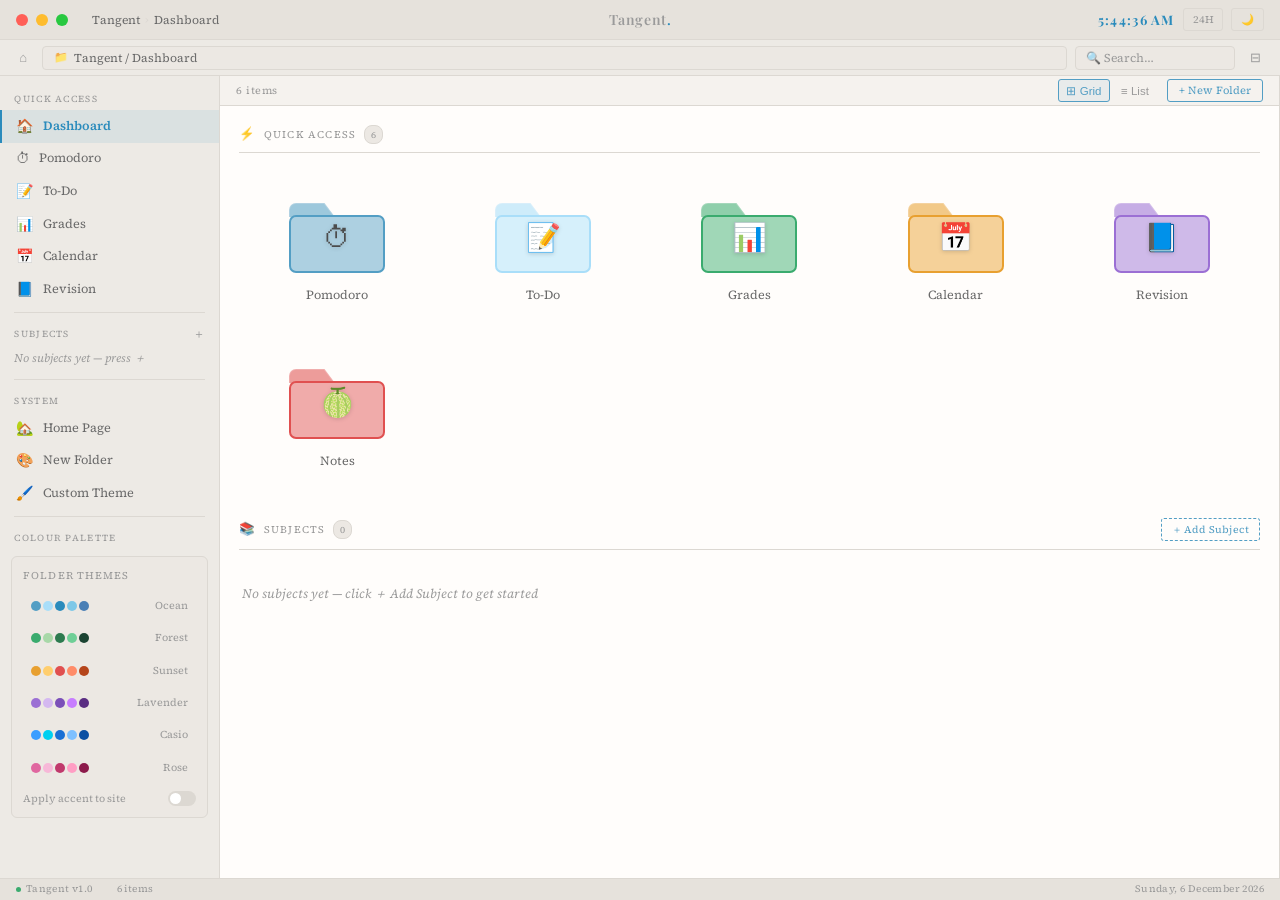
==== commit 272dcfab: "Added a test dashboard button" ====
--- a/dasboard.html
+++ b/dasboard.html
@@ -1,4405 +1,4406 @@
-<!DOCTYPE html>
-<html lang="en" data-theme="light">
-<head>
-  <meta charset="UTF-8" />
-  <meta name="viewport" content="width=device-width, initial-scale=1.0" />
-  <title>Tangent — Dashboard</title>
-
-  <!-- ═══════════════════════════════════════════════════
-       FONTS
-       Playfair Display = headings / titles
-       Source Serif 4   = body / UI text
-       To swap fonts, change the Google Fonts URL below
-       and update font-family references in the CSS.
-  ═══════════════════════════════════════════════════ -->
-  <link href="https://fonts.googleapis.com/css2?family=Playfair+Display:wght@400;600;700&family=Source+Serif+4:ital,wght@0,300;0,400;0,600;1,400&display=swap" rel="stylesheet">
-
-  <style>
-
-    /* ═══════════════════════════════════════════════════
-       CUSTOM CURSOR
-       The cursor is drawn as a 16×16 pixel art arrow SVG.
-       To change the cursor shape, edit the SVG path data
-       in the --cursor-url variable below, or replace with
-       a URL to your own .cur / .png file.
-       cursor-hotspot = the click point (x y) in pixels
-    ═══════════════════════════════════════════════════ */
-    :root {
-      --cursor-url: url("data:image/svg+xml,%3Csvg xmlns='http://www.w3.org/2000/svg' width='20' height='20' viewBox='0 0 20 20'%3E%3Cpolygon points='2,2 2,16 6,12 9,18 11,17 8,11 14,11' fill='%234c4c4c' stroke='%23ffffff' stroke-width='1.5'/%3E%3C/svg%3E");
-      --cursor-hotspot: 2 2;
-    }
-    /* Dark mode gets a lighter cursor */
-    [data-theme="dark"] {
-      --cursor-url: url("data:image/svg+xml,%3Csvg xmlns='http://www.w3.org/2000/svg' width='20' height='20' viewBox='0 0 20 20'%3E%3Cpolygon points='2,2 2,16 6,12 9,18 11,17 8,11 14,11' fill='%23d4e8f8' stroke='%23071624' stroke-width='1.5'/%3E%3C/svg%3E");
-    }
-
-    /* Apply cursor globally — change * to body if you only want it on the page bg */
-    * {
-      cursor: var(--cursor-url) var(--cursor-hotspot), auto !important;
-      margin: 0;
-      padding: 0;
-      box-sizing: border-box;
-    }
-
-    /* ═══════════════════════════════════════════════════
-       LIGHT THEME (default)
-       These are the base CSS variables used everywhere.
-       ─────────────────────────────────────────────────
-       --ink          = main text colour
-       --ink-light    = secondary text (labels, etc.)
-       --ink-muted    = disabled / placeholder text
-       --bg           = page background
-       --bg-card      = card / panel background
-       --bg-inset     = inputs, inset wells
-       --sidebar-bg   = left sidebar background
-       --accent       = primary interactive colour
-       --accent-dark  = hover/pressed accent
-       --primary      = soft highlight colour (A9DEF9 light blue)
-       --secondary    = deeper brand blue (2a8bbc)
-       --rule         = dividers / borders
-       --green        = success / high grade
-       --titlebar     = top bar background
-    ═══════════════════════════════════════════════════ */
-    :root {
-      --ink:         #4c4c4c;
-      --ink-light:   #6a6a6a;
-      --ink-muted:   #9a9a9a;
-      --bg:          #fffdfb;
-      --bg-card:     #f5f2ee;
-      --bg-inset:    #ece8e3;
-      --sidebar-bg:  #edeae5;
-      --accent:      #539ec4;
-      --accent-dark: #2a8bbc;
-      --primary:     #A9DEF9;
-      --secondary:   #2a8bbc;
-      --rule:        #dcd8d2;
-      --green:       #3aab6e;
-      --titlebar:    #e6e2dc;
-
-      /* ── Transition speed for theme switching ── */
-      --theme-transition: 0.25s;
-    }
-
-    /* ═══════════════════════════════════════════════════
-       DARK THEME
-       Applied when <html data-theme="dark">
-       Toggle via the 🌙/☀️ button in the title bar.
-    ═══════════════════════════════════════════════════ */
-    [data-theme="dark"] {
-      --ink:         #d4e8f8;
-      --ink-light:   #8bb5d4;
-      --ink-muted:   #4a7190;
-      --bg:          #071624;
-      --bg-card:     #0c2035;
-      --bg-inset:    #091b2e;
-      --sidebar-bg:  #050e1b;
-      --accent:      #3b9eff;
-      --accent-dark: #1a6fd4;
-      --primary:     #3b9eff;
-      --secondary:   #1a6fd4;
-      --rule:        #122840;
-      --green:       #00e080;
-      --titlebar:    #040d1a;
-    }
-
-    /* ── Smooth transitions when theme changes ── */
-    body, .sidebar, .titlebar, .toolbar, .statusbar,
-    .bcard, .folder-item, .detail-panel, .modal-box,
-    .ctx-menu, .t-input, .mini-input, .view-toolbar {
-      transition:
-        background var(--theme-transition),
-        border-color var(--theme-transition),
-        color var(--theme-transition);
-    }
-
-
-    /* ═══════════════════════════════════════════════════
-       BASE LAYOUT
-       The whole page is a flex column:
-         titlebar → toolbar → [sidebar | main | detail] → statusbar
-    ═══════════════════════════════════════════════════ */
-    html, body {
-      height: 100vh;
-      overflow: hidden;
-    }
-
-    body {
-      background: var(--bg);
-      color: var(--ink);
-      font-family: 'Source Serif 4', Georgia, serif;
-      font-size: 14px;
-      line-height: 1.5;
-      display: flex;
-      flex-direction: column;
-    }
-
-
-    /* ═══════════════════════════════════════════════════
-       TITLE BAR
-       Mimics a native OS window chrome.
-       Traffic-light buttons: close (red) goes home,
-       min (yellow) and max (green) are cosmetic for now.
-    ═══════════════════════════════════════════════════ */
-    .titlebar {
-      background: var(--titlebar);
-      border-bottom: 1px solid var(--rule);
-      height: 40px;
-      display: flex;
-      align-items: center;
-      justify-content: space-between;
-      padding: 0 1rem;
-      flex-shrink: 0;
-      user-select: none;
-      position: relative;
-      z-index: 50;
-    }
-
-    .titlebar-left { display: flex; align-items: center; gap: 0.5rem; }
-
-    /* ── Traffic light buttons ── */
-    .win-btn {
-      width: 12px; height: 12px;
-      border-radius: 50%;
-      border: none;
-      transition: filter 0.15s;
-    }
-    .win-btn:hover { filter: brightness(0.85); }
-    .win-close  { background: #ff5f57; }
-    .win-min    { background: #febc2e; }
-    .win-max    { background: #28c840; }
-
-    /* ── Breadcrumb path in title bar ── */
-    .titlebar-path {
-      display: flex;
-      align-items: center;
-      gap: 0.3rem;
-      font-size: 0.75rem;
-      color: var(--ink-muted);
-      margin-left: 1rem;
-    }
-    .titlebar-path span { color: var(--ink-light); }
-    .titlebar-path .sep { color: var(--rule); }
-
-    /* ── Centred app name ── */
-    .titlebar-center {
-      font-family: 'Playfair Display', serif;
-      font-size: 0.88rem;
-      font-weight: 600;
-      color: var(--ink-muted);
-      letter-spacing: 0.04em;
-      position: absolute;
-      left: 50%; transform: translateX(-50%);
-      pointer-events: none;
-    }
-    .titlebar-center span { color: var(--secondary); }
-
-    /* ── Right cluster: clock + toggles ── */
-    .titlebar-right {
-      display: flex;
-      align-items: center;
-      gap: 0.5rem;
-    }
-
-    #clock {
-      font-family: 'Playfair Display', serif;
-      font-size: 0.82rem;
-      font-weight: 700;
-      color: var(--secondary);
-      letter-spacing: 0.1em;
-    }
-    [data-theme="dark"] #clock {
-      color: #00d0f0;
-      text-shadow: 0 0 10px rgba(0,208,240,0.4);
-    }
-
-    /* Small pill buttons in the title bar */
-    .tb-pill {
-      background: transparent;
-      border: 1px solid var(--rule);
-      color: var(--ink-muted);
-      padding: 0.12rem 0.55rem;
-      border-radius: 3px;
-      font-size: 0.65rem;
-      font-family: 'Source Serif 4', serif;
-      transition: all 0.15s;
-      line-height: 1.6;
-    }
-    .tb-pill:hover { border-color: var(--accent); color: var(--accent); }
-
-
-    /* ═══════════════════════════════════════════════════
-       TOOLBAR (address bar row, just below title bar)
-    ═══════════════════════════════════════════════════ */
-    .toolbar {
-      background: var(--sidebar-bg);
-      border-bottom: 1px solid var(--rule);
-      height: 36px;
-      display: flex;
-      align-items: center;
-      padding: 0 0.8rem;
-      gap: 0.5rem;
-      flex-shrink: 0;
-    }
-
-    .toolbar-btn {
-      background: none; border: none;
-      color: var(--ink-muted);
-      font-size: 0.82rem;
-      padding: 0.2rem 0.4rem;
-      border-radius: 3px;
-      transition: all 0.12s;
-      line-height: 1;
-    }
-    .toolbar-btn:hover { background: var(--rule); color: var(--ink-light); }
-
-    .address-bar {
-      flex: 1;
-      background: var(--bg-inset);
-      border: 1px solid var(--rule);
-      border-radius: 4px;
-      height: 24px;
-      display: flex; align-items: center;
-      padding: 0 0.7rem; gap: 0.4rem;
-      font-size: 0.75rem; color: var(--ink-light);
-    }
-    .address-bar .addr-icon { color: var(--accent); font-size: 0.7rem; }
-
-    .toolbar-search {
-      background: var(--bg-inset);
-      border: 1px solid var(--rule);
-      border-radius: 4px;
-      height: 24px;
-      padding: 0 0.6rem;
-      font-size: 0.75rem;
-      color: var(--ink);
-      font-family: 'Source Serif 4', serif;
-      outline: none;
-      width: 160px;
-      transition: border-color 0.2s;
-    }
-    .toolbar-search::placeholder { color: var(--ink-muted); }
-    .toolbar-search:focus { border-color: var(--accent); }
-
-
-    /* ═══════════════════════════════════════════════════
-       MAIN EXPLORER LAYOUT
-       Three-column flex: sidebar | content | detail panel
-    ═══════════════════════════════════════════════════ */
-    .explorer {
-      display: flex;
-      flex: 1;
-      overflow: hidden;
-    }
-
-
-    /* ═══════════════════════════════════════════════════
-       LEFT SIDEBAR
-       Navigation tree + palette controls.
-       Width: 220px (change --sidebar-width to resize)
-    ═══════════════════════════════════════════════════ */
-    :root { --sidebar-width: 220px; }
-
-    .sidebar {
-      width: var(--sidebar-width);
-      flex-shrink: 0;
-      background: var(--sidebar-bg);
-      border-right: 1px solid var(--rule);
-      overflow-y: auto;
-      display: flex;
-      flex-direction: column;
-      padding: 0.5rem 0;
-    }
-
-    .sidebar::-webkit-scrollbar { width: 3px; }
-    .sidebar::-webkit-scrollbar-thumb { background: var(--rule); border-radius: 2px; }
-
-    /* Section heading (e.g. "Quick Access") */
-    .sb-heading {
-      font-size: 0.58rem;
-      letter-spacing: 0.14em;
-      text-transform: uppercase;
-      color: var(--ink-muted);
-      padding: 0.5rem 0.9rem 0.25rem;
-    }
-
-    /* Individual nav item */
-    .sb-item {
-      display: flex;
-      align-items: center;
-      gap: 0.55rem;
-      padding: 0.36rem 0.9rem;
-      font-size: 0.79rem;
-      color: var(--ink-light);
-      border-left: 2px solid transparent;
-      transition: background 0.12s, color 0.12s, border-color 0.12s;
-      white-space: nowrap;
-    }
-    .sb-item:hover { background: var(--rule); color: var(--ink); }
-    .sb-item.active {
-      background: rgba(83,158,196,0.12);
-      color: var(--secondary);
-      border-left-color: var(--secondary);
-      font-weight: 600;
-    }
-    [data-theme="dark"] .sb-item.active {
-      background: rgba(59,158,255,0.1);
-      color: var(--accent);
-      border-left-color: var(--accent);
-    }
-    .sb-item .si { font-size: 0.88rem; flex-shrink: 0; }
-
-    .sb-divider { height: 1px; background: var(--rule); margin: 0.4rem 0.9rem; }
-
-    /* ─────────────────────────────────────
-       GLOBAL PALETTE PANEL (in sidebar)
-       Users pick a palette here to recolour
-       all folders AND optionally the whole UI.
-    ───────────────────────────────────── */
-    .palette-panel {
-      margin: 0.4rem 0.7rem;
-      background: var(--bg-inset);
-      border: 1px solid var(--rule);
-      border-radius: 6px;
-      padding: 0.7rem;
-    }
-
-    .palette-panel-title {
-      font-size: 0.65rem;
-      letter-spacing: 0.1em;
-      text-transform: uppercase;
-      color: var(--ink-muted);
-      margin-bottom: 0.55rem;
-    }
-
-    /* Preset palette rows — each is a clickable swatch strip */
-    .palette-presets {
-      display: flex;
-      flex-direction: column;
-      gap: 0.35rem;
-      margin-bottom: 0.6rem;
-    }
-
-    .palette-preset {
-      display: flex;
-      align-items: center;
-      gap: 0.4rem;
-      padding: 0.28rem 0.4rem;
-      border-radius: 4px;
-      border: 1px solid transparent;
-      transition: border-color 0.15s, background 0.15s;
-    }
-    .palette-preset:hover { border-color: var(--accent); background: var(--rule); }
-    .palette-preset.active { border-color: var(--secondary); background: rgba(83,158,196,0.1); }
-    [data-theme="dark"] .palette-preset.active { border-color: var(--accent); background: rgba(59,158,255,0.1); }
-
-    /* The mini colour dots in each preset strip */
-    .palette-dots { display: flex; gap: 2px; flex: 1; }
-    .palette-dot  { width: 10px; height: 10px; border-radius: 50%; }
-
-    .palette-preset-name {
-      font-size: 0.66rem;
-      color: var(--ink-muted);
-      white-space: nowrap;
-    }
-
-    /* ── Apply to whole site toggle ── */
-    .palette-site-row {
-      display: flex;
-      align-items: center;
-      justify-content: space-between;
-      margin-top: 0.5rem;
-    }
-
-    .palette-site-label {
-      font-size: 0.65rem;
-      color: var(--ink-muted);
-    }
-
-    /* Tiny toggle switch */
-    .toggle-wrap { position: relative; width: 28px; height: 15px; }
-    .toggle-wrap input { opacity: 0; width: 0; height: 0; position: absolute; }
-    .toggle-track {
-      position: absolute; inset: 0;
-      background: var(--rule);
-      border-radius: 10px;
-      transition: background 0.2s;
-    }
-    .toggle-wrap input:checked + .toggle-track { background: var(--accent); }
-    .toggle-thumb {
-      position: absolute;
-      top: 2px; left: 2px;
-      width: 11px; height: 11px;
-      background: white;
-      border-radius: 50%;
-      transition: left 0.2s;
-      pointer-events: none;
-    }
-    .toggle-wrap input:checked ~ .toggle-thumb { left: 15px; }
-
-
-    /* ═══════════════════════════════════════════════════
-       MAIN CONTENT AREA
-    ═══════════════════════════════════════════════════ */
-    .main-area {
-      flex: 1;
-      display: flex;
-      flex-direction: column;
-      overflow: hidden;
-    }
-
-    /* Strip just below the toolbar with view controls */
-    .view-bar {
-      height: 30px;
-      border-bottom: 1px solid var(--rule);
-      background: var(--bg-card);
-      display: flex;
-      align-items: center;
-      padding: 0 1rem;
-      gap: 0.7rem;
-      flex-shrink: 0;
-    }
-
-    .view-bar-label { font-size: 0.66rem; color: var(--ink-muted); letter-spacing: 0.05em; }
-    .view-btns { display: flex; gap: 0.2rem; margin-left: auto; }
-
-    .view-btn {
-      background: none;
-      border: 1px solid transparent;
-      color: var(--ink-muted);
-      font-size: 0.72rem;
-      padding: 0.18rem 0.45rem;
-      border-radius: 3px;
-      transition: all 0.12s;
-    }
-    .view-btn:hover { border-color: var(--rule); color: var(--ink-light); }
-    .view-btn.active { border-color: var(--accent); color: var(--accent); background: rgba(83,158,196,0.08); }
-    [data-theme="dark"] .view-btn.active { background: rgba(59,158,255,0.08); }
-
-    /* ── New Folder button ── */
-    .btn-new-folder {
-      font-size: 0.68rem;
-      padding: 0.2rem 0.7rem;
-      margin-left: 0.4rem;
-      border-radius: 3px;
-      border: 1px solid var(--accent);
-      background: transparent;
-      color: var(--accent);
-      font-family: 'Source Serif 4', serif;
-      transition: all 0.15s;
-    }
-    .btn-new-folder:hover { background: var(--accent); color: white; }
-
-    /* Scrollable file area */
-    .content-scroll {
-      flex: 1;
-      overflow-y: auto;
-      padding: 1.2rem;
-    }
-    .content-scroll::-webkit-scrollbar { width: 5px; }
-    .content-scroll::-webkit-scrollbar-thumb { background: var(--rule); border-radius: 3px; }
-
-
-    /* ═══════════════════════════════════════════════════
-       FOLDER GRID
-       Grid size is controlled by --folder-min-width.
-       Increase to make folders larger, decrease for more columns.
-       Default: 160px → gives ~5 cols on a 900px area.
-    ═══════════════════════════════════════════════════ */
-    :root { --folder-min-width: 160px; }
-
-    .folder-grid {
-      display: grid;
-      grid-template-columns: repeat(auto-fill, minmax(var(--folder-min-width), 1fr));
-      gap: 1rem;
-      padding: 0.2rem;
-    }
-
-    /* List view overrides */
-    .folder-grid.list-view {
-      grid-template-columns: 1fr;
-      gap: 0.12rem;
-      padding: 0;
-    }
-
-    /* ─────────────────────────────────────
-       FOLDER ITEM
-       Each folder is a card with an SVG body,
-       an emoji/image overlay, and a name label.
-    ───────────────────────────────────── */
-    .folder-item {
-      display: flex;
-      flex-direction: column;
-      align-items: center;
-      padding: 1.4rem 0.8rem 0.9rem;
-      border-radius: 8px;
-      border: 1px solid transparent;
-      gap: 0.65rem;
-      text-align: center;
-      position: relative;
-      transition: background 0.15s, border-color 0.15s, transform 0.15s;
-    }
-
-    .folder-item:hover {
-      background: rgba(169,222,249,0.2);
-      border-color: rgba(83,158,196,0.25);
-      transform: translateY(-2px);
-    }
-    [data-theme="dark"] .folder-item:hover {
-      background: rgba(59,158,255,0.07);
-      border-color: rgba(59,158,255,0.18);
-    }
-
-    .folder-item.selected { background: rgba(169,222,249,0.35); border-color: var(--secondary); }
-    [data-theme="dark"] .folder-item.selected { background: rgba(59,158,255,0.14); border-color: var(--accent); }
-
-    /* ── Folder icon container ──
-       Width/height control icon size.
-       Change --folder-icon-size to scale uniformly.
-    */
-    :root { --folder-icon-size: 100px; }
-
-    .folder-icon-wrap {
-      position: relative;
-      width: var(--folder-icon-size);
-      height: calc(var(--folder-icon-size) * 0.82);
-      flex-shrink: 0;
-    }
-
-    /* SVG folder shape — fills the wrap */
-    .folder-svg { width: 100%; height: 100%; }
-
-    /* ── Custom image ──
-       When a user uploads an image, it completely replaces the
-       folder SVG at exactly the same size as the icon-wrap.
-       The SVG and emoji are hidden; only the image shows.
-       border-radius gives it slightly rounded corners to look
-       like a thumbnail — change to 0 for sharp edges.         */
-    .folder-img-cover {
-      position: absolute;
-      inset: 0;                    /* fill the entire icon-wrap exactly */
-      width: 100%;
-      height: 100%;
-      border-radius: 5px;          /* rounded corners — set to 0 for sharp */
-      object-fit: cover;           /* crop to fill without stretching */
-      display: none;               /* hidden unless .has-image is set */
-      box-shadow: 0 2px 8px rgba(0,0,0,0.15);
-    }
-
-    /* Show image + hide SVG and emoji when .has-image is present */
-    .folder-item.has-image .folder-img-cover { display: block; }
-    .folder-item.has-image .folder-emoji     { display: none; }
-    .folder-item.has-image .folder-svg       { display: none; }
-
-    /* Emoji overlay centred on folder body */
-    .folder-emoji {
-      position: absolute;
-      top: 52%; left: 50%;
-      transform: translate(-50%, -50%);
-      font-size: calc(var(--folder-icon-size) * 0.28);
-      line-height: 1;
-      pointer-events: none;
-      filter: drop-shadow(0 1px 2px rgba(0,0,0,0.15));
-    }
-
-    /* Folder name label */
-    .folder-name {
-      font-size: 0.78rem;
-      color: var(--ink-light);
-      overflow: hidden;
-      text-overflow: ellipsis;
-      white-space: nowrap;
-      max-width: 130px;
-      width: 100%;
-    }
-    .folder-item:hover .folder-name  { color: var(--ink); }
-    .folder-item.selected .folder-name { color: var(--secondary); font-weight: 600; }
-    [data-theme="dark"] .folder-item.selected .folder-name { color: var(--accent); }
-
-    /* ── List view layout overrides ── */
-    .folder-grid.list-view .folder-item {
-      flex-direction: row;
-      padding: 0.3rem 0.6rem;
-      gap: 0.6rem;
-      text-align: left;
-      border-radius: 3px;
-      transform: none;
-    }
-    .folder-grid.list-view .folder-item:hover { transform: none; }
-    .folder-grid.list-view .folder-icon-wrap { width: 22px; height: 18px; --folder-icon-size: 22px; }
-    .folder-grid.list-view .folder-emoji { font-size: 0.62rem; top: 55%; }
-    .folder-grid.list-view .folder-name { font-size: 0.8rem; max-width: none; white-space: nowrap; }
-    /* In list view the icon-wrap shrinks to 22×18px, so the image
-       scales down automatically via inset:0 / width:100% / height:100% */
-    .folder-grid.list-view .folder-img-cover { border-radius: 3px; }
-
-
-    /* ═══════════════════════════════════════════════════
-       DETAIL PANEL (right side)
-       Slides open when a folder is selected.
-       Width controlled by --detail-width.
-    ═══════════════════════════════════════════════════ */
-    :root { --detail-width: 240px; }
-
-    .detail-panel {
-      width: 0;
-      overflow: hidden;
-      border-left: 1px solid var(--rule);
-      background: var(--bg-card);
-      transition: width 0.22s ease;
-      flex-shrink: 0;
-    }
-    .detail-panel.open { width: var(--detail-width); }
-
-    .detail-inner {
-      width: var(--detail-width);
-      padding: 1.1rem;
-      overflow-y: auto;
-      height: 100%;
-    }
-
-    .detail-title { font-family: 'Playfair Display', serif; font-size: 0.95rem; font-weight: 600; color: var(--ink); margin-bottom: 0.2rem; }
-    .detail-meta  { font-size: 0.7rem; color: var(--ink-muted); font-style: italic; margin-bottom: 1rem; padding-bottom: 0.9rem; border-bottom: 1px solid var(--rule); }
-
-
-    /* ═══════════════════════════════════════════════════
-       STATUS BAR
-    ═══════════════════════════════════════════════════ */
-    .statusbar {
-      height: 22px;
-      background: var(--titlebar);
-      border-top: 1px solid var(--rule);
-      display: flex; align-items: center;
-      padding: 0 1rem; gap: 1.5rem;
-      flex-shrink: 0;
-    }
-    .statusbar span { font-size: 0.62rem; color: var(--ink-muted); letter-spacing: 0.04em; }
-    .status-dot { width: 5px; height: 5px; background: var(--green); border-radius: 50%; display: inline-block; margin-right: 0.3rem; }
-
-
-    /* ═══════════════════════════════════════════════════
-       TOOL PANELS
-       Shown in the main area when a folder is opened.
-       Each panel has a header + scrollable body.
-    ═══════════════════════════════════════════════════ */
-    /* homeView lives inside content-scroll */
-    #homeView { display: block; }
-
-    /* Tool panels are siblings to content-scroll inside .main-area
-       When visible they use flex:1 to fill the remaining height.
-       content-scroll is hidden when a panel is showing.           */
-    .tool-panel {
-      display: none;
-      flex-direction: column;
-      flex: 1;          /* fill remaining height in main-area */
-      min-height: 0;    /* allow shrinking inside flex parent  */
-      overflow: hidden;
-    }
-    .tool-panel.visible { display: flex; }
-
-    /* Hide the scroll container when a panel is active */
-    .panel-active .content-scroll { display: none; }
-    .panel-active .view-bar       { display: none; }
-
-    .tp-header {
-      padding: 1rem 1.2rem 0.7rem;
-      border-bottom: 1px solid var(--rule);
-      display: flex; align-items: baseline; gap: 0.7rem;
-    }
-    .tp-title { font-family: 'Playfair Display', serif; font-size: 1.2rem; font-weight: 600; color: var(--ink); }
-    .tp-sub   { font-size: 0.74rem; color: var(--ink-muted); font-style: italic; }
-
-    .tp-body { flex: 1; overflow-y: auto; padding: 1.2rem; }
-    .tp-body::-webkit-scrollbar { width: 4px; }
-    .tp-body::-webkit-scrollbar-thumb { background: var(--rule); border-radius: 2px; }
-
-
-    /* ═══════════════════════════════════════════════════
-       SHARED INPUT / BUTTON STYLES
-       Used across all tool panels.
-    ═══════════════════════════════════════════════════ */
-    .t-input {
-      width: 100%;
-      padding: 0.5rem 0.75rem;
-      border-radius: 4px;
-      border: 1px solid var(--rule);
-      background: var(--bg);
-      font-family: 'Source Serif 4', serif;
-      font-size: 0.85rem;
-      color: var(--ink);
-      outline: none;
-      transition: border-color 0.2s, box-shadow 0.2s;
-    }
-    .t-input::placeholder { color: var(--ink-muted); }
-    .t-input:focus { border-color: var(--accent); box-shadow: 0 0 0 3px rgba(83,158,196,0.12); }
-    [data-theme="dark"] .t-input:focus { box-shadow: 0 0 0 3px rgba(59,158,255,0.1); }
-
-    .t-btn {
-      padding: 0.45rem 1rem;
-      border-radius: 4px;
-      border: 1px solid var(--rule);
-      background: var(--bg-inset);
-      font-size: 0.8rem; font-weight: 600;
-      font-family: 'Source Serif 4', serif;
-      color: var(--ink-light);
-      white-space: nowrap;
-      transition: all 0.15s;
-    }
-    .t-btn:hover { border-color: var(--accent); color: var(--accent); }
-    .t-btn.primary { background: var(--accent); border-color: var(--accent); color: white; }
-    .t-btn.primary:hover { background: var(--accent-dark); border-color: var(--accent-dark); }
-
-
-    /* ═══════════════════════════════════════════════════
-       POMODORO TOOL
-       Layout (top→bottom):
-         1. Yeolputa stats bar  — total H / M / S recorded
-         2. Subject tabs        — one tab per subject
-         3. Subject detail pane — tasks + session log for selected subject
-         4. Timer ring + controls
-       ─────────────────────────────────────────────────
-       To change the ring size: edit width/height of .pom-ring
-       AND update CIRCUM = 2 × π × r in the JS.
-    ═══════════════════════════════════════════════════ */
-
-    /* ── Yeolputa stats bar ──
-       Big H / M / S tiles across the top, showing all-time totals.
-       Inspired by the Yeolputa study-timer "recorded time" display.  */
-    .pom-stats-bar {
-      display: grid;
-      grid-template-columns: 1fr 1fr 1fr;
-      gap: 1px;
-      background: var(--rule);
-      border: 1px solid var(--rule);
-      border-radius: 8px;
-      overflow: hidden;
-      margin-bottom: 1.2rem;
-      flex-shrink: 0;
-    }
-
-    .pom-stat-tile {
-      background: var(--bg-card);
-      padding: 0.9rem 1rem 0.7rem;
-      text-align: center;
-    }
-
-    .pom-stat-num {
-      font-family: 'Playfair Display', serif;
-      font-size: 2rem;
-      font-weight: 700;
-      color: var(--secondary);
-      line-height: 1;
-      letter-spacing: -0.02em;
-    }
-    [data-theme="dark"] .pom-stat-num { color: #00d0f0; text-shadow: 0 0 10px rgba(0,208,240,0.3); }
-
-    .pom-stat-unit {
-      font-size: 0.6rem;
-      letter-spacing: 0.12em;
-      text-transform: uppercase;
-      color: var(--ink-muted);
-      margin-top: 0.2rem;
-    }
-
-    /* ── Subject tabs row ── */
-    .pom-subject-bar {
-      display: flex;
-      gap: 0.3rem;
-      flex-wrap: wrap;
-      margin-bottom: 0.9rem;
-      align-items: center;
-      flex-shrink: 0;
-    }
-
-    .pom-subject-tab {
-      padding: 0.28rem 0.75rem;
-      border-radius: 20px;
-      border: 1px solid var(--rule);
-      font-size: 0.74rem;
-      color: var(--ink-muted);
-      background: var(--bg-inset);
-      transition: all 0.15s;
-      white-space: nowrap;
-    }
-    .pom-subject-tab:hover { border-color: var(--accent); color: var(--accent); }
-    .pom-subject-tab.active {
-      background: var(--accent);
-      border-color: var(--accent);
-      color: white;
-      font-weight: 600;
-    }
-
-    /* Add subject button pill */
-    .pom-add-subject-btn {
-      padding: 0.25rem 0.65rem;
-      border-radius: 20px;
-      border: 1px dashed var(--rule);
-      font-size: 0.72rem;
-      color: var(--ink-muted);
-      background: transparent;
-      font-family: 'Source Serif 4', serif;
-      transition: all 0.15s;
-    }
-    .pom-add-subject-btn:hover { border-color: var(--accent); color: var(--accent); }
-
-    /* ── Main timer area ── */
-    .pom-main {
-      display: flex;
-      gap: 2rem;
-      align-items: flex-start;
-      flex: 1;
-      min-height: 0;
-    }
-
-    /* Left: ring + controls */
-    .pom-timer-col {
-      display: flex;
-      flex-direction: column;
-      align-items: center;
-      gap: 1rem;
-      flex-shrink: 0;
-    }
-
-    /* Change r="80" in the SVG + CIRCUM in JS if you resize */
-    .pom-ring { position: relative; width: 180px; height: 180px; }
-    .pom-ring svg { width: 180px; height: 180px; transform: rotate(-90deg); }
-
-    /* All circles default to no fill, no stroke */
-    .pom-ring circle { fill: none; stroke: none; stroke-linecap: round; }
-
-    /* Inner fill circle — sits behind the text, matches the page bg */
-    .pom-ring .ring-fill {
-      fill: var(--bg);
-      stroke: none;
-      /* No transition needed — just a solid background */
-    }
-
-    /* Track ring */
-    .pom-ring .bg {
-      stroke: var(--rule);
-      stroke-width: 10;
-    }
-
-    /* Progress arc */
-    .pom-ring .progress {
-      stroke: var(--accent);
-      stroke-width: 10;
-      stroke-dasharray: 502.65;   /* 2π × 80 — update if r changes */
-      stroke-dashoffset: 0;
-      transition: stroke-dashoffset 0.5s linear;
-      filter: drop-shadow(0 0 5px rgba(83,158,196,0.35));
-    }
-    [data-theme="dark"] .pom-ring .progress {
-      filter: drop-shadow(0 0 7px rgba(59,158,255,0.6));
-    }
-
-    /* Time text — centred over the ring, no background needed
-       because ring-fill gives it a clean surface to sit on  */
-    .pom-time {
-      position: absolute;
-      top: 50%; left: 50%;
-      transform: translate(-50%, -52%);  /* slight upward nudge to optically centre with label */
-      font-family: 'Playfair Display', serif;
-      font-size: 2.1rem;
-      font-weight: 700;
-      color: var(--secondary);
-      text-align: center;
-      line-height: 1;
-      /* No border, no background, no box-shadow */
-      background: none;
-      border: none;
-      outline: none;
-    }
-    [data-theme="dark"] .pom-time {
-      color: #00d0f0;
-      text-shadow: 0 0 12px rgba(0,208,240,0.35);
-    }
-
-    /* "focus" / "break" label below the time, inside the ring */
-    .pom-ring-label {
-      position: absolute;
-      top: 60%; left: 50%;
-      transform: translate(-50%, 0);
-      font-size: 0.56rem;
-      letter-spacing: 0.1em;
-      text-transform: uppercase;
-      color: var(--ink-muted);
-      white-space: nowrap;
-    }
-
-    /* Right: subject detail pane */
-    .pom-detail-col {
-      flex: 1;
-      display: flex;
-      flex-direction: column;
-      gap: 0.8rem;
-      min-width: 0;
-      overflow-y: auto;
-      max-height: 340px;
-    }
-    .pom-detail-col::-webkit-scrollbar { width: 3px; }
-    .pom-detail-col::-webkit-scrollbar-thumb { background: var(--rule); border-radius: 2px; }
-
-    /* "No subject selected" placeholder */
-    .pom-no-subject {
-      font-size: 0.82rem;
-      color: var(--ink-muted);
-      font-style: italic;
-      padding: 1rem 0;
-    }
-
-    /* Subject name + total time header */
-    .pom-subject-header {
-      display: flex;
-      justify-content: space-between;
-      align-items: baseline;
-      padding-bottom: 0.5rem;
-      border-bottom: 1px solid var(--rule);
-    }
-    .pom-subject-name {
-      font-family: 'Playfair Display', serif;
-      font-size: 1rem;
-      font-weight: 600;
-      color: var(--ink);
-    }
-    .pom-subject-total {
-      font-size: 0.72rem;
-      color: var(--accent);
-      font-family: 'Playfair Display', serif;
-      font-weight: 600;
-    }
-
-    /* Session log — list of past sessions */
-    .pom-session-log { list-style: none; display: flex; flex-direction: column; gap: 0; }
-    .pom-session-entry {
-      display: flex;
-      justify-content: space-between;
-      align-items: flex-start;
-      padding: 0.42rem 0;
-      border-bottom: 1px solid var(--rule);
-      font-size: 0.78rem;
-      gap: 0.6rem;
-    }
-    .pom-session-entry:last-child { border-bottom: none; }
-    .pom-session-note { color: var(--ink-light); flex: 1; }
-    .pom-session-dur  { color: var(--accent); font-family: 'Playfair Display', serif; font-weight: 600; flex-shrink: 0; }
-    .pom-session-del  { background: none; border: none; font-size: 0.7rem; color: var(--ink-muted); flex-shrink: 0; }
-    .pom-session-del:hover { color: #e05050; }
-
-    /* Linked to-do items under subject */
-    .pom-linked-todos { display: flex; flex-direction: column; gap: 0; }
-    .pom-linked-todo {
-      display: flex; align-items: center; gap: 0.5rem;
-      padding: 0.35rem 0;
-      border-bottom: 1px solid var(--rule);
-      font-size: 0.78rem;
-      color: var(--ink-light);
-    }
-    .pom-linked-todo:last-child { border-bottom: none; }
-    .pom-linked-todo.done { text-decoration: line-through; color: var(--ink-muted); }
-    .pom-linked-chk {
-      width: 12px; height: 12px; flex-shrink: 0;
-      border: 1.5px solid var(--rule); border-radius: 3px;
-      transition: all 0.15s; background: transparent;
-    }
-    .pom-linked-todo.done .pom-linked-chk { background: var(--green); border-color: var(--green); }
-
-    /* Section micro-heading inside detail pane */
-    .pom-detail-section {
-      font-size: 0.6rem;
-      letter-spacing: 0.1em;
-      text-transform: uppercase;
-      color: var(--ink-muted);
-      margin-bottom: 0.25rem;
-    }
-
-    /* What-did-you-study input (shown when session finishes) */
-    .pom-study-note-row { display: flex; gap: 0.4rem; }
-
-
-    /* ═══════════════════════════════════════════════════
-       TODO TOOL
-    ═══════════════════════════════════════════════════ */
-    .todo-list { list-style: none; }
-    .todo-list li {
-      display: flex; align-items: center; gap: 0.6rem;
-      padding: 0.55rem 0;
-      border-bottom: 1px solid var(--rule);
-      font-size: 0.85rem; color: var(--ink-light);
-    }
-    .todo-list li:last-child { border-bottom: none; }
-    .todo-list li .tl-del, .todo-list li .tl-ren {
-      background: none; border: none; font-size: 0.75rem;
-      color: var(--ink-muted); transition: color 0.15s;
-    }
-    .todo-list li .tl-del:hover { color: #e05050; }
-    .todo-list li .tl-ren:hover { color: var(--accent); }
-    .todo-list li .tl-spacer { flex: 1; }
-
-
-    /* ═══════════════════════════════════════════════════
-       GRADES TOOL
-    ═══════════════════════════════════════════════════ */
-    .grade-rows { display: flex; flex-direction: column; }
-    .grade-row {
-      display: flex; justify-content: space-between; align-items: center;
-      padding: 0.5rem 0; border-bottom: 1px solid var(--rule); font-size: 0.85rem;
-    }
-    .grade-row:last-child { border-bottom: none; }
-    .gscore { font-family: 'Playfair Display', serif; font-weight: 600; }
-    .gscore.high { color: var(--green); }
-    .gscore.mid  { color: var(--accent); }
-    .gscore.low  { color: #e05050; }
-
-
-    /* ═══════════════════════════════════════════════════
-       CALENDAR TOOL
-    ═══════════════════════════════════════════════════ */
-    .cal-month { font-family: 'Playfair Display', serif; font-size: 1rem; font-weight: 600; color: var(--secondary); margin-bottom: 0.7rem; }
-    [data-theme="dark"] .cal-month { color: var(--accent); }
-    .cal-grid { display: grid; grid-template-columns: repeat(7,1fr); gap: 3px; }
-    .cal-wd   { font-size: 0.6rem; font-weight: 600; letter-spacing: 0.06em; text-transform: uppercase; color: var(--ink-muted); text-align: center; padding: 0.2rem 0; }
-    .cal-grid div {
-      aspect-ratio: 1; display: flex; align-items: center; justify-content: center;
-      font-size: 0.76rem; border-radius: 4px; color: var(--ink-muted);
-      transition: background 0.12s;
-    }
-    .cal-grid div:hover { background: var(--rule); color: var(--ink-light); }
-    .cal-grid div.today {
-      background: var(--accent); color: white; font-weight: 700;
-      border-radius: 50%; box-shadow: 0 0 8px rgba(83,158,196,0.4);
-    }
-    [data-theme="dark"] .cal-grid div.today { box-shadow: 0 0 12px rgba(59,158,255,0.5); }
-
-
-    /* ═══════════════════════════════════════════════════
-       CONTEXT MENU (right-click on folder)
-    ═══════════════════════════════════════════════════ */
-    .ctx-menu {
-      position: fixed; z-index: 800;
-      background: var(--bg);
-      border: 1px solid var(--rule);
-      border-radius: 5px;
-      padding: 0.3rem 0;
-      min-width: 170px;
-      box-shadow: 0 8px 24px rgba(0,0,0,0.15);
-      display: none;
-    }
-    [data-theme="dark"] .ctx-menu { box-shadow: 0 8px 24px rgba(0,0,0,0.5); }
-    .ctx-menu.open { display: block; }
-
-    .ctx-item {
-      padding: 0.4rem 1rem;
-      font-size: 0.78rem; color: var(--ink-light);
-      display: flex; align-items: center; gap: 0.5rem;
-      transition: background 0.1s;
-    }
-    .ctx-item:hover { background: rgba(83,158,196,0.1); color: var(--ink); }
-    [data-theme="dark"] .ctx-item:hover { background: rgba(59,158,255,0.1); }
-    .ctx-sep { height: 1px; background: var(--rule); margin: 0.2rem 0; }
-    .ctx-danger { color: #e05050 !important; }
-    .ctx-danger:hover { background: rgba(224,80,80,0.08) !important; }
-
-
-    /* ═══════════════════════════════════════════════════
-       MODAL / OVERLAY
-       Used for: Customise Folder, New Folder
-    ═══════════════════════════════════════════════════ */
-    .modal-bg {
-      position: fixed; inset: 0;
-      background: rgba(200,195,188,0.55);
-      backdrop-filter: blur(6px);
-      z-index: 900;
-      display: flex; align-items: center; justify-content: center;
-      padding: 1.5rem;
-      opacity: 0; pointer-events: none;
-      transition: opacity 0.2s;
-    }
-    [data-theme="dark"] .modal-bg { background: rgba(4,12,26,0.82); }
-    .modal-bg.open { opacity: 1; pointer-events: all; }
-
-    .modal-box {
-      background: var(--bg);
-      border: 1px solid var(--rule);
-      border-top: 2px solid var(--accent);
-      border-radius: 8px;
-      padding: 1.5rem;
-      width: 100%; max-width: 420px;
-      max-height: 90vh; overflow-y: auto;
-      position: relative;
-      transform: scale(0.97) translateY(8px);
-      transition: transform 0.2s;
-    }
-    .modal-bg.open .modal-box { transform: scale(1) translateY(0); }
-
-    .modal-close {
-      position: absolute; top: 0.75rem; right: 0.75rem;
-      background: var(--bg-inset); border: 1px solid var(--rule);
-      color: var(--ink-muted); width: 22px; height: 22px;
-      border-radius: 3px; font-size: 0.8rem;
-      display: flex; align-items: center; justify-content: center;
-    }
-    .modal-close:hover { color: var(--ink); border-color: var(--ink-muted); }
-
-    .modal-title { font-family: 'Playfair Display', serif; font-size: 1.05rem; font-weight: 600; color: var(--ink); margin-bottom: 1.1rem; }
-
-    /* Section labels inside modal */
-    .m-label {
-      font-size: 0.62rem; letter-spacing: 0.1em;
-      text-transform: uppercase; color: var(--ink-muted);
-      margin-bottom: 0.45rem; margin-top: 0.9rem;
-      display: block;
-    }
-
-    /* ─── EMOJI PICKER ── */
-    .emoji-grid {
-      display: grid; grid-template-columns: repeat(8,1fr); gap: 0.3rem;
-    }
-    .emoji-opt {
-      width: 32px; height: 32px;
-      display: flex; align-items: center; justify-content: center;
-      font-size: 1.1rem; border-radius: 4px; border: 1px solid transparent;
-      transition: all 0.12s;
-    }
-    .emoji-opt:hover { background: var(--rule); }
-    .emoji-opt.sel { border-color: var(--accent); background: rgba(83,158,196,0.12); }
-
-    /* ─── COLOUR PALETTE PICKER ── */
-    /* Per-folder colour swatches */
-    .colour-grid { display: flex; gap: 0.4rem; flex-wrap: wrap; }
-    .colour-sw {
-      width: 22px; height: 22px; border-radius: 50%; border: 2px solid transparent;
-      transition: transform 0.12s, border-color 0.12s;
-    }
-    .colour-sw:hover { transform: scale(1.18); }
-    .colour-sw.sel { border-color: var(--ink); }
-
-    /* Hex input for custom colour */
-    .colour-hex-row { display: flex; gap: 0.5rem; align-items: center; margin-top: 0.5rem; }
-    .colour-preview-dot { width: 20px; height: 20px; border-radius: 50%; border: 1px solid var(--rule); flex-shrink: 0; }
-
-    /* ─── IMAGE UPLOAD ZONE ── */
-    .img-upload-zone {
-      border: 1.5px dashed var(--rule);
-      border-radius: 5px;
-      padding: 1rem;
-      text-align: center;
-      font-size: 0.78rem;
-      color: var(--ink-muted);
-      font-style: italic;
-      transition: border-color 0.2s;
-      margin-top: 0.3rem;
-    }
-    .img-upload-zone:hover { border-color: var(--accent); }
-    .img-upload-zone .upload-icon { font-size: 1.4rem; margin-bottom: 0.3rem; }
-
-    /* Image preview thumbnail */
-    .img-thumb {
-      width: 60px; height: 48px; object-fit: cover;
-      border-radius: 4px; border: 1px solid var(--rule);
-      margin-top: 0.5rem;
-      display: none;
-    }
-    .img-thumb.visible { display: block; }
-
-
-    /* ═══════════════════════════════════════════════════
-       THEME EDITOR MODAL
-       Full custom theme editor — edit any CSS variable.
-       ─────────────────────────────────────────────────
-       .theme-modal-bg  = backdrop overlay (separate from
-                          the folder customise modal so they
-                          can coexist without z-index fights)
-       .theme-modal-box = the editor panel itself
-    ═══════════════════════════════════════════════════ */
-    .theme-modal-bg {
-      position: fixed; inset: 0;
-      background: rgba(200,195,188,0.55);
-      backdrop-filter: blur(6px);
-      z-index: 950;                    /* above ctx menu (800) and customise modal (900) */
-      display: flex; align-items: center; justify-content: center;
-      padding: 1.5rem;
-      opacity: 0; pointer-events: none;
-      transition: opacity 0.2s;
-    }
-    [data-theme="dark"] .theme-modal-bg { background: rgba(4,12,26,0.85); }
-    .theme-modal-bg.open { opacity: 1; pointer-events: all; }
-
-    .theme-modal-box {
-      background: var(--bg);
-      border: 1px solid var(--rule);
-      border-top: 3px solid var(--accent);
-      border-radius: 8px;
-      padding: 1.5rem;
-      width: 100%; max-width: 500px;
-      max-height: 90vh; overflow-y: auto;
-      position: relative;
-      transform: scale(0.97) translateY(8px);
-      transition: transform 0.2s;
-    }
-    .theme-modal-bg.open .theme-modal-box { transform: scale(1) translateY(0); }
-
-    .theme-modal-box::-webkit-scrollbar { width: 4px; }
-    .theme-modal-box::-webkit-scrollbar-thumb { background: var(--rule); border-radius: 2px; }
-
-    /* Each row = label + colour picker + hex input */
-    .theme-row {
-      display: grid;
-      grid-template-columns: 1fr auto auto;
-      align-items: center;
-      gap: 0.5rem;
-      padding: 0.4rem 0;
-      border-bottom: 1px solid var(--rule);
-    }
-    .theme-row:last-of-type { border-bottom: none; }
-
-    .theme-var-label {
-      font-size: 0.76rem;
-      color: var(--ink-light);
-      font-family: 'Source Serif 4', serif;
-    }
-    .theme-var-desc {
-      font-size: 0.62rem;
-      color: var(--ink-muted);
-      font-style: italic;
-      margin-top: 1px;
-    }
-
-    /* Native colour picker — styled to look consistent */
-    .theme-colour-input {
-      width: 32px; height: 28px;
-      border-radius: 4px;
-      border: 1px solid var(--rule);
-      padding: 2px;
-      background: var(--bg-inset);
-      flex-shrink: 0;
-    }
-    .theme-colour-input::-webkit-color-swatch-wrapper { padding: 0; }
-    .theme-colour-input::-webkit-color-swatch { border: none; border-radius: 3px; }
-
-    /* Hex text box next to colour picker */
-    .theme-hex-input {
-      width: 82px;
-      padding: 0.28rem 0.5rem;
-      border-radius: 4px;
-      border: 1px solid var(--rule);
-      background: var(--bg-inset);
-      font-family: 'Source Serif 4', serif;
-      font-size: 0.74rem;
-      color: var(--ink);
-      outline: none;
-      transition: border-color 0.18s;
-    }
-    .theme-hex-input:focus { border-color: var(--accent); }
-
-    /* Section group header inside editor */
-    .theme-group {
-      font-size: 0.6rem;
-      letter-spacing: 0.12em;
-      text-transform: uppercase;
-      color: var(--ink-muted);
-      margin: 0.9rem 0 0.3rem;
-      padding-bottom: 0.2rem;
-      border-bottom: 1px dashed var(--rule);
-    }
-
-    /* Preset quick-apply buttons inside editor */
-    .theme-preset-bar {
-      display: flex; flex-wrap: wrap; gap: 0.35rem;
-      margin-bottom: 0.8rem;
-    }
-    .theme-preset-btn {
-      padding: 0.25rem 0.6rem;
-      border-radius: 3px;
-      border: 1px solid var(--rule);
-      font-size: 0.68rem;
-      font-family: 'Source Serif 4', serif;
-      color: var(--ink-light);
-      background: var(--bg-inset);
-      transition: all 0.14s;
-    }
-    .theme-preset-btn:hover { border-color: var(--accent); color: var(--accent); }
-
-    /* Live preview strip at the top of the editor */
-    .theme-preview-strip {
-      display: flex; gap: 0.4rem;
-      padding: 0.6rem; border-radius: 5px;
-      border: 1px solid var(--rule);
-      background: var(--bg-inset);
-      margin-bottom: 1rem;
-      flex-wrap: wrap;
-      align-items: center;
-    }
-    .theme-preview-dot {
-      width: 18px; height: 18px;
-      border-radius: 50%;
-      border: 1px solid rgba(0,0,0,0.08);
-      flex-shrink: 0;
-      transition: background 0.2s;
-    }
-    .theme-preview-label {
-      font-size: 0.62rem; color: var(--ink-muted); font-style: italic; margin-left: auto;
-    }
-
-    /* Save / reset buttons row */
-    .theme-actions {
-      display: flex; gap: 0.5rem; margin-top: 1.2rem;
-    }
-
-    /* ═══════════════════════════════════════════════════
-       REVISION TOOL
-    ═══════════════════════════════════════════════════ */
-    .rev-feature-grid { display: grid; grid-template-columns: repeat(3,1fr); gap: 0.7rem; }
-    .rev-feature {
-      background: var(--bg-inset); border: 1px solid var(--rule);
-      border-radius: 5px; padding: 0.8rem; text-align: center;
-    }
-    .rev-feature-icon { font-size: 1.1rem; margin-bottom: 0.3rem; }
-    .rev-feature-name { font-size: 0.7rem; font-weight: 600; color: var(--ink-light); margin-bottom: 0.15rem; }
-    .rev-feature-desc { font-size: 0.65rem; color: var(--ink-muted); }
-
-
-    /* ═══════════════════════════════════════════════════
-       DASHBOARD SECTIONS
-       Two labelled sections on the home view:
-         Quick Access (tool folders) and Subjects (subject folders)
-       ─────────────────────────────────────────────────
-       --dash-section-gap: space between the two sections
-    ═══════════════════════════════════════════════════ */
-    .dash-section {
-      margin-bottom: 1.8rem;
-    }
-
-    .dash-section-heading {
-      display: flex;
-      align-items: center;
-      gap: 0.45rem;
-      font-size: 0.64rem;
-      letter-spacing: 0.12em;
-      text-transform: uppercase;
-      color: var(--ink-muted);
-      padding-bottom: 0.5rem;
-      border-bottom: 1px solid var(--rule);
-      margin-bottom: 0.9rem;
-    }
-
-    .dash-section-icon { font-size: 0.78rem; }
-
-    .dash-section-count {
-      background: var(--bg-inset);
-      border: 1px solid var(--rule);
-      border-radius: 8px;
-      font-size: 0.58rem;
-      padding: 0.08rem 0.4rem;
-      color: var(--ink-muted);
-      letter-spacing: 0;
-    }
-
-    /* "+ Add Subject" pill in section heading */
-    .dash-section-add {
-      margin-left: auto;
-      padding: 0.18rem 0.6rem;
-      border-radius: 3px;
-      border: 1px dashed var(--accent);
-      font-size: 0.64rem;
-      font-family: 'Source Serif 4', serif;
-      color: var(--accent);
-      background: transparent;
-      letter-spacing: 0.02em;
-      transition: all 0.15s;
-    }
-    .dash-section-add:hover { background: var(--accent); color: white; }
-
-    /* ═══════════════════════════════════════════════════
-       REVISION NOTES
-       Each note is a row with thumbnail + meta + actions.
-    ═══════════════════════════════════════════════════ */
-    .rev-note-row {
-      display: flex;
-      align-items: center;
-      gap: 0.7rem;
-      padding: 0.55rem 0.7rem;
-      border: 1px solid var(--rule);
-      border-radius: 5px;
-      background: var(--bg-card);
-      transition: border-color 0.15s, background 0.15s;
-    }
-    .rev-note-row:hover { border-color: var(--accent); background: var(--bg-inset); }
-
-    /* Thumbnail / type badge */
-    .rev-note-thumb {
-      width: 38px; height: 38px;
-      border-radius: 4px;
-      object-fit: cover;
-      flex-shrink: 0;
-      border: 1px solid var(--rule);
-    }
-    .rev-note-type-badge {
-      width: 38px; height: 38px;
-      border-radius: 4px;
-      background: var(--bg-inset);
-      border: 1px solid var(--rule);
-      display: flex; align-items: center; justify-content: center;
-      font-size: 1.1rem;
-      flex-shrink: 0;
-    }
-
-    .rev-note-meta { flex: 1; min-width: 0; }
-    .rev-note-title {
-      font-size: 0.82rem;
-      font-weight: 600;
-      color: var(--ink);
-      overflow: hidden; text-overflow: ellipsis; white-space: nowrap;
-    }
-    .rev-note-tags {
-      display: flex; gap: 0.3rem; flex-wrap: wrap; margin-top: 0.2rem;
-    }
-    .rev-note-tag {
-      font-size: 0.6rem;
-      padding: 0.1rem 0.45rem;
-      border-radius: 8px;
-      border: 1px solid var(--rule);
-      color: var(--ink-muted);
-      background: var(--bg-inset);
-      white-space: nowrap;
-    }
-    .rev-note-tag.subject { border-color: var(--accent); color: var(--accent); }
-    .rev-note-tag.category { border-color: var(--secondary); color: var(--secondary); }
-    [data-theme="dark"] .rev-note-tag.category { border-color: var(--primary); color: var(--primary); }
-
-    .rev-note-date { font-size: 0.62rem; color: var(--ink-muted); margin-top: 0.1rem; }
-
-    .rev-note-actions { display: flex; gap: 0.3rem; flex-shrink: 0; }
-    .rev-note-btn {
-      background: none; border: 1px solid var(--rule);
-      border-radius: 3px; padding: 0.2rem 0.45rem;
-      font-size: 0.68rem; color: var(--ink-muted);
-      transition: all 0.12s;
-    }
-    .rev-note-btn:hover { border-color: var(--accent); color: var(--accent); }
-    .rev-note-btn.del:hover { border-color: #e05050; color: #e05050; }
-
-    /* ═══════════════════════════════════════════════════
-       SUBJECT OVERVIEW PANEL
-       Data card grid shown when a subject is opened.
-    ═══════════════════════════════════════════════════ */
-
-    /* Each data card inside the subject panel */
-    .subj-card {
-      background: var(--bg-card);
-      border: 1px solid var(--rule);
-      border-radius: 8px;
-      padding: 1rem 1.1rem;
-    }
-
-    /* Card heading row */
-    .subj-card-title {
-      font-size: 0.6rem;
-      letter-spacing: 0.12em;
-      text-transform: uppercase;
-      color: var(--ink-muted);
-      margin-bottom: 0.6rem;
-      display: flex;
-      align-items: center;
-      gap: 0.4rem;
-    }
-
-    /* Big stat number inside a card */
-    .subj-card-stat {
-      font-family: 'Playfair Display', serif;
-      font-size: 1.7rem;
-      font-weight: 700;
-      color: var(--secondary);
-      line-height: 1;
-      margin-bottom: 0.2rem;
-    }
-    [data-theme="dark"] .subj-card-stat { color: #00d0f0; }
-
-    .subj-card-meta {
-      font-size: 0.7rem;
-      color: var(--ink-muted);
-      font-style: italic;
-    }
-
-    /* Span the pomodoro / tasks card full width */
-    .subj-card.wide { grid-column: span 2; }
-
-    /* Compact list inside subject cards */
-    .subj-list { list-style: none; display: flex; flex-direction: column; gap: 0; }
-    .subj-list li {
-      display: flex; justify-content: space-between; align-items: center;
-      padding: 0.35rem 0;
-      border-bottom: 1px solid var(--rule);
-      font-size: 0.78rem;
-      color: var(--ink-light);
-    }
-    .subj-list li:last-child { border-bottom: none; }
-    .subj-list li .subj-li-val {
-      font-family: 'Playfair Display', serif;
-      font-weight: 600;
-    }
-    .subj-list li .subj-li-val.high { color: var(--green); }
-    .subj-list li .subj-li-val.mid  { color: var(--accent); }
-    .subj-list li .subj-li-val.low  { color: #e05050; }
-
-    /* Empty state label */
-    .subj-empty {
-      font-size: 0.74rem;
-      color: var(--ink-muted);
-      font-style: italic;
-    }
-
-    /* Subject panel emoji/colour picker badge in header */
-    .subj-header-actions {
-      display: flex; gap: 0.4rem; margin-left: auto;
-    }
-
-  </style>
-</head>
-<body>
-
-  <!-- ═══════════════════════════════════════════════════
-       TITLE BAR
-  ═══════════════════════════════════════════════════ -->
-  <div class="titlebar">
-
-    <!-- Traffic light + breadcrumb -->
-    <div class="titlebar-left">
-      <button class="win-btn win-close" onclick="window.location.href='index.html'" title="Back to home"></button>
-      <button class="win-btn win-min"></button>
-      <button class="win-btn win-max"></button>
-      <div class="titlebar-path">
-        <span>Tangent</span>
-        <span class="sep">›</span>
-        <span id="pathLabel">Dashboard</span>
-      </div>
-    </div>
-
-    <!-- Centred app name -->
-    <div class="titlebar-center">Tangent<span>.</span></div>
-
-    <!-- Clock + theme/format toggles -->
-    <div class="titlebar-right">
-      <span id="clock">--:--:--</span>
-      <!-- 24H/12H format toggle — edit label text to change display -->
-      <button class="tb-pill" id="fmtToggle">24H</button>
-      <!-- Dark mode toggle — 🌙 = switch to dark, ☀️ = switch to light -->
-      <button class="tb-pill" id="themeToggle">🌙</button>
-    </div>
-
-  </div>
-
-
-  <!-- ═══════════════════════════════════════════════════
-       TOOLBAR (address bar row)
-  ═══════════════════════════════════════════════════ -->
-  <div class="toolbar">
-    <button class="toolbar-btn" onclick="showHome()" title="Home">⌂</button>
-    <div class="address-bar">
-      <span class="addr-icon">📁</span>
-      <span id="addressText">Tangent / Dashboard</span>
-    </div>
-    <!-- Search filters visible folders in real time -->
-    <input class="toolbar-search" id="searchInput" placeholder="🔍 Search…" />
-    <!-- Toggle detail panel open/close -->
-    <button class="toolbar-btn" onclick="toggleDetail()" title="Toggle info panel">⊟</button>
-  </div>
-
-
-  <!-- ═══════════════════════════════════════════════════
-       EXPLORER BODY
-  ═══════════════════════════════════════════════════ -->
-  <div class="explorer">
-
-
-    <!-- ═══════════════════════════════════════════
-         LEFT SIDEBAR
-    ═══════════════════════════════════════════ -->
-    <div class="sidebar">
-
-      <!-- Quick-access nav links — clicking jumps straight to that tool -->
-      <div class="sb-heading">Quick Access</div>
-      <div class="sb-item active" data-nav="home"     onclick="sideNav(this,'home')">     <span class="si">🏠</span> Dashboard</div>
-      <div class="sb-item"        data-nav="pomodoro" onclick="sideNav(this,'pomodoro')"> <span class="si">⏱</span> Pomodoro</div>
-      <div class="sb-item"        data-nav="todo"     onclick="sideNav(this,'todo')">     <span class="si">📝</span> To-Do</div>
-      <div class="sb-item"        data-nav="grades"   onclick="sideNav(this,'grades')">   <span class="si">📊</span> Grades</div>
-      <div class="sb-item"        data-nav="calendar" onclick="sideNav(this,'calendar')"> <span class="si">📅</span> Calendar</div>
-      <div class="sb-item"        data-nav="revision" onclick="sideNav(this,'revision')"> <span class="si">📘</span> Revision</div>
-
-      <div class="sb-divider"></div>
-
-      <!-- ── SUBJECTS ──
-           Populated dynamically from pomSubjects array.
-           Each subject gets its own sidebar entry.
-           Clicking opens a subject overview panel.      -->
-      <div style="display:flex;align-items:center;justify-content:space-between;padding:0.5rem 0.9rem 0.25rem">
-        <div class="sb-heading" style="padding:0">Subjects</div>
-        <button onclick="openAddSubjectSidebar()" title="Add subject"
-                style="background:none;border:none;color:var(--ink-muted);font-size:0.75rem;line-height:1;transition:color 0.15s"
-                onmouseenter="this.style.color='var(--accent)'"
-                onmouseleave="this.style.color='var(--ink-muted)'">＋</button>
-      </div>
-
-      <!-- Inline add-subject form in sidebar -->
-      <div id="sbAddSubjectForm" style="display:none;flex-direction:column;gap:0.3rem;padding:0.2rem 0.7rem 0.4rem">
-        <input type="text" id="sbSubjectInput" class="t-input"
-               placeholder="Subject name…"
-               style="height:26px;font-size:0.76rem;padding:0.2rem 0.5rem" />
-        <div style="display:flex;gap:0.3rem">
-          <button class="t-btn primary" onclick="confirmAddSubjectSidebar()"
-                  style="flex:1;height:24px;font-size:0.7rem;padding:0">Add</button>
-          <button class="t-btn" onclick="cancelAddSubjectSidebar()"
-                  style="height:24px;font-size:0.7rem;padding:0 0.4rem">✕</button>
-        </div>
-      </div>
-
-      <!-- Subject items rendered here by JS -->
-      <div id="sbSubjectList"></div>
-
-      <div class="sb-divider"></div>
-
-      <!-- System shortcuts -->
-      <div class="sb-heading">System</div>
-      <div class="sb-item" onclick="window.location.href='index.html'"><span class="si">🏡</span> Home Page</div>
-      <div class="sb-item" onclick="openCustomise(null)"><span class="si">🎨</span> New Folder</div>
-      <!-- Custom Theme button — opens the full theme editor modal -->
-      <div class="sb-item" onclick="openThemeEditor()"><span class="si">🖌️</span> Custom Theme</div>
-
-      <div class="sb-divider"></div>
-
-      <!-- ─────────────────────────────────────────────
-           GLOBAL PALETTE PANEL
-           Click a preset strip to recolour ALL folders.
-           Toggle "Apply to site" to also shift the UI accent.
-           ─────────────────────────────────────────── -->
-      <div class="sb-heading">Colour Palette</div>
-      <div class="palette-panel">
-        <div class="palette-panel-title">Folder themes</div>
-
-        <!-- Preset palette strips — each defined in PALETTES array in JS.
-             To add a palette, push a new entry to the PALETTES array below. -->
-        <div class="palette-presets" id="palettePresets">
-          <!-- Rendered by JS -->
-        </div>
-
-        <!-- When checked, the first colour of the chosen palette also
-             updates --accent / --accent-dark on the whole site -->
-        <div class="palette-site-row">
-          <span class="palette-site-label">Apply accent to site</span>
-          <label class="toggle-wrap">
-            <input type="checkbox" id="siteThemeToggle" />
-            <div class="toggle-track"></div>
-            <div class="toggle-thumb"></div>
-          </label>
-        </div>
-
-      </div><!-- /palette-panel -->
-
-    </div><!-- /sidebar -->
-
-
-    <!-- ═══════════════════════════════════════════
-         MAIN CONTENT
-    ═══════════════════════════════════════════ -->
-    <div class="main-area">
-
-      <!-- View switcher + new folder button -->
-      <div class="view-bar">
-        <span class="view-bar-label" id="viewLabel">5 items</span>
-        <div class="view-btns">
-          <button class="view-btn active" id="vGrid" onclick="setView('grid')">⊞ Grid</button>
-          <button class="view-btn"        id="vList" onclick="setView('list')">≡ List</button>
-          <button class="btn-new-folder"  onclick="openCustomise(null)">+ New Folder</button>
-        </div>
-      </div>
-
-      <!-- ── SCROLLABLE FILE AREA ── -->
-      <div class="content-scroll" id="contentScroll">
-
-        <!-- ═══════════════════════════════════════════════════
-             HOME VIEW — split into two sections like a real file explorer
-             Section A: Quick Access — the 5 tool folders (fixed)
-             Section B: Subjects     — one folder per subject (dynamic)
-                        Each subject folder opens into its subject panel
-             ─────────────────────────────────────────────────────────
-             To change section heading style: edit .dash-section-heading
-             To change the subject folder colour default: edit SUBJ_DEFAULT_COLOUR in JS
-        ═══════════════════════════════════════════════════ -->
-        <div id="homeView">
-
-          <!-- SECTION A: Quick Access -->
-          <div class="dash-section">
-            <div class="dash-section-heading">
-              <span class="dash-section-icon">⚡</span> Quick Access
-              <span class="dash-section-count" id="qaCount"></span>
-            </div>
-            <!-- Tool folders rendered here -->
-            <div class="folder-grid" id="folderGrid"></div>
-          </div>
-
-          <!-- SECTION B: Subjects -->
-          <div class="dash-section">
-            <div class="dash-section-heading">
-              <span class="dash-section-icon">📚</span> Subjects
-              <span class="dash-section-count" id="subjCount"></span>
-              <!-- Add subject directly from dashboard -->
-              <button class="dash-section-add" onclick="openAddSubjectSidebar()"
-                      title="Add subject">＋ Add Subject</button>
-            </div>
-            <!-- Subject folders rendered here -->
-            <div class="folder-grid" id="subjectFolderGrid"></div>
-            <!-- Empty state -->
-            <div id="subjectFolderEmpty"
-                 style="display:none;font-size:0.8rem;color:var(--ink-muted);font-style:italic;padding:0.8rem 0.2rem">
-              No subjects yet — click ＋ Add Subject to get started
-            </div>
-          </div>
-
-        </div>
-
-
-      </div><!-- /content-scroll -->
-
-      <!-- ── TOOL PANELS (siblings to content-scroll, fill main-area height) ──
-           Each panel uses flex:1 so it fills the available vertical space.
-           They are hidden via display:none / display:flex toggling. -->
-<!-- ═══════════════════════════════════════════════════
-             POMODORO PANEL
-             Layout:
-               ① Yeolputa stats bar  — all-time H / M / S
-               ② Subject tab bar     — one pill per subject
-               ③ pom-main row:
-                    LEFT  → ring timer + Start/Reset/Skip
-                    RIGHT → selected subject detail
-                           (session log + linked to-dos)
-             Data lives in pomSubjects[] array in JS.
-        ═══════════════════════════════════════════════════ -->
-        <div class="tool-panel" id="panel-pomodoro">
-          <div class="tp-header">
-            <span style="font-size:1.3rem">⏱</span>
-            <div>
-              <div class="tp-title">Pomodoro Timer</div>
-              <div class="tp-sub">Track study time by subject</div>
-            </div>
-          </div>
-
-          <div class="tp-body" style="display:flex;flex-direction:column;gap:0;overflow:hidden">
-
-            <!-- ① YEOLPUTA STATS BAR
-                 Shows cumulative hours / minutes / seconds across ALL subjects.
-                 Numbers update after every completed session.           -->
-            <div class="pom-stats-bar">
-              <div class="pom-stat-tile">
-                <div class="pom-stat-num" id="statHours">00</div>
-                <div class="pom-stat-unit">Hours</div>
-              </div>
-              <div class="pom-stat-tile">
-                <div class="pom-stat-num" id="statMins">00</div>
-                <div class="pom-stat-unit">Minutes</div>
-              </div>
-              <div class="pom-stat-tile">
-                <div class="pom-stat-num" id="statSecs">00</div>
-                <div class="pom-stat-unit">Seconds</div>
-              </div>
-            </div>
-
-            <!-- ② SUBJECT TAB BAR
-                 One pill per subject. Click to select.
-                 "+ Subject" opens the add-subject inline form.    -->
-            <div class="pom-subject-bar" id="pomSubjectBar">
-              <!-- rendered by JS -->
-              <button class="pom-add-subject-btn" id="pomAddSubjectBtn">+ Subject</button>
-            </div>
-
-            <!-- Inline add-subject form (hidden by default) -->
-            <div id="pomAddSubjectForm" style="display:none;gap:0.4rem;margin-bottom:0.7rem;align-items:center">
-              <input type="text" class="t-input" id="pomSubjectNameInput"
-                     placeholder="Subject name e.g. Biology"
-                     style="flex:1;height:30px;font-size:0.8rem;padding:0.3rem 0.6rem" />
-              <button class="t-btn primary" id="pomSubjectConfirm"
-                      style="height:30px;font-size:0.75rem;padding:0 0.7rem">Add</button>
-              <button class="t-btn" id="pomSubjectCancel"
-                      style="height:30px;font-size:0.75rem;padding:0 0.7rem">✕</button>
-            </div>
-
-            <!-- ③ MAIN TIMER + DETAIL ROW -->
-            <div class="pom-main">
-
-              <!-- LEFT: ring timer -->
-              <div class="pom-timer-col">
-
-                <!-- SVG ring — r="80", CIRCUM = 2π×80 ≈ 502.65 in JS -->
-                <div class="pom-ring" id="pomRing">
-                  <svg viewBox="0 0 180 180">
-                    <!-- Solid fill behind the text so nothing bleeds through -->
-                    <circle class="ring-fill" cx="90" cy="90" r="73"/>
-                    <circle class="bg"       cx="90" cy="90" r="80"/>
-                    <circle class="progress" cx="90" cy="90" r="80"/>
-                  </svg>
-                  <div class="pom-time" id="pomDisplay">25:00</div>
-                  <div class="pom-ring-label" id="pomRingLabel">focus</div>
-                </div>
-
-                <!-- Current subject badge shown under ring -->
-                <div id="pomActiveSubjectBadge"
-                     style="font-size:0.72rem;color:var(--ink-muted);font-style:italic;text-align:center;min-height:1rem"></div>
-
-                <!-- Timer control buttons -->
-                <div style="display:flex;gap:0.5rem;flex-wrap:wrap;justify-content:center">
-                  <button class="t-btn primary" id="pomStart">▶ Start</button>
-                  <button class="t-btn"         id="pomReset">↺ Reset</button>
-                  <button class="t-btn"         id="pomSkip" title="Mark session done without waiting">⏭ Skip</button>
-                </div>
-
-                <!-- Session duration selector
-                     To change available durations edit the options below. -->
-                <div style="display:flex;align-items:center;gap:0.4rem;font-size:0.72rem;color:var(--ink-muted)">
-                  <span>Duration:</span>
-                  <select id="pomDuration" class="t-input"
-                          style="width:auto;height:26px;font-size:0.72rem;padding:0 0.4rem">
-                    <option value="25">25 min</option>
-                    <option value="50">50 min</option>
-                    <option value="90">90 min</option>
-                    <option value="5">5 min (break)</option>
-                    <option value="15">15 min (break)</option>
-                  </select>
-                </div>
-
-              </div><!-- /pom-timer-col -->
-
-              <!-- RIGHT: subject detail pane -->
-              <div class="pom-detail-col" id="pomDetailCol">
-                <div class="pom-no-subject" id="pomNoSubject">
-                  Select or add a subject to start tracking time →
-                </div>
-                <!-- Subject detail rendered here by renderPomDetail() -->
-              </div>
-
-            </div><!-- /pom-main -->
-
-          </div><!-- /tp-body -->
-        </div>
-
-        <!-- TO-DO -->
-        <div class="tool-panel" id="panel-todo">
-          <div class="tp-header">
-            <span style="font-size:1.3rem">📝</span>
-            <div><div class="tp-title">To-Do List</div><div class="tp-sub">Everything on your plate today</div></div>
-          </div>
-          <div class="tp-body">
-            <div style="max-width:500px">
-              <ul class="todo-list" id="todoList"></ul>
-              <div style="display:flex;gap:0.5rem;margin-top:0.9rem">
-                <input type="text" class="t-input" id="taskInput" placeholder="Add a new task…" style="flex:1" />
-                <button class="t-btn primary" id="addTaskBtn">Add</button>
-              </div>
-            </div>
-          </div>
-        </div>
-
-        <!-- GRADES -->
-        <div class="tool-panel" id="panel-grades">
-          <div class="tp-header">
-            <span style="font-size:1.3rem">📊</span>
-            <div><div class="tp-title">Grade Tracker</div><div class="tp-sub">Log and track your subject scores</div></div>
-          </div>
-          <div class="tp-body">
-            <div style="max-width:500px">
-              <!-- Average summary block -->
-              <div style="display:flex;align-items:center;gap:1rem;padding:0.9rem;background:var(--bg-inset);border:1px solid var(--rule);border-radius:6px;margin-bottom:1.2rem">
-                <div>
-                  <div style="font-size:0.6rem;letter-spacing:0.1em;text-transform:uppercase;color:var(--ink-muted);margin-bottom:0.15rem">Average</div>
-                  <div id="gradeAvgNum" style="font-family:'Playfair Display',serif;font-size:1.9rem;font-weight:700;color:var(--green);line-height:1">—</div>
-                </div>
-                <div id="gradeAvgMeta" style="font-size:0.74rem;color:var(--ink-muted);font-style:italic">No grades yet</div>
-              </div>
-              <div class="grade-rows" id="gradeList"></div>
-              <div style="display:flex;gap:0.5rem;margin-top:0.9rem;flex-wrap:wrap">
-                <input type="text"   class="t-input" id="subjectInput" placeholder="Subject"  style="flex:2;min-width:110px" />
-                <input type="number" class="t-input" id="gradeInput"   placeholder="Grade %"  style="flex:1;min-width:70px;max-width:100px" min="0" max="100" />
-                <button class="t-btn primary" id="addGradeBtn">Add</button>
-              </div>
-            </div>
-          </div>
-        </div>
-
-        <!-- CALENDAR -->
-        <div class="tool-panel" id="panel-calendar">
-          <div class="tp-header">
-            <span style="font-size:1.3rem">📅</span>
-            <div><div class="tp-title">Calendar</div><div class="tp-sub">Stay oriented through the month</div></div>
-          </div>
-          <div class="tp-body">
-            <div style="max-width:320px">
-              <div class="cal-month" id="calMonth"></div>
-              <div class="cal-grid" id="calWd"  style="margin-bottom:3px"></div>
-              <div class="cal-grid" id="calDays"></div>
-            </div>
-          </div>
-        </div>
-
-        <!-- REVISION PUBLISHER -->
-        <!-- ═══════════════════════════════════════════════════
-             REVISION PANEL
-             Notes are tagged to a subject when uploaded.
-             All notes live in revisionNotes[] array (JS).
-             Each note: { id, name, type, data, subject, category, date }
-             ─────────────────────────────────────────────────────────
-             Notes auto-appear in the matching subject panel.
-             Categories are user-defined (e.g. "Flashcards", "Essays").
-        ═══════════════════════════════════════════════════ -->
-        <div class="tool-panel" id="panel-revision">
-          <div class="tp-header">
-            <span style="font-size:1.3rem">📘</span>
-            <div>
-              <div class="tp-title">Revision Notes</div>
-              <div class="tp-sub">Upload and organise notes by subject</div>
-            </div>
-          </div>
-          <div class="tp-body" style="display:flex;flex-direction:column;gap:1.2rem">
-
-            <!-- Upload row -->
-            <div style="display:flex;gap:0.8rem;flex-wrap:wrap;align-items:flex-end">
-
-              <!-- Subject picker for this upload -->
-              <div style="display:flex;flex-direction:column;gap:0.3rem;flex:1;min-width:140px">
-                <label style="font-size:0.62rem;letter-spacing:0.1em;text-transform:uppercase;color:var(--ink-muted)">Subject</label>
-                <select id="revSubjectPicker" class="t-input"
-                        style="height:34px;font-size:0.82rem;padding:0.3rem 0.5rem">
-                  <option value="">— None / General —</option>
-                  <!-- Populated by renderRevSubjectPicker() -->
-                </select>
-              </div>
-
-              <!-- Category input (free text, e.g. "Flashcards") -->
-              <div style="display:flex;flex-direction:column;gap:0.3rem;flex:1;min-width:130px">
-                <label style="font-size:0.62rem;letter-spacing:0.1em;text-transform:uppercase;color:var(--ink-muted)">Category</label>
-                <input type="text" id="revCategoryInput" class="t-input"
-                       placeholder="e.g. Flashcards, Essays…"
-                       style="height:34px;font-size:0.82rem;padding:0.3rem 0.6rem" />
-              </div>
-
-              <!-- Note title (optional) -->
-              <div style="display:flex;flex-direction:column;gap:0.3rem;flex:1;min-width:130px">
-                <label style="font-size:0.62rem;letter-spacing:0.1em;text-transform:uppercase;color:var(--ink-muted)">Note title</label>
-                <input type="text" id="revTitleInput" class="t-input"
-                       placeholder="Optional title…"
-                       style="height:34px;font-size:0.82rem;padding:0.3rem 0.6rem" />
-              </div>
-
-            </div>
-
-            <!-- Upload zone -->
-            <div class="img-upload-zone" id="revUploadZone"
-                 onclick="document.getElementById('noteUpload').click()"
-                 onmouseenter="this.style.borderColor='var(--accent)'"
-                 onmouseleave="this.style.borderColor=''">
-              <div class="upload-icon">📸</div>
-              <div>Click to upload note images or PDFs</div>
-              <div style="font-size:0.66rem;color:var(--ink-muted);margin-top:0.2rem">
-                Images, PDFs accepted · tagged to selected subject &amp; category
-              </div>
-              <input type="file" id="noteUpload" multiple accept="image/*,.pdf" hidden />
-            </div>
-
-            <!-- All notes list with filter bar -->
-            <div>
-              <!-- Filter row -->
-              <div style="display:flex;gap:0.5rem;align-items:center;margin-bottom:0.7rem;flex-wrap:wrap">
-                <div style="font-size:0.62rem;letter-spacing:0.1em;text-transform:uppercase;color:var(--ink-muted);margin-right:0.3rem">Filter:</div>
-                <select id="revFilterSubject" class="t-input"
-                        style="height:26px;font-size:0.74rem;padding:0 0.4rem;width:auto">
-                  <option value="">All subjects</option>
-                </select>
-                <select id="revFilterCategory" class="t-input"
-                        style="height:26px;font-size:0.74rem;padding:0 0.4rem;width:auto">
-                  <option value="">All categories</option>
-                </select>
-                <span id="revNoteCount" style="font-size:0.7rem;color:var(--ink-muted);margin-left:auto"></span>
-              </div>
-              <!-- Notes grid -->
-              <div id="revNotesList" style="display:flex;flex-direction:column;gap:0.4rem"></div>
-            </div>
-
-          </div>
-        </div>
-
-        <!-- ═══════════════════════════════════════════════════
-             SUBJECT OVERVIEW PANEL
-             Opened when user clicks a subject in the sidebar.
-             Shows aggregated data: pomodoro time, todos,
-             grades, calendar events, revision uploads.
-        ═══════════════════════════════════════════════════ -->
-        <div class="tool-panel" id="panel-subject">
-          <div class="tp-header">
-            <span style="font-size:1.3rem" id="subjectPanelEmoji">📚</span>
-            <div>
-              <div class="tp-title" id="subjectPanelTitle">Subject</div>
-              <div class="tp-sub"  id="subjectPanelSub">All data for this subject</div>
-            </div>
-          </div>
-          <div class="tp-body">
-            <div id="subjectPanelContent" style="display:grid;grid-template-columns:1fr 1fr;gap:1rem;max-width:800px">
-              <!-- Rendered by renderSubjectPanel() -->
-            </div>
-          </div>
-        </div>
-
-
-    </div><!-- /main-area -->
-
-
-    <!-- ═══════════════════════════════════════════
-         RIGHT DETAIL PANEL
-         Slides open when a folder is selected.
-    ═══════════════════════════════════════════ -->
-    <div class="detail-panel" id="detailPanel">
-      <div class="detail-inner" id="detailInner">
-        <div style="font-size:0.72rem;color:var(--ink-muted);font-style:italic;text-align:center;margin-top:2rem;line-height:1.6">
-          Select a folder<br>to see details
-        </div>
-      </div>
-    </div>
-
-  </div><!-- /explorer -->
-
-
-  <!-- STATUS BAR -->
-  <div class="statusbar">
-    <span><span class="status-dot"></span>Tangent v1.0</span>
-    <span id="statusMsg">5 items</span>
-    <span style="margin-left:auto" id="statusDate"></span>
-  </div>
-
-
-  <!-- ═══════════════════════════════════════════════════
-       CUSTOMISE FOLDER MODAL
-       Opens when: right-click → Customise, or sidebar 🎨,
-       or clicking Customise in the detail panel.
-  ═══════════════════════════════════════════════════ -->
-  <div class="modal-bg" id="customModal">
-    <div class="modal-box">
-      <button class="modal-close" onclick="closeModal()">✕</button>
-      <div class="modal-title" id="modalTitle">Customise Folder</div>
-
-      <!-- Folder name input -->
-      <span class="m-label">Folder Name</span>
-      <input type="text" class="t-input" id="folderNameInput" placeholder="e.g. Biology Notes" />
-
-      <!-- Emoji picker — populated by JS from EMOJIS array -->
-      <span class="m-label">Icon Emoji</span>
-      <div class="emoji-grid" id="emojiGrid"></div>
-
-      <!-- Per-folder colour swatches + custom hex -->
-      <span class="m-label">Folder Colour</span>
-      <div class="colour-grid" id="colourGrid"></div>
-      <div class="colour-hex-row">
-        <div class="colour-preview-dot" id="hexPreviewDot"></div>
-        <!-- Type any hex colour here for full custom colour -->
-        <input type="text" class="t-input" id="hexInput" placeholder="#539ec4" style="font-size:0.8rem;height:28px;padding:0 0.6rem" />
-      </div>
-
-      <!-- Image upload — image replaces emoji on the folder icon -->
-      <span class="m-label">Custom Image (replaces icon)</span>
-      <div class="img-upload-zone" onclick="document.getElementById('folderImgInput').click()"
-           onmouseenter="this.style.borderColor='var(--accent)'"
-           onmouseleave="this.style.borderColor=''">
-        <div class="upload-icon">🖼️</div>
-        <div>Click to upload a photo or image</div>
-        <input type="file" id="folderImgInput" accept="image/*" hidden />
-      </div>
-      <!-- Thumbnail preview after selecting an image -->
-      <img id="imgThumb" class="img-thumb" alt="preview" />
-      <!-- Button to clear the image and revert to emoji -->
-      <button class="t-btn" id="clearImgBtn" style="margin-top:0.4rem;font-size:0.72rem;display:none">✕ Remove image</button>
-
-      <!-- Action buttons -->
-      <div style="display:flex;gap:0.5rem;margin-top:1.2rem">
-        <button class="t-btn primary" onclick="applyCustomise()" style="flex:1">Apply</button>
-        <button class="t-btn"         onclick="closeModal()">Cancel</button>
-      </div>
-    </div>
-  </div>
-
-
-  <!-- ═══════════════════════════════════════════════════
-       RIGHT-CLICK CONTEXT MENU
-  ═══════════════════════════════════════════════════ -->
-  <div class="ctx-menu" id="ctxMenu">
-    <div class="ctx-item" onclick="ctxOpen()">       📂 Open</div>
-    <div class="ctx-item" onclick="ctxCustomise()">  🎨 Customise Icon</div>
-    <div class="ctx-sep"></div>
-    <div class="ctx-item" onclick="ctxRename()">     ✏️ Rename</div>
-    <div class="ctx-item ctx-danger" onclick="ctxDelete()">🗑️ Delete</div>
-  </div>
-
-
-  <!-- ═══════════════════════════════════════════════════
-       CUSTOM THEME EDITOR MODAL
-       openThemeEditor() — opens it
-       closeThemeEditor() — closes it
-       Each row maps to a CSS variable on :root.
-       THEME_VARS array in JS controls what rows appear.
-  ═══════════════════════════════════════════════════ -->
-  <div class="theme-modal-bg" id="themeModal">
-    <div class="theme-modal-box">
-
-      <button class="modal-close" onclick="closeThemeEditor()">✕</button>
-      <div class="modal-title" style="margin-bottom:0.6rem">🖌️ Custom Theme</div>
-
-      <!-- Live preview strip — coloured dots update as you change colours -->
-      <div class="theme-preview-strip" id="themePreviewStrip">
-        <!-- dots rendered by JS -->
-        <span class="theme-preview-label">Live preview</span>
-      </div>
-
-      <!-- Quick-apply preset themes -->
-      <div class="theme-group">Quick Presets</div>
-      <div class="theme-preset-bar" id="themePresetBar">
-        <!-- rendered by JS -->
-      </div>
-
-      <!-- Colour variable rows — rendered by JS from THEME_VARS -->
-      <div id="themeVarRows"></div>
-
-      <!-- Action buttons -->
-      <div class="theme-actions">
-        <button class="t-btn primary" onclick="applyTheme()" style="flex:1">✓ Apply Theme</button>
-        <button class="t-btn" onclick="resetTheme()" style="flex:1">↺ Reset to Default</button>
-        <button class="t-btn" onclick="closeThemeEditor()">Cancel</button>
-      </div>
-
-    </div>
-  </div>
-
-  <!-- ═══════════════════════════════════════════════════
-       JAVASCRIPT
-  ═══════════════════════════════════════════════════ -->
-  <script>
-
-    // ═════════════════════════════════════════════
-    // CONFIGURATION
-    // Edit these arrays / objects to change defaults.
-    // ═════════════════════════════════════════════
-
-    /* ── EMOJI OPTIONS in the icon picker ──
-       Add or remove emojis freely.            */
-    const EMOJIS = [
-      '⏱','📝','📊','📅','📘','🧬','📐','⚗️','⚡','📖',
-      '🎯','💡','🔬','🗒️','📌','🏆','✏️','📚','🖊️','🗂️',
-      '🧪','📈','🌍','🗺️','🔭','💻','🎓','📋','🧠','⭐',
-      '🎨','🌸','🦋','🔥','❄️','🎵','🌈','🏅','🔑','📿'
-    ];
-
-    /* ── FOLDER COLOUR PRESETS ──
-       Used in the individual folder colour picker.
-       Each entry is a hex string.                 */
-    const FOLDER_COLOURS = [
-      '#539ec4','#A9DEF9','#2a8bbc','#3aab6e','#e8a030',
-      '#e05050','#9b6fd4','#e067a0','#5bc8ac','#ffe066'
-    ];
-
-    /* ── GLOBAL PALETTE PRESETS ──
-       Shown in the sidebar palette panel.
-       colours[0] = primary accent for site theming.
-       Add a new object to add a new palette.        */
-    const PALETTES = [
-      {
-        name: 'Ocean',
-        colours: ['#539ec4','#A9DEF9','#2a8bbc','#7ec8e8','#4a7fb5']
-      },
-      {
-        name: 'Forest',
-        colours: ['#3aab6e','#a8d8a8','#2d7a4f','#6fcf97','#1b4332']
-      },
-      {
-        name: 'Sunset',
-        colours: ['#e8a030','#ffce6e','#e05050','#ff8c69','#b5451b']
-      },
-      {
-        name: 'Lavender',
-        colours: ['#9b6fd4','#d4b8f0','#7b4fb8','#c77dff','#5a2d82']
-      },
-      {
-        name: 'Casio',           /* the original dark-mode blue palette */
-        colours: ['#3b9eff','#00d0f0','#1a6fd4','#7ec0ff','#0a4fa3']
-      },
-      {
-        name: 'Rose',
-        colours: ['#e067a0','#f7b8d8','#c0396c','#ff9ec4','#8c1a4b']
-      }
-    ];
-
-    /* ── DEFAULT FOLDERS ──
-       panel = the tool panel ID it opens.
-       Set image: null if no custom image.     */
-    let folders = [
-      { id:1, name:'Pomodoro',  emoji:'⏱',  colour:'#539ec4', panel:'pomodoro', image: null },
-      { id:2, name:'To-Do',     emoji:'📝',  colour:'#A9DEF9', panel:'todo',     image: null },
-      { id:3, name:'Grades',    emoji:'📊',  colour:'#3aab6e', panel:'grades',   image: null },
-      { id:4, name:'Calendar',  emoji:'📅',  colour:'#e8a030', panel:'calendar', image: null },
-      { id:5, name:'Revision',  emoji:'📘',  colour:'#9b6fd4', panel:'revision', image: null },
-    ];
-
-    let nextId = 6;
-
-
-    // ═════════════════════════════════════════════
-    // STATE
-    // ═════════════════════════════════════════════
-    let selectedId    = null;   // currently selected folder id
-    let ctxTargetId   = null;   // folder id under the right-click menu
-    let pickerId      = null;   // folder id being edited in modal (null = new)
-    let pickerEmoji   = '📁';
-    let pickerColour  = FOLDER_COLOURS[0];
-    let pickerImage   = null;   // base64 data URL or null
-    let viewMode      = 'grid'; // 'grid' | 'list'
-    let activePalette = null;   // index into PALETTES, or null
-    let applyToSite   = false;  // whether palette also sets UI accent
-
-
-    // ═════════════════════════════════════════════
-    // FOLDER SVG GENERATOR
-    // The folder shape is inline SVG so the colour
-    // is fully dynamic. Edit the path data here to
-    // change the folder silhouette.
-    // ═════════════════════════════════════════════
-    function folderSVG(colour) {
-      /* Folder body with tab at top-left */
-      return `<svg class="folder-svg" viewBox="0 0 100 82" fill="none" xmlns="http://www.w3.org/2000/svg">
-        <!-- Back face (tab) -->
-        <path d="M3 16C3 12.7 5.7 10 9 10H37L46 22H91C94.3 22 97 24.7 97 28V72C97 75.3 94.3 78 91 78H9C5.7 78 3 75.3 3 72V16Z"
-              fill="${colour}" opacity="0.20"/>
-        <!-- Front face (body) -->
-        <path d="M3 28C3 24.7 5.7 22 9 22H91C94.3 22 97 24.7 97 28V72C97 75.3 94.3 78 91 78H9C5.7 78 3 75.3 3 72V28Z"
-              fill="${colour}" opacity="0.35"/>
-        <!-- Body outline -->
-        <path d="M3 28C3 24.7 5.7 22 9 22H91C94.3 22 97 24.7 97 28V72C97 75.3 94.3 78 91 78H9C5.7 78 3 75.3 3 72V28Z"
-              stroke="${colour}" stroke-width="2" fill="none"/>
-        <!-- Tab outline -->
-        <path d="M3 16C3 12.7 5.7 10 9 10H37L46 22H3V16Z"
-              stroke="${colour}" stroke-width="2" fill="${colour}" opacity="0.45"/>
-      </svg>`;
-    }
-
-
-    // ═════════════════════════════════════════════════════════
-    // RENDER FOLDERS (Quick Access section)
-    // Only renders the tool folders (not subjects).
-    // Subjects get their own renderSubjectFolders() below.
-    // ═════════════════════════════════════════════════════════
-    function renderFolders() {
-      const grid  = document.getElementById('folderGrid');
-      const query = document.getElementById('searchInput').value.toLowerCase();
-      const shown = folders.filter(f => f.name.toLowerCase().includes(query));
-
-      grid.className = viewMode === 'list' ? 'folder-grid list-view' : 'folder-grid';
-      grid.innerHTML = '';
-
-      shown.forEach(f => buildFolderEl(f, grid, false));
-
-      // Update count badge
-      const el = document.getElementById('qaCount');
-      if (el) el.textContent = shown.length;
-
-      const total = shown.length + pomSubjects.length;
-      document.getElementById('viewLabel').textContent = `${total} item${total !== 1 ? 's' : ''}`;
-      document.getElementById('statusMsg').textContent = `${total} item${total !== 1 ? 's' : ''}`;
-
-      // Also refresh subject folders so both sections stay in sync
-      renderSubjectFolders();
-    }
-
-    // ═════════════════════════════════════════════════════════
-    // RENDER SUBJECT FOLDERS (Subjects section on dashboard)
-    // One folder per entry in pomSubjects[].
-    // Double-clicking opens the subject's overview panel.
-    // Colour and emoji are taken from the subject's folder
-    // customisation (stored in subjFolderMeta map).
-    // ═════════════════════════════════════════════════════════
-
-    // Per-subject folder customisation — keyed by subject id.
-    // Stores { colour, emoji, image } overrides set via right-click.
-    // Default colour cycles through SUBJ_FOLDER_COLOURS.
-    const subjFolderMeta = {};
-
-    // Default colours for subject folders (cycles)
-    const SUBJ_FOLDER_COLOURS = [
-      '#539ec4','#3aab6e','#e8a030','#9b6fd4','#e067a0',
-      '#5bc8ac','#e05050','#A9DEF9','#ffe066','#2a8bbc'
-    ];
-
-    function getSubjMeta(s) {
-      if (!subjFolderMeta[s.id]) {
-        const i = pomSubjects.indexOf(s);
-        subjFolderMeta[s.id] = {
-          colour: SUBJ_FOLDER_COLOURS[i % SUBJ_FOLDER_COLOURS.length],
-          emoji:  SUBJ_EMOJIS[i % SUBJ_EMOJIS.length],
-          image:  null
-        };
-      }
-      return subjFolderMeta[s.id];
-    }
-
-    function renderSubjectFolders() {
-      const grid  = document.getElementById('subjectFolderGrid');
-      const empty = document.getElementById('subjectFolderEmpty');
-      const query = (document.getElementById('searchInput').value || '').toLowerCase();
-      if (!grid) return;
-
-      const shown = pomSubjects.filter(s => s.name.toLowerCase().includes(query));
-      grid.className = viewMode === 'list' ? 'folder-grid list-view' : 'folder-grid';
-      grid.innerHTML = '';
-
-      if (shown.length === 0) {
-        empty.style.display = '';
-      } else {
-        empty.style.display = 'none';
-        shown.forEach(s => {
-          const meta = getSubjMeta(s);
-          // Build a fake folder-like object for buildFolderEl
-          const fakeFolder = {
-            id:     'subj_' + s.id,
-            name:   s.name,
-            emoji:  meta.emoji,
-            colour: meta.colour,
-            image:  meta.image,
-            _subjId: s.id        // marker so we know it's a subject folder
-          };
-          buildFolderEl(fakeFolder, grid, true);
-        });
-      }
-
-      const el = document.getElementById('subjCount');
-      if (el) el.textContent = pomSubjects.length;
-    }
-
-    // ─────────────────────────────────────────────────────────
-    // buildFolderEl — shared factory for tool and subject folders
-    // isSubject=true → double-click opens subject panel
-    // isSubject=false → double-click opens tool panel
-    // ─────────────────────────────────────────────────────────
-    function buildFolderEl(f, grid, isSubject) {
-      const div = document.createElement('div');
-      div.className = 'folder-item'
-        + (selectedId === f.id ? ' selected' : '')
-        + (f.image ? ' has-image' : '');
-      div.dataset.id = f.id;
-
-      div.innerHTML = `
-        <div class="folder-icon-wrap">
-          ${folderSVG(f.colour)}
-          <img class="folder-img-cover" src="${f.image || ''}" alt="" />
-          <div class="folder-emoji">${f.emoji}</div>
-        </div>
-        <div class="folder-name">${f.name}</div>
-      `;
-
-      div.addEventListener('click', e => { e.stopPropagation(); selectFolder(f.id); });
-
-      div.addEventListener('dblclick', e => {
-        e.stopPropagation();
-        if (isSubject) openSubjectPanel(f._subjId);
-        else openFolder(f.id);
-      });
-
-      div.addEventListener('contextmenu', e => {
-        e.preventDefault();
-        if (isSubject) showSubjCtx(e, f._subjId);
-        else showCtx(e, f.id);
-      });
-
-      let lastTap = 0;
-      div.addEventListener('touchend', e => {
-        const now = Date.now();
-        if (now - lastTap < 350) {
-          e.preventDefault();
-          if (isSubject) openSubjectPanel(f._subjId);
-          else openFolder(f.id);
-        } else selectFolder(f.id);
-        lastTap = now;
-      });
-
-      grid.appendChild(div);
-    }
-
-    // ── Subject folder right-click context menu ──
-    let ctxSubjTarget = null;
-
-    function showSubjCtx(e, subjId) {
-      ctxSubjTarget = subjId;
-      const subj = pomSubjects.find(s => s.id === subjId);
-      if (!subj) return;
-      selectedId = 'subj_' + subjId;
-      renderSubjectFolders();
-      ctxMenu.innerHTML = `
-        <div class="ctx-item" onclick="openSubjectPanel(${subjId})">📂 Open</div>
-        <div class="ctx-item" onclick="openSubjFolderCustomise(${subjId})">🎨 Customise Folder</div>
-        <div class="ctx-sep"></div>
-        <div class="ctx-item" onclick="ctxRenameSubj(${subjId})">✏️ Rename</div>
-        <div class="ctx-item ctx-danger" onclick="ctxDeleteSubj(${subjId})">🗑️ Delete Subject</div>
-      `;
-      ctxMenu.style.left = e.clientX + 'px';
-      ctxMenu.style.top  = e.clientY + 'px';
-      ctxMenu.classList.add('open');
-    }
-
-    function ctxRenameSubj(id) {
-      hideCtx();
-      const s = pomSubjects.find(x => x.id === id);
-      if (!s) return;
-      const n = prompt('Rename subject:', s.name);
-      if (n && n.trim()) { s.name = n.trim(); renderSbSubjects(); renderSubjectFolders(); }
-    }
-
-    function ctxDeleteSubj(id) {
-      hideCtx();
-      const s = pomSubjects.find(x => x.id === id);
-      if (!s || !confirm(`Delete "${s.name}" and all its data?`)) return;
-      pomSubjects = pomSubjects.filter(x => x.id !== id);
-      delete subjFolderMeta[id];
-      if (currentSubjectId === id) { currentSubjectId = null; showHome(); }
-      if (pomActiveId === id) { pomActiveId = null; updatePomBadge(); renderPomTabs(); }
-      renderSbSubjects(); renderSubjectFolders(); renderPomStats();
-      renderRevSubjectPicker();
-    }
-
-    // Customise subject folder (colour / emoji / image)
-    function openSubjFolderCustomise(id) {
-      hideCtx();
-      const meta = getSubjMeta(pomSubjects.find(s => s.id === id));
-      pickerId      = 'subj_' + id; // special marker
-      pickerEmoji   = meta.emoji;
-      pickerColour  = meta.colour;
-      pickerImage   = meta.image;
-      const subj = pomSubjects.find(s => s.id === id);
-      document.getElementById('modalTitle').textContent     = `Customise "${subj?.name}" Folder`;
-      document.getElementById('folderNameInput').value      = subj?.name || '';
-      document.getElementById('hexInput').value             = meta.colour;
-      document.getElementById('hexPreviewDot').style.background = meta.colour;
-      // Render emoji + colour grids (reuse existing modal logic)
-      openCustomise('subj_' + id);
-    }
-
-
-    // ═════════════════════════════════════════════
-    // NAVIGATION — home / open folder / sidebar
-    // ═════════════════════════════════════════════
-    function showHome() {
-      document.getElementById('homeView').style.display  = '';
-      document.querySelectorAll('.tool-panel').forEach(p => p.classList.remove('visible'));
-      document.getElementById('addressText').textContent = 'Tangent / Dashboard';
-      document.getElementById('pathLabel').textContent   = 'Dashboard';
-      // Show content-scroll + view-bar again
-      document.querySelector('.main-area').classList.remove('panel-active');
-      setActiveSb('home');
-      renderFolders();          // renders Quick Access + calls renderSubjectFolders
-    }
-
-    function openFolder(id) {
-      const f = folders.find(x => x.id === id);
-      if (!f) return;
-
-      document.getElementById('homeView').style.display = 'none';
-      document.querySelectorAll('.tool-panel').forEach(p => p.classList.remove('visible'));
-      // Hide content-scroll, show panel area
-      document.querySelector('.main-area').classList.add('panel-active');
-
-      const panel = document.getElementById('panel-' + f.panel);
-      if (panel) panel.classList.add('visible');
-
-      document.getElementById('addressText').textContent = `Tangent / Dashboard / ${f.name}`;
-      document.getElementById('pathLabel').textContent   = f.name;
-      setActiveSb(f.panel);
-      showDetail(f);
-    }
-
-    function selectFolder(id) {
-      selectedId = id;
-      renderFolders();
-      showDetail(folders.find(x => x.id === id));
-    }
-
-    function sideNav(el, panelId) {
-      document.querySelectorAll('.sb-item').forEach(i => i.classList.remove('active'));
-      el.classList.add('active');
-      if (panelId === 'home') { showHome(); return; }
-      const f = folders.find(x => x.panel === panelId);
-      if (f) openFolder(f.id);
-    }
-
-    function setActiveSb(panelId) {
-      document.querySelectorAll('.sb-item[data-nav]').forEach(i => {
-        i.classList.toggle('active', i.dataset.nav === panelId);
-      });
-    }
-
-
-    // ═════════════════════════════════════════════
-    // DETAIL PANEL
-    // ═════════════════════════════════════════════
-    function toggleDetail() {
-      document.getElementById('detailPanel').classList.toggle('open');
-    }
-
-    function showDetail(f) {
-      if (!f) return;
-      const panel = document.getElementById('detailPanel');
-      panel.classList.add('open');
-      document.getElementById('detailInner').innerHTML = `
-        <div style="text-align:center;margin-bottom:1rem">
-          <!-- Show image thumbnail or emoji in detail panel -->
-          ${f.image
-            ? `<img src="${f.image}" style="width:70px;height:56px;object-fit:cover;border-radius:5px;border:1px solid var(--rule);margin-bottom:0.5rem" />`
-            : `<div style="font-size:2.8rem;margin-bottom:0.4rem">${f.emoji}</div>`
-          }
-          <div class="detail-title">${f.name}</div>
-          <div class="detail-meta">Study tool · Double-click to open</div>
-        </div>
-        <div style="display:flex;flex-direction:column;gap:0.45rem">
-          <button class="t-btn primary" onclick="openFolder(${f.id})" style="width:100%">📂 Open</button>
-          <button class="t-btn" onclick="openCustomise(${f.id})" style="width:100%">🎨 Customise</button>
-        </div>
-        <div style="margin-top:1rem;padding-top:0.8rem;border-top:1px solid var(--rule)">
-          <div style="font-size:0.6rem;letter-spacing:0.1em;text-transform:uppercase;color:var(--ink-muted);margin-bottom:0.4rem">Info</div>
-          <div style="font-size:0.73rem;color:var(--ink-muted);line-height:1.7">
-            <div>Icon: ${f.emoji}</div>
-            <div>Colour: <span style="color:${f.colour}">■</span> ${f.colour}</div>
-            <div>Type: Tool Folder</div>
-          </div>
-        </div>
-      `;
-    }
-
-
-    // ═════════════════════════════════════════════
-    // VIEW TOGGLE (grid / list)
-    // ═════════════════════════════════════════════
-    function setView(mode) {
-      viewMode = mode;
-      document.getElementById('vGrid').classList.toggle('active', mode === 'grid');
-      document.getElementById('vList').classList.toggle('active', mode === 'list');
-      renderFolders();
-    }
-
-
-    // ═════════════════════════════════════════════
-    // CONTEXT MENU
-    // ═════════════════════════════════════════════
-    const ctxMenu = document.getElementById('ctxMenu');
-
-    function showCtx(e, id) {
-      ctxTargetId = id;
-      selectedId  = id;
-      renderFolders();
-      /* Position menu at mouse, flip if near edge */
-      let x = e.clientX, y = e.clientY;
-      ctxMenu.style.left = x + 'px';
-      ctxMenu.style.top  = y + 'px';
-      ctxMenu.classList.add('open');
-    }
-
-    function hideCtx() { ctxMenu.classList.remove('open'); }
-    document.addEventListener('click', hideCtx);
-
-    function ctxOpen()      { hideCtx(); openFolder(ctxTargetId); }
-    function ctxCustomise() { hideCtx(); openCustomise(ctxTargetId); }
-    function ctxRename() {
-      hideCtx();
-      const f = folders.find(x => x.id === ctxTargetId);
-      if (!f) return;
-      const n = prompt('Rename folder:', f.name);
-      if (n && n.trim()) { f.name = n.trim(); renderFolders(); }
-    }
-    function ctxDelete() {
-      hideCtx();
-      const f = folders.find(x => x.id === ctxTargetId);
-      if (!f) return;
-      if (!confirm(`Delete "${f.name}"?`)) return;
-      folders = folders.filter(x => x.id !== ctxTargetId);
-      if (document.getElementById('panel-' + f.panel)?.classList.contains('visible')) showHome();
-      selectedId = null;
-      renderFolders();
-    }
-
-    /* Deselect on empty area click */
-    document.getElementById('contentScroll').addEventListener('click', e => {
-      if (['contentScroll','homeView','folderGrid'].includes(e.target.id)) {
-        selectedId = null; renderFolders();
-      }
-    });
-
-
-    // ═════════════════════════════════════════════
-    // CUSTOMISE FOLDER MODAL
-    // ═════════════════════════════════════════════
-    function openCustomise(id) {
-      pickerId     = id;
-      const f      = id ? folders.find(x => x.id === id) : null;
-      pickerEmoji  = f ? f.emoji  : '📁';
-      pickerColour = f ? f.colour : FOLDER_COLOURS[0];
-      pickerImage  = f ? f.image  : null;
-
-      document.getElementById('modalTitle').textContent     = f ? `Customise "${f.name}"` : 'New Folder';
-      document.getElementById('folderNameInput').value      = f ? f.name : '';
-      document.getElementById('hexInput').value             = f ? f.colour : FOLDER_COLOURS[0];
-      document.getElementById('hexPreviewDot').style.background = pickerColour;
-
-      /* Render emoji grid */
-      const eg = document.getElementById('emojiGrid');
-      eg.innerHTML = '';
-      EMOJIS.forEach(em => {
-        const btn = document.createElement('div');
-        btn.className  = 'emoji-opt' + (em === pickerEmoji ? ' sel' : '');
-        btn.textContent = em;
-        btn.addEventListener('click', () => {
-          pickerEmoji = em;
-          eg.querySelectorAll('.emoji-opt').forEach(b => b.classList.toggle('sel', b.textContent === em));
-        });
-        eg.appendChild(btn);
-      });
-
-      /* Render colour swatches */
-      const cg = document.getElementById('colourGrid');
-      cg.innerHTML = '';
-      FOLDER_COLOURS.forEach(c => {
-        const sw = document.createElement('div');
-        sw.className  = 'colour-sw' + (c === pickerColour ? ' sel' : '');
-        sw.style.background = c;
-        sw.addEventListener('click', () => {
-          pickerColour = c;
-          cg.querySelectorAll('.colour-sw').forEach(s => s.classList.toggle('sel', s.style.background === sw.style.background));
-          document.getElementById('hexInput').value = c;
-          document.getElementById('hexPreviewDot').style.background = c;
-        });
-        cg.appendChild(sw);
-      });
-
-      /* Show existing image thumbnail if present */
-      const thumb     = document.getElementById('imgThumb');
-      const clearBtn  = document.getElementById('clearImgBtn');
-      if (pickerImage) {
-        thumb.src = pickerImage;
-        thumb.classList.add('visible');
-        clearBtn.style.display = '';
-      } else {
-        thumb.classList.remove('visible');
-        clearBtn.style.display = 'none';
-      }
-
-      document.getElementById('customModal').classList.add('open');
-    }
-
-    /* Live hex input → preview dot + swatch selection */
-    document.getElementById('hexInput').addEventListener('input', e => {
-      const val = e.target.value.trim();
-      if (/^#[0-9a-fA-F]{6}$/.test(val)) {
-        pickerColour = val;
-        document.getElementById('hexPreviewDot').style.background = val;
-        /* Deselect preset swatches */
-        document.querySelectorAll('#colourGrid .colour-sw').forEach(s => s.classList.remove('sel'));
-      }
-    });
-
-    /* Image upload handling */
-    document.getElementById('folderImgInput').addEventListener('change', e => {
-      const file = e.target.files[0];
-      if (!file) return;
-      const reader = new FileReader();
-      reader.onload = ev => {
-        pickerImage = ev.target.result;
-        const thumb = document.getElementById('imgThumb');
-        thumb.src = pickerImage;
-        thumb.classList.add('visible');
-        document.getElementById('clearImgBtn').style.display = '';
-      };
-      reader.readAsDataURL(file);
-    });
-
-    /* Clear image button */
-    document.getElementById('clearImgBtn').addEventListener('click', () => {
-      pickerImage = null;
-      const thumb = document.getElementById('imgThumb');
-      thumb.classList.remove('visible');
-      document.getElementById('clearImgBtn').style.display = 'none';
-      document.getElementById('folderImgInput').value = '';
-    });
-
-    function applyCustomise() {
-      const name = document.getElementById('folderNameInput').value.trim() || 'New Folder';
-
-      if (typeof pickerId === 'string' && pickerId.startsWith('subj_')) {
-        // Subject folder customisation
-        const subjId = parseInt(pickerId.replace('subj_', ''));
-        const meta   = getSubjMeta(pomSubjects.find(s => s.id === subjId));
-        meta.emoji   = pickerEmoji;
-        meta.colour  = pickerColour;
-        meta.image   = pickerImage;
-        // Also rename subject
-        const subj = pomSubjects.find(s => s.id === subjId);
-        if (subj && name) subj.name = name;
-        renderSubjectFolders();
-        renderSbSubjects();
-      } else if (pickerId) {
-        // Tool folder edit
-        const f = folders.find(x => x.id === pickerId);
-        if (f) { f.name = name; f.emoji = pickerEmoji; f.colour = pickerColour; f.image = pickerImage; }
-        renderFolders();
-      } else {
-        // New custom folder
-        folders.push({ id: nextId++, name, emoji: pickerEmoji, colour: pickerColour, panel: 'home', image: pickerImage });
-        renderFolders();
-      }
-      closeModal();
-    }
-
-    function closeModal() {
-      document.getElementById('customModal').classList.remove('open');
-      document.getElementById('folderImgInput').value = '';
-    }
-
-
-    // ═════════════════════════════════════════════
-    // GLOBAL PALETTE SYSTEM
-    // Renders preset strips in the sidebar.
-    // When applied, recolours ALL folder colours
-    // using the palette's colour array (cycling if
-    // there are more folders than colours).
-    // If applyToSite is true, also updates CSS
-    // accent variables on the root.
-    // ═════════════════════════════════════════════
-    function renderPalettePresets() {
-      const container = document.getElementById('palettePresets');
-      container.innerHTML = '';
-      PALETTES.forEach((p, i) => {
-        const row = document.createElement('div');
-        row.className = 'palette-preset' + (activePalette === i ? ' active' : '');
-
-        /* Coloured dots strip */
-        const dots = document.createElement('div');
-        dots.className = 'palette-dots';
-        p.colours.forEach(c => {
-          const d = document.createElement('div');
-          d.className = 'palette-dot';
-          d.style.background = c;
-          dots.appendChild(d);
-        });
-
-        /* Palette name */
-        const label = document.createElement('span');
-        label.className = 'palette-preset-name';
-        label.textContent = p.name;
-
-        row.appendChild(dots);
-        row.appendChild(label);
-
-        /* Click to apply this palette */
-        row.addEventListener('click', () => applyPalette(i));
-
-        container.appendChild(row);
-      });
-    }
-
-    function applyPalette(idx) {
-      activePalette = idx;
-      const p = PALETTES[idx];
-
-      /* Recolour each folder, cycling through palette colours */
-      folders.forEach((f, i) => {
-        f.colour = p.colours[i % p.colours.length];
-      });
-
-      /* Optionally apply the palette's first colour as the site accent */
-      if (applyToSite) applySiteAccent(p.colours[0], p.colours[1] || p.colours[0]);
-
-      renderFolders();
-      renderPalettePresets();
-
-      /* If detail panel is open refresh it */
-      if (selectedId) showDetail(folders.find(x => x.id === selectedId));
-    }
-
-    /* Updates CSS variables on :root to shift the whole site accent colour.
-       primary = --accent, dark = --accent-dark               */
-    function applySiteAccent(primary, dark) {
-      const root = document.documentElement;
-      root.style.setProperty('--accent',      primary);
-      root.style.setProperty('--accent-dark', dark);
-      root.style.setProperty('--secondary',   dark);
-    }
-
-    /* Reset accent to theme defaults */
-    function resetSiteAccent() {
-      const root  = document.documentElement;
-      const dark  = document.documentElement.getAttribute('data-theme') === 'dark';
-      root.style.setProperty('--accent',      dark ? '#3b9eff' : '#539ec4');
-      root.style.setProperty('--accent-dark', dark ? '#1a6fd4' : '#2a8bbc');
-      root.style.setProperty('--secondary',   dark ? '#1a6fd4' : '#2a8bbc');
-    }
-
-    /* "Apply accent to site" toggle */
-    document.getElementById('siteThemeToggle').addEventListener('change', e => {
-      applyToSite = e.target.checked;
-      if (applyToSite && activePalette !== null) {
-        const p = PALETTES[activePalette];
-        applySiteAccent(p.colours[0], p.colours[1] || p.colours[0]);
-      } else {
-        resetSiteAccent();
-      }
-    });
-
-    /* Init palette UI */
-    renderPalettePresets();
-
-
-    // ═════════════════════════════════════════════
-    // DARK / LIGHT THEME TOGGLE
-    // Persisted to localStorage as 'tangent-theme'
-    // ═════════════════════════════════════════════
-    (function initTheme() {
-      const saved = localStorage.getItem('tangent-theme') || 'light';
-      if (saved === 'dark') {
-        document.documentElement.setAttribute('data-theme','dark');
-        document.getElementById('themeToggle').textContent = '☀️';
-      }
-    })();
-
-    document.getElementById('themeToggle').addEventListener('click', () => {
-      const isDark = document.documentElement.getAttribute('data-theme') === 'dark';
-      if (isDark) {
-        document.documentElement.removeAttribute('data-theme');
-        document.getElementById('themeToggle').textContent = '🌙';
-        localStorage.setItem('tangent-theme','light');
-      } else {
-        document.documentElement.setAttribute('data-theme','dark');
-        document.getElementById('themeToggle').textContent = '☀️';
-        localStorage.setItem('tangent-theme','dark');
-      }
-      /* Re-apply site accent if locked */
-      if (applyToSite && activePalette !== null) {
-        const p = PALETTES[activePalette];
-        applySiteAccent(p.colours[0], p.colours[1] || p.colours[0]);
-      } else {
-        resetSiteAccent();
-      }
-    });
-
-
-    // ═════════════════════════════════════════════
-    // CLOCK (title bar)
-    // ═════════════════════════════════════════════
-    let is24h = false;
-
-    const MONTHS   = ['January','February','March','April','May','June','July','August','September','October','November','December'];
-    const WEEKDAYS = ['Sunday','Monday','Tuesday','Wednesday','Thursday','Friday','Saturday'];
-
-    function updateClock() {
-      const n = new Date();
-      let h   = n.getHours();
-      const m = String(n.getMinutes()).padStart(2,'0');
-      const s = String(n.getSeconds()).padStart(2,'0');
-      if (is24h) {
-        document.getElementById('clock').textContent = `${String(h).padStart(2,'0')}:${m}:${s}`;
-      } else {
-        const ap = h >= 12 ? 'PM' : 'AM';
-        h = h % 12 || 12;
-        document.getElementById('clock').textContent = `${h}:${m}:${s} ${ap}`;
-      }
-    }
-
-    document.getElementById('fmtToggle').addEventListener('click', () => {
-      is24h = !is24h;
-      document.getElementById('fmtToggle').textContent = is24h ? '12H' : '24H';
-      updateClock();
-    });
-
-    updateClock();
-    setInterval(updateClock, 1000);
-
-    /* Date label in status bar */
-    const today = new Date();
-    document.getElementById('statusDate').textContent =
-      `${WEEKDAYS[today.getDay()]}, ${today.getDate()} ${MONTHS[today.getMonth()]} ${today.getFullYear()}`;
-
-
-    // ═════════════════════════════════════════════════════════
-    // POMODORO — full subject-tracking system
-    // ─────────────────────────────────────────────────────────
-    // DATA SHAPE
-    // pomSubjects = [
-    //   {
-    //     id:       number,          unique id
-    //     name:     string,          subject name e.g. "Biology"
-    //     totalSec: number,          cumulative seconds studied
-    //     sessions: [               list of completed sessions
-    //       { note: string, dur: number (seconds), date: string }
-    //     ],
-    //     todos: [                  linked to-do tasks for this subject
-    //       { text: string, done: boolean }
-    //     ]
-    //   }
-    // ]
-    //
-    // CIRCUM = 2 × π × r  (r = 80 from SVG)
-    // If you change r in the SVG, update CIRCUM here.
-    // ═════════════════════════════════════════════════════════
-
-    const CIRCUM = 2 * Math.PI * 80; // ≈ 502.65
-
-    // ── State ──
-    let pomSubjects    = [];          // all subjects
-    let pomActiveId    = null;        // currently selected subject id
-    let pomNextSubjId  = 1;
-    let pomTime        = 25 * 60;     // current timer value in seconds
-    let pomFull        = 25 * 60;     // full duration for the current session
-    let pomTimer       = null;
-    let pomRunning     = false;
-    let pomElapsed     = 0;           // seconds elapsed in current session
-    let pomLiveOffset  = 0;           // live in-progress seconds (cleared on session end/reset)
-
-    // ── Helpers ──
-    function pomFmt(t) {
-      const m = Math.floor(t / 60), s = t % 60;
-      return `${String(m).padStart(2,'0')}:${String(s).padStart(2,'0')}`;
-    }
-
-    function durFmt(sec) {
-      // Format seconds as "Xh Ym Zs" — used in session log
-      const h = Math.floor(sec / 3600);
-      const m = Math.floor((sec % 3600) / 60);
-      const s = sec % 60;
-      if (h > 0) return `${h}h ${m}m`;
-      if (m > 0) return `${m}m ${s}s`;
-      return `${s}s`;
-    }
-
-    function todayStr() {
-      const d = new Date();
-      return `${d.getDate()} ${MONTHS[d.getMonth()]}`;
-    }
-
-    // ── Grand totals across all subjects ──
-    // Includes pomLiveOffset so the bar counts up live while a session is running.
-    // pomLiveOffset is the seconds elapsed in the CURRENT session (not yet committed).
-    function pomGrandTotal() {
-      const committed = pomSubjects.reduce((sum, s) => sum + s.totalSec, 0);
-      return committed + pomLiveOffset;
-    }
-
-    // ── Update the Yeolputa stats bar ──
-    function renderPomStats() {
-      const total = pomGrandTotal();
-      const h = Math.floor(total / 3600);
-      const m = Math.floor((total % 3600) / 60);
-      const s = total % 60;
-      document.getElementById('statHours').textContent = String(h).padStart(2,'0');
-      document.getElementById('statMins').textContent  = String(m).padStart(2,'0');
-      document.getElementById('statSecs').textContent  = String(s).padStart(2,'0');
-    }
-
-    // ── Render subject tab pills ──
-    function renderPomTabs() {
-      const bar     = document.getElementById('pomSubjectBar');
-      const addBtn  = document.getElementById('pomAddSubjectBtn');
-      // Remove all existing tabs (keep addBtn)
-      bar.querySelectorAll('.pom-subject-tab').forEach(t => t.remove());
-
-      pomSubjects.forEach(s => {
-        const tab = document.createElement('button');
-        tab.className   = 'pom-subject-tab' + (pomActiveId === s.id ? ' active' : '');
-        tab.textContent = s.name;
-        tab.addEventListener('click', () => {
-          pomActiveId = s.id;
-          renderPomTabs();
-          renderPomDetail();
-          updatePomBadge();
-          if (typeof renderSbSubjects === 'function') renderSbSubjects();
-        });
-        bar.insertBefore(tab, addBtn);
-      });
-    }
-
-    // ── Update the "Studying: X" badge under the ring ──
-    function updatePomBadge() {
-      const el   = document.getElementById('pomActiveSubjectBadge');
-      const subj = pomSubjects.find(s => s.id === pomActiveId);
-      el.textContent = subj ? `Studying: ${subj.name}` : '';
-    }
-
-    // ── Render the right-hand detail pane for the active subject ──
-    function renderPomDetail() {
-      const col    = document.getElementById('pomDetailCol');
-      const noSubj = document.getElementById('pomNoSubject');
-      const subj   = pomSubjects.find(s => s.id === pomActiveId);
-
-      if (!subj) {
-        noSubj.style.display = '';
-        col.querySelectorAll('.pom-subject-content').forEach(e => e.remove());
-        return;
-      }
-      noSubj.style.display = 'none';
-
-      // Remove old content (re-render fresh)
-      col.querySelectorAll('.pom-subject-content').forEach(e => e.remove());
-
-      const wrap = document.createElement('div');
-      wrap.className = 'pom-subject-content';
-      wrap.style.display = 'flex';
-      wrap.style.flexDirection = 'column';
-      wrap.style.gap = '0.8rem';
-
-      // ── Header: name + total time ──
-      const header = document.createElement('div');
-      header.className = 'pom-subject-header';
-      header.innerHTML = `
-        <div class="pom-subject-name">${subj.name}</div>
-        <div class="pom-subject-total">${durFmt(subj.totalSec)} total</div>
-      `;
-      wrap.appendChild(header);
-
-      // ── Linked to-do tasks ──
-      const todoSection = document.createElement('div');
-      todoSection.innerHTML = `<div class="pom-detail-section">Linked Tasks</div>`;
-
-      if (subj.todos.length === 0) {
-        const empty = document.createElement('div');
-        empty.style.cssText = 'font-size:0.74rem;color:var(--ink-muted);font-style:italic;padding:0.2rem 0';
-        empty.textContent = 'No tasks linked yet';
-        todoSection.appendChild(empty);
-      } else {
-        const todoList = document.createElement('div');
-        todoList.className = 'pom-linked-todos';
-        subj.todos.forEach((t, ti) => {
-          const row = document.createElement('div');
-          row.className = 'pom-linked-todo' + (t.done ? ' done' : '');
-          const chk = document.createElement('div');
-          chk.className = 'pom-linked-chk';
-          chk.addEventListener('click', () => {
-            subj.todos[ti].done = !subj.todos[ti].done;
-            renderPomDetail();
-          });
-          const label = document.createElement('span');
-          label.style.flex = '1';
-          label.textContent = t.text;
-          const del = document.createElement('button');
-          del.style.cssText = 'background:none;border:none;font-size:0.7rem;color:var(--ink-muted)';
-          del.textContent = '✕';
-          del.addEventListener('click', () => { subj.todos.splice(ti, 1); renderPomDetail(); });
-          row.appendChild(chk); row.appendChild(label); row.appendChild(del);
-          todoList.appendChild(row);
-        });
-        todoSection.appendChild(todoList);
-      }
-
-      // Add task to this subject input
-      const addTodoRow = document.createElement('div');
-      addTodoRow.style.cssText = 'display:flex;gap:0.35rem;margin-top:0.35rem';
-      addTodoRow.innerHTML = `
-        <input type="text" class="t-input" placeholder="Add task for ${subj.name}…"
-               id="pomTodoInput_${subj.id}"
-               style="flex:1;height:26px;font-size:0.74rem;padding:0.25rem 0.5rem" />
-        <button class="t-btn primary" id="pomTodoAdd_${subj.id}"
-                style="height:26px;font-size:0.7rem;padding:0 0.55rem">+</button>
-      `;
-      todoSection.appendChild(addTodoRow);
-      wrap.appendChild(todoSection);
-
-      // Wire add-task button
-      setTimeout(() => {
-        const inp = document.getElementById(`pomTodoInput_${subj.id}`);
-        const btn = document.getElementById(`pomTodoAdd_${subj.id}`);
-        if (btn && inp) {
-          const addFn = () => {
-            const v = inp.value.trim();
-            if (v) { subj.todos.push({ text: v, done: false }); inp.value = ''; renderPomDetail(); }
-          };
-          btn.addEventListener('click', addFn);
-          inp.addEventListener('keypress', e => { if (e.key === 'Enter') addFn(); });
-        }
-      }, 0);
-
-      // ── Session log ──
-      const logSection = document.createElement('div');
-      logSection.innerHTML = `<div class="pom-detail-section">Session Log</div>`;
-
-      if (subj.sessions.length === 0) {
-        const empty = document.createElement('div');
-        empty.style.cssText = 'font-size:0.74rem;color:var(--ink-muted);font-style:italic;padding:0.2rem 0';
-        empty.textContent = 'No sessions recorded yet — start the timer!';
-        logSection.appendChild(empty);
-      } else {
-        const logList = document.createElement('ul');
-        logList.className = 'pom-session-log';
-        // Show newest first
-        [...subj.sessions].reverse().forEach((sess, ri) => {
-          const realIdx = subj.sessions.length - 1 - ri;
-          const li = document.createElement('li');
-          li.className = 'pom-session-entry';
-          li.innerHTML = `
-            <div style="display:flex;flex-direction:column;flex:1;gap:0.1rem">
-              <span class="pom-session-note">${sess.note || '—'}</span>
-              <span style="font-size:0.62rem;color:var(--ink-muted)">${sess.date}</span>
-            </div>
-            <span class="pom-session-dur">${durFmt(sess.dur)}</span>
-            <button class="pom-session-del" data-idx="${realIdx}">🗑</button>
-          `;
-          li.querySelector('.pom-session-del').addEventListener('click', () => {
-            subj.totalSec -= subj.sessions[realIdx].dur;
-            if (subj.totalSec < 0) subj.totalSec = 0;
-            subj.sessions.splice(realIdx, 1);
-            renderPomDetail();
-            renderPomStats();
-          });
-          logList.appendChild(li);
-        });
-        logSection.appendChild(logList);
-      }
-      wrap.appendChild(logSection);
-
-      col.appendChild(wrap);
-    }
-
-    // ── Ring update ──
-    function pomUpdateRing() {
-      document.getElementById('pomDisplay').textContent = pomFmt(pomTime);
-      const circle = document.querySelector('#pomRing .progress');
-      if (circle) {
-        circle.style.strokeDasharray  = CIRCUM;
-        circle.style.strokeDashoffset = CIRCUM * (1 - pomTime / pomFull);
-      }
-    }
-
-    // ── Session complete: ask "what did you study?" ──
-    function pomSessionComplete(elapsed) {
-      clearInterval(pomTimer);
-      pomRunning    = false;
-      pomLiveOffset = 0;   // clear live offset — totalSec gets the real value below
-
-      const subj = pomSubjects.find(s => s.id === pomActiveId);
-
-      if (!subj) {
-        // No subject selected — just notify
-        pomTime = pomFull; pomElapsed = 0; pomUpdateRing();
-        alert('🎉 Session done! Select a subject next time to track your progress.');
-        return;
-      }
-
-      // Prompt for study note
-      const note = prompt(
-        `✅ ${durFmt(elapsed)} session complete!
-
-What did you study for ${subj.name}?
-(Leave blank to skip)`,
-        ''
-      );
-
-      // Record session
-      subj.sessions.push({ note: note || '', dur: elapsed, date: todayStr() });
-      subj.totalSec += elapsed;
-
-      // Reset timer
-      pomTime = pomFull; pomElapsed = 0; pomUpdateRing();
-
-      // Refresh UI
-      renderPomStats();
-      renderPomDetail();
-      updatePomBadge();
-    }
-
-    // ── Start button ──
-    document.getElementById('pomStart').addEventListener('click', () => {
-      if (pomRunning) return;
-
-      // Warn if no subject selected (soft warning, not a block)
-      if (!pomActiveId && pomSubjects.length > 0) {
-        const ok = confirm('No subject selected. Start untracked session anyway?');
-        if (!ok) return;
-      }
-
-      pomRunning = true;
-      pomTimer = setInterval(() => {
-        if (pomTime > 0) {
-          pomTime--;
-          pomElapsed++;
-          pomUpdateRing();
-
-          // ── Live stats: add 1 second to the active subject's running total
-          //    so the Yeolputa bar counts up in real time.
-          //    We temporarily add pomElapsed to the subject's totalSec each tick
-          //    so pomGrandTotal() reflects current progress.
-          //    When the session ends, pomSessionComplete() does the final write.
-          const liveSubj = pomSubjects.find(s => s.id === pomActiveId);
-          if (liveSubj) {
-            // Increment by 1 each tick — the session completion will re-add
-            // the full elapsed block, so we store a "live offset" separately
-            // to avoid double-counting.  We track it on pomLiveOffset.
-            pomLiveOffset = pomElapsed;
-          }
-          // Always re-render stats so the bar moves every second
-          renderPomStats();
-
-        } else {
-          pomSessionComplete(pomElapsed);
-        }
-      }, 1000);
-    });
-
-    // ── Reset button ──
-    document.getElementById('pomReset').addEventListener('click', () => {
-      clearInterval(pomTimer);
-      pomRunning    = false;
-      pomElapsed    = 0;
-      pomLiveOffset = 0;   // clear live offset so stats bar resets correctly
-      pomTime       = pomFull;
-      pomUpdateRing();
-      renderPomStats();    // re-render stats after reset
-    });
-
-    // ── Skip button — marks session done immediately ──
-    document.getElementById('pomSkip').addEventListener('click', () => {
-      if (!pomRunning && pomElapsed === 0) return; // nothing to skip
-      const elapsed = pomElapsed > 0 ? pomElapsed : pomFull - pomTime;
-      clearInterval(pomTimer);
-      pomRunning = false;
-      pomSessionComplete(elapsed);
-    });
-
-    // ── Duration picker ──
-    document.getElementById('pomDuration').addEventListener('change', e => {
-      const mins = parseInt(e.target.value);
-      pomFull    = mins * 60;
-      pomTime    = pomFull;
-      pomElapsed = 0;
-      clearInterval(pomTimer);
-      pomRunning = false;
-      pomUpdateRing();
-      // Update ring label
-      document.getElementById('pomRingLabel').textContent =
-        mins <= 15 ? 'break' : 'focus';
-    });
-
-    // ── Add subject form ──
-    document.getElementById('pomAddSubjectBtn').addEventListener('click', () => {
-      const form = document.getElementById('pomAddSubjectForm');
-      form.style.display = form.style.display === 'none' ? 'flex' : 'none';
-      if (form.style.display === 'flex') document.getElementById('pomSubjectNameInput').focus();
-    });
-
-    document.getElementById('pomSubjectCancel').addEventListener('click', () => {
-      document.getElementById('pomAddSubjectForm').style.display = 'none';
-      document.getElementById('pomSubjectNameInput').value = '';
-    });
-
-    const addSubjectFn = () => {
-      const inp  = document.getElementById('pomSubjectNameInput');
-      const name = inp.value.trim();
-      if (!name) return;
-      const newSubj2 = { id: pomNextSubjId++, name, totalSec: 0, sessions: [], todos: [] };
-      pomSubjects.push(newSubj2);
-      inp.value = '';
-      document.getElementById('pomAddSubjectForm').style.display = 'none';
-      // Auto-select the new subject
-      pomActiveId = newSubj2.id;
-      renderPomTabs();
-      renderPomDetail();
-      updatePomBadge();
-      // Also update sidebar subject list if it exists
-      if (typeof renderSbSubjects === 'function') renderSbSubjects();
-    };
-
-    document.getElementById('pomSubjectConfirm').addEventListener('click', addSubjectFn);
-    document.getElementById('pomSubjectNameInput').addEventListener('keypress', e => {
-      if (e.key === 'Enter') addSubjectFn();
-    });
-
-    // ── Init ──
-    pomUpdateRing();
-    renderPomStats();
-    renderRevSubjectPicker();
-
-
-    // ═════════════════════════════════════════════
-    // TO-DO LIST
-    // ═════════════════════════════════════════════
-    let tasks = ['Finish homework', 'Study Biology'];
-
-    function renderTasks() {
-      const ul = document.getElementById('todoList');
-      ul.innerHTML = '';
-      tasks.forEach((t, i) => {
-        const li = document.createElement('li');
-        li.innerHTML = `
-          <span class="tl-spacer">${t}</span>
-          <button class="tl-ren" data-i="${i}">✏️</button>
-          <button class="tl-del" data-i="${i}">🗑️</button>
-        `;
-        li.querySelector('.tl-del').addEventListener('click', () => { tasks.splice(i,1); renderTasks(); });
-        li.querySelector('.tl-ren').addEventListener('click', () => {
-          const n = prompt('Rename task:', tasks[i]);
-          if (n) { tasks[i] = n; renderTasks(); }
-        });
-        ul.appendChild(li);
-      });
-    }
-
-    const addTask = () => {
-      const inp = document.getElementById('taskInput');
-      const v   = inp.value.trim();
-      if (v) { tasks.push(v); inp.value = ''; renderTasks(); }
-    };
-    document.getElementById('addTaskBtn').addEventListener('click', addTask);
-    document.getElementById('taskInput').addEventListener('keypress', e => { if (e.key === 'Enter') addTask(); });
-    renderTasks();
-
-
-    // ═════════════════════════════════════════════
-    // GRADES
-    // ═════════════════════════════════════════════
-    let grades = [];
-
-    function gcls(g) { return g >= 75 ? 'high' : g >= 50 ? 'mid' : 'low'; }
-    function gavg() {
-      return grades.length ? Math.round(grades.reduce((a,g) => a + g.grade, 0) / grades.length) : null;
-    }
-
-    function renderGrades() {
-      const el  = document.getElementById('gradeList');
-      el.innerHTML = '';
-      grades.forEach((g, i) => {
-        const row = document.createElement('div');
-        row.className = 'grade-row';
-        row.innerHTML = `
-          <span style="color:var(--ink-light)">${g.subject}</span>
-          <div style="display:flex;align-items:center;gap:0.6rem">
-            <span class="gscore ${gcls(g.grade)}">${g.grade}%</span>
-            <button onclick="delGrade(${i})" style="background:none;border:none;font-size:0.75rem;color:var(--ink-muted)">🗑️</button>
-          </div>
-        `;
-        el.appendChild(row);
-      });
-
-      const avg = gavg();
-      document.getElementById('gradeAvgNum').textContent  = avg !== null ? avg + '%' : '—';
-      document.getElementById('gradeAvgMeta').textContent = avg !== null
-        ? `Avg across ${grades.length} subject${grades.length > 1 ? 's' : ''}`
-        : 'No grades yet';
-      if (avg !== null) {
-        const c = gcls(avg);
-        document.getElementById('gradeAvgNum').style.color = c==='high' ? 'var(--green)' : c==='mid' ? 'var(--accent)' : '#e05050';
-      }
-    }
-
-    window.delGrade = i => { grades.splice(i,1); renderGrades(); };
-
-    const addGrade = () => {
-      const s = document.getElementById('subjectInput').value.trim();
-      const g = parseFloat(document.getElementById('gradeInput').value);
-      if (!s || isNaN(g) || g < 0 || g > 100) return;
-      grades.push({ subject: s, grade: g });
-      document.getElementById('subjectInput').value = '';
-      document.getElementById('gradeInput').value   = '';
-      renderGrades();
-    };
-    document.getElementById('addGradeBtn').addEventListener('click', addGrade);
-    document.getElementById('gradeInput').addEventListener('keypress', e => { if (e.key==='Enter') addGrade(); });
-    renderGrades();
-
-
-    // ═════════════════════════════════════════════
-    // CALENDAR
-    // ═════════════════════════════════════════════
-    function buildCalendar() {
-      const wd    = document.getElementById('calWd');
-      const days  = document.getElementById('calDays');
-      const mname = document.getElementById('calMonth');
-      const now   = new Date();
-      const yr    = now.getFullYear(), mo = now.getMonth();
-
-      /* Weekday headers */
-      wd.innerHTML = '';
-      ['Sun','Mon','Tue','Wed','Thu','Fri','Sat'].forEach(d => {
-        const div = document.createElement('div');
-        div.className   = 'cal-wd';
-        div.textContent = d;
-        wd.appendChild(div);
-      });
-
-      mname.textContent = `${MONTHS[mo]} ${yr}`;
-      days.innerHTML    = '';
-
-      const firstDay = new Date(yr, mo, 1).getDay();
-      const lastDate = new Date(yr, mo+1, 0).getDate();
-
-      /* Blank cells before month start */
-      for (let i = 0; i < firstDay; i++) days.appendChild(document.createElement('div'));
-
-      /* Day cells */
-      for (let d = 1; d <= lastDate; d++) {
-        const div = document.createElement('div');
-        div.textContent = d;
-        if (d === now.getDate()) div.classList.add('today');
-        days.appendChild(div);
-      }
-    }
-
-    buildCalendar();
-
-
-    // ═════════════════════════════════════════════
-    // SEARCH — live filter folders
-    // ═════════════════════════════════════════════
-    document.getElementById('searchInput').addEventListener('input', () => {
-      if (document.getElementById('homeView').style.display === 'none') showHome();
-      renderFolders();
-    });
-
-
-    // ═════════════════════════════════════════════════════════
-    // REVISION NOTES SYSTEM
-    // ─────────────────────────────────────────────────────────
-    // revisionNotes = array of note objects:
-    // {
-    //   id:       number,
-    //   name:     string,      display title
-    //   type:     'image'|'pdf',
-    //   data:     string,      base64 data URL
-    //   subject:  string,      subject name ('' = general)
-    //   subjId:   number|null, pomSubjects id match
-    //   category: string,      free-text category e.g. 'Flashcards'
-    //   date:     string,      e.g. '5 Mar'
-    // }
-    // ═════════════════════════════════════════════════════════
-    let revisionNotes  = [];
-    let revNextNoteId  = 1;
-
-    // ── Populate subject picker dropdowns ──
-    function renderRevSubjectPicker() {
-      ['revSubjectPicker','revFilterSubject'].forEach(id => {
-        const sel = document.getElementById(id);
-        if (!sel) return;
-        const val = sel.value; // preserve current selection
-        // Keep first option, remove the rest
-        while (sel.options.length > 1) sel.remove(1);
-        pomSubjects.forEach(s => {
-          const opt = document.createElement('option');
-          opt.value       = s.name;
-          opt.textContent = s.name;
-          sel.appendChild(opt);
-        });
-        sel.value = val; // restore
-      });
-    }
-
-    // ── Populate category filter ──
-    function renderRevCategoryFilter() {
-      const sel = document.getElementById('revFilterCategory');
-      if (!sel) return;
-      const val = sel.value;
-      while (sel.options.length > 1) sel.remove(1);
-      const cats = [...new Set(revisionNotes.map(n => n.category).filter(Boolean))];
-      cats.forEach(c => {
-        const opt = document.createElement('option');
-        opt.value = c; opt.textContent = c;
-        sel.appendChild(opt);
-      });
-      sel.value = val;
-    }
-
-    // ── Handle file uploads ──
-    document.getElementById('noteUpload').addEventListener('change', e => {
-      const files  = Array.from(e.target.files);
-      if (!files.length) return;
-
-      const subjName  = document.getElementById('revSubjectPicker').value;
-      const category  = document.getElementById('revCategoryInput').value.trim();
-      const titleBase = document.getElementById('revTitleInput').value.trim();
-
-      // Find matching subject id
-      const matchSubj = pomSubjects.find(s => s.name === subjName);
-
-      files.forEach((file, fi) => {
-        const reader = new FileReader();
-        reader.onload = ev => {
-          const isPDF = file.type === 'application/pdf';
-          revisionNotes.push({
-            id:       revNextNoteId++,
-            name:     titleBase || file.name.replace(/\.[^/.]+$/, ''),
-            type:     isPDF ? 'pdf' : 'image',
-            data:     ev.target.result,
-            subject:  subjName,
-            subjId:   matchSubj ? matchSubj.id : null,
-            category: category,
-            date:     todayStr()
-          });
-          // After last file, refresh UI
-          if (fi === files.length - 1) {
-            renderRevNotesList();
-            renderRevSubjectPicker();
-            renderRevCategoryFilter();
-            // Clear inputs
-            document.getElementById('revTitleInput').value    = '';
-            document.getElementById('revCategoryInput').value = '';
-            document.getElementById('noteUpload').value       = '';
-            // Refresh subject panel if open
-            if (currentSubjectId) renderSubjectPanel(currentSubjectId);
-          }
-        };
-        reader.readAsDataURL(file);
-      });
-    });
-
-    // ── Render the notes list in the Revision panel ──
-    function renderRevNotesList() {
-      const container = document.getElementById('revNotesList');
-      if (!container) return;
-
-      const filterSubj = document.getElementById('revFilterSubject')?.value || '';
-      const filterCat  = document.getElementById('revFilterCategory')?.value || '';
-
-      const shown = revisionNotes.filter(n => {
-        if (filterSubj && n.subject !== filterSubj) return false;
-        if (filterCat  && n.category !== filterCat)  return false;
-        return true;
-      });
-
-      container.innerHTML = '';
-      const countEl = document.getElementById('revNoteCount');
-      if (countEl) countEl.textContent = `${shown.length} note${shown.length !== 1 ? 's' : ''}`;
-
-      if (shown.length === 0) {
-        container.innerHTML = '<div style="font-size:0.78rem;color:var(--ink-muted);font-style:italic;padding:0.5rem 0">No notes yet — upload above</div>';
-        return;
-      }
-
-      shown.forEach(n => {
-        const row = document.createElement('div');
-        row.className = 'rev-note-row';
-
-        // Thumbnail or badge
-        let thumbHTML;
-        if (n.type === 'image') {
-          thumbHTML = `<img class="rev-note-thumb" src="${n.data}" alt="${n.name}" />`;
-        } else {
-          thumbHTML = `<div class="rev-note-type-badge">📄</div>`;
-        }
-
-        // Tags
-        const subjTag = n.subject
-          ? `<span class="rev-note-tag subject">${n.subject}</span>` : '';
-        const catTag  = n.category
-          ? `<span class="rev-note-tag category">${n.category}</span>` : '';
-
-        row.innerHTML = `
-          ${thumbHTML}
-          <div class="rev-note-meta">
-            <div class="rev-note-title">${n.name}</div>
-            <div class="rev-note-tags">${subjTag}${catTag}</div>
-            <div class="rev-note-date">${n.date}</div>
-          </div>
-          <div class="rev-note-actions">
-            <button class="rev-note-btn" onclick="viewNote(${n.id})" title="View">👁</button>
-            <button class="rev-note-btn del" onclick="deleteNote(${n.id})" title="Delete">🗑</button>
-          </div>
-        `;
-        container.appendChild(row);
-      });
-    }
-
-    // ── View note (open in new tab) ──
-    window.viewNote = function(id) {
-      const n = revisionNotes.find(x => x.id === id);
-      if (!n) return;
-      const win = window.open();
-      if (n.type === 'image') {
-        win.document.write(`<img src="${n.data}" style="max-width:100%;height:auto" />`);
-      } else {
-        win.document.write(`<iframe src="${n.data}" style="width:100%;height:100vh;border:none"></iframe>`);
-      }
-    };
-
-    // ── Delete note ──
-    window.deleteNote = function(id) {
-      revisionNotes = revisionNotes.filter(x => x.id !== id);
-      renderRevNotesList();
-      renderRevCategoryFilter();
-      if (currentSubjectId) renderSubjectPanel(currentSubjectId);
-    };
-
-    // Wire filter dropdowns
-    document.getElementById('revFilterSubject')?.addEventListener('change',  renderRevNotesList);
-    document.getElementById('revFilterCategory')?.addEventListener('change', renderRevNotesList);
-
-    // ═════════════════════════════════════════════════════════
-    // SIDEBAR SUBJECTS
-    // ─────────────────────────────────────────────────────────
-    // pomSubjects (defined in Pomodoro section) is the single
-    // source of truth. Subjects added here OR in the Pomodoro
-    // tab both end up in pomSubjects and appear in both places.
-    //
-    // Each subject sidebar item navigates to panel-subject
-    // and calls renderSubjectPanel(id) to show its data.
-    // ═════════════════════════════════════════════════════════
-
-    // Subject emojis — one auto-assigned per subject (cycles)
-    const SUBJ_EMOJIS = ['🧬','📐','⚗️','📖','🌍','🎵','💻','🏛️','🎨','📜','🔬','📊'];
-
-    // ── Render sidebar subject list ──
-    function renderSbSubjects() {
-      const list = document.getElementById('sbSubjectList');
-      if (!list) return;
-      list.innerHTML = '';
-
-      pomSubjects.forEach(s => {
-        const el = document.createElement('div');
-        el.className = 'sb-item' + (currentSubjectId === s.id ? ' active' : '');
-        el.dataset.subjectId = s.id;
-        // Auto-assign emoji based on index in array
-        const emoji = SUBJ_EMOJIS[(pomSubjects.indexOf(s)) % SUBJ_EMOJIS.length];
-        el.innerHTML = `
-          <span class="si">${emoji}</span>
-          <span style="flex:1;overflow:hidden;text-overflow:ellipsis">${s.name}</span>
-          <button class="subj-sb-del" data-id="${s.id}"
-            style="background:none;border:none;font-size:0.6rem;color:var(--ink-muted);opacity:0;transition:opacity 0.15s;margin-left:auto"
-            title="Remove subject">✕</button>
-        `;
-        // Show delete on hover
-        el.addEventListener('mouseenter', () => el.querySelector('.subj-sb-del').style.opacity = '1');
-        el.addEventListener('mouseleave', () => el.querySelector('.subj-sb-del').style.opacity = '0');
-
-        el.addEventListener('click', e => {
-          if (e.target.classList.contains('subj-sb-del')) return;
-          openSubjectPanel(s.id);
-        });
-
-        el.querySelector('.subj-sb-del').addEventListener('click', e => {
-          e.stopPropagation();
-          if (!confirm(`Remove "${s.name}" and all its data?`)) return;
-          pomSubjects = pomSubjects.filter(x => x.id !== s.id);
-          if (currentSubjectId === s.id) { currentSubjectId = null; showHome(); }
-          if (pomActiveId === s.id) { pomActiveId = null; updatePomBadge(); renderPomTabs(); }
-          renderSbSubjects();
-          renderPomStats();
-        });
-
-        list.appendChild(el);
-      });
-
-      // Show placeholder if no subjects
-      if (pomSubjects.length === 0) {
-        const ph = document.createElement('div');
-        ph.style.cssText = 'padding:0.3rem 0.9rem;font-size:0.72rem;color:var(--ink-muted);font-style:italic';
-        ph.textContent = 'No subjects yet — press ＋';
-        list.appendChild(ph);
-      }
-    }
-
-    // ── Sidebar add-subject form ──
-    let currentSubjectId = null;
-
-    function openAddSubjectSidebar() {
-      const form = document.getElementById('sbAddSubjectForm');
-      form.style.display = form.style.display === 'none' ? 'flex' : 'none';
-      if (form.style.display === 'flex') document.getElementById('sbSubjectInput').focus();
-    }
-
-    function confirmAddSubjectSidebar() {
-      const inp  = document.getElementById('sbSubjectInput');
-      const name = inp.value.trim();
-      if (!name) return;
-      const newSubj = { id: pomNextSubjId++, name, totalSec: 0, sessions: [], todos: [] };
-      pomSubjects.push(newSubj);
-      inp.value = '';
-      document.getElementById('sbAddSubjectForm').style.display = 'none';
-      // Also refresh the Pomodoro tab list
-      renderPomTabs();
-      renderSbSubjects();
-      renderRevSubjectPicker();
-      renderSubjectFolders();
-      // Auto-open the new subject panel
-      openSubjectPanel(newSubj.id);
-    }
-
-    function cancelAddSubjectSidebar() {
-      document.getElementById('sbAddSubjectForm').style.display = 'none';
-      document.getElementById('sbSubjectInput').value = '';
-    }
-
-    document.getElementById('sbSubjectInput').addEventListener('keypress', e => {
-      if (e.key === 'Enter') confirmAddSubjectSidebar();
-    });
-
-    // ── Open subject panel ──
-    function openSubjectPanel(id) {
-      currentSubjectId = id;
-      const subj = pomSubjects.find(s => s.id === id);
-      if (!subj) return;
-
-      // Update header
-      const emoji = SUBJ_EMOJIS[pomSubjects.indexOf(subj) % SUBJ_EMOJIS.length];
-      document.getElementById('subjectPanelEmoji').textContent = emoji;
-      document.getElementById('subjectPanelTitle').textContent = subj.name;
-      document.getElementById('subjectPanelSub').textContent   = 'All tracked data for ' + subj.name;
-
-      // Show panel
-      document.getElementById('homeView').style.display = 'none';
-      document.querySelectorAll('.tool-panel').forEach(p => p.classList.remove('visible'));
-      document.querySelector('.main-area').classList.add('panel-active');
-      document.getElementById('panel-subject').classList.add('visible');
-      document.getElementById('addressText').textContent = `Tangent / Dashboard / ${subj.name}`;
-      document.getElementById('pathLabel').textContent   = subj.name;
-
-      // Mark active in sidebar
-      document.querySelectorAll('.sb-item[data-subject-id]').forEach(el => {
-        el.classList.toggle('active', parseInt(el.dataset.subjectId) === id);
-      });
-      document.querySelectorAll('.sb-item[data-nav]').forEach(el => el.classList.remove('active'));
-
-      renderSubjectPanel(id);
-      renderSbSubjects();
-    }
-
-    // ═════════════════════════════════════════════════════════
-    // SUBJECT PANEL RENDERER
-    // Pulls data from: pomSubjects, grades, tasks, cal events
-    // and lays them out as data cards in a 2-col grid.
-    // ─────────────────────────────────────────────────────────
-    // To add a new card section: add another card div inside
-    // the content element at the end of this function.
-    // ═════════════════════════════════════════════════════════
-    function renderSubjectPanel(id) {
-      const subj    = pomSubjects.find(s => s.id === id);
-      const content = document.getElementById('subjectPanelContent');
-      if (!subj || !content) return;
-      content.innerHTML = '';
-
-      // ── helper: make a card ──
-      function makeCard(titleIcon, titleText, wide) {
-        const card = document.createElement('div');
-        card.className = 'subj-card' + (wide ? ' wide' : '');
-        card.innerHTML = `<div class="subj-card-title"><span>${titleIcon}</span>${titleText}</div>`;
-        content.appendChild(card);
-        return card;
-      }
-
-      // ── helper: empty state ──
-      function emptyRow(card, msg) {
-        const d = document.createElement('div');
-        d.className = 'subj-empty';
-        d.textContent = msg;
-        card.appendChild(d);
-      }
-
-      // ── 1. STUDY TIME (Pomodoro) ──────────────────────────
-      const timeCard = makeCard('⏱', 'Study Time');
-      const h = Math.floor(subj.totalSec / 3600);
-      const m = Math.floor((subj.totalSec % 3600) / 60);
-      const s = subj.totalSec % 60;
-
-      const statEl = document.createElement('div');
-      statEl.className = 'subj-card-stat';
-      statEl.textContent = subj.totalSec > 0
-        ? (h > 0 ? `${h}h ${m}m` : m > 0 ? `${m}m ${s}s` : `${s}s`)
-        : '0m';
-      timeCard.appendChild(statEl);
-
-      const metaEl = document.createElement('div');
-      metaEl.className = 'subj-card-meta';
-      metaEl.textContent = subj.sessions.length > 0
-        ? `${subj.sessions.length} session${subj.sessions.length > 1 ? 's' : ''} recorded`
-        : 'No sessions yet';
-      timeCard.appendChild(metaEl);
-
-      // Recent sessions mini-list
-      if (subj.sessions.length > 0) {
-        const ul = document.createElement('ul');
-        ul.className = 'subj-list';
-        ul.style.marginTop = '0.6rem';
-        [...subj.sessions].reverse().slice(0, 3).forEach(sess => {
-          const li = document.createElement('li');
-          li.innerHTML = `
-            <span>${sess.note || '—'}</span>
-            <span class="subj-li-val">${durFmt(sess.dur)}</span>
-          `;
-          ul.appendChild(li);
-        });
-        timeCard.appendChild(ul);
-      }
-
-      // ── 2. GRADE for this subject ─────────────────────────
-      const gradeCard = makeCard('📊', 'Grade');
-      // Find matching grade entry (case-insensitive partial match)
-      const matchedGrade = grades.find(g =>
-        g.subject.toLowerCase().includes(subj.name.toLowerCase()) ||
-        subj.name.toLowerCase().includes(g.subject.toLowerCase())
-      );
-
-      if (matchedGrade) {
-        const cls = gcls(matchedGrade.grade);
-        const gStat = document.createElement('div');
-        gStat.className = 'subj-card-stat';
-        gStat.style.color = cls === 'high' ? 'var(--green)' : cls === 'mid' ? 'var(--accent)' : '#e05050';
-        gStat.textContent = matchedGrade.grade + '%';
-        gradeCard.appendChild(gStat);
-        const gMeta = document.createElement('div');
-        gMeta.className = 'subj-card-meta';
-        gMeta.textContent = matchedGrade.subject;
-        gradeCard.appendChild(gMeta);
-        // Add grade input row
-        const row = document.createElement('div');
-        row.style.cssText = 'display:flex;gap:0.35rem;margin-top:0.6rem';
-        row.innerHTML = `
-          <input type="number" class="t-input" id="subjGradeInp_${id}" placeholder="Update %" min="0" max="100"
-                 style="height:26px;font-size:0.75rem;padding:0.2rem 0.5rem;flex:1" />
-          <button class="t-btn primary" style="height:26px;font-size:0.7rem;padding:0 0.5rem"
-                  onclick="updateSubjGrade(${id}, '${matchedGrade.subject}')">Save</button>
-        `;
-        gradeCard.appendChild(row);
-      } else {
-        emptyRow(gradeCard, 'No grade logged — add one in Grade Tracker');
-        // Quick-add grade
-        const row = document.createElement('div');
-        row.style.cssText = 'display:flex;gap:0.35rem;margin-top:0.5rem';
-        row.innerHTML = `
-          <input type="number" class="t-input" id="subjGradeInp_${id}" placeholder="Add grade %" min="0" max="100"
-                 style="height:26px;font-size:0.75rem;padding:0.2rem 0.5rem;flex:1" />
-          <button class="t-btn primary" style="height:26px;font-size:0.7rem;padding:0 0.5rem"
-                  onclick="addSubjGrade(${id}, '${subj.name}')">Add</button>
-        `;
-        gradeCard.appendChild(row);
-      }
-
-      // ── 3. LINKED TASKS ───────────────────────────────────
-      const taskCard = makeCard('📝', 'Tasks for ' + subj.name, false);
-      if (subj.todos.length === 0) {
-        emptyRow(taskCard, 'No tasks linked yet');
-      } else {
-        const ul = document.createElement('ul');
-        ul.className = 'subj-list';
-        subj.todos.forEach((t, ti) => {
-          const li = document.createElement('li');
-          li.innerHTML = `
-            <span style="${t.done ? 'text-decoration:line-through;color:var(--ink-muted)' : ''}">${t.text}</span>
-            <span class="subj-li-val" style="color:${t.done ? 'var(--green)' : 'var(--ink-muted)'}">
-              ${t.done ? '✓' : '○'}
-            </span>
-          `;
-          li.style.cursor = 'pointer';
-          li.addEventListener('click', () => {
-            subj.todos[ti].done = !subj.todos[ti].done;
-            renderSubjectPanel(id);
-          });
-          ul.appendChild(li);
-        });
-        taskCard.appendChild(ul);
-      }
-      // Add task input
-      const addTaskRow = document.createElement('div');
-      addTaskRow.style.cssText = 'display:flex;gap:0.35rem;margin-top:0.5rem';
-      addTaskRow.innerHTML = `
-        <input type="text" class="t-input" id="subjTaskInp_${id}" placeholder="Add task…"
-               style="height:26px;font-size:0.75rem;padding:0.2rem 0.5rem;flex:1" />
-        <button class="t-btn primary" id="subjTaskBtn_${id}"
-                style="height:26px;font-size:0.7rem;padding:0 0.5rem">+</button>
-      `;
-      taskCard.appendChild(addTaskRow);
-      setTimeout(() => {
-        const inp = document.getElementById(`subjTaskInp_${id}`);
-        const btn = document.getElementById(`subjTaskBtn_${id}`);
-        if (!inp || !btn) return;
-        const fn = () => {
-          const v = inp.value.trim();
-          if (v) { subj.todos.push({ text: v, done: false }); inp.value = ''; renderSubjectPanel(id); renderPomDetail(); }
-        };
-        btn.addEventListener('click', fn);
-        inp.addEventListener('keypress', e => { if (e.key === 'Enter') fn(); });
-      }, 0);
-
-      // ── 4. SESSION LOG (full) ─────────────────────────────
-      const sessCard = makeCard('📋', 'Session Log', false);
-      if (subj.sessions.length === 0) {
-        emptyRow(sessCard, 'Complete a Pomodoro session to see logs here');
-      } else {
-        const ul = document.createElement('ul');
-        ul.className = 'subj-list';
-        [...subj.sessions].reverse().slice(0, 5).forEach(sess => {
-          const li = document.createElement('li');
-          li.innerHTML = `
-            <div style="display:flex;flex-direction:column;gap:0.05rem;flex:1">
-              <span>${sess.note || '—'}</span>
-              <span style="font-size:0.6rem;color:var(--ink-muted)">${sess.date}</span>
-            </div>
-            <span class="subj-li-val" style="color:var(--accent)">${durFmt(sess.dur)}</span>
-          `;
-          ul.appendChild(li);
-        });
-        sessCard.appendChild(ul);
-        if (subj.sessions.length > 5) {
-          const more = document.createElement('div');
-          more.className = 'subj-empty';
-          more.style.marginTop = '0.3rem';
-          more.textContent = `+${subj.sessions.length - 5} more in Pomodoro tab`;
-          sessCard.appendChild(more);
-        }
-      }
-
-      // ── 5. REVISION NOTES for this subject ──────────────
-      const notesCard = makeCard('📘', 'Notes', true);
-      // Find notes matching this subject
-      const subjNotes = revisionNotes.filter(n => n.subjId === id || n.subject === subj.name);
-
-      if (subjNotes.length === 0) {
-        const emp = document.createElement('div');
-        emp.className = 'subj-empty';
-        emp.innerHTML = 'No notes yet — upload in Revision and tag this subject';
-        notesCard.appendChild(emp);
-      } else {
-        // Group by category
-        const cats = [...new Set(subjNotes.map(n => n.category || 'General'))];
-        cats.forEach(cat => {
-          const catNotes = subjNotes.filter(n => (n.category || 'General') === cat);
-
-          // Category heading
-          const catHead = document.createElement('div');
-          catHead.style.cssText = 'font-size:0.62rem;letter-spacing:0.1em;text-transform:uppercase;color:var(--ink-muted);margin:0.6rem 0 0.3rem;padding-top:0.3rem;border-top:1px solid var(--rule)';
-          catHead.textContent = cat;
-          notesCard.appendChild(catHead);
-
-          // Notes grid for this category
-          const noteGrid = document.createElement('div');
-          noteGrid.style.cssText = 'display:flex;flex-wrap:wrap;gap:0.5rem';
-
-          catNotes.forEach(n => {
-            const tile = document.createElement('div');
-            tile.style.cssText = 'display:flex;flex-direction:column;align-items:center;gap:0.3rem;cursor:pointer';
-            tile.title = n.name;
-
-            // Thumbnail
-            let thumbEl;
-            if (n.type === 'image') {
-              thumbEl = document.createElement('img');
-              thumbEl.src = n.data;
-              thumbEl.style.cssText = 'width:56px;height:48px;object-fit:cover;border-radius:4px;border:1px solid var(--rule)';
-            } else {
-              thumbEl = document.createElement('div');
-              thumbEl.style.cssText = 'width:56px;height:48px;display:flex;align-items:center;justify-content:center;font-size:1.5rem;background:var(--bg-inset);border-radius:4px;border:1px solid var(--rule)';
-              thumbEl.textContent = '📄';
-            }
-
-            const label = document.createElement('div');
-            label.style.cssText = 'font-size:0.6rem;color:var(--ink-muted);max-width:60px;overflow:hidden;text-overflow:ellipsis;white-space:nowrap;text-align:center';
-            label.textContent = n.name;
-
-            tile.appendChild(thumbEl);
-            tile.appendChild(label);
-            tile.addEventListener('click', () => viewNote(n.id));
-            noteGrid.appendChild(tile);
-          });
-
-          notesCard.appendChild(noteGrid);
-        });
-      }
-
-      // Upload shortcut inside subject panel
-      const uploadShortcut = document.createElement('div');
-      uploadShortcut.style.cssText = 'display:flex;gap:0.4rem;margin-top:0.7rem;align-items:center';
-      uploadShortcut.innerHTML = `
-        <button class="t-btn" style="font-size:0.72rem;padding:0.25rem 0.6rem"
-                onclick="quickUploadForSubject('${subj.name}')">
-          📎 Add Note to ${subj.name}
-        </button>
-      `;
-      notesCard.appendChild(uploadShortcut);
-
-      // ── 6. START SESSION button ───────────────────────────
-      const startCard = makeCard('▶', 'Quick Start', false);
-      startCard.innerHTML += `
-        <div class="subj-empty" style="margin-bottom:0.5rem">
-          Start a Pomodoro session for ${subj.name}
-        </div>
-        <button class="t-btn primary" style="width:100%;padding:0.5rem"
-                onclick="quickStartSubject(${id})">
-          ⏱ Start Session for ${subj.name}
-        </button>
-      `;
-    }
-
-    // ── Quick upload: navigate to Revision, pre-select this subject ──
-    window.quickUploadForSubject = function(subjName) {
-      // Pre-select the subject in the revision picker
-      const picker = document.getElementById('revSubjectPicker');
-      if (picker) picker.value = subjName;
-      // Navigate to revision panel
-      const f = folders.find(x => x.panel === 'revision');
-      if (f) openFolder(f.id);
-      else {
-        document.getElementById('homeView').style.display = 'none';
-        document.querySelectorAll('.tool-panel').forEach(p => p.classList.remove('visible'));
-        document.querySelector('.main-area').classList.add('panel-active');
-        document.getElementById('panel-revision').classList.add('visible');
-        document.getElementById('addressText').textContent = 'Tangent / Dashboard / Revision';
-        document.getElementById('pathLabel').textContent = 'Revision';
-      }
-    };
-
-    // ── Quick-start: navigate to Pomodoro, select this subject ──
-    function quickStartSubject(id) {
-      // Set the active subject FIRST so the panel renders correctly
-      pomActiveId = id;
-
-      // Always navigate directly to the pomodoro panel
-      document.getElementById('homeView').style.display = 'none';
-      document.querySelectorAll('.tool-panel').forEach(p => p.classList.remove('visible'));
-      document.querySelector('.main-area').classList.add('panel-active');
-      document.getElementById('panel-pomodoro').classList.add('visible');
-
-      // Update address bar
-      document.getElementById('addressText').textContent = 'Tangent / Dashboard / Pomodoro';
-      document.getElementById('pathLabel').textContent   = 'Pomodoro';
-      setActiveSb('pomodoro');
-
-      // Refresh all pomodoro UI with the selected subject
-      renderPomTabs();
-      renderPomDetail();
-      updatePomBadge();
-    }
-
-    // ── Grade helpers called from subject panel ──
-    window.addSubjGrade = function(subjId, name) {
-      const inp = document.getElementById('subjGradeInp_' + subjId);
-      const g   = parseFloat(inp?.value);
-      if (isNaN(g) || g < 0 || g > 100) return;
-      grades.push({ subject: name, grade: g });
-      renderGrades();
-      renderSubjectPanel(subjId);
-    };
-
-    window.updateSubjGrade = function(subjId, subjectName) {
-      const inp = document.getElementById('subjGradeInp_' + subjId);
-      const g   = parseFloat(inp?.value);
-      if (isNaN(g) || g < 0 || g > 100) return;
-      const existing = grades.find(x => x.subject === subjectName);
-      if (existing) existing.grade = g;
-      else grades.push({ subject: subjectName, grade: g });
-      renderGrades();
-      renderSubjectPanel(subjId);
-    };
-
-    // ── Re-render sidebar subjects whenever pomSubjects changes ──
-    // Patch addSubjectFn and pomSubjectConfirm to also call renderSbSubjects
-    const _origAddSubjectFn = addSubjectFn; // defined in pomodoro section
-    // We instead wrap at the confirm button level:
-    document.getElementById('pomSubjectConfirm').addEventListener('click', () => {
-      renderSbSubjects();
-    });
-
-    // ═════════════════════════════════════════════
-    // INITIAL RENDER
-    // ═════════════════════════════════════════════
-    showHome();
-    renderSbSubjects();
-    renderRevSubjectPicker();
-
-
-    // ═════════════════════════════════════════════════════════
-    // CUSTOM THEME EDITOR
-    // ─────────────────────────────────────────────────────────
-    // THEME_VARS defines every CSS variable the user can edit.
-    // Each entry:
-    //   key   = the CSS variable name (without --)
-    //   label = friendly display name
-    //   desc  = short hint shown below the label
-    //   group = section heading it belongs to
-    //
-    // To ADD a new variable: push a new object to THEME_VARS.
-    // To REMOVE one: delete its entry from the array.
-    // ═════════════════════════════════════════════════════════
-    const THEME_VARS = [
-      // ── Text colours ──
-      { key:'ink',        label:'Main text',        desc:'Headings, body text',           group:'Text' },
-      { key:'ink-light',  label:'Secondary text',   desc:'Labels, folder names',          group:'Text' },
-      { key:'ink-muted',  label:'Muted text',       desc:'Placeholders, hints',           group:'Text' },
-
-      // ── Backgrounds ──
-      { key:'bg',         label:'Page background',  desc:'Main window background',        group:'Backgrounds' },
-      { key:'bg-card',    label:'Card background',  desc:'Panels, view toolbar',          group:'Backgrounds' },
-      { key:'bg-inset',   label:'Inset background', desc:'Inputs, wells, palette panel',  group:'Backgrounds' },
-      { key:'sidebar-bg', label:'Sidebar',          desc:'Left navigation panel',         group:'Backgrounds' },
-      { key:'titlebar',   label:'Title bar',        desc:'Top bar + status bar',          group:'Backgrounds' },
-
-      // ── Accent / brand ──
-      { key:'accent',      label:'Accent colour',   desc:'Buttons, active states, rings', group:'Accent' },
-      { key:'accent-dark', label:'Accent dark',     desc:'Hover / pressed accent',        group:'Accent' },
-      { key:'primary',     label:'Primary blue',    desc:'Soft highlight (A9DEF9)',        group:'Accent' },
-      { key:'secondary',   label:'Secondary blue',  desc:'Brand blue, links',             group:'Accent' },
-
-      // ── Utility ──
-      { key:'rule',   label:'Borders / dividers', desc:'All border and rule lines',       group:'Utility' },
-      { key:'green',  label:'Success / high grade', desc:'Grade colours, status dot',    group:'Utility' },
-    ];
-
-    // ─────────────────────────────────────────────────────────
-    // EDITOR PRESETS
-    // Quick-apply full theme sets. Each has a name and a
-    // colour map keyed by THEME_VARS key values.
-    // To add a preset: push a new object with a name + colours.
-    // Not every key needs to be set — missing keys stay as-is.
-    // ─────────────────────────────────────────────────────────
-    const THEME_PRESETS = [
-      {
-        name: '☀️ Default Light',
-        colours: {
-          'ink':'#4c4c4c','ink-light':'#6a6a6a','ink-muted':'#9a9a9a',
-          'bg':'#fffdfb','bg-card':'#f5f2ee','bg-inset':'#ece8e3','sidebar-bg':'#edeae5','titlebar':'#e6e2dc',
-          'accent':'#539ec4','accent-dark':'#2a8bbc','primary':'#A9DEF9','secondary':'#2a8bbc',
-          'rule':'#dcd8d2','green':'#3aab6e'
-        }
-      },
-      {
-        name: '🌙 Casio Dark',
-        colours: {
-          'ink':'#d4e8f8','ink-light':'#8bb5d4','ink-muted':'#4a7190',
-          'bg':'#071624','bg-card':'#0c2035','bg-inset':'#091b2e','sidebar-bg':'#050e1b','titlebar':'#040d1a',
-          'accent':'#3b9eff','accent-dark':'#1a6fd4','primary':'#3b9eff','secondary':'#1a6fd4',
-          'rule':'#122840','green':'#00e080'
-        }
-      },
-      {
-        name: '🌸 Blossom',
-        colours: {
-          'ink':'#3d2b35','ink-light':'#7a4f62','ink-muted':'#b08898',
-          'bg':'#fff5f8','bg-card':'#ffe8ef','bg-inset':'#ffd6e4','sidebar-bg':'#fce3eb','titlebar':'#f7cdd9',
-          'accent':'#e06f95','accent-dark':'#c04570','primary':'#f7b8d0','secondary':'#c04570',
-          'rule':'#f0c0cf','green':'#5aab7e'
-        }
-      },
-      {
-        name: '🌿 Sage',
-        colours: {
-          'ink':'#1e2e22','ink-light':'#3d5c44','ink-muted':'#7a9980',
-          'bg':'#f4faf5','bg-card':'#e6f2e8','bg-inset':'#d4e8d8','sidebar-bg':'#dceede','titlebar':'#cce4d0',
-          'accent':'#3aab6e','accent-dark':'#2d7a4f','primary':'#a8d8a8','secondary':'#2d7a4f',
-          'rule':'#bcd8c0','green':'#3aab6e'
-        }
-      },
-      {
-        name: '🌑 Void',
-        colours: {
-          'ink':'#e8e8e8','ink-light':'#aaaaaa','ink-muted':'#555555',
-          'bg':'#0a0a0a','bg-card':'#141414','bg-inset':'#1a1a1a','sidebar-bg':'#0f0f0f','titlebar':'#050505',
-          'accent':'#ffffff','accent-dark':'#cccccc','primary':'#cccccc','secondary':'#bbbbbb',
-          'rule':'#2a2a2a','green':'#44dd88'
-        }
-      },
-      {
-        name: '☕ Mocha',
-        colours: {
-          'ink':'#2e1f0e','ink-light':'#6b4226','ink-muted':'#a07850',
-          'bg':'#fdf6ee','bg-card':'#f5e9d8','bg-inset':'#ecdcc6','sidebar-bg':'#ede0cc','titlebar':'#dfd0b4',
-          'accent':'#8b5a2b','accent-dark':'#5c3317','primary':'#d4a574','secondary':'#5c3317',
-          'rule':'#d8c4a0','green':'#4e8c3a'
-        }
-      },
-    ];
-
-    // Current working values in the editor (separate from live CSS
-    // until the user clicks Apply)
-    let editorValues = {};
-
-    // ─────────────────────────────────────────────────────────
-    // openThemeEditor
-    // Reads current CSS variable values from :root, seeds the
-    // editor rows, and opens the modal.
-    // ─────────────────────────────────────────────────────────
-    function openThemeEditor() {
-      const root    = document.documentElement;
-      const style   = getComputedStyle(root);
-
-      // Seed editor values from whatever is currently live
-      THEME_VARS.forEach(v => {
-        editorValues[v.key] = style.getPropertyValue('--' + v.key).trim();
-      });
-
-      renderThemeEditor();
-      document.getElementById('themeModal').classList.add('open');
-    }
-
-    function closeThemeEditor() {
-      document.getElementById('themeModal').classList.remove('open');
-    }
-
-    // ─────────────────────────────────────────────────────────
-    // renderThemeEditor
-    // Builds the preview strip, preset buttons, and variable rows.
-    // Called once when the modal opens; also called after a
-    // preset is applied to refresh displayed values.
-    // ─────────────────────────────────────────────────────────
-    function renderThemeEditor() {
-      // ── Preview strip (coloured dots) ──
-      const strip = document.getElementById('themePreviewStrip');
-      // Keep only dots (remove old ones), preserve the label span
-      strip.querySelectorAll('.theme-preview-dot').forEach(d => d.remove());
-      // Show dots for accent, primary, bg, sidebar, bg-card, rule, green
-      ['bg','sidebar-bg','bg-card','bg-inset','accent','primary','secondary','green','rule'].forEach(k => {
-        const dot = document.createElement('div');
-        dot.className = 'theme-preview-dot';
-        dot.style.background = editorValues[k] || '#ccc';
-        dot.title = '--' + k;
-        strip.insertBefore(dot, strip.querySelector('.theme-preview-label'));
-      });
-
-      // ── Preset buttons ──
-      const presetBar = document.getElementById('themePresetBar');
-      presetBar.innerHTML = '';
-      THEME_PRESETS.forEach(p => {
-        const btn = document.createElement('button');
-        btn.className   = 'theme-preset-btn';
-        btn.textContent = p.name;
-        btn.addEventListener('click', () => {
-          // Merge preset colours into editorValues
-          Object.assign(editorValues, p.colours);
-          renderThemeEditor(); // re-render rows with new values
-        });
-        presetBar.appendChild(btn);
-      });
-
-      // ── Variable rows ──
-      const container = document.getElementById('themeVarRows');
-      container.innerHTML = '';
-      let lastGroup = null;
-
-      THEME_VARS.forEach(v => {
-        // Insert group heading when group changes
-        if (v.group !== lastGroup) {
-          const gh = document.createElement('div');
-          gh.className   = 'theme-group';
-          gh.textContent = v.group;
-          container.appendChild(gh);
-          lastGroup = v.group;
-        }
-
-        const row = document.createElement('div');
-        row.className = 'theme-row';
-
-        // Label + description
-        const labelWrap = document.createElement('div');
-        labelWrap.innerHTML = `
-          <div class="theme-var-label">${v.label}</div>
-          <div class="theme-var-desc">--${v.key}</div>
-        `;
-
-        // Native colour picker input
-        const colourInput = document.createElement('input');
-        colourInput.type  = 'color';
-        colourInput.className = 'theme-colour-input';
-        colourInput.value = rgbToHex(editorValues[v.key] || '#888888');
-
-        // Hex text input
-        const hexInput = document.createElement('input');
-        hexInput.type      = 'text';
-        hexInput.className = 'theme-hex-input';
-        hexInput.value     = rgbToHex(editorValues[v.key] || '#888888');
-        hexInput.placeholder = '#rrggbb';
-
-        // Sync colour picker → hex box + editorValues
-        colourInput.addEventListener('input', () => {
-          const val = colourInput.value;
-          hexInput.value   = val;
-          editorValues[v.key] = val;
-          refreshPreviewStrip();
-        });
-
-        // Sync hex box → colour picker + editorValues
-        hexInput.addEventListener('input', () => {
-          const val = hexInput.value.trim();
-          if (/^#[0-9a-fA-F]{6}$/.test(val)) {
-            colourInput.value = val;
-            editorValues[v.key] = val;
-            refreshPreviewStrip();
-          }
-        });
-
-        row.appendChild(labelWrap);
-        row.appendChild(colourInput);
-        row.appendChild(hexInput);
-        container.appendChild(row);
-      });
-    }
-
-    // Refresh just the preview dots without re-rendering everything
-    function refreshPreviewStrip() {
-      document.querySelectorAll('.theme-preview-dot').forEach(dot => {
-        const key = dot.title.replace('--','');
-        if (editorValues[key]) dot.style.background = editorValues[key];
-      });
-    }
-
-    // ─────────────────────────────────────────────────────────
-    // applyTheme
-    // Writes all editorValues to CSS variables on :root,
-    // making changes live across the whole page.
-    // Also saves to localStorage so theme persists on reload.
-    // ─────────────────────────────────────────────────────────
-    function applyTheme() {
-      const root = document.documentElement;
-      THEME_VARS.forEach(v => {
-        if (editorValues[v.key]) root.style.setProperty('--' + v.key, editorValues[v.key]);
-      });
-      // Save to localStorage as JSON string
-      localStorage.setItem('tangent-custom-theme', JSON.stringify(editorValues));
-      closeThemeEditor();
-    }
-
-    // ─────────────────────────────────────────────────────────
-    // resetTheme
-    // Removes all inline CSS variable overrides so the
-    // stylesheet defaults (light or dark) take over.
-    // Also clears localStorage saved theme.
-    // ─────────────────────────────────────────────────────────
-    function resetTheme() {
-      const root = document.documentElement;
-      THEME_VARS.forEach(v => root.style.removeProperty('--' + v.key));
-      localStorage.removeItem('tangent-custom-theme');
-      // Re-seed editor values from freshly computed defaults
-      const style = getComputedStyle(root);
-      THEME_VARS.forEach(v => {
-        editorValues[v.key] = style.getPropertyValue('--' + v.key).trim();
-      });
-      renderThemeEditor();
-    }
-
-    // ─────────────────────────────────────────────────────────
-    // RESTORE saved theme on page load
-    // If the user previously applied a custom theme, read it
-    // back from localStorage and re-apply.
-    // ─────────────────────────────────────────────────────────
-    (function restoreSavedTheme() {
-      const saved = localStorage.getItem('tangent-custom-theme');
-      if (!saved) return;
-      try {
-        const vals = JSON.parse(saved);
-        const root = document.documentElement;
-        Object.entries(vals).forEach(([k, v]) => root.style.setProperty('--' + k, v));
-      } catch(e) { /* ignore corrupt data */ }
-    })();
-
-    // ─────────────────────────────────────────────────────────
-    // UTILITY: rgbToHex
-    // getComputedStyle returns "rgb(r, g, b)" strings.
-    // The colour picker needs "#rrggbb". This converts between them.
-    // If the value is already a hex string, it's returned as-is.
-    // ─────────────────────────────────────────────────────────
-    function rgbToHex(str) {
-      if (!str || str.startsWith('#')) return str || '#888888';
-      const m = str.match(/\d+/g);
-      if (!m || m.length < 3) return '#888888';
-      return '#' + m.slice(0,3).map(n => parseInt(n).toString(16).padStart(2,'0')).join('');
-    }
-
-
-    // ═════════════════════════════════════════════
-    // INITIAL RENDER
-    // ═════════════════════════════════════════════
-    showHome();
-
-  </script>
-</body>
+<!DOCTYPE html>
+<html lang="en" data-theme="light">
+<head>
+  <meta charset="UTF-8" />
+  <meta name="viewport" content="width=device-width, initial-scale=1.0" />
+  <title>Tangent — Dashboard</title>
+
+  <!-- ═══════════════════════════════════════════════════
+       FONTS
+       Playfair Display = headings / titles
+       Source Serif 4   = body / UI text
+       To swap fonts, change the Google Fonts URL below
+       and update font-family references in the CSS.
+  ═══════════════════════════════════════════════════ -->
+  <link href="https://fonts.googleapis.com/css2?family=Playfair+Display:wght@400;600;700&family=Source+Serif+4:ital,wght@0,300;0,400;0,600;1,400&display=swap" rel="stylesheet">
+
+  <style>
+
+    /* ═══════════════════════════════════════════════════
+       CUSTOM CURSOR
+       The cursor is drawn as a 16×16 pixel art arrow SVG.
+       To change the cursor shape, edit the SVG path data
+       in the --cursor-url variable below, or replace with
+       a URL to your own .cur / .png file.
+       cursor-hotspot = the click point (x y) in pixels
+    ═══════════════════════════════════════════════════ */
+    :root {
+      --cursor-url: url("data:image/svg+xml,%3Csvg xmlns='http://www.w3.org/2000/svg' width='20' height='20' viewBox='0 0 20 20'%3E%3Cpolygon points='2,2 2,16 6,12 9,18 11,17 8,11 14,11' fill='%234c4c4c' stroke='%23ffffff' stroke-width='1.5'/%3E%3C/svg%3E");
+      --cursor-hotspot: 2 2;
+    }
+    /* Dark mode gets a lighter cursor */
+    [data-theme="dark"] {
+      --cursor-url: url("data:image/svg+xml,%3Csvg xmlns='http://www.w3.org/2000/svg' width='20' height='20' viewBox='0 0 20 20'%3E%3Cpolygon points='2,2 2,16 6,12 9,18 11,17 8,11 14,11' fill='%23d4e8f8' stroke='%23071624' stroke-width='1.5'/%3E%3C/svg%3E");
+    }
+
+    /* Apply cursor globally — change * to body if you only want it on the page bg */
+    * {
+      cursor: var(--cursor-url) var(--cursor-hotspot), auto !important;
+      margin: 0;
+      padding: 0;
+      box-sizing: border-box;
+    }
+
+    /* ═══════════════════════════════════════════════════
+       LIGHT THEME (default)
+       These are the base CSS variables used everywhere.
+       ─────────────────────────────────────────────────
+       --ink          = main text colour
+       --ink-light    = secondary text (labels, etc.)
+       --ink-muted    = disabled / placeholder text
+       --bg           = page background
+       --bg-card      = card / panel background
+       --bg-inset     = inputs, inset wells
+       --sidebar-bg   = left sidebar background
+       --accent       = primary interactive colour
+       --accent-dark  = hover/pressed accent
+       --primary      = soft highlight colour (A9DEF9 light blue)
+       --secondary    = deeper brand blue (2a8bbc)
+       --rule         = dividers / borders
+       --green        = success / high grade
+       --titlebar     = top bar background
+    ═══════════════════════════════════════════════════ */
+    :root {
+      --ink:         #4c4c4c;
+      --ink-light:   #6a6a6a;
+      --ink-muted:   #9a9a9a;
+      --bg:          #fffdfb;
+      --bg-card:     #f5f2ee;
+      --bg-inset:    #ece8e3;
+      --sidebar-bg:  #edeae5;
+      --accent:      #539ec4;
+      --accent-dark: #2a8bbc;
+      --primary:     #A9DEF9;
+      --secondary:   #2a8bbc;
+      --rule:        #dcd8d2;
+      --green:       #3aab6e;
+      --titlebar:    #e6e2dc;
+
+      /* ── Transition speed for theme switching ── */
+      --theme-transition: 0.25s;
+    }
+
+    /* ═══════════════════════════════════════════════════
+       DARK THEME
+       Applied when <html data-theme="dark">
+       Toggle via the 🌙/☀️ button in the title bar.
+    ═══════════════════════════════════════════════════ */
+    [data-theme="dark"] {
+      --ink:         #d4e8f8;
+      --ink-light:   #8bb5d4;
+      --ink-muted:   #4a7190;
+      --bg:          #071624;
+      --bg-card:     #0c2035;
+      --bg-inset:    #091b2e;
+      --sidebar-bg:  #050e1b;
+      --accent:      #3b9eff;
+      --accent-dark: #1a6fd4;
+      --primary:     #3b9eff;
+      --secondary:   #1a6fd4;
+      --rule:        #122840;
+      --green:       #00e080;
+      --titlebar:    #040d1a;
+    }
+
+    /* ── Smooth transitions when theme changes ── */
+    body, .sidebar, .titlebar, .toolbar, .statusbar,
+    .bcard, .folder-item, .detail-panel, .modal-box,
+    .ctx-menu, .t-input, .mini-input, .view-toolbar {
+      transition:
+        background var(--theme-transition),
+        border-color var(--theme-transition),
+        color var(--theme-transition);
+    }
+
+
+    /* ═══════════════════════════════════════════════════
+       BASE LAYOUT
+       The whole page is a flex column:
+         titlebar → toolbar → [sidebar | main | detail] → statusbar
+    ═══════════════════════════════════════════════════ */
+    html, body {
+      height: 100vh;
+      overflow: hidden;
+    }
+
+    body {
+      background: var(--bg);
+      color: var(--ink);
+      font-family: 'Source Serif 4', Georgia, serif;
+      font-size: 14px;
+      line-height: 1.5;
+      display: flex;
+      flex-direction: column;
+    }
+
+
+    /* ═══════════════════════════════════════════════════
+       TITLE BAR
+       Mimics a native OS window chrome.
+       Traffic-light buttons: close (red) goes home,
+       min (yellow) and max (green) are cosmetic for now.
+    ═══════════════════════════════════════════════════ */
+    .titlebar {
+      background: var(--titlebar);
+      border-bottom: 1px solid var(--rule);
+      height: 40px;
+      display: flex;
+      align-items: center;
+      justify-content: space-between;
+      padding: 0 1rem;
+      flex-shrink: 0;
+      user-select: none;
+      position: relative;
+      z-index: 50;
+    }
+
+    .titlebar-left { display: flex; align-items: center; gap: 0.5rem; }
+
+    /* ── Traffic light buttons ── */
+    .win-btn {
+      width: 12px; height: 12px;
+      border-radius: 50%;
+      border: none;
+      transition: filter 0.15s;
+    }
+    .win-btn:hover { filter: brightness(0.85); }
+    .win-close  { background: #ff5f57; }
+    .win-min    { background: #febc2e; }
+    .win-max    { background: #28c840; }
+
+    /* ── Breadcrumb path in title bar ── */
+    .titlebar-path {
+      display: flex;
+      align-items: center;
+      gap: 0.3rem;
+      font-size: 0.75rem;
+      color: var(--ink-muted);
+      margin-left: 1rem;
+    }
+    .titlebar-path span { color: var(--ink-light); }
+    .titlebar-path .sep { color: var(--rule); }
+
+    /* ── Centred app name ── */
+    .titlebar-center {
+      font-family: 'Playfair Display', serif;
+      font-size: 0.88rem;
+      font-weight: 600;
+      color: var(--ink-muted);
+      letter-spacing: 0.04em;
+      position: absolute;
+      left: 50%; transform: translateX(-50%);
+      pointer-events: none;
+    }
+    .titlebar-center span { color: var(--secondary); }
+
+    /* ── Right cluster: clock + toggles ── */
+    .titlebar-right {
+      display: flex;
+      align-items: center;
+      gap: 0.5rem;
+    }
+
+    #clock {
+      font-family: 'Playfair Display', serif;
+      font-size: 0.82rem;
+      font-weight: 700;
+      color: var(--secondary);
+      letter-spacing: 0.1em;
+    }
+    [data-theme="dark"] #clock {
+      color: #00d0f0;
+      text-shadow: 0 0 10px rgba(0,208,240,0.4);
+    }
+
+    /* Small pill buttons in the title bar */
+    .tb-pill {
+      background: transparent;
+      border: 1px solid var(--rule);
+      color: var(--ink-muted);
+      padding: 0.12rem 0.55rem;
+      border-radius: 3px;
+      font-size: 0.65rem;
+      font-family: 'Source Serif 4', serif;
+      transition: all 0.15s;
+      line-height: 1.6;
+    }
+    .tb-pill:hover { border-color: var(--accent); color: var(--accent); }
+
+
+    /* ═══════════════════════════════════════════════════
+       TOOLBAR (address bar row, just below title bar)
+    ═══════════════════════════════════════════════════ */
+    .toolbar {
+      background: var(--sidebar-bg);
+      border-bottom: 1px solid var(--rule);
+      height: 36px;
+      display: flex;
+      align-items: center;
+      padding: 0 0.8rem;
+      gap: 0.5rem;
+      flex-shrink: 0;
+    }
+
+    .toolbar-btn {
+      background: none; border: none;
+      color: var(--ink-muted);
+      font-size: 0.82rem;
+      padding: 0.2rem 0.4rem;
+      border-radius: 3px;
+      transition: all 0.12s;
+      line-height: 1;
+    }
+    .toolbar-btn:hover { background: var(--rule); color: var(--ink-light); }
+
+    .address-bar {
+      flex: 1;
+      background: var(--bg-inset);
+      border: 1px solid var(--rule);
+      border-radius: 4px;
+      height: 24px;
+      display: flex; align-items: center;
+      padding: 0 0.7rem; gap: 0.4rem;
+      font-size: 0.75rem; color: var(--ink-light);
+    }
+    .address-bar .addr-icon { color: var(--accent); font-size: 0.7rem; }
+
+    .toolbar-search {
+      background: var(--bg-inset);
+      border: 1px solid var(--rule);
+      border-radius: 4px;
+      height: 24px;
+      padding: 0 0.6rem;
+      font-size: 0.75rem;
+      color: var(--ink);
+      font-family: 'Source Serif 4', serif;
+      outline: none;
+      width: 160px;
+      transition: border-color 0.2s;
+    }
+    .toolbar-search::placeholder { color: var(--ink-muted); }
+    .toolbar-search:focus { border-color: var(--accent); }
+
+
+    /* ═══════════════════════════════════════════════════
+       MAIN EXPLORER LAYOUT
+       Three-column flex: sidebar | content | detail panel
+    ═══════════════════════════════════════════════════ */
+    .explorer {
+      display: flex;
+      flex: 1;
+      overflow: hidden;
+    }
+
+
+    /* ═══════════════════════════════════════════════════
+       LEFT SIDEBAR
+       Navigation tree + palette controls.
+       Width: 220px (change --sidebar-width to resize)
+    ═══════════════════════════════════════════════════ */
+    :root { --sidebar-width: 220px; }
+
+    .sidebar {
+      width: var(--sidebar-width);
+      flex-shrink: 0;
+      background: var(--sidebar-bg);
+      border-right: 1px solid var(--rule);
+      overflow-y: auto;
+      display: flex;
+      flex-direction: column;
+      padding: 0.5rem 0;
+    }
+
+    .sidebar::-webkit-scrollbar { width: 3px; }
+    .sidebar::-webkit-scrollbar-thumb { background: var(--rule); border-radius: 2px; }
+
+    /* Section heading (e.g. "Quick Access") */
+    .sb-heading {
+      font-size: 0.58rem;
+      letter-spacing: 0.14em;
+      text-transform: uppercase;
+      color: var(--ink-muted);
+      padding: 0.5rem 0.9rem 0.25rem;
+    }
+
+    /* Individual nav item */
+    .sb-item {
+      display: flex;
+      align-items: center;
+      gap: 0.55rem;
+      padding: 0.36rem 0.9rem;
+      font-size: 0.79rem;
+      color: var(--ink-light);
+      border-left: 2px solid transparent;
+      transition: background 0.12s, color 0.12s, border-color 0.12s;
+      white-space: nowrap;
+    }
+    .sb-item:hover { background: var(--rule); color: var(--ink); }
+    .sb-item.active {
+      background: rgba(83,158,196,0.12);
+      color: var(--secondary);
+      border-left-color: var(--secondary);
+      font-weight: 600;
+    }
+    [data-theme="dark"] .sb-item.active {
+      background: rgba(59,158,255,0.1);
+      color: var(--accent);
+      border-left-color: var(--accent);
+    }
+    .sb-item .si { font-size: 0.88rem; flex-shrink: 0; }
+
+    .sb-divider { height: 1px; background: var(--rule); margin: 0.4rem 0.9rem; }
+
+    /* ─────────────────────────────────────
+       GLOBAL PALETTE PANEL (in sidebar)
+       Users pick a palette here to recolour
+       all folders AND optionally the whole UI.
+    ───────────────────────────────────── */
+    .palette-panel {
+      margin: 0.4rem 0.7rem;
+      background: var(--bg-inset);
+      border: 1px solid var(--rule);
+      border-radius: 6px;
+      padding: 0.7rem;
+    }
+
+    .palette-panel-title {
+      font-size: 0.65rem;
+      letter-spacing: 0.1em;
+      text-transform: uppercase;
+      color: var(--ink-muted);
+      margin-bottom: 0.55rem;
+    }
+
+    /* Preset palette rows — each is a clickable swatch strip */
+    .palette-presets {
+      display: flex;
+      flex-direction: column;
+      gap: 0.35rem;
+      margin-bottom: 0.6rem;
+    }
+
+    .palette-preset {
+      display: flex;
+      align-items: center;
+      gap: 0.4rem;
+      padding: 0.28rem 0.4rem;
+      border-radius: 4px;
+      border: 1px solid transparent;
+      transition: border-color 0.15s, background 0.15s;
+    }
+    .palette-preset:hover { border-color: var(--accent); background: var(--rule); }
+    .palette-preset.active { border-color: var(--secondary); background: rgba(83,158,196,0.1); }
+    [data-theme="dark"] .palette-preset.active { border-color: var(--accent); background: rgba(59,158,255,0.1); }
+
+    /* The mini colour dots in each preset strip */
+    .palette-dots { display: flex; gap: 2px; flex: 1; }
+    .palette-dot  { width: 10px; height: 10px; border-radius: 50%; }
+
+    .palette-preset-name {
+      font-size: 0.66rem;
+      color: var(--ink-muted);
+      white-space: nowrap;
+    }
+
+    /* ── Apply to whole site toggle ── */
+    .palette-site-row {
+      display: flex;
+      align-items: center;
+      justify-content: space-between;
+      margin-top: 0.5rem;
+    }
+
+    .palette-site-label {
+      font-size: 0.65rem;
+      color: var(--ink-muted);
+    }
+
+    /* Tiny toggle switch */
+    .toggle-wrap { position: relative; width: 28px; height: 15px; }
+    .toggle-wrap input { opacity: 0; width: 0; height: 0; position: absolute; }
+    .toggle-track {
+      position: absolute; inset: 0;
+      background: var(--rule);
+      border-radius: 10px;
+      transition: background 0.2s;
+    }
+    .toggle-wrap input:checked + .toggle-track { background: var(--accent); }
+    .toggle-thumb {
+      position: absolute;
+      top: 2px; left: 2px;
+      width: 11px; height: 11px;
+      background: white;
+      border-radius: 50%;
+      transition: left 0.2s;
+      pointer-events: none;
+    }
+    .toggle-wrap input:checked ~ .toggle-thumb { left: 15px; }
+
+
+    /* ═══════════════════════════════════════════════════
+       MAIN CONTENT AREA
+    ═══════════════════════════════════════════════════ */
+    .main-area {
+      flex: 1;
+      display: flex;
+      flex-direction: column;
+      overflow: hidden;
+    }
+
+    /* Strip just below the toolbar with view controls */
+    .view-bar {
+      height: 30px;
+      border-bottom: 1px solid var(--rule);
+      background: var(--bg-card);
+      display: flex;
+      align-items: center;
+      padding: 0 1rem;
+      gap: 0.7rem;
+      flex-shrink: 0;
+    }
+
+    .view-bar-label { font-size: 0.66rem; color: var(--ink-muted); letter-spacing: 0.05em; }
+    .view-btns { display: flex; gap: 0.2rem; margin-left: auto; }
+
+    .view-btn {
+      background: none;
+      border: 1px solid transparent;
+      color: var(--ink-muted);
+      font-size: 0.72rem;
+      padding: 0.18rem 0.45rem;
+      border-radius: 3px;
+      transition: all 0.12s;
+    }
+    .view-btn:hover { border-color: var(--rule); color: var(--ink-light); }
+    .view-btn.active { border-color: var(--accent); color: var(--accent); background: rgba(83,158,196,0.08); }
+    [data-theme="dark"] .view-btn.active { background: rgba(59,158,255,0.08); }
+
+    /* ── New Folder button ── */
+    .btn-new-folder {
+      font-size: 0.68rem;
+      padding: 0.2rem 0.7rem;
+      margin-left: 0.4rem;
+      border-radius: 3px;
+      border: 1px solid var(--accent);
+      background: transparent;
+      color: var(--accent);
+      font-family: 'Source Serif 4', serif;
+      transition: all 0.15s;
+    }
+    .btn-new-folder:hover { background: var(--accent); color: white; }
+
+    /* Scrollable file area */
+    .content-scroll {
+      flex: 1;
+      overflow-y: auto;
+      padding: 1.2rem;
+    }
+    .content-scroll::-webkit-scrollbar { width: 5px; }
+    .content-scroll::-webkit-scrollbar-thumb { background: var(--rule); border-radius: 3px; }
+
+
+    /* ═══════════════════════════════════════════════════
+       FOLDER GRID
+       Grid size is controlled by --folder-min-width.
+       Increase to make folders larger, decrease for more columns.
+       Default: 160px → gives ~5 cols on a 900px area.
+    ═══════════════════════════════════════════════════ */
+    :root { --folder-min-width: 160px; }
+
+    .folder-grid {
+      display: grid;
+      grid-template-columns: repeat(auto-fill, minmax(var(--folder-min-width), 1fr));
+      gap: 1rem;
+      padding: 0.2rem;
+    }
+
+    /* List view overrides */
+    .folder-grid.list-view {
+      grid-template-columns: 1fr;
+      gap: 0.12rem;
+      padding: 0;
+    }
+
+    /* ─────────────────────────────────────
+       FOLDER ITEM
+       Each folder is a card with an SVG body,
+       an emoji/image overlay, and a name label.
+    ───────────────────────────────────── */
+    .folder-item {
+      display: flex;
+      flex-direction: column;
+      align-items: center;
+      padding: 1.4rem 0.8rem 0.9rem;
+      border-radius: 8px;
+      border: 1px solid transparent;
+      gap: 0.65rem;
+      text-align: center;
+      position: relative;
+      transition: background 0.15s, border-color 0.15s, transform 0.15s;
+    }
+
+    .folder-item:hover {
+      background: rgba(169,222,249,0.2);
+      border-color: rgba(83,158,196,0.25);
+      transform: translateY(-2px);
+    }
+    [data-theme="dark"] .folder-item:hover {
+      background: rgba(59,158,255,0.07);
+      border-color: rgba(59,158,255,0.18);
+    }
+
+    .folder-item.selected { background: rgba(169,222,249,0.35); border-color: var(--secondary); }
+    [data-theme="dark"] .folder-item.selected { background: rgba(59,158,255,0.14); border-color: var(--accent); }
+
+    /* ── Folder icon container ──
+       Width/height control icon size.
+       Change --folder-icon-size to scale uniformly.
+    */
+    :root { --folder-icon-size: 100px; }
+
+    .folder-icon-wrap {
+      position: relative;
+      width: var(--folder-icon-size);
+      height: calc(var(--folder-icon-size) * 0.82);
+      flex-shrink: 0;
+    }
+
+    /* SVG folder shape — fills the wrap */
+    .folder-svg { width: 100%; height: 100%; }
+
+    /* ── Custom image ──
+       When a user uploads an image, it completely replaces the
+       folder SVG at exactly the same size as the icon-wrap.
+       The SVG and emoji are hidden; only the image shows.
+       border-radius gives it slightly rounded corners to look
+       like a thumbnail — change to 0 for sharp edges.         */
+    .folder-img-cover {
+      position: absolute;
+      inset: 0;                    /* fill the entire icon-wrap exactly */
+      width: 100%;
+      height: 100%;
+      border-radius: 5px;          /* rounded corners — set to 0 for sharp */
+      object-fit: cover;           /* crop to fill without stretching */
+      display: none;               /* hidden unless .has-image is set */
+      box-shadow: 0 2px 8px rgba(0,0,0,0.15);
+    }
+
+    /* Show image + hide SVG and emoji when .has-image is present */
+    .folder-item.has-image .folder-img-cover { display: block; }
+    .folder-item.has-image .folder-emoji     { display: none; }
+    .folder-item.has-image .folder-svg       { display: none; }
+
+    /* Emoji overlay centred on folder body */
+    .folder-emoji {
+      position: absolute;
+      top: 52%; left: 50%;
+      transform: translate(-50%, -50%);
+      font-size: calc(var(--folder-icon-size) * 0.28);
+      line-height: 1;
+      pointer-events: none;
+      filter: drop-shadow(0 1px 2px rgba(0,0,0,0.15));
+    }
+
+    /* Folder name label */
+    .folder-name {
+      font-size: 0.78rem;
+      color: var(--ink-light);
+      overflow: hidden;
+      text-overflow: ellipsis;
+      white-space: nowrap;
+      max-width: 130px;
+      width: 100%;
+    }
+    .folder-item:hover .folder-name  { color: var(--ink); }
+    .folder-item.selected .folder-name { color: var(--secondary); font-weight: 600; }
+    [data-theme="dark"] .folder-item.selected .folder-name { color: var(--accent); }
+
+    /* ── List view layout overrides ── */
+    .folder-grid.list-view .folder-item {
+      flex-direction: row;
+      padding: 0.3rem 0.6rem;
+      gap: 0.6rem;
+      text-align: left;
+      border-radius: 3px;
+      transform: none;
+    }
+    .folder-grid.list-view .folder-item:hover { transform: none; }
+    .folder-grid.list-view .folder-icon-wrap { width: 22px; height: 18px; --folder-icon-size: 22px; }
+    .folder-grid.list-view .folder-emoji { font-size: 0.62rem; top: 55%; }
+    .folder-grid.list-view .folder-name { font-size: 0.8rem; max-width: none; white-space: nowrap; }
+    /* In list view the icon-wrap shrinks to 22×18px, so the image
+       scales down automatically via inset:0 / width:100% / height:100% */
+    .folder-grid.list-view .folder-img-cover { border-radius: 3px; }
+
+
+    /* ═══════════════════════════════════════════════════
+       DETAIL PANEL (right side)
+       Slides open when a folder is selected.
+       Width controlled by --detail-width.
+    ═══════════════════════════════════════════════════ */
+    :root { --detail-width: 240px; }
+
+    .detail-panel {
+      width: 0;
+      overflow: hidden;
+      border-left: 1px solid var(--rule);
+      background: var(--bg-card);
+      transition: width 0.22s ease;
+      flex-shrink: 0;
+    }
+    .detail-panel.open { width: var(--detail-width); }
+
+    .detail-inner {
+      width: var(--detail-width);
+      padding: 1.1rem;
+      overflow-y: auto;
+      height: 100%;
+    }
+
+    .detail-title { font-family: 'Playfair Display', serif; font-size: 0.95rem; font-weight: 600; color: var(--ink); margin-bottom: 0.2rem; }
+    .detail-meta  { font-size: 0.7rem; color: var(--ink-muted); font-style: italic; margin-bottom: 1rem; padding-bottom: 0.9rem; border-bottom: 1px solid var(--rule); }
+
+
+    /* ═══════════════════════════════════════════════════
+       STATUS BAR
+    ═══════════════════════════════════════════════════ */
+    .statusbar {
+      height: 22px;
+      background: var(--titlebar);
+      border-top: 1px solid var(--rule);
+      display: flex; align-items: center;
+      padding: 0 1rem; gap: 1.5rem;
+      flex-shrink: 0;
+    }
+    .statusbar span { font-size: 0.62rem; color: var(--ink-muted); letter-spacing: 0.04em; }
+    .status-dot { width: 5px; height: 5px; background: var(--green); border-radius: 50%; display: inline-block; margin-right: 0.3rem; }
+
+
+    /* ═══════════════════════════════════════════════════
+       TOOL PANELS
+       Shown in the main area when a folder is opened.
+       Each panel has a header + scrollable body.
+    ═══════════════════════════════════════════════════ */
+    /* homeView lives inside content-scroll */
+    #homeView { display: block; }
+
+    /* Tool panels are siblings to content-scroll inside .main-area
+       When visible they use flex:1 to fill the remaining height.
+       content-scroll is hidden when a panel is showing.           */
+    .tool-panel {
+      display: none;
+      flex-direction: column;
+      flex: 1;          /* fill remaining height in main-area */
+      min-height: 0;    /* allow shrinking inside flex parent  */
+      overflow: hidden;
+    }
+    .tool-panel.visible { display: flex; }
+
+    /* Hide the scroll container when a panel is active */
+    .panel-active .content-scroll { display: none; }
+    .panel-active .view-bar       { display: none; }
+
+    .tp-header {
+      padding: 1rem 1.2rem 0.7rem;
+      border-bottom: 1px solid var(--rule);
+      display: flex; align-items: baseline; gap: 0.7rem;
+    }
+    .tp-title { font-family: 'Playfair Display', serif; font-size: 1.2rem; font-weight: 600; color: var(--ink); }
+    .tp-sub   { font-size: 0.74rem; color: var(--ink-muted); font-style: italic; }
+
+    .tp-body { flex: 1; overflow-y: auto; padding: 1.2rem; }
+    .tp-body::-webkit-scrollbar { width: 4px; }
+    .tp-body::-webkit-scrollbar-thumb { background: var(--rule); border-radius: 2px; }
+
+
+    /* ═══════════════════════════════════════════════════
+       SHARED INPUT / BUTTON STYLES
+       Used across all tool panels.
+    ═══════════════════════════════════════════════════ */
+    .t-input {
+      width: 100%;
+      padding: 0.5rem 0.75rem;
+      border-radius: 4px;
+      border: 1px solid var(--rule);
+      background: var(--bg);
+      font-family: 'Source Serif 4', serif;
+      font-size: 0.85rem;
+      color: var(--ink);
+      outline: none;
+      transition: border-color 0.2s, box-shadow 0.2s;
+    }
+    .t-input::placeholder { color: var(--ink-muted); }
+    .t-input:focus { border-color: var(--accent); box-shadow: 0 0 0 3px rgba(83,158,196,0.12); }
+    [data-theme="dark"] .t-input:focus { box-shadow: 0 0 0 3px rgba(59,158,255,0.1); }
+
+    .t-btn {
+      padding: 0.45rem 1rem;
+      border-radius: 4px;
+      border: 1px solid var(--rule);
+      background: var(--bg-inset);
+      font-size: 0.8rem; font-weight: 600;
+      font-family: 'Source Serif 4', serif;
+      color: var(--ink-light);
+      white-space: nowrap;
+      transition: all 0.15s;
+    }
+    .t-btn:hover { border-color: var(--accent); color: var(--accent); }
+    .t-btn.primary { background: var(--accent); border-color: var(--accent); color: white; }
+    .t-btn.primary:hover { background: var(--accent-dark); border-color: var(--accent-dark); }
+
+
+    /* ═══════════════════════════════════════════════════
+       POMODORO TOOL
+       Layout (top→bottom):
+         1. Yeolputa stats bar  — total H / M / S recorded
+         2. Subject tabs        — one tab per subject
+         3. Subject detail pane — tasks + session log for selected subject
+         4. Timer ring + controls
+       ─────────────────────────────────────────────────
+       To change the ring size: edit width/height of .pom-ring
+       AND update CIRCUM = 2 × π × r in the JS.
+    ═══════════════════════════════════════════════════ */
+
+    /* ── Yeolputa stats bar ──
+       Big H / M / S tiles across the top, showing all-time totals.
+       Inspired by the Yeolputa study-timer "recorded time" display.  */
+    .pom-stats-bar {
+      display: grid;
+      grid-template-columns: 1fr 1fr 1fr;
+      gap: 1px;
+      background: var(--rule);
+      border: 1px solid var(--rule);
+      border-radius: 8px;
+      overflow: hidden;
+      margin-bottom: 1.2rem;
+      flex-shrink: 0;
+    }
+
+    .pom-stat-tile {
+      background: var(--bg-card);
+      padding: 0.9rem 1rem 0.7rem;
+      text-align: center;
+    }
+
+    .pom-stat-num {
+      font-family: 'Playfair Display', serif;
+      font-size: 2rem;
+      font-weight: 700;
+      color: var(--secondary);
+      line-height: 1;
+      letter-spacing: -0.02em;
+    }
+    [data-theme="dark"] .pom-stat-num { color: #00d0f0; text-shadow: 0 0 10px rgba(0,208,240,0.3); }
+
+    .pom-stat-unit {
+      font-size: 0.6rem;
+      letter-spacing: 0.12em;
+      text-transform: uppercase;
+      color: var(--ink-muted);
+      margin-top: 0.2rem;
+    }
+
+    /* ── Subject tabs row ── */
+    .pom-subject-bar {
+      display: flex;
+      gap: 0.3rem;
+      flex-wrap: wrap;
+      margin-bottom: 0.9rem;
+      align-items: center;
+      flex-shrink: 0;
+    }
+
+    .pom-subject-tab {
+      padding: 0.28rem 0.75rem;
+      border-radius: 20px;
+      border: 1px solid var(--rule);
+      font-size: 0.74rem;
+      color: var(--ink-muted);
+      background: var(--bg-inset);
+      transition: all 0.15s;
+      white-space: nowrap;
+    }
+    .pom-subject-tab:hover { border-color: var(--accent); color: var(--accent); }
+    .pom-subject-tab.active {
+      background: var(--accent);
+      border-color: var(--accent);
+      color: white;
+      font-weight: 600;
+    }
+
+    /* Add subject button pill */
+    .pom-add-subject-btn {
+      padding: 0.25rem 0.65rem;
+      border-radius: 20px;
+      border: 1px dashed var(--rule);
+      font-size: 0.72rem;
+      color: var(--ink-muted);
+      background: transparent;
+      font-family: 'Source Serif 4', serif;
+      transition: all 0.15s;
+    }
+    .pom-add-subject-btn:hover { border-color: var(--accent); color: var(--accent); }
+
+    /* ── Main timer area ── */
+    .pom-main {
+      display: flex;
+      gap: 2rem;
+      align-items: flex-start;
+      flex: 1;
+      min-height: 0;
+    }
+
+    /* Left: ring + controls */
+    .pom-timer-col {
+      display: flex;
+      flex-direction: column;
+      align-items: center;
+      gap: 1rem;
+      flex-shrink: 0;
+    }
+
+    /* Change r="80" in the SVG + CIRCUM in JS if you resize */
+    .pom-ring { position: relative; width: 180px; height: 180px; }
+    .pom-ring svg { width: 180px; height: 180px; transform: rotate(-90deg); }
+
+    /* All circles default to no fill, no stroke */
+    .pom-ring circle { fill: none; stroke: none; stroke-linecap: round; }
+
+    /* Inner fill circle — sits behind the text, matches the page bg */
+    .pom-ring .ring-fill {
+      fill: var(--bg);
+      stroke: none;
+      /* No transition needed — just a solid background */
+    }
+
+    /* Track ring */
+    .pom-ring .bg {
+      stroke: var(--rule);
+      stroke-width: 10;
+    }
+
+    /* Progress arc */
+    .pom-ring .progress {
+      stroke: var(--accent);
+      stroke-width: 10;
+      stroke-dasharray: 502.65;   /* 2π × 80 — update if r changes */
+      stroke-dashoffset: 0;
+      transition: stroke-dashoffset 0.5s linear;
+      filter: drop-shadow(0 0 5px rgba(83,158,196,0.35));
+    }
+    [data-theme="dark"] .pom-ring .progress {
+      filter: drop-shadow(0 0 7px rgba(59,158,255,0.6));
+    }
+
+    /* Time text — centred over the ring, no background needed
+       because ring-fill gives it a clean surface to sit on  */
+    .pom-time {
+      position: absolute;
+      top: 50%; left: 50%;
+      transform: translate(-50%, -52%);  /* slight upward nudge to optically centre with label */
+      font-family: 'Playfair Display', serif;
+      font-size: 2.1rem;
+      font-weight: 700;
+      color: var(--secondary);
+      text-align: center;
+      line-height: 1;
+      /* No border, no background, no box-shadow */
+      background: none;
+      border: none;
+      outline: none;
+    }
+    [data-theme="dark"] .pom-time {
+      color: #00d0f0;
+      text-shadow: 0 0 12px rgba(0,208,240,0.35);
+    }
+
+    /* "focus" / "break" label below the time, inside the ring */
+    .pom-ring-label {
+      position: absolute;
+      top: 60%; left: 50%;
+      transform: translate(-50%, 0);
+      font-size: 0.56rem;
+      letter-spacing: 0.1em;
+      text-transform: uppercase;
+      color: var(--ink-muted);
+      white-space: nowrap;
+    }
+
+    /* Right: subject detail pane */
+    .pom-detail-col {
+      flex: 1;
+      display: flex;
+      flex-direction: column;
+      gap: 0.8rem;
+      min-width: 0;
+      overflow-y: auto;
+      max-height: 340px;
+    }
+    .pom-detail-col::-webkit-scrollbar { width: 3px; }
+    .pom-detail-col::-webkit-scrollbar-thumb { background: var(--rule); border-radius: 2px; }
+
+    /* "No subject selected" placeholder */
+    .pom-no-subject {
+      font-size: 0.82rem;
+      color: var(--ink-muted);
+      font-style: italic;
+      padding: 1rem 0;
+    }
+
+    /* Subject name + total time header */
+    .pom-subject-header {
+      display: flex;
+      justify-content: space-between;
+      align-items: baseline;
+      padding-bottom: 0.5rem;
+      border-bottom: 1px solid var(--rule);
+    }
+    .pom-subject-name {
+      font-family: 'Playfair Display', serif;
+      font-size: 1rem;
+      font-weight: 600;
+      color: var(--ink);
+    }
+    .pom-subject-total {
+      font-size: 0.72rem;
+      color: var(--accent);
+      font-family: 'Playfair Display', serif;
+      font-weight: 600;
+    }
+
+    /* Session log — list of past sessions */
+    .pom-session-log { list-style: none; display: flex; flex-direction: column; gap: 0; }
+    .pom-session-entry {
+      display: flex;
+      justify-content: space-between;
+      align-items: flex-start;
+      padding: 0.42rem 0;
+      border-bottom: 1px solid var(--rule);
+      font-size: 0.78rem;
+      gap: 0.6rem;
+    }
+    .pom-session-entry:last-child { border-bottom: none; }
+    .pom-session-note { color: var(--ink-light); flex: 1; }
+    .pom-session-dur  { color: var(--accent); font-family: 'Playfair Display', serif; font-weight: 600; flex-shrink: 0; }
+    .pom-session-del  { background: none; border: none; font-size: 0.7rem; color: var(--ink-muted); flex-shrink: 0; }
+    .pom-session-del:hover { color: #e05050; }
+
+    /* Linked to-do items under subject */
+    .pom-linked-todos { display: flex; flex-direction: column; gap: 0; }
+    .pom-linked-todo {
+      display: flex; align-items: center; gap: 0.5rem;
+      padding: 0.35rem 0;
+      border-bottom: 1px solid var(--rule);
+      font-size: 0.78rem;
+      color: var(--ink-light);
+    }
+    .pom-linked-todo:last-child { border-bottom: none; }
+    .pom-linked-todo.done { text-decoration: line-through; color: var(--ink-muted); }
+    .pom-linked-chk {
+      width: 12px; height: 12px; flex-shrink: 0;
+      border: 1.5px solid var(--rule); border-radius: 3px;
+      transition: all 0.15s; background: transparent;
+    }
+    .pom-linked-todo.done .pom-linked-chk { background: var(--green); border-color: var(--green); }
+
+    /* Section micro-heading inside detail pane */
+    .pom-detail-section {
+      font-size: 0.6rem;
+      letter-spacing: 0.1em;
+      text-transform: uppercase;
+      color: var(--ink-muted);
+      margin-bottom: 0.25rem;
+    }
+
+    /* What-did-you-study input (shown when session finishes) */
+    .pom-study-note-row { display: flex; gap: 0.4rem; }
+
+
+    /* ═══════════════════════════════════════════════════
+       TODO TOOL
+    ═══════════════════════════════════════════════════ */
+    .todo-list { list-style: none; }
+    .todo-list li {
+      display: flex; align-items: center; gap: 0.6rem;
+      padding: 0.55rem 0;
+      border-bottom: 1px solid var(--rule);
+      font-size: 0.85rem; color: var(--ink-light);
+    }
+    .todo-list li:last-child { border-bottom: none; }
+    .todo-list li .tl-del, .todo-list li .tl-ren {
+      background: none; border: none; font-size: 0.75rem;
+      color: var(--ink-muted); transition: color 0.15s;
+    }
+    .todo-list li .tl-del:hover { color: #e05050; }
+    .todo-list li .tl-ren:hover { color: var(--accent); }
+    .todo-list li .tl-spacer { flex: 1; }
+
+
+    /* ═══════════════════════════════════════════════════
+       GRADES TOOL
+    ═══════════════════════════════════════════════════ */
+    .grade-rows { display: flex; flex-direction: column; }
+    .grade-row {
+      display: flex; justify-content: space-between; align-items: center;
+      padding: 0.5rem 0; border-bottom: 1px solid var(--rule); font-size: 0.85rem;
+    }
+    .grade-row:last-child { border-bottom: none; }
+    .gscore { font-family: 'Playfair Display', serif; font-weight: 600; }
+    .gscore.high { color: var(--green); }
+    .gscore.mid  { color: var(--accent); }
+    .gscore.low  { color: #e05050; }
+
+
+    /* ═══════════════════════════════════════════════════
+       CALENDAR TOOL
+    ═══════════════════════════════════════════════════ */
+    .cal-month { font-family: 'Playfair Display', serif; font-size: 1rem; font-weight: 600; color: var(--secondary); margin-bottom: 0.7rem; }
+    [data-theme="dark"] .cal-month { color: var(--accent); }
+    .cal-grid { display: grid; grid-template-columns: repeat(7,1fr); gap: 3px; }
+    .cal-wd   { font-size: 0.6rem; font-weight: 600; letter-spacing: 0.06em; text-transform: uppercase; color: var(--ink-muted); text-align: center; padding: 0.2rem 0; }
+    .cal-grid div {
+      aspect-ratio: 1; display: flex; align-items: center; justify-content: center;
+      font-size: 0.76rem; border-radius: 4px; color: var(--ink-muted);
+      transition: background 0.12s;
+    }
+    .cal-grid div:hover { background: var(--rule); color: var(--ink-light); }
+    .cal-grid div.today {
+      background: var(--accent); color: white; font-weight: 700;
+      border-radius: 50%; box-shadow: 0 0 8px rgba(83,158,196,0.4);
+    }
+    [data-theme="dark"] .cal-grid div.today { box-shadow: 0 0 12px rgba(59,158,255,0.5); }
+
+
+    /* ═══════════════════════════════════════════════════
+       CONTEXT MENU (right-click on folder)
+    ═══════════════════════════════════════════════════ */
+    .ctx-menu {
+      position: fixed; z-index: 800;
+      background: var(--bg);
+      border: 1px solid var(--rule);
+      border-radius: 5px;
+      padding: 0.3rem 0;
+      min-width: 170px;
+      box-shadow: 0 8px 24px rgba(0,0,0,0.15);
+      display: none;
+    }
+    [data-theme="dark"] .ctx-menu { box-shadow: 0 8px 24px rgba(0,0,0,0.5); }
+    .ctx-menu.open { display: block; }
+
+    .ctx-item {
+      padding: 0.4rem 1rem;
+      font-size: 0.78rem; color: var(--ink-light);
+      display: flex; align-items: center; gap: 0.5rem;
+      transition: background 0.1s;
+    }
+    .ctx-item:hover { background: rgba(83,158,196,0.1); color: var(--ink); }
+    [data-theme="dark"] .ctx-item:hover { background: rgba(59,158,255,0.1); }
+    .ctx-sep { height: 1px; background: var(--rule); margin: 0.2rem 0; }
+    .ctx-danger { color: #e05050 !important; }
+    .ctx-danger:hover { background: rgba(224,80,80,0.08) !important; }
+
+
+    /* ═══════════════════════════════════════════════════
+       MODAL / OVERLAY
+       Used for: Customise Folder, New Folder
+    ═══════════════════════════════════════════════════ */
+    .modal-bg {
+      position: fixed; inset: 0;
+      background: rgba(200,195,188,0.55);
+      backdrop-filter: blur(6px);
+      z-index: 900;
+      display: flex; align-items: center; justify-content: center;
+      padding: 1.5rem;
+      opacity: 0; pointer-events: none;
+      transition: opacity 0.2s;
+    }
+    [data-theme="dark"] .modal-bg { background: rgba(4,12,26,0.82); }
+    .modal-bg.open { opacity: 1; pointer-events: all; }
+
+    .modal-box {
+      background: var(--bg);
+      border: 1px solid var(--rule);
+      border-top: 2px solid var(--accent);
+      border-radius: 8px;
+      padding: 1.5rem;
+      width: 100%; max-width: 420px;
+      max-height: 90vh; overflow-y: auto;
+      position: relative;
+      transform: scale(0.97) translateY(8px);
+      transition: transform 0.2s;
+    }
+    .modal-bg.open .modal-box { transform: scale(1) translateY(0); }
+
+    .modal-close {
+      position: absolute; top: 0.75rem; right: 0.75rem;
+      background: var(--bg-inset); border: 1px solid var(--rule);
+      color: var(--ink-muted); width: 22px; height: 22px;
+      border-radius: 3px; font-size: 0.8rem;
+      display: flex; align-items: center; justify-content: center;
+    }
+    .modal-close:hover { color: var(--ink); border-color: var(--ink-muted); }
+
+    .modal-title { font-family: 'Playfair Display', serif; font-size: 1.05rem; font-weight: 600; color: var(--ink); margin-bottom: 1.1rem; }
+
+    /* Section labels inside modal */
+    .m-label {
+      font-size: 0.62rem; letter-spacing: 0.1em;
+      text-transform: uppercase; color: var(--ink-muted);
+      margin-bottom: 0.45rem; margin-top: 0.9rem;
+      display: block;
+    }
+
+    /* ─── EMOJI PICKER ── */
+    .emoji-grid {
+      display: grid; grid-template-columns: repeat(8,1fr); gap: 0.3rem;
+    }
+    .emoji-opt {
+      width: 32px; height: 32px;
+      display: flex; align-items: center; justify-content: center;
+      font-size: 1.1rem; border-radius: 4px; border: 1px solid transparent;
+      transition: all 0.12s;
+    }
+    .emoji-opt:hover { background: var(--rule); }
+    .emoji-opt.sel { border-color: var(--accent); background: rgba(83,158,196,0.12); }
+
+    /* ─── COLOUR PALETTE PICKER ── */
+    /* Per-folder colour swatches */
+    .colour-grid { display: flex; gap: 0.4rem; flex-wrap: wrap; }
+    .colour-sw {
+      width: 22px; height: 22px; border-radius: 50%; border: 2px solid transparent;
+      transition: transform 0.12s, border-color 0.12s;
+    }
+    .colour-sw:hover { transform: scale(1.18); }
+    .colour-sw.sel { border-color: var(--ink); }
+
+    /* Hex input for custom colour */
+    .colour-hex-row { display: flex; gap: 0.5rem; align-items: center; margin-top: 0.5rem; }
+    .colour-preview-dot { width: 20px; height: 20px; border-radius: 50%; border: 1px solid var(--rule); flex-shrink: 0; }
+
+    /* ─── IMAGE UPLOAD ZONE ── */
+    .img-upload-zone {
+      border: 1.5px dashed var(--rule);
+      border-radius: 5px;
+      padding: 1rem;
+      text-align: center;
+      font-size: 0.78rem;
+      color: var(--ink-muted);
+      font-style: italic;
+      transition: border-color 0.2s;
+      margin-top: 0.3rem;
+    }
+    .img-upload-zone:hover { border-color: var(--accent); }
+    .img-upload-zone .upload-icon { font-size: 1.4rem; margin-bottom: 0.3rem; }
+
+    /* Image preview thumbnail */
+    .img-thumb {
+      width: 60px; height: 48px; object-fit: cover;
+      border-radius: 4px; border: 1px solid var(--rule);
+      margin-top: 0.5rem;
+      display: none;
+    }
+    .img-thumb.visible { display: block; }
+
+
+    /* ═══════════════════════════════════════════════════
+       THEME EDITOR MODAL
+       Full custom theme editor — edit any CSS variable.
+       ─────────────────────────────────────────────────
+       .theme-modal-bg  = backdrop overlay (separate from
+                          the folder customise modal so they
+                          can coexist without z-index fights)
+       .theme-modal-box = the editor panel itself
+    ═══════════════════════════════════════════════════ */
+    .theme-modal-bg {
+      position: fixed; inset: 0;
+      background: rgba(200,195,188,0.55);
+      backdrop-filter: blur(6px);
+      z-index: 950;                    /* above ctx menu (800) and customise modal (900) */
+      display: flex; align-items: center; justify-content: center;
+      padding: 1.5rem;
+      opacity: 0; pointer-events: none;
+      transition: opacity 0.2s;
+    }
+    [data-theme="dark"] .theme-modal-bg { background: rgba(4,12,26,0.85); }
+    .theme-modal-bg.open { opacity: 1; pointer-events: all; }
+
+    .theme-modal-box {
+      background: var(--bg);
+      border: 1px solid var(--rule);
+      border-top: 3px solid var(--accent);
+      border-radius: 8px;
+      padding: 1.5rem;
+      width: 100%; max-width: 500px;
+      max-height: 90vh; overflow-y: auto;
+      position: relative;
+      transform: scale(0.97) translateY(8px);
+      transition: transform 0.2s;
+    }
+    .theme-modal-bg.open .theme-modal-box { transform: scale(1) translateY(0); }
+
+    .theme-modal-box::-webkit-scrollbar { width: 4px; }
+    .theme-modal-box::-webkit-scrollbar-thumb { background: var(--rule); border-radius: 2px; }
+
+    /* Each row = label + colour picker + hex input */
+    .theme-row {
+      display: grid;
+      grid-template-columns: 1fr auto auto;
+      align-items: center;
+      gap: 0.5rem;
+      padding: 0.4rem 0;
+      border-bottom: 1px solid var(--rule);
+    }
+    .theme-row:last-of-type { border-bottom: none; }
+
+    .theme-var-label {
+      font-size: 0.76rem;
+      color: var(--ink-light);
+      font-family: 'Source Serif 4', serif;
+    }
+    .theme-var-desc {
+      font-size: 0.62rem;
+      color: var(--ink-muted);
+      font-style: italic;
+      margin-top: 1px;
+    }
+
+    /* Native colour picker — styled to look consistent */
+    .theme-colour-input {
+      width: 32px; height: 28px;
+      border-radius: 4px;
+      border: 1px solid var(--rule);
+      padding: 2px;
+      background: var(--bg-inset);
+      flex-shrink: 0;
+    }
+    .theme-colour-input::-webkit-color-swatch-wrapper { padding: 0; }
+    .theme-colour-input::-webkit-color-swatch { border: none; border-radius: 3px; }
+
+    /* Hex text box next to colour picker */
+    .theme-hex-input {
+      width: 82px;
+      padding: 0.28rem 0.5rem;
+      border-radius: 4px;
+      border: 1px solid var(--rule);
+      background: var(--bg-inset);
+      font-family: 'Source Serif 4', serif;
+      font-size: 0.74rem;
+      color: var(--ink);
+      outline: none;
+      transition: border-color 0.18s;
+    }
+    .theme-hex-input:focus { border-color: var(--accent); }
+
+    /* Section group header inside editor */
+    .theme-group {
+      font-size: 0.6rem;
+      letter-spacing: 0.12em;
+      text-transform: uppercase;
+      color: var(--ink-muted);
+      margin: 0.9rem 0 0.3rem;
+      padding-bottom: 0.2rem;
+      border-bottom: 1px dashed var(--rule);
+    }
+
+    /* Preset quick-apply buttons inside editor */
+    .theme-preset-bar {
+      display: flex; flex-wrap: wrap; gap: 0.35rem;
+      margin-bottom: 0.8rem;
+    }
+    .theme-preset-btn {
+      padding: 0.25rem 0.6rem;
+      border-radius: 3px;
+      border: 1px solid var(--rule);
+      font-size: 0.68rem;
+      font-family: 'Source Serif 4', serif;
+      color: var(--ink-light);
+      background: var(--bg-inset);
+      transition: all 0.14s;
+    }
+    .theme-preset-btn:hover { border-color: var(--accent); color: var(--accent); }
+
+    /* Live preview strip at the top of the editor */
+    .theme-preview-strip {
+      display: flex; gap: 0.4rem;
+      padding: 0.6rem; border-radius: 5px;
+      border: 1px solid var(--rule);
+      background: var(--bg-inset);
+      margin-bottom: 1rem;
+      flex-wrap: wrap;
+      align-items: center;
+    }
+    .theme-preview-dot {
+      width: 18px; height: 18px;
+      border-radius: 50%;
+      border: 1px solid rgba(0,0,0,0.08);
+      flex-shrink: 0;
+      transition: background 0.2s;
+    }
+    .theme-preview-label {
+      font-size: 0.62rem; color: var(--ink-muted); font-style: italic; margin-left: auto;
+    }
+
+    /* Save / reset buttons row */
+    .theme-actions {
+      display: flex; gap: 0.5rem; margin-top: 1.2rem;
+    }
+
+    /* ═══════════════════════════════════════════════════
+       REVISION TOOL
+    ═══════════════════════════════════════════════════ */
+    .rev-feature-grid { display: grid; grid-template-columns: repeat(3,1fr); gap: 0.7rem; }
+    .rev-feature {
+      background: var(--bg-inset); border: 1px solid var(--rule);
+      border-radius: 5px; padding: 0.8rem; text-align: center;
+    }
+    .rev-feature-icon { font-size: 1.1rem; margin-bottom: 0.3rem; }
+    .rev-feature-name { font-size: 0.7rem; font-weight: 600; color: var(--ink-light); margin-bottom: 0.15rem; }
+    .rev-feature-desc { font-size: 0.65rem; color: var(--ink-muted); }
+
+
+    /* ═══════════════════════════════════════════════════
+       DASHBOARD SECTIONS
+       Two labelled sections on the home view:
+         Quick Access (tool folders) and Subjects (subject folders)
+       ─────────────────────────────────────────────────
+       --dash-section-gap: space between the two sections
+    ═══════════════════════════════════════════════════ */
+    .dash-section {
+      margin-bottom: 1.8rem;
+    }
+
+    .dash-section-heading {
+      display: flex;
+      align-items: center;
+      gap: 0.45rem;
+      font-size: 0.64rem;
+      letter-spacing: 0.12em;
+      text-transform: uppercase;
+      color: var(--ink-muted);
+      padding-bottom: 0.5rem;
+      border-bottom: 1px solid var(--rule);
+      margin-bottom: 0.9rem;
+    }
+
+    .dash-section-icon { font-size: 0.78rem; }
+
+    .dash-section-count {
+      background: var(--bg-inset);
+      border: 1px solid var(--rule);
+      border-radius: 8px;
+      font-size: 0.58rem;
+      padding: 0.08rem 0.4rem;
+      color: var(--ink-muted);
+      letter-spacing: 0;
+    }
+
+    /* "+ Add Subject" pill in section heading */
+    .dash-section-add {
+      margin-left: auto;
+      padding: 0.18rem 0.6rem;
+      border-radius: 3px;
+      border: 1px dashed var(--accent);
+      font-size: 0.64rem;
+      font-family: 'Source Serif 4', serif;
+      color: var(--accent);
+      background: transparent;
+      letter-spacing: 0.02em;
+      transition: all 0.15s;
+    }
+    .dash-section-add:hover { background: var(--accent); color: white; }
+
+    /* ═══════════════════════════════════════════════════
+       REVISION NOTES
+       Each note is a row with thumbnail + meta + actions.
+    ═══════════════════════════════════════════════════ */
+    .rev-note-row {
+      display: flex;
+      align-items: center;
+      gap: 0.7rem;
+      padding: 0.55rem 0.7rem;
+      border: 1px solid var(--rule);
+      border-radius: 5px;
+      background: var(--bg-card);
+      transition: border-color 0.15s, background 0.15s;
+    }
+    .rev-note-row:hover { border-color: var(--accent); background: var(--bg-inset); }
+
+    /* Thumbnail / type badge */
+    .rev-note-thumb {
+      width: 38px; height: 38px;
+      border-radius: 4px;
+      object-fit: cover;
+      flex-shrink: 0;
+      border: 1px solid var(--rule);
+    }
+    .rev-note-type-badge {
+      width: 38px; height: 38px;
+      border-radius: 4px;
+      background: var(--bg-inset);
+      border: 1px solid var(--rule);
+      display: flex; align-items: center; justify-content: center;
+      font-size: 1.1rem;
+      flex-shrink: 0;
+    }
+
+    .rev-note-meta { flex: 1; min-width: 0; }
+    .rev-note-title {
+      font-size: 0.82rem;
+      font-weight: 600;
+      color: var(--ink);
+      overflow: hidden; text-overflow: ellipsis; white-space: nowrap;
+    }
+    .rev-note-tags {
+      display: flex; gap: 0.3rem; flex-wrap: wrap; margin-top: 0.2rem;
+    }
+    .rev-note-tag {
+      font-size: 0.6rem;
+      padding: 0.1rem 0.45rem;
+      border-radius: 8px;
+      border: 1px solid var(--rule);
+      color: var(--ink-muted);
+      background: var(--bg-inset);
+      white-space: nowrap;
+    }
+    .rev-note-tag.subject { border-color: var(--accent); color: var(--accent); }
+    .rev-note-tag.category { border-color: var(--secondary); color: var(--secondary); }
+    [data-theme="dark"] .rev-note-tag.category { border-color: var(--primary); color: var(--primary); }
+
+    .rev-note-date { font-size: 0.62rem; color: var(--ink-muted); margin-top: 0.1rem; }
+
+    .rev-note-actions { display: flex; gap: 0.3rem; flex-shrink: 0; }
+    .rev-note-btn {
+      background: none; border: 1px solid var(--rule);
+      border-radius: 3px; padding: 0.2rem 0.45rem;
+      font-size: 0.68rem; color: var(--ink-muted);
+      transition: all 0.12s;
+    }
+    .rev-note-btn:hover { border-color: var(--accent); color: var(--accent); }
+    .rev-note-btn.del:hover { border-color: #e05050; color: #e05050; }
+
+    /* ═══════════════════════════════════════════════════
+       SUBJECT OVERVIEW PANEL
+       Data card grid shown when a subject is opened.
+    ═══════════════════════════════════════════════════ */
+
+    /* Each data card inside the subject panel */
+    .subj-card {
+      background: var(--bg-card);
+      border: 1px solid var(--rule);
+      border-radius: 8px;
+      padding: 1rem 1.1rem;
+    }
+
+    /* Card heading row */
+    .subj-card-title {
+      font-size: 0.6rem;
+      letter-spacing: 0.12em;
+      text-transform: uppercase;
+      color: var(--ink-muted);
+      margin-bottom: 0.6rem;
+      display: flex;
+      align-items: center;
+      gap: 0.4rem;
+    }
+
+    /* Big stat number inside a card */
+    .subj-card-stat {
+      font-family: 'Playfair Display', serif;
+      font-size: 1.7rem;
+      font-weight: 700;
+      color: var(--secondary);
+      line-height: 1;
+      margin-bottom: 0.2rem;
+    }
+    [data-theme="dark"] .subj-card-stat { color: #00d0f0; }
+
+    .subj-card-meta {
+      font-size: 0.7rem;
+      color: var(--ink-muted);
+      font-style: italic;
+    }
+
+    /* Span the pomodoro / tasks card full width */
+    .subj-card.wide { grid-column: span 2; }
+
+    /* Compact list inside subject cards */
+    .subj-list { list-style: none; display: flex; flex-direction: column; gap: 0; }
+    .subj-list li {
+      display: flex; justify-content: space-between; align-items: center;
+      padding: 0.35rem 0;
+      border-bottom: 1px solid var(--rule);
+      font-size: 0.78rem;
+      color: var(--ink-light);
+    }
+    .subj-list li:last-child { border-bottom: none; }
+    .subj-list li .subj-li-val {
+      font-family: 'Playfair Display', serif;
+      font-weight: 600;
+    }
+    .subj-list li .subj-li-val.high { color: var(--green); }
+    .subj-list li .subj-li-val.mid  { color: var(--accent); }
+    .subj-list li .subj-li-val.low  { color: #e05050; }
+
+    /* Empty state label */
+    .subj-empty {
+      font-size: 0.74rem;
+      color: var(--ink-muted);
+      font-style: italic;
+    }
+
+    /* Subject panel emoji/colour picker badge in header */
+    .subj-header-actions {
+      display: flex; gap: 0.4rem; margin-left: auto;
+    }
+
+  </style>
+</head>
+<body>
+
+  <!-- ═══════════════════════════════════════════════════
+       TITLE BAR
+  ═══════════════════════════════════════════════════ -->
+  <div class="titlebar">
+
+    <!-- Traffic light + breadcrumb -->
+    <div class="titlebar-left">
+      <button class="win-btn win-close" onclick="window.location.href='index.html'" title="Back to home"></button>
+      <button class="win-btn win-min"></button>
+      <button class="win-btn win-max"></button>
+      <div class="titlebar-path">
+        <span>Tangent</span>
+        <span class="sep">›</span>
+        <span id="pathLabel">Dashboard</span>
+      </div>
+    </div>
+
+    <!-- Centred app name -->
+    <div class="titlebar-center">Tangent<span>.</span></div>
+
+    <!-- Clock + theme/format toggles -->
+    <div class="titlebar-right">
+      <span id="clock">--:--:--</span>
+      <!-- 24H/12H format toggle — edit label text to change display -->
+      <button class="tb-pill" id="fmtToggle">24H</button>
+      <!-- Dark mode toggle — 🌙 = switch to dark, ☀️ = switch to light -->
+      <button class="tb-pill" id="themeToggle">🌙</button>
+    </div>
+
+  </div>
+
+
+  <!-- ═══════════════════════════════════════════════════
+       TOOLBAR (address bar row)
+  ═══════════════════════════════════════════════════ -->
+  <div class="toolbar">
+    <button class="toolbar-btn" onclick="showHome()" title="Home">⌂</button>
+    <div class="address-bar">
+      <span class="addr-icon">📁</span>
+      <span id="addressText">Tangent / Dashboard</span>
+    </div>
+    <!-- Search filters visible folders in real time -->
+    <input class="toolbar-search" id="searchInput" placeholder="🔍 Search…" />
+    <!-- Toggle detail panel open/close -->
+    <button class="toolbar-btn" onclick="toggleDetail()" title="Toggle info panel">⊟</button>
+  </div>
+
+
+  <!-- ═══════════════════════════════════════════════════
+       EXPLORER BODY
+  ═══════════════════════════════════════════════════ -->
+  <div class="explorer">
+
+
+    <!-- ═══════════════════════════════════════════
+         LEFT SIDEBAR
+    ═══════════════════════════════════════════ -->
+    <div class="sidebar">
+
+      <!-- Quick-access nav links — clicking jumps straight to that tool -->
+      <div class="sb-heading">Quick Access</div>
+      <div class="sb-item active" data-nav="home"     onclick="sideNav(this,'home')">     <span class="si">🏠</span> Dashboard</div>
+      <div class="sb-item"        data-nav="pomodoro" onclick="sideNav(this,'pomodoro')"> <span class="si">⏱</span> Pomodoro</div>
+      <div class="sb-item"        data-nav="todo"     onclick="sideNav(this,'todo')">     <span class="si">📝</span> To-Do</div>
+      <div class="sb-item"        data-nav="grades"   onclick="sideNav(this,'grades')">   <span class="si">📊</span> Grades</div>
+      <div class="sb-item"        data-nav="calendar" onclick="sideNav(this,'calendar')"> <span class="si">📅</span> Calendar</div>
+      <div class="sb-item"        data-nav="revision" onclick="sideNav(this,'revision')"> <span class="si">📘</span> Revision</div>
+
+      <div class="sb-divider"></div>
+
+      <!-- ── SUBJECTS ──
+           Populated dynamically from pomSubjects array.
+           Each subject gets its own sidebar entry.
+           Clicking opens a subject overview panel.      -->
+      <div style="display:flex;align-items:center;justify-content:space-between;padding:0.5rem 0.9rem 0.25rem">
+        <div class="sb-heading" style="padding:0">Subjects</div>
+        <button onclick="openAddSubjectSidebar()" title="Add subject"
+                style="background:none;border:none;color:var(--ink-muted);font-size:0.75rem;line-height:1;transition:color 0.15s"
+                onmouseenter="this.style.color='var(--accent)'"
+                onmouseleave="this.style.color='var(--ink-muted)'">＋</button>
+      </div>
+
+      <!-- Inline add-subject form in sidebar -->
+      <div id="sbAddSubjectForm" style="display:none;flex-direction:column;gap:0.3rem;padding:0.2rem 0.7rem 0.4rem">
+        <input type="text" id="sbSubjectInput" class="t-input"
+               placeholder="Subject name…"
+               style="height:26px;font-size:0.76rem;padding:0.2rem 0.5rem" />
+        <div style="display:flex;gap:0.3rem">
+          <button class="t-btn primary" onclick="confirmAddSubjectSidebar()"
+                  style="flex:1;height:24px;font-size:0.7rem;padding:0">Add</button>
+          <button class="t-btn" onclick="cancelAddSubjectSidebar()"
+                  style="height:24px;font-size:0.7rem;padding:0 0.4rem">✕</button>
+        </div>
+      </div>
+
+      <!-- Subject items rendered here by JS -->
+      <div id="sbSubjectList"></div>
+
+      <div class="sb-divider"></div>
+
+      <!-- System shortcuts -->
+      <div class="sb-heading">System</div>
+      <div class="sb-item" onclick="window.location.href='index.html'"><span class="si">🏡</span> Home Page</div>
+      <div class="sb-item" onclick="openCustomise(null)"><span class="si">🎨</span> New Folder</div>
+      <!-- Custom Theme button — opens the full theme editor modal -->
+      <div class="sb-item" onclick="openThemeEditor()"><span class="si">🖌️</span> Custom Theme</div>
+
+      <div class="sb-divider"></div>
+
+      <!-- ─────────────────────────────────────────────
+           GLOBAL PALETTE PANEL
+           Click a preset strip to recolour ALL folders.
+           Toggle "Apply to site" to also shift the UI accent.
+           ─────────────────────────────────────────── -->
+      <div class="sb-heading">Colour Palette</div>
+      <div class="palette-panel">
+        <div class="palette-panel-title">Folder themes</div>
+
+        <!-- Preset palette strips — each defined in PALETTES array in JS.
+             To add a palette, push a new entry to the PALETTES array below. -->
+        <div class="palette-presets" id="palettePresets">
+          <!-- Rendered by JS -->
+        </div>
+
+        <!-- When checked, the first colour of the chosen palette also
+             updates --accent / --accent-dark on the whole site -->
+        <div class="palette-site-row">
+          <span class="palette-site-label">Apply accent to site</span>
+          <label class="toggle-wrap">
+            <input type="checkbox" id="siteThemeToggle" />
+            <div class="toggle-track"></div>
+            <div class="toggle-thumb"></div>
+          </label>
+        </div>
+
+      </div><!-- /palette-panel -->
+
+    </div><!-- /sidebar -->
+
+
+    <!-- ═══════════════════════════════════════════
+         MAIN CONTENT
+    ═══════════════════════════════════════════ -->
+    <div class="main-area">
+
+      <!-- View switcher + new folder button -->
+      <div class="view-bar">
+        <span class="view-bar-label" id="viewLabel">5 items</span>
+        <div class="view-btns">
+          <button class="view-btn active" id="vGrid" onclick="setView('grid')">⊞ Grid</button>
+          <button class="view-btn"        id="vList" onclick="setView('list')">≡ List</button>
+          <button class="btn-new-folder"  onclick="openCustomise(null)">+ New Folder</button>
+        </div>
+      </div>
+
+      <!-- ── SCROLLABLE FILE AREA ── -->
+      <div class="content-scroll" id="contentScroll">
+
+        <!-- ═══════════════════════════════════════════════════
+             HOME VIEW — split into two sections like a real file explorer
+             Section A: Quick Access — the 5 tool folders (fixed)
+             Section B: Subjects     — one folder per subject (dynamic)
+                        Each subject folder opens into its subject panel
+             ─────────────────────────────────────────────────────────
+             To change section heading style: edit .dash-section-heading
+             To change the subject folder colour default: edit SUBJ_DEFAULT_COLOUR in JS
+        ═══════════════════════════════════════════════════ -->
+        <div id="homeView">
+
+          <!-- SECTION A: Quick Access -->
+          <div class="dash-section">
+            <div class="dash-section-heading">
+              <span class="dash-section-icon">⚡</span> Quick Access
+              <span class="dash-section-count" id="qaCount"></span>
+            </div>
+            <!-- Tool folders rendered here -->
+            <div class="folder-grid" id="folderGrid"></div>
+          </div>
+
+          <!-- SECTION B: Subjects -->
+          <div class="dash-section">
+            <div class="dash-section-heading">
+              <span class="dash-section-icon">📚</span> Subjects
+              <span class="dash-section-count" id="subjCount"></span>
+              <!-- Add subject directly from dashboard -->
+              <button class="dash-section-add" onclick="openAddSubjectSidebar()"
+                      title="Add subject">＋ Add Subject</button>
+            </div>
+            <!-- Subject folders rendered here -->
+            <div class="folder-grid" id="subjectFolderGrid"></div>
+            <!-- Empty state -->
+            <div id="subjectFolderEmpty"
+                 style="display:none;font-size:0.8rem;color:var(--ink-muted);font-style:italic;padding:0.8rem 0.2rem">
+              No subjects yet — click ＋ Add Subject to get started
+            </div>
+          </div>
+
+        </div>
+
+
+      </div><!-- /content-scroll -->
+
+      <!-- ── TOOL PANELS (siblings to content-scroll, fill main-area height) ──
+           Each panel uses flex:1 so it fills the available vertical space.
+           They are hidden via display:none / display:flex toggling. -->
+<!-- ═══════════════════════════════════════════════════
+             POMODORO PANEL
+             Layout:
+               ① Yeolputa stats bar  — all-time H / M / S
+               ② Subject tab bar     — one pill per subject
+               ③ pom-main row:
+                    LEFT  → ring timer + Start/Reset/Skip
+                    RIGHT → selected subject detail
+                           (session log + linked to-dos)
+             Data lives in pomSubjects[] array in JS.
+        ═══════════════════════════════════════════════════ -->
+        <div class="tool-panel" id="panel-pomodoro">
+          <div class="tp-header">
+            <span style="font-size:1.3rem">⏱</span>
+            <div>
+              <div class="tp-title">Pomodoro Timer</div>
+              <div class="tp-sub">Track study time by subject</div>
+            </div>
+          </div>
+
+          <div class="tp-body" style="display:flex;flex-direction:column;gap:0;overflow:hidden">
+
+            <!-- ① YEOLPUTA STATS BAR
+                 Shows cumulative hours / minutes / seconds across ALL subjects.
+                 Numbers update after every completed session.           -->
+            <div class="pom-stats-bar">
+              <div class="pom-stat-tile">
+                <div class="pom-stat-num" id="statHours">00</div>
+                <div class="pom-stat-unit">Hours</div>
+              </div>
+              <div class="pom-stat-tile">
+                <div class="pom-stat-num" id="statMins">00</div>
+                <div class="pom-stat-unit">Minutes</div>
+              </div>
+              <div class="pom-stat-tile">
+                <div class="pom-stat-num" id="statSecs">00</div>
+                <div class="pom-stat-unit">Seconds</div>
+              </div>
+            </div>
+
+            <!-- ② SUBJECT TAB BAR
+                 One pill per subject. Click to select.
+                 "+ Subject" opens the add-subject inline form.    -->
+            <div class="pom-subject-bar" id="pomSubjectBar">
+              <!-- rendered by JS -->
+              <button class="pom-add-subject-btn" id="pomAddSubjectBtn">+ Subject</button>
+            </div>
+
+            <!-- Inline add-subject form (hidden by default) -->
+            <div id="pomAddSubjectForm" style="display:none;gap:0.4rem;margin-bottom:0.7rem;align-items:center">
+              <input type="text" class="t-input" id="pomSubjectNameInput"
+                     placeholder="Subject name e.g. Biology"
+                     style="flex:1;height:30px;font-size:0.8rem;padding:0.3rem 0.6rem" />
+              <button class="t-btn primary" id="pomSubjectConfirm"
+                      style="height:30px;font-size:0.75rem;padding:0 0.7rem">Add</button>
+              <button class="t-btn" id="pomSubjectCancel"
+                      style="height:30px;font-size:0.75rem;padding:0 0.7rem">✕</button>
+            </div>
+
+            <!-- ③ MAIN TIMER + DETAIL ROW -->
+            <div class="pom-main">
+
+              <!-- LEFT: ring timer -->
+              <div class="pom-timer-col">
+
+                <!-- SVG ring — r="80", CIRCUM = 2π×80 ≈ 502.65 in JS -->
+                <div class="pom-ring" id="pomRing">
+                  <svg viewBox="0 0 180 180">
+                    <!-- Solid fill behind the text so nothing bleeds through -->
+                    <circle class="ring-fill" cx="90" cy="90" r="73"/>
+                    <circle class="bg"       cx="90" cy="90" r="80"/>
+                    <circle class="progress" cx="90" cy="90" r="80"/>
+                  </svg>
+                  <div class="pom-time" id="pomDisplay">25:00</div>
+                  <div class="pom-ring-label" id="pomRingLabel">focus</div>
+                </div>
+
+                <!-- Current subject badge shown under ring -->
+                <div id="pomActiveSubjectBadge"
+                     style="font-size:0.72rem;color:var(--ink-muted);font-style:italic;text-align:center;min-height:1rem"></div>
+
+                <!-- Timer control buttons -->
+                <div style="display:flex;gap:0.5rem;flex-wrap:wrap;justify-content:center">
+                  <button class="t-btn primary" id="pomStart">▶ Start</button>
+                  <button class="t-btn"         id="pomReset">↺ Reset</button>
+                  <button class="t-btn"         id="pomSkip" title="Mark session done without waiting">⏭ Skip</button>
+                </div>
+
+                <!-- Session duration selector
+                     To change available durations edit the options below. -->
+                <div style="display:flex;align-items:center;gap:0.4rem;font-size:0.72rem;color:var(--ink-muted)">
+                  <span>Duration:</span>
+                  <select id="pomDuration" class="t-input"
+                          style="width:auto;height:26px;font-size:0.72rem;padding:0 0.4rem">
+                    <option value="25">25 min</option>
+                    <option value="50">50 min</option>
+                    <option value="90">90 min</option>
+                    <option value="5">5 min (break)</option>
+                    <option value="15">15 min (break)</option>
+                  </select>
+                </div>
+
+              </div><!-- /pom-timer-col -->
+
+              <!-- RIGHT: subject detail pane -->
+              <div class="pom-detail-col" id="pomDetailCol">
+                <div class="pom-no-subject" id="pomNoSubject">
+                  Select or add a subject to start tracking time →
+                </div>
+                <!-- Subject detail rendered here by renderPomDetail() -->
+              </div>
+
+            </div><!-- /pom-main -->
+
+          </div><!-- /tp-body -->
+        </div>
+
+        <!-- TO-DO -->
+        <div class="tool-panel" id="panel-todo">
+          <div class="tp-header">
+            <span style="font-size:1.3rem">📝</span>
+            <div><div class="tp-title">To-Do List</div><div class="tp-sub">Everything on your plate today</div></div>
+          </div>
+          <div class="tp-body">
+            <div style="max-width:500px">
+              <ul class="todo-list" id="todoList"></ul>
+              <div style="display:flex;gap:0.5rem;margin-top:0.9rem">
+                <input type="text" class="t-input" id="taskInput" placeholder="Add a new task…" style="flex:1" />
+                <button class="t-btn primary" id="addTaskBtn">Add</button>
+              </div>
+            </div>
+          </div>
+        </div>
+
+        <!-- GRADES -->
+        <div class="tool-panel" id="panel-grades">
+          <div class="tp-header">
+            <span style="font-size:1.3rem">📊</span>
+            <div><div class="tp-title">Grade Tracker</div><div class="tp-sub">Log and track your subject scores</div></div>
+          </div>
+          <div class="tp-body">
+            <div style="max-width:500px">
+              <!-- Average summary block -->
+              <div style="display:flex;align-items:center;gap:1rem;padding:0.9rem;background:var(--bg-inset);border:1px solid var(--rule);border-radius:6px;margin-bottom:1.2rem">
+                <div>
+                  <div style="font-size:0.6rem;letter-spacing:0.1em;text-transform:uppercase;color:var(--ink-muted);margin-bottom:0.15rem">Average</div>
+                  <div id="gradeAvgNum" style="font-family:'Playfair Display',serif;font-size:1.9rem;font-weight:700;color:var(--green);line-height:1">—</div>
+                </div>
+                <div id="gradeAvgMeta" style="font-size:0.74rem;color:var(--ink-muted);font-style:italic">No grades yet</div>
+              </div>
+              <div class="grade-rows" id="gradeList"></div>
+              <div style="display:flex;gap:0.5rem;margin-top:0.9rem;flex-wrap:wrap">
+                <input type="text"   class="t-input" id="subjectInput" placeholder="Subject"  style="flex:2;min-width:110px" />
+                <input type="number" class="t-input" id="gradeInput"   placeholder="Grade %"  style="flex:1;min-width:70px;max-width:100px" min="0" max="100" />
+                <button class="t-btn primary" id="addGradeBtn">Add</button>
+              </div>
+            </div>
+          </div>
+        </div>
+
+        <!-- CALENDAR -->
+        <div class="tool-panel" id="panel-calendar">
+          <div class="tp-header">
+            <span style="font-size:1.3rem">📅</span>
+            <div><div class="tp-title">Calendar</div><div class="tp-sub">Stay oriented through the month</div></div>
+          </div>
+          <div class="tp-body">
+            <div style="max-width:320px">
+              <div class="cal-month" id="calMonth"></div>
+              <div class="cal-grid" id="calWd"  style="margin-bottom:3px"></div>
+              <div class="cal-grid" id="calDays"></div>
+            </div>
+          </div>
+        </div>
+
+        <!-- REVISION PUBLISHER -->
+        <!-- ═══════════════════════════════════════════════════
+             REVISION PANEL
+             Notes are tagged to a subject when uploaded.
+             All notes live in revisionNotes[] array (JS).
+             Each note: { id, name, type, data, subject, category, date }
+             ─────────────────────────────────────────────────────────
+             Notes auto-appear in the matching subject panel.
+             Categories are user-defined (e.g. "Flashcards", "Essays").
+        ═══════════════════════════════════════════════════ -->
+        <div class="tool-panel" id="panel-revision">
+          <div class="tp-header">
+            <span style="font-size:1.3rem">📘</span>
+            <div>
+              <div class="tp-title">Revision Notes</div>
+              <div class="tp-sub">Upload and organise notes by subject</div>
+            </div>
+          </div>
+          <div class="tp-body" style="display:flex;flex-direction:column;gap:1.2rem">
+
+            <!-- Upload row -->
+            <div style="display:flex;gap:0.8rem;flex-wrap:wrap;align-items:flex-end">
+
+              <!-- Subject picker for this upload -->
+              <div style="display:flex;flex-direction:column;gap:0.3rem;flex:1;min-width:140px">
+                <label style="font-size:0.62rem;letter-spacing:0.1em;text-transform:uppercase;color:var(--ink-muted)">Subject</label>
+                <select id="revSubjectPicker" class="t-input"
+                        style="height:34px;font-size:0.82rem;padding:0.3rem 0.5rem">
+                  <option value="">— None / General —</option>
+                  <!-- Populated by renderRevSubjectPicker() -->
+                </select>
+              </div>
+
+              <!-- Category input (free text, e.g. "Flashcards") -->
+              <div style="display:flex;flex-direction:column;gap:0.3rem;flex:1;min-width:130px">
+                <label style="font-size:0.62rem;letter-spacing:0.1em;text-transform:uppercase;color:var(--ink-muted)">Category</label>
+                <input type="text" id="revCategoryInput" class="t-input"
+                       placeholder="e.g. Flashcards, Essays…"
+                       style="height:34px;font-size:0.82rem;padding:0.3rem 0.6rem" />
+              </div>
+
+              <!-- Note title (optional) -->
+              <div style="display:flex;flex-direction:column;gap:0.3rem;flex:1;min-width:130px">
+                <label style="font-size:0.62rem;letter-spacing:0.1em;text-transform:uppercase;color:var(--ink-muted)">Note title</label>
+                <input type="text" id="revTitleInput" class="t-input"
+                       placeholder="Optional title…"
+                       style="height:34px;font-size:0.82rem;padding:0.3rem 0.6rem" />
+              </div>
+
+            </div>
+
+            <!-- Upload zone -->
+            <div class="img-upload-zone" id="revUploadZone"
+                 onclick="document.getElementById('noteUpload').click()"
+                 onmouseenter="this.style.borderColor='var(--accent)'"
+                 onmouseleave="this.style.borderColor=''">
+              <div class="upload-icon">📸</div>
+              <div>Click to upload note images or PDFs</div>
+              <div style="font-size:0.66rem;color:var(--ink-muted);margin-top:0.2rem">
+                Images, PDFs accepted · tagged to selected subject &amp; category
+              </div>
+              <input type="file" id="noteUpload" multiple accept="image/*,.pdf" hidden />
+            </div>
+
+            <!-- All notes list with filter bar -->
+            <div>
+              <!-- Filter row -->
+              <div style="display:flex;gap:0.5rem;align-items:center;margin-bottom:0.7rem;flex-wrap:wrap">
+                <div style="font-size:0.62rem;letter-spacing:0.1em;text-transform:uppercase;color:var(--ink-muted);margin-right:0.3rem">Filter:</div>
+                <select id="revFilterSubject" class="t-input"
+                        style="height:26px;font-size:0.74rem;padding:0 0.4rem;width:auto">
+                  <option value="">All subjects</option>
+                </select>
+                <select id="revFilterCategory" class="t-input"
+                        style="height:26px;font-size:0.74rem;padding:0 0.4rem;width:auto">
+                  <option value="">All categories</option>
+                </select>
+                <span id="revNoteCount" style="font-size:0.7rem;color:var(--ink-muted);margin-left:auto"></span>
+              </div>
+              <!-- Notes grid -->
+              <div id="revNotesList" style="display:flex;flex-direction:column;gap:0.4rem"></div>
+            </div>
+
+          </div>
+        </div>
+
+        <!-- ═══════════════════════════════════════════════════
+             SUBJECT OVERVIEW PANEL
+             Opened when user clicks a subject in the sidebar.
+             Shows aggregated data: pomodoro time, todos,
+             grades, calendar events, revision uploads.
+        ═══════════════════════════════════════════════════ -->
+        <div class="tool-panel" id="panel-subject">
+          <div class="tp-header">
+            <span style="font-size:1.3rem" id="subjectPanelEmoji">📚</span>
+            <div>
+              <div class="tp-title" id="subjectPanelTitle">Subject</div>
+              <div class="tp-sub"  id="subjectPanelSub">All data for this subject</div>
+            </div>
+          </div>
+          <div class="tp-body">
+            <div id="subjectPanelContent" style="display:grid;grid-template-columns:1fr 1fr;gap:1rem;max-width:800px">
+              <!-- Rendered by renderSubjectPanel() -->
+            </div>
+          </div>
+        </div>
+
+
+    </div><!-- /main-area -->
+
+
+    <!-- ═══════════════════════════════════════════
+         RIGHT DETAIL PANEL
+         Slides open when a folder is selected.
+    ═══════════════════════════════════════════ -->
+    <div class="detail-panel" id="detailPanel">
+      <div class="detail-inner" id="detailInner">
+        <div style="font-size:0.72rem;color:var(--ink-muted);font-style:italic;text-align:center;margin-top:2rem;line-height:1.6">
+          Select a folder<br>to see details
+        </div>
+      </div>
+    </div>
+
+  </div><!-- /explorer -->
+
+
+  <!-- STATUS BAR -->
+  <div class="statusbar">
+    <span><span class="status-dot"></span>Tangent v1.0</span>
+    <span id="statusMsg">5 items</span>
+    <span style="margin-left:auto" id="statusDate"></span>
+  </div>
+
+
+  <!-- ═══════════════════════════════════════════════════
+       CUSTOMISE FOLDER MODAL
+       Opens when: right-click → Customise, or sidebar 🎨,
+       or clicking Customise in the detail panel.
+  ═══════════════════════════════════════════════════ -->
+  <div class="modal-bg" id="customModal">
+    <div class="modal-box">
+      <button class="modal-close" onclick="closeModal()">✕</button>
+      <div class="modal-title" id="modalTitle">Customise Folder</div>
+
+      <!-- Folder name input -->
+      <span class="m-label">Folder Name</span>
+      <input type="text" class="t-input" id="folderNameInput" placeholder="e.g. Biology Notes" />
+
+      <!-- Emoji picker — populated by JS from EMOJIS array -->
+      <span class="m-label">Icon Emoji</span>
+      <div class="emoji-grid" id="emojiGrid"></div>
+
+      <!-- Per-folder colour swatches + custom hex -->
+      <span class="m-label">Folder Colour</span>
+      <div class="colour-grid" id="colourGrid"></div>
+      <div class="colour-hex-row">
+        <div class="colour-preview-dot" id="hexPreviewDot"></div>
+        <!-- Type any hex colour here for full custom colour -->
+        <input type="text" class="t-input" id="hexInput" placeholder="#539ec4" style="font-size:0.8rem;height:28px;padding:0 0.6rem" />
+      </div>
+
+      <!-- Image upload — image replaces emoji on the folder icon -->
+      <span class="m-label">Custom Image (replaces icon)</span>
+      <div class="img-upload-zone" onclick="document.getElementById('folderImgInput').click()"
+           onmouseenter="this.style.borderColor='var(--accent)'"
+           onmouseleave="this.style.borderColor=''">
+        <div class="upload-icon">🖼️</div>
+        <div>Click to upload a photo or image</div>
+        <input type="file" id="folderImgInput" accept="image/*" hidden />
+      </div>
+      <!-- Thumbnail preview after selecting an image -->
+      <img id="imgThumb" class="img-thumb" alt="preview" />
+      <!-- Button to clear the image and revert to emoji -->
+      <button class="t-btn" id="clearImgBtn" style="margin-top:0.4rem;font-size:0.72rem;display:none">✕ Remove image</button>
+
+      <!-- Action buttons -->
+      <div style="display:flex;gap:0.5rem;margin-top:1.2rem">
+        <button class="t-btn primary" onclick="applyCustomise()" style="flex:1">Apply</button>
+        <button class="t-btn"         onclick="closeModal()">Cancel</button>
+      </div>
+    </div>
+  </div>
+
+
+  <!-- ═══════════════════════════════════════════════════
+       RIGHT-CLICK CONTEXT MENU
+  ═══════════════════════════════════════════════════ -->
+  <div class="ctx-menu" id="ctxMenu">
+    <div class="ctx-item" onclick="ctxOpen()">       📂 Open</div>
+    <div class="ctx-item" onclick="ctxCustomise()">  🎨 Customise Icon</div>
+    <div class="ctx-sep"></div>
+    <div class="ctx-item" onclick="ctxRename()">     ✏️ Rename</div>
+    <div class="ctx-item ctx-danger" onclick="ctxDelete()">🗑️ Delete</div>
+  </div>
+
+
+  <!-- ═══════════════════════════════════════════════════
+       CUSTOM THEME EDITOR MODAL
+       openThemeEditor() — opens it
+       closeThemeEditor() — closes it
+       Each row maps to a CSS variable on :root.
+       THEME_VARS array in JS controls what rows appear.
+  ═══════════════════════════════════════════════════ -->
+  <div class="theme-modal-bg" id="themeModal">
+    <div class="theme-modal-box">
+
+      <button class="modal-close" onclick="closeThemeEditor()">✕</button>
+      <div class="modal-title" style="margin-bottom:0.6rem">🖌️ Custom Theme</div>
+
+      <!-- Live preview strip — coloured dots update as you change colours -->
+      <div class="theme-preview-strip" id="themePreviewStrip">
+        <!-- dots rendered by JS -->
+        <span class="theme-preview-label">Live preview</span>
+      </div>
+
+      <!-- Quick-apply preset themes -->
+      <div class="theme-group">Quick Presets</div>
+      <div class="theme-preset-bar" id="themePresetBar">
+        <!-- rendered by JS -->
+      </div>
+
+      <!-- Colour variable rows — rendered by JS from THEME_VARS -->
+      <div id="themeVarRows"></div>
+
+      <!-- Action buttons -->
+      <div class="theme-actions">
+        <button class="t-btn primary" onclick="applyTheme()" style="flex:1">✓ Apply Theme</button>
+        <button class="t-btn" onclick="resetTheme()" style="flex:1">↺ Reset to Default</button>
+        <button class="t-btn" onclick="closeThemeEditor()">Cancel</button>
+      </div>
+
+    </div>
+  </div>
+
+  <!-- ═══════════════════════════════════════════════════
+       JAVASCRIPT
+  ═══════════════════════════════════════════════════ -->
+  <script>
+
+    // ═════════════════════════════════════════════
+    // CONFIGURATION
+    // Edit these arrays / objects to change defaults.
+    // ═════════════════════════════════════════════
+
+    /* ── EMOJI OPTIONS in the icon picker ──
+       Add or remove emojis freely.            */
+    const EMOJIS = [
+      '⏱','📝','📊','📅','📘','🧬','📐','⚗️','⚡','📖',
+      '🎯','💡','🔬','🗒️','📌','🏆','✏️','📚','🖊️','🗂️',
+      '🧪','📈','🌍','🗺️','🔭','💻','🎓','📋','🧠','⭐',
+      '🎨','🌸','🦋','🔥','❄️','🎵','🌈','🏅','🔑','📿'
+    ];
+
+    /* ── FOLDER COLOUR PRESETS ──
+       Used in the individual folder colour picker.
+       Each entry is a hex string.                 */
+    const FOLDER_COLOURS = [
+      '#539ec4','#A9DEF9','#2a8bbc','#3aab6e','#e8a030',
+      '#e05050','#9b6fd4','#e067a0','#5bc8ac','#ffe066'
+    ];
+
+    /* ── GLOBAL PALETTE PRESETS ──
+       Shown in the sidebar palette panel.
+       colours[0] = primary accent for site theming.
+       Add a new object to add a new palette.        */
+    const PALETTES = [
+      {
+        name: 'Ocean',
+        colours: ['#539ec4','#A9DEF9','#2a8bbc','#7ec8e8','#4a7fb5']
+      },
+      {
+        name: 'Forest',
+        colours: ['#3aab6e','#a8d8a8','#2d7a4f','#6fcf97','#1b4332']
+      },
+      {
+        name: 'Sunset',
+        colours: ['#e8a030','#ffce6e','#e05050','#ff8c69','#b5451b']
+      },
+      {
+        name: 'Lavender',
+        colours: ['#9b6fd4','#d4b8f0','#7b4fb8','#c77dff','#5a2d82']
+      },
+      {
+        name: 'Casio',           /* the original dark-mode blue palette */
+        colours: ['#3b9eff','#00d0f0','#1a6fd4','#7ec0ff','#0a4fa3']
+      },
+      {
+        name: 'Rose',
+        colours: ['#e067a0','#f7b8d8','#c0396c','#ff9ec4','#8c1a4b']
+      }
+    ];
+
+    /* ── DEFAULT FOLDERS ──
+       panel = the tool panel ID it opens.
+       Set image: null if no custom image.     */
+    let folders = [
+      { id:1, name:'Pomodoro',  emoji:'⏱',  colour:'#539ec4', panel:'pomodoro', image: null },
+      { id:2, name:'To-Do',     emoji:'📝',  colour:'#A9DEF9', panel:'todo',     image: null },
+      { id:3, name:'Grades',    emoji:'📊',  colour:'#3aab6e', panel:'grades',   image: null },
+      { id:4, name:'Calendar',  emoji:'📅',  colour:'#e8a030', panel:'calendar', image: null },
+      { id:5, name:'Revision',  emoji:'📘',  colour:'#9b6fd4', panel:'revision', image: null },
+      { id:6, name:'Notes',  emoji:'🍈',  colour:'#e05050', panel:'notes', image: null },
+    ];
+
+    let nextId = 7;
+
+
+    // ═════════════════════════════════════════════
+    // STATE
+    // ═════════════════════════════════════════════
+    let selectedId    = null;   // currently selected folder id
+    let ctxTargetId   = null;   // folder id under the right-click menu
+    let pickerId      = null;   // folder id being edited in modal (null = new)
+    let pickerEmoji   = '📁';
+    let pickerColour  = FOLDER_COLOURS[0];
+    let pickerImage   = null;   // base64 data URL or null
+    let viewMode      = 'grid'; // 'grid' | 'list'
+    let activePalette = null;   // index into PALETTES, or null
+    let applyToSite   = false;  // whether palette also sets UI accent
+
+
+    // ═════════════════════════════════════════════
+    // FOLDER SVG GENERATOR
+    // The folder shape is inline SVG so the colour
+    // is fully dynamic. Edit the path data here to
+    // change the folder silhouette.
+    // ═════════════════════════════════════════════
+    function folderSVG(colour) {
+      /* Folder body with tab at top-left */
+      return `<svg class="folder-svg" viewBox="0 0 100 82" fill="none" xmlns="http://www.w3.org/2000/svg">
+        <!-- Back face (tab) -->
+        <path d="M3 16C3 12.7 5.7 10 9 10H37L46 22H91C94.3 22 97 24.7 97 28V72C97 75.3 94.3 78 91 78H9C5.7 78 3 75.3 3 72V16Z"
+              fill="${colour}" opacity="0.20"/>
+        <!-- Front face (body) -->
+        <path d="M3 28C3 24.7 5.7 22 9 22H91C94.3 22 97 24.7 97 28V72C97 75.3 94.3 78 91 78H9C5.7 78 3 75.3 3 72V28Z"
+              fill="${colour}" opacity="0.35"/>
+        <!-- Body outline -->
+        <path d="M3 28C3 24.7 5.7 22 9 22H91C94.3 22 97 24.7 97 28V72C97 75.3 94.3 78 91 78H9C5.7 78 3 75.3 3 72V28Z"
+              stroke="${colour}" stroke-width="2" fill="none"/>
+        <!-- Tab outline -->
+        <path d="M3 16C3 12.7 5.7 10 9 10H37L46 22H3V16Z"
+              stroke="${colour}" stroke-width="2" fill="${colour}" opacity="0.45"/>
+      </svg>`;
+    }
+
+
+    // ═════════════════════════════════════════════════════════
+    // RENDER FOLDERS (Quick Access section)
+    // Only renders the tool folders (not subjects).
+    // Subjects get their own renderSubjectFolders() below.
+    // ═════════════════════════════════════════════════════════
+    function renderFolders() {
+      const grid  = document.getElementById('folderGrid');
+      const query = document.getElementById('searchInput').value.toLowerCase();
+      const shown = folders.filter(f => f.name.toLowerCase().includes(query));
+
+      grid.className = viewMode === 'list' ? 'folder-grid list-view' : 'folder-grid';
+      grid.innerHTML = '';
+
+      shown.forEach(f => buildFolderEl(f, grid, false));
+
+      // Update count badge
+      const el = document.getElementById('qaCount');
+      if (el) el.textContent = shown.length;
+
+      const total = shown.length + pomSubjects.length;
+      document.getElementById('viewLabel').textContent = `${total} item${total !== 1 ? 's' : ''}`;
+      document.getElementById('statusMsg').textContent = `${total} item${total !== 1 ? 's' : ''}`;
+
+      // Also refresh subject folders so both sections stay in sync
+      renderSubjectFolders();
+    }
+
+    // ═════════════════════════════════════════════════════════
+    // RENDER SUBJECT FOLDERS (Subjects section on dashboard)
+    // One folder per entry in pomSubjects[].
+    // Double-clicking opens the subject's overview panel.
+    // Colour and emoji are taken from the subject's folder
+    // customisation (stored in subjFolderMeta map).
+    // ═════════════════════════════════════════════════════════
+
+    // Per-subject folder customisation — keyed by subject id.
+    // Stores { colour, emoji, image } overrides set via right-click.
+    // Default colour cycles through SUBJ_FOLDER_COLOURS.
+    const subjFolderMeta = {};
+
+    // Default colours for subject folders (cycles)
+    const SUBJ_FOLDER_COLOURS = [
+      '#539ec4','#3aab6e','#e8a030','#9b6fd4','#e067a0',
+      '#5bc8ac','#e05050','#A9DEF9','#ffe066','#2a8bbc'
+    ];
+
+    function getSubjMeta(s) {
+      if (!subjFolderMeta[s.id]) {
+        const i = pomSubjects.indexOf(s);
+        subjFolderMeta[s.id] = {
+          colour: SUBJ_FOLDER_COLOURS[i % SUBJ_FOLDER_COLOURS.length],
+          emoji:  SUBJ_EMOJIS[i % SUBJ_EMOJIS.length],
+          image:  null
+        };
+      }
+      return subjFolderMeta[s.id];
+    }
+
+    function renderSubjectFolders() {
+      const grid  = document.getElementById('subjectFolderGrid');
+      const empty = document.getElementById('subjectFolderEmpty');
+      const query = (document.getElementById('searchInput').value || '').toLowerCase();
+      if (!grid) return;
+
+      const shown = pomSubjects.filter(s => s.name.toLowerCase().includes(query));
+      grid.className = viewMode === 'list' ? 'folder-grid list-view' : 'folder-grid';
+      grid.innerHTML = '';
+
+      if (shown.length === 0) {
+        empty.style.display = '';
+      } else {
+        empty.style.display = 'none';
+        shown.forEach(s => {
+          const meta = getSubjMeta(s);
+          // Build a fake folder-like object for buildFolderEl
+          const fakeFolder = {
+            id:     'subj_' + s.id,
+            name:   s.name,
+            emoji:  meta.emoji,
+            colour: meta.colour,
+            image:  meta.image,
+            _subjId: s.id        // marker so we know it's a subject folder
+          };
+          buildFolderEl(fakeFolder, grid, true);
+        });
+      }
+
+      const el = document.getElementById('subjCount');
+      if (el) el.textContent = pomSubjects.length;
+    }
+
+    // ─────────────────────────────────────────────────────────
+    // buildFolderEl — shared factory for tool and subject folders
+    // isSubject=true → double-click opens subject panel
+    // isSubject=false → double-click opens tool panel
+    // ─────────────────────────────────────────────────────────
+    function buildFolderEl(f, grid, isSubject) {
+      const div = document.createElement('div');
+      div.className = 'folder-item'
+        + (selectedId === f.id ? ' selected' : '')
+        + (f.image ? ' has-image' : '');
+      div.dataset.id = f.id;
+
+      div.innerHTML = `
+        <div class="folder-icon-wrap">
+          ${folderSVG(f.colour)}
+          <img class="folder-img-cover" src="${f.image || ''}" alt="" />
+          <div class="folder-emoji">${f.emoji}</div>
+        </div>
+        <div class="folder-name">${f.name}</div>
+      `;
+
+      div.addEventListener('click', e => { e.stopPropagation(); selectFolder(f.id); });
+
+      div.addEventListener('dblclick', e => {
+        e.stopPropagation();
+        if (isSubject) openSubjectPanel(f._subjId);
+        else openFolder(f.id);
+      });
+
+      div.addEventListener('contextmenu', e => {
+        e.preventDefault();
+        if (isSubject) showSubjCtx(e, f._subjId);
+        else showCtx(e, f.id);
+      });
+
+      let lastTap = 0;
+      div.addEventListener('touchend', e => {
+        const now = Date.now();
+        if (now - lastTap < 350) {
+          e.preventDefault();
+          if (isSubject) openSubjectPanel(f._subjId);
+          else openFolder(f.id);
+        } else selectFolder(f.id);
+        lastTap = now;
+      });
+
+      grid.appendChild(div);
+    }
+
+    // ── Subject folder right-click context menu ──
+    let ctxSubjTarget = null;
+
+    function showSubjCtx(e, subjId) {
+      ctxSubjTarget = subjId;
+      const subj = pomSubjects.find(s => s.id === subjId);
+      if (!subj) return;
+      selectedId = 'subj_' + subjId;
+      renderSubjectFolders();
+      ctxMenu.innerHTML = `
+        <div class="ctx-item" onclick="openSubjectPanel(${subjId})">📂 Open</div>
+        <div class="ctx-item" onclick="openSubjFolderCustomise(${subjId})">🎨 Customise Folder</div>
+        <div class="ctx-sep"></div>
+        <div class="ctx-item" onclick="ctxRenameSubj(${subjId})">✏️ Rename</div>
+        <div class="ctx-item ctx-danger" onclick="ctxDeleteSubj(${subjId})">🗑️ Delete Subject</div>
+      `;
+      ctxMenu.style.left = e.clientX + 'px';
+      ctxMenu.style.top  = e.clientY + 'px';
+      ctxMenu.classList.add('open');
+    }
+
+    function ctxRenameSubj(id) {
+      hideCtx();
+      const s = pomSubjects.find(x => x.id === id);
+      if (!s) return;
+      const n = prompt('Rename subject:', s.name);
+      if (n && n.trim()) { s.name = n.trim(); renderSbSubjects(); renderSubjectFolders(); }
+    }
+
+    function ctxDeleteSubj(id) {
+      hideCtx();
+      const s = pomSubjects.find(x => x.id === id);
+      if (!s || !confirm(`Delete "${s.name}" and all its data?`)) return;
+      pomSubjects = pomSubjects.filter(x => x.id !== id);
+      delete subjFolderMeta[id];
+      if (currentSubjectId === id) { currentSubjectId = null; showHome(); }
+      if (pomActiveId === id) { pomActiveId = null; updatePomBadge(); renderPomTabs(); }
+      renderSbSubjects(); renderSubjectFolders(); renderPomStats();
+      renderRevSubjectPicker();
+    }
+
+    // Customise subject folder (colour / emoji / image)
+    function openSubjFolderCustomise(id) {
+      hideCtx();
+      const meta = getSubjMeta(pomSubjects.find(s => s.id === id));
+      pickerId      = 'subj_' + id; // special marker
+      pickerEmoji   = meta.emoji;
+      pickerColour  = meta.colour;
+      pickerImage   = meta.image;
+      const subj = pomSubjects.find(s => s.id === id);
+      document.getElementById('modalTitle').textContent     = `Customise "${subj?.name}" Folder`;
+      document.getElementById('folderNameInput').value      = subj?.name || '';
+      document.getElementById('hexInput').value             = meta.colour;
+      document.getElementById('hexPreviewDot').style.background = meta.colour;
+      // Render emoji + colour grids (reuse existing modal logic)
+      openCustomise('subj_' + id);
+    }
+
+
+    // ═════════════════════════════════════════════
+    // NAVIGATION — home / open folder / sidebar
+    // ═════════════════════════════════════════════
+    function showHome() {
+      document.getElementById('homeView').style.display  = '';
+      document.querySelectorAll('.tool-panel').forEach(p => p.classList.remove('visible'));
+      document.getElementById('addressText').textContent = 'Tangent / Dashboard';
+      document.getElementById('pathLabel').textContent   = 'Dashboard';
+      // Show content-scroll + view-bar again
+      document.querySelector('.main-area').classList.remove('panel-active');
+      setActiveSb('home');
+      renderFolders();          // renders Quick Access + calls renderSubjectFolders
+    }
+
+    function openFolder(id) {
+      const f = folders.find(x => x.id === id);
+      if (!f) return;
+
+      document.getElementById('homeView').style.display = 'none';
+      document.querySelectorAll('.tool-panel').forEach(p => p.classList.remove('visible'));
+      // Hide content-scroll, show panel area
+      document.querySelector('.main-area').classList.add('panel-active');
+
+      const panel = document.getElementById('panel-' + f.panel);
+      if (panel) panel.classList.add('visible');
+
+      document.getElementById('addressText').textContent = `Tangent / Dashboard / ${f.name}`;
+      document.getElementById('pathLabel').textContent   = f.name;
+      setActiveSb(f.panel);
+      showDetail(f);
+    }
+
+    function selectFolder(id) {
+      selectedId = id;
+      renderFolders();
+      showDetail(folders.find(x => x.id === id));
+    }
+
+    function sideNav(el, panelId) {
+      document.querySelectorAll('.sb-item').forEach(i => i.classList.remove('active'));
+      el.classList.add('active');
+      if (panelId === 'home') { showHome(); return; }
+      const f = folders.find(x => x.panel === panelId);
+      if (f) openFolder(f.id);
+    }
+
+    function setActiveSb(panelId) {
+      document.querySelectorAll('.sb-item[data-nav]').forEach(i => {
+        i.classList.toggle('active', i.dataset.nav === panelId);
+      });
+    }
+
+
+    // ═════════════════════════════════════════════
+    // DETAIL PANEL
+    // ═════════════════════════════════════════════
+    function toggleDetail() {
+      document.getElementById('detailPanel').classList.toggle('open');
+    }
+
+    function showDetail(f) {
+      if (!f) return;
+      const panel = document.getElementById('detailPanel');
+      panel.classList.add('open');
+      document.getElementById('detailInner').innerHTML = `
+        <div style="text-align:center;margin-bottom:1rem">
+          <!-- Show image thumbnail or emoji in detail panel -->
+          ${f.image
+            ? `<img src="${f.image}" style="width:70px;height:56px;object-fit:cover;border-radius:5px;border:1px solid var(--rule);margin-bottom:0.5rem" />`
+            : `<div style="font-size:2.8rem;margin-bottom:0.4rem">${f.emoji}</div>`
+          }
+          <div class="detail-title">${f.name}</div>
+          <div class="detail-meta">Study tool · Double-click to open</div>
+        </div>
+        <div style="display:flex;flex-direction:column;gap:0.45rem">
+          <button class="t-btn primary" onclick="openFolder(${f.id})" style="width:100%">📂 Open</button>
+          <button class="t-btn" onclick="openCustomise(${f.id})" style="width:100%">🎨 Customise</button>
+        </div>
+        <div style="margin-top:1rem;padding-top:0.8rem;border-top:1px solid var(--rule)">
+          <div style="font-size:0.6rem;letter-spacing:0.1em;text-transform:uppercase;color:var(--ink-muted);margin-bottom:0.4rem">Info</div>
+          <div style="font-size:0.73rem;color:var(--ink-muted);line-height:1.7">
+            <div>Icon: ${f.emoji}</div>
+            <div>Colour: <span style="color:${f.colour}">■</span> ${f.colour}</div>
+            <div>Type: Tool Folder</div>
+          </div>
+        </div>
+      `;
+    }
+
+
+    // ═════════════════════════════════════════════
+    // VIEW TOGGLE (grid / list)
+    // ═════════════════════════════════════════════
+    function setView(mode) {
+      viewMode = mode;
+      document.getElementById('vGrid').classList.toggle('active', mode === 'grid');
+      document.getElementById('vList').classList.toggle('active', mode === 'list');
+      renderFolders();
+    }
+
+
+    // ═════════════════════════════════════════════
+    // CONTEXT MENU
+    // ═════════════════════════════════════════════
+    const ctxMenu = document.getElementById('ctxMenu');
+
+    function showCtx(e, id) {
+      ctxTargetId = id;
+      selectedId  = id;
+      renderFolders();
+      /* Position menu at mouse, flip if near edge */
+      let x = e.clientX, y = e.clientY;
+      ctxMenu.style.left = x + 'px';
+      ctxMenu.style.top  = y + 'px';
+      ctxMenu.classList.add('open');
+    }
+
+    function hideCtx() { ctxMenu.classList.remove('open'); }
+    document.addEventListener('click', hideCtx);
+
+    function ctxOpen()      { hideCtx(); openFolder(ctxTargetId); }
+    function ctxCustomise() { hideCtx(); openCustomise(ctxTargetId); }
+    function ctxRename() {
+      hideCtx();
+      const f = folders.find(x => x.id === ctxTargetId);
+      if (!f) return;
+      const n = prompt('Rename folder:', f.name);
+      if (n && n.trim()) { f.name = n.trim(); renderFolders(); }
+    }
+    function ctxDelete() {
+      hideCtx();
+      const f = folders.find(x => x.id === ctxTargetId);
+      if (!f) return;
+      if (!confirm(`Delete "${f.name}"?`)) return;
+      folders = folders.filter(x => x.id !== ctxTargetId);
+      if (document.getElementById('panel-' + f.panel)?.classList.contains('visible')) showHome();
+      selectedId = null;
+      renderFolders();
+    }
+
+    /* Deselect on empty area click */
+    document.getElementById('contentScroll').addEventListener('click', e => {
+      if (['contentScroll','homeView','folderGrid'].includes(e.target.id)) {
+        selectedId = null; renderFolders();
+      }
+    });
+
+
+    // ═════════════════════════════════════════════
+    // CUSTOMISE FOLDER MODAL
+    // ═════════════════════════════════════════════
+    function openCustomise(id) {
+      pickerId     = id;
+      const f      = id ? folders.find(x => x.id === id) : null;
+      pickerEmoji  = f ? f.emoji  : '📁';
+      pickerColour = f ? f.colour : FOLDER_COLOURS[0];
+      pickerImage  = f ? f.image  : null;
+
+      document.getElementById('modalTitle').textContent     = f ? `Customise "${f.name}"` : 'New Folder';
+      document.getElementById('folderNameInput').value      = f ? f.name : '';
+      document.getElementById('hexInput').value             = f ? f.colour : FOLDER_COLOURS[0];
+      document.getElementById('hexPreviewDot').style.background = pickerColour;
+
+      /* Render emoji grid */
+      const eg = document.getElementById('emojiGrid');
+      eg.innerHTML = '';
+      EMOJIS.forEach(em => {
+        const btn = document.createElement('div');
+        btn.className  = 'emoji-opt' + (em === pickerEmoji ? ' sel' : '');
+        btn.textContent = em;
+        btn.addEventListener('click', () => {
+          pickerEmoji = em;
+          eg.querySelectorAll('.emoji-opt').forEach(b => b.classList.toggle('sel', b.textContent === em));
+        });
+        eg.appendChild(btn);
+      });
+
+      /* Render colour swatches */
+      const cg = document.getElementById('colourGrid');
+      cg.innerHTML = '';
+      FOLDER_COLOURS.forEach(c => {
+        const sw = document.createElement('div');
+        sw.className  = 'colour-sw' + (c === pickerColour ? ' sel' : '');
+        sw.style.background = c;
+        sw.addEventListener('click', () => {
+          pickerColour = c;
+          cg.querySelectorAll('.colour-sw').forEach(s => s.classList.toggle('sel', s.style.background === sw.style.background));
+          document.getElementById('hexInput').value = c;
+          document.getElementById('hexPreviewDot').style.background = c;
+        });
+        cg.appendChild(sw);
+      });
+
+      /* Show existing image thumbnail if present */
+      const thumb     = document.getElementById('imgThumb');
+      const clearBtn  = document.getElementById('clearImgBtn');
+      if (pickerImage) {
+        thumb.src = pickerImage;
+        thumb.classList.add('visible');
+        clearBtn.style.display = '';
+      } else {
+        thumb.classList.remove('visible');
+        clearBtn.style.display = 'none';
+      }
+
+      document.getElementById('customModal').classList.add('open');
+    }
+
+    /* Live hex input → preview dot + swatch selection */
+    document.getElementById('hexInput').addEventListener('input', e => {
+      const val = e.target.value.trim();
+      if (/^#[0-9a-fA-F]{6}$/.test(val)) {
+        pickerColour = val;
+        document.getElementById('hexPreviewDot').style.background = val;
+        /* Deselect preset swatches */
+        document.querySelectorAll('#colourGrid .colour-sw').forEach(s => s.classList.remove('sel'));
+      }
+    });
+
+    /* Image upload handling */
+    document.getElementById('folderImgInput').addEventListener('change', e => {
+      const file = e.target.files[0];
+      if (!file) return;
+      const reader = new FileReader();
+      reader.onload = ev => {
+        pickerImage = ev.target.result;
+        const thumb = document.getElementById('imgThumb');
+        thumb.src = pickerImage;
+        thumb.classList.add('visible');
+        document.getElementById('clearImgBtn').style.display = '';
+      };
+      reader.readAsDataURL(file);
+    });
+
+    /* Clear image button */
+    document.getElementById('clearImgBtn').addEventListener('click', () => {
+      pickerImage = null;
+      const thumb = document.getElementById('imgThumb');
+      thumb.classList.remove('visible');
+      document.getElementById('clearImgBtn').style.display = 'none';
+      document.getElementById('folderImgInput').value = '';
+    });
+
+    function applyCustomise() {
+      const name = document.getElementById('folderNameInput').value.trim() || 'New Folder';
+
+      if (typeof pickerId === 'string' && pickerId.startsWith('subj_')) {
+        // Subject folder customisation
+        const subjId = parseInt(pickerId.replace('subj_', ''));
+        const meta   = getSubjMeta(pomSubjects.find(s => s.id === subjId));
+        meta.emoji   = pickerEmoji;
+        meta.colour  = pickerColour;
+        meta.image   = pickerImage;
+        // Also rename subject
+        const subj = pomSubjects.find(s => s.id === subjId);
+        if (subj && name) subj.name = name;
+        renderSubjectFolders();
+        renderSbSubjects();
+      } else if (pickerId) {
+        // Tool folder edit
+        const f = folders.find(x => x.id === pickerId);
+        if (f) { f.name = name; f.emoji = pickerEmoji; f.colour = pickerColour; f.image = pickerImage; }
+        renderFolders();
+      } else {
+        // New custom folder
+        folders.push({ id: nextId++, name, emoji: pickerEmoji, colour: pickerColour, panel: 'home', image: pickerImage });
+        renderFolders();
+      }
+      closeModal();
+    }
+
+    function closeModal() {
+      document.getElementById('customModal').classList.remove('open');
+      document.getElementById('folderImgInput').value = '';
+    }
+
+
+    // ═════════════════════════════════════════════
+    // GLOBAL PALETTE SYSTEM
+    // Renders preset strips in the sidebar.
+    // When applied, recolours ALL folder colours
+    // using the palette's colour array (cycling if
+    // there are more folders than colours).
+    // If applyToSite is true, also updates CSS
+    // accent variables on the root.
+    // ═════════════════════════════════════════════
+    function renderPalettePresets() {
+      const container = document.getElementById('palettePresets');
+      container.innerHTML = '';
+      PALETTES.forEach((p, i) => {
+        const row = document.createElement('div');
+        row.className = 'palette-preset' + (activePalette === i ? ' active' : '');
+
+        /* Coloured dots strip */
+        const dots = document.createElement('div');
+        dots.className = 'palette-dots';
+        p.colours.forEach(c => {
+          const d = document.createElement('div');
+          d.className = 'palette-dot';
+          d.style.background = c;
+          dots.appendChild(d);
+        });
+
+        /* Palette name */
+        const label = document.createElement('span');
+        label.className = 'palette-preset-name';
+        label.textContent = p.name;
+
+        row.appendChild(dots);
+        row.appendChild(label);
+
+        /* Click to apply this palette */
+        row.addEventListener('click', () => applyPalette(i));
+
+        container.appendChild(row);
+      });
+    }
+
+    function applyPalette(idx) {
+      activePalette = idx;
+      const p = PALETTES[idx];
+
+      /* Recolour each folder, cycling through palette colours */
+      folders.forEach((f, i) => {
+        f.colour = p.colours[i % p.colours.length];
+      });
+
+      /* Optionally apply the palette's first colour as the site accent */
+      if (applyToSite) applySiteAccent(p.colours[0], p.colours[1] || p.colours[0]);
+
+      renderFolders();
+      renderPalettePresets();
+
+      /* If detail panel is open refresh it */
+      if (selectedId) showDetail(folders.find(x => x.id === selectedId));
+    }
+
+    /* Updates CSS variables on :root to shift the whole site accent colour.
+       primary = --accent, dark = --accent-dark               */
+    function applySiteAccent(primary, dark) {
+      const root = document.documentElement;
+      root.style.setProperty('--accent',      primary);
+      root.style.setProperty('--accent-dark', dark);
+      root.style.setProperty('--secondary',   dark);
+    }
+
+    /* Reset accent to theme defaults */
+    function resetSiteAccent() {
+      const root  = document.documentElement;
+      const dark  = document.documentElement.getAttribute('data-theme') === 'dark';
+      root.style.setProperty('--accent',      dark ? '#3b9eff' : '#539ec4');
+      root.style.setProperty('--accent-dark', dark ? '#1a6fd4' : '#2a8bbc');
+      root.style.setProperty('--secondary',   dark ? '#1a6fd4' : '#2a8bbc');
+    }
+
+    /* "Apply accent to site" toggle */
+    document.getElementById('siteThemeToggle').addEventListener('change', e => {
+      applyToSite = e.target.checked;
+      if (applyToSite && activePalette !== null) {
+        const p = PALETTES[activePalette];
+        applySiteAccent(p.colours[0], p.colours[1] || p.colours[0]);
+      } else {
+        resetSiteAccent();
+      }
+    });
+
+    /* Init palette UI */
+    renderPalettePresets();
+
+
+    // ═════════════════════════════════════════════
+    // DARK / LIGHT THEME TOGGLE
+    // Persisted to localStorage as 'tangent-theme'
+    // ═════════════════════════════════════════════
+    (function initTheme() {
+      const saved = localStorage.getItem('tangent-theme') || 'light';
+      if (saved === 'dark') {
+        document.documentElement.setAttribute('data-theme','dark');
+        document.getElementById('themeToggle').textContent = '☀️';
+      }
+    })();
+
+    document.getElementById('themeToggle').addEventListener('click', () => {
+      const isDark = document.documentElement.getAttribute('data-theme') === 'dark';
+      if (isDark) {
+        document.documentElement.removeAttribute('data-theme');
+        document.getElementById('themeToggle').textContent = '🌙';
+        localStorage.setItem('tangent-theme','light');
+      } else {
+        document.documentElement.setAttribute('data-theme','dark');
+        document.getElementById('themeToggle').textContent = '☀️';
+        localStorage.setItem('tangent-theme','dark');
+      }
+      /* Re-apply site accent if locked */
+      if (applyToSite && activePalette !== null) {
+        const p = PALETTES[activePalette];
+        applySiteAccent(p.colours[0], p.colours[1] || p.colours[0]);
+      } else {
+        resetSiteAccent();
+      }
+    });
+
+
+    // ═════════════════════════════════════════════
+    // CLOCK (title bar)
+    // ═════════════════════════════════════════════
+    let is24h = false;
+
+    const MONTHS   = ['January','February','March','April','May','June','July','August','September','October','November','December'];
+    const WEEKDAYS = ['Sunday','Monday','Tuesday','Wednesday','Thursday','Friday','Saturday'];
+
+    function updateClock() {
+      const n = new Date();
+      let h   = n.getHours();
+      const m = String(n.getMinutes()).padStart(2,'0');
+      const s = String(n.getSeconds()).padStart(2,'0');
+      if (is24h) {
+        document.getElementById('clock').textContent = `${String(h).padStart(2,'0')}:${m}:${s}`;
+      } else {
+        const ap = h >= 12 ? 'PM' : 'AM';
+        h = h % 12 || 12;
+        document.getElementById('clock').textContent = `${h}:${m}:${s} ${ap}`;
+      }
+    }
+
+    document.getElementById('fmtToggle').addEventListener('click', () => {
+      is24h = !is24h;
+      document.getElementById('fmtToggle').textContent = is24h ? '12H' : '24H';
+      updateClock();
+    });
+
+    updateClock();
+    setInterval(updateClock, 1000);
+
+    /* Date label in status bar */
+    const today = new Date();
+    document.getElementById('statusDate').textContent =
+      `${WEEKDAYS[today.getDay()]}, ${today.getDate()} ${MONTHS[today.getMonth()]} ${today.getFullYear()}`;
+
+
+    // ═════════════════════════════════════════════════════════
+    // POMODORO — full subject-tracking system
+    // ─────────────────────────────────────────────────────────
+    // DATA SHAPE
+    // pomSubjects = [
+    //   {
+    //     id:       number,          unique id
+    //     name:     string,          subject name e.g. "Biology"
+    //     totalSec: number,          cumulative seconds studied
+    //     sessions: [               list of completed sessions
+    //       { note: string, dur: number (seconds), date: string }
+    //     ],
+    //     todos: [                  linked to-do tasks for this subject
+    //       { text: string, done: boolean }
+    //     ]
+    //   }
+    // ]
+    //
+    // CIRCUM = 2 × π × r  (r = 80 from SVG)
+    // If you change r in the SVG, update CIRCUM here.
+    // ═════════════════════════════════════════════════════════
+
+    const CIRCUM = 2 * Math.PI * 80; // ≈ 502.65
+
+    // ── State ──
+    let pomSubjects    = [];          // all subjects
+    let pomActiveId    = null;        // currently selected subject id
+    let pomNextSubjId  = 1;
+    let pomTime        = 25 * 60;     // current timer value in seconds
+    let pomFull        = 25 * 60;     // full duration for the current session
+    let pomTimer       = null;
+    let pomRunning     = false;
+    let pomElapsed     = 0;           // seconds elapsed in current session
+    let pomLiveOffset  = 0;           // live in-progress seconds (cleared on session end/reset)
+
+    // ── Helpers ──
+    function pomFmt(t) {
+      const m = Math.floor(t / 60), s = t % 60;
+      return `${String(m).padStart(2,'0')}:${String(s).padStart(2,'0')}`;
+    }
+
+    function durFmt(sec) {
+      // Format seconds as "Xh Ym Zs" — used in session log
+      const h = Math.floor(sec / 3600);
+      const m = Math.floor((sec % 3600) / 60);
+      const s = sec % 60;
+      if (h > 0) return `${h}h ${m}m`;
+      if (m > 0) return `${m}m ${s}s`;
+      return `${s}s`;
+    }
+
+    function todayStr() {
+      const d = new Date();
+      return `${d.getDate()} ${MONTHS[d.getMonth()]}`;
+    }
+
+    // ── Grand totals across all subjects ──
+    // Includes pomLiveOffset so the bar counts up live while a session is running.
+    // pomLiveOffset is the seconds elapsed in the CURRENT session (not yet committed).
+    function pomGrandTotal() {
+      const committed = pomSubjects.reduce((sum, s) => sum + s.totalSec, 0);
+      return committed + pomLiveOffset;
+    }
+
+    // ── Update the Yeolputa stats bar ──
+    function renderPomStats() {
+      const total = pomGrandTotal();
+      const h = Math.floor(total / 3600);
+      const m = Math.floor((total % 3600) / 60);
+      const s = total % 60;
+      document.getElementById('statHours').textContent = String(h).padStart(2,'0');
+      document.getElementById('statMins').textContent  = String(m).padStart(2,'0');
+      document.getElementById('statSecs').textContent  = String(s).padStart(2,'0');
+    }
+
+    // ── Render subject tab pills ──
+    function renderPomTabs() {
+      const bar     = document.getElementById('pomSubjectBar');
+      const addBtn  = document.getElementById('pomAddSubjectBtn');
+      // Remove all existing tabs (keep addBtn)
+      bar.querySelectorAll('.pom-subject-tab').forEach(t => t.remove());
+
+      pomSubjects.forEach(s => {
+        const tab = document.createElement('button');
+        tab.className   = 'pom-subject-tab' + (pomActiveId === s.id ? ' active' : '');
+        tab.textContent = s.name;
+        tab.addEventListener('click', () => {
+          pomActiveId = s.id;
+          renderPomTabs();
+          renderPomDetail();
+          updatePomBadge();
+          if (typeof renderSbSubjects === 'function') renderSbSubjects();
+        });
+        bar.insertBefore(tab, addBtn);
+      });
+    }
+
+    // ── Update the "Studying: X" badge under the ring ──
+    function updatePomBadge() {
+      const el   = document.getElementById('pomActiveSubjectBadge');
+      const subj = pomSubjects.find(s => s.id === pomActiveId);
+      el.textContent = subj ? `Studying: ${subj.name}` : '';
+    }
+
+    // ── Render the right-hand detail pane for the active subject ──
+    function renderPomDetail() {
+      const col    = document.getElementById('pomDetailCol');
+      const noSubj = document.getElementById('pomNoSubject');
+      const subj   = pomSubjects.find(s => s.id === pomActiveId);
+
+      if (!subj) {
+        noSubj.style.display = '';
+        col.querySelectorAll('.pom-subject-content').forEach(e => e.remove());
+        return;
+      }
+      noSubj.style.display = 'none';
+
+      // Remove old content (re-render fresh)
+      col.querySelectorAll('.pom-subject-content').forEach(e => e.remove());
+
+      const wrap = document.createElement('div');
+      wrap.className = 'pom-subject-content';
+      wrap.style.display = 'flex';
+      wrap.style.flexDirection = 'column';
+      wrap.style.gap = '0.8rem';
+
+      // ── Header: name + total time ──
+      const header = document.createElement('div');
+      header.className = 'pom-subject-header';
+      header.innerHTML = `
+        <div class="pom-subject-name">${subj.name}</div>
+        <div class="pom-subject-total">${durFmt(subj.totalSec)} total</div>
+      `;
+      wrap.appendChild(header);
+
+      // ── Linked to-do tasks ──
+      const todoSection = document.createElement('div');
+      todoSection.innerHTML = `<div class="pom-detail-section">Linked Tasks</div>`;
+
+      if (subj.todos.length === 0) {
+        const empty = document.createElement('div');
+        empty.style.cssText = 'font-size:0.74rem;color:var(--ink-muted);font-style:italic;padding:0.2rem 0';
+        empty.textContent = 'No tasks linked yet';
+        todoSection.appendChild(empty);
+      } else {
+        const todoList = document.createElement('div');
+        todoList.className = 'pom-linked-todos';
+        subj.todos.forEach((t, ti) => {
+          const row = document.createElement('div');
+          row.className = 'pom-linked-todo' + (t.done ? ' done' : '');
+          const chk = document.createElement('div');
+          chk.className = 'pom-linked-chk';
+          chk.addEventListener('click', () => {
+            subj.todos[ti].done = !subj.todos[ti].done;
+            renderPomDetail();
+          });
+          const label = document.createElement('span');
+          label.style.flex = '1';
+          label.textContent = t.text;
+          const del = document.createElement('button');
+          del.style.cssText = 'background:none;border:none;font-size:0.7rem;color:var(--ink-muted)';
+          del.textContent = '✕';
+          del.addEventListener('click', () => { subj.todos.splice(ti, 1); renderPomDetail(); });
+          row.appendChild(chk); row.appendChild(label); row.appendChild(del);
+          todoList.appendChild(row);
+        });
+        todoSection.appendChild(todoList);
+      }
+
+      // Add task to this subject input
+      const addTodoRow = document.createElement('div');
+      addTodoRow.style.cssText = 'display:flex;gap:0.35